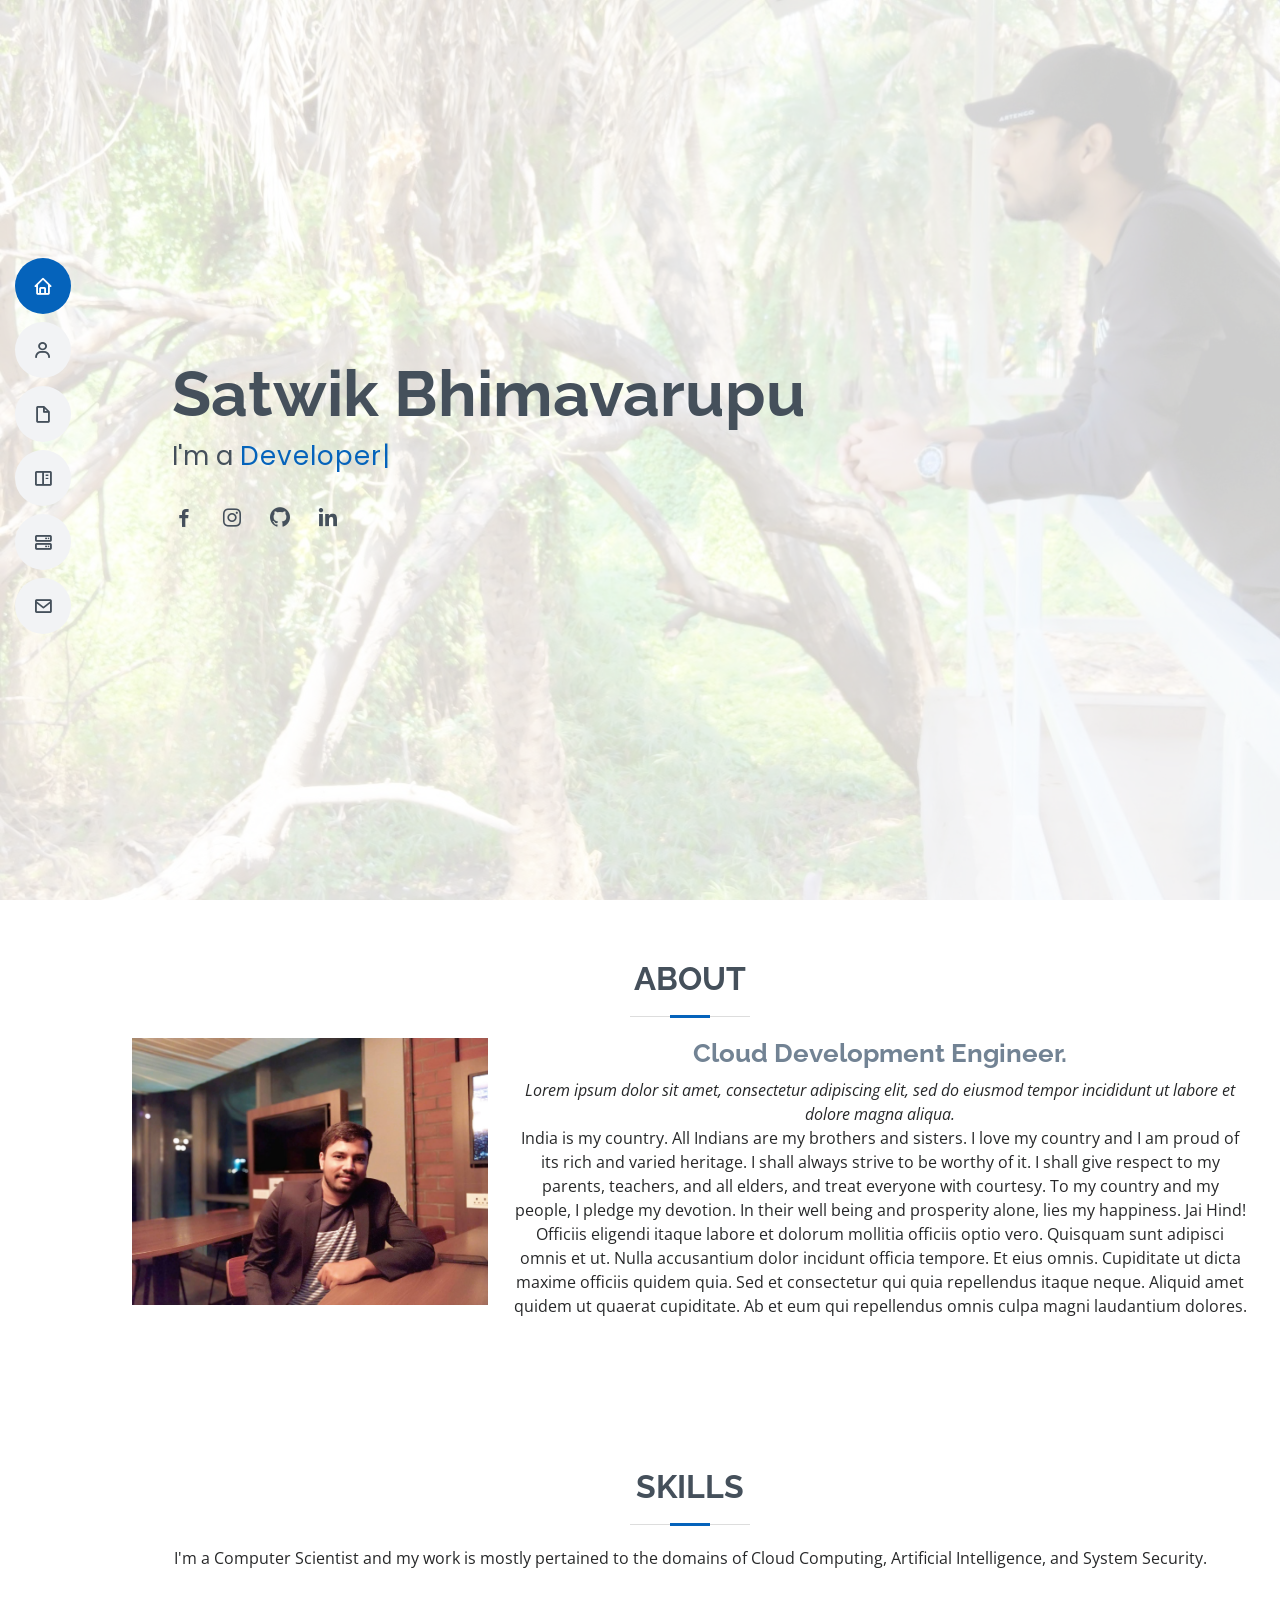
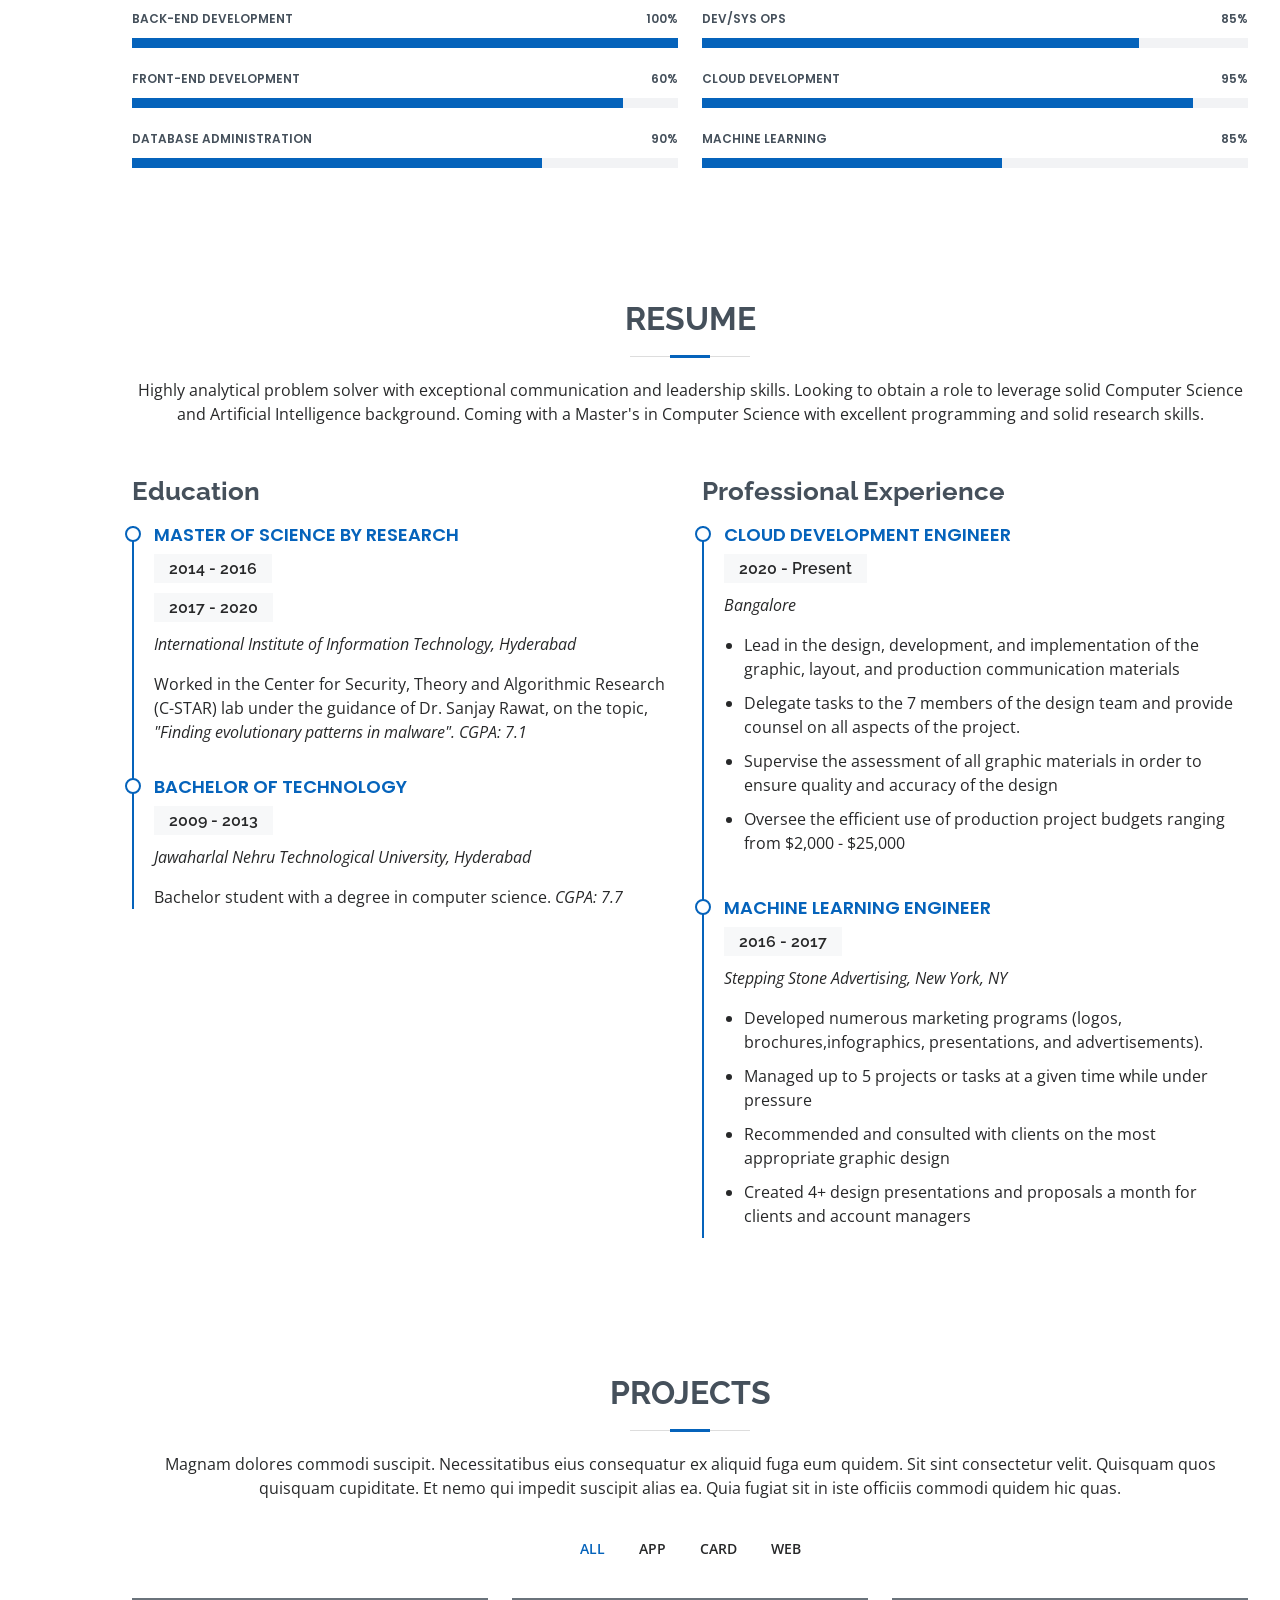
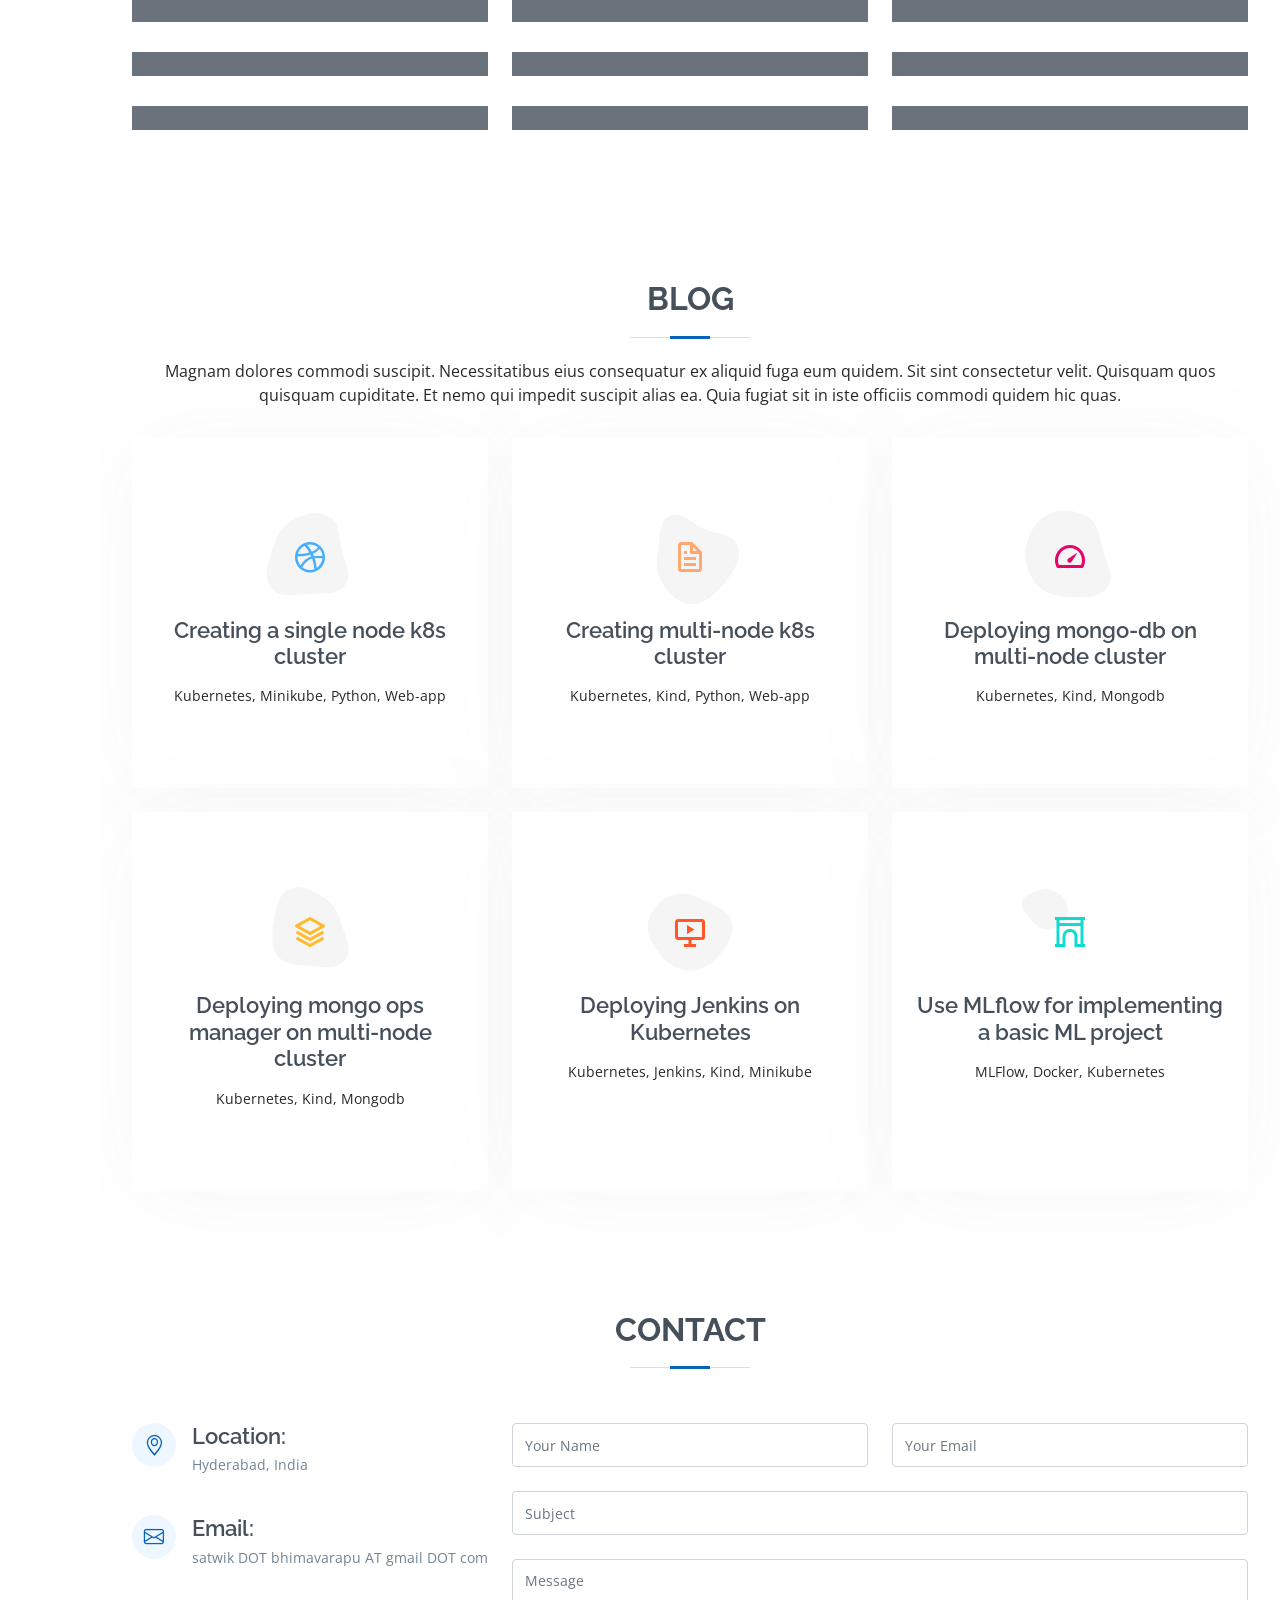
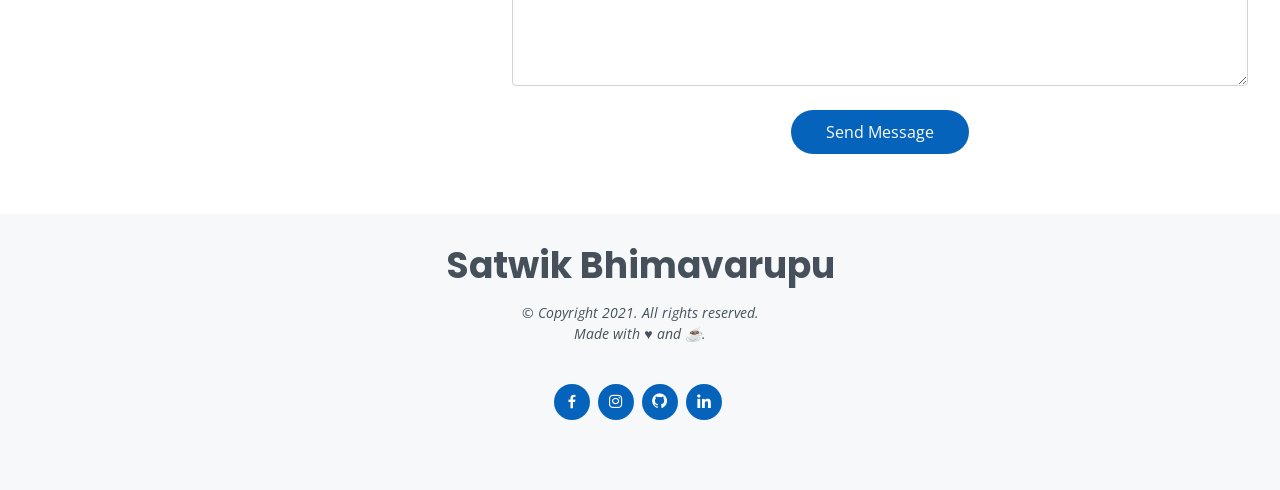
==== index.html @ e56ce95a "Satwik Changes" ====
<!DOCTYPE html>
<html lang="en">

<head>
    <meta charset="utf-8">
    <meta content="width=device-width, initial-scale=1.0" name="viewport">
    <title>Satwikbh</title>
    <meta content="" name="description">
    <meta content="cloud, ml, ai, machine learning, devops, sre, cloud computing, artificial intelligence" name="keywords">
    <!-- Favicons -->
    <!-- <link href="assets/img/favicon.png" rel="icon">
  <link href="assets/img/apple-touch-icon.png" rel="apple-touch-icon"> -->
    <!-- Google Fonts -->
    <link href="https://fonts.googleapis.com/css?family=Open+Sans:300,300i,400,400i,600,600i,700,700i|Raleway:300,300i,400,400i,500,500i,600,600i,700,700i|Poppins:300,300i,400,400i,500,500i,600,600i,700,700i" rel="stylesheet">
    <!-- Vendor CSS Files -->
    <link href="assets/vendor/aos/aos.css" rel="stylesheet">
    <link href="assets/vendor/bootstrap/css/bootstrap.min.css" rel="stylesheet">
    <link href="assets/vendor/bootstrap-icons/bootstrap-icons.css" rel="stylesheet">
    <link href="assets/vendor/boxicons/css/boxicons.min.css" rel="stylesheet">
    <link href="assets/vendor/glightbox/css/glightbox.min.css" rel="stylesheet">
    <link href="assets/vendor/swiper/swiper-bundle.min.css" rel="stylesheet">
    <!-- Template Main CSS File -->
    <link href="assets/css/style.css" rel="stylesheet">
    <!-- =======================================================
  * Template Name: MyResume - v4.2.0
  * Template URL: https://bootstrapmade.com/free-html-bootstrap-template-my-resume/
  * Author: BootstrapMade.com
  * License: https://bootstrapmade.com/license/
  ======================================================== -->
</head>

<body>
    <!-- ======= Mobile nav toggle button ======= -->
    <!-- <button type="button" class="mobile-nav-toggle d-xl-none"><i class="bi bi-list mobile-nav-toggle"></i></button> -->
    <i class="bi bi-list mobile-nav-toggle d-xl-none"></i>
    <!-- ======= Header ======= -->
    <header id="header" class="d-flex flex-column justify-content-center">
        <nav id="navbar" class="navbar nav-menu">
            <ul>
                <li><a href="#hero" class="nav-link scrollto active"><i class="bx bx-home"></i> <span>Home</span></a></li>
                <li><a href="#about" class="nav-link scrollto"><i class="bx bx-user"></i> <span>About</span></a></li>
                <li><a href="#resume" class="nav-link scrollto"><i class="bx bx-file-blank"></i> <span>Resume</span></a></li>
                <li><a href="#portfolio" class="nav-link scrollto"><i class="bx bx-book-content"></i> <span>Projects</span></a></li>
                <li><a href="#services" class="nav-link scrollto"><i class="bx bx-server"></i> <span>Blog</span></a></li>
                <li><a href="#contact" class="nav-link scrollto"><i class="bx bx-envelope"></i> <span>Contact</span></a></li>
            </ul>
        </nav><!-- .nav-menu -->
    </header><!-- End Header -->
    <!-- ======= Hero Section ======= -->
    <section id="hero" class="d-flex flex-column justify-content-center">
        <div class="container" data-aos="zoom-in" data-aos-delay="100">
            <h1>Satwik Bhimavarupu</h1>
            <p>I'm a <span class="typed" data-typed-items="Developer, Engineer, Scientist"></span></p>
            <div class="social-links">
                <a href="https://www.facebook.com/b.h.satwik" class="facebook"><i class="bx bxl-facebook"></i></a>
                <a href="#" class="instagram"><i class="bx bxl-instagram"></i></a>
                <a href="#" class="github"><i class="bx bxl-github"></i></a>
                <a href="https://in.linkedin.com/in/satwikbh" class="linkedin"><i class="bx bxl-linkedin"></i></a>
            </div>
        </div>
    </section><!-- End Hero -->
    <main id="main">
        <!-- ======= About Section ======= -->
        <section id="about" class="about">
            <div class="container" data-aos="fade-up">
                <div class="section-title">
                    <h2>About</h2>
                    <div class="row">
                        <div class="col-lg-4">
                            <img src="assets/img/profile-img.jpg" class="img-fluid" alt="">
                        </div>
                        <div class="col-lg-8 pt-4 pt-lg-0 content">
                            <h3>Cloud Development Engineer.</h3>
                            <p class="fst-italic">
                                Lorem ipsum dolor sit amet, consectetur adipiscing elit, sed do eiusmod tempor incididunt ut labore et dolore
                                magna aliqua.
                            </p>
                            <p> India is my country.
                                All Indians are my brothers and sisters.
                                I love my country and I am proud of its rich and varied heritage.
                                I shall always strive to be worthy of it.
                                I shall give respect to my parents, teachers, and all elders, and treat everyone with courtesy.
                                To my country and my people, I pledge my devotion.
                                In their well being and prosperity alone, lies my happiness.
                                Jai Hind!</p>
                            <p>
                                Officiis eligendi itaque labore et dolorum mollitia officiis optio vero. Quisquam sunt adipisci omnis et ut. Nulla accusantium dolor incidunt officia tempore. Et eius omnis.
                                Cupiditate ut dicta maxime officiis quidem quia. Sed et consectetur qui quia repellendus itaque neque. Aliquid amet quidem ut quaerat cupiditate. Ab et eum qui repellendus omnis culpa magni laudantium dolores.
                            </p>
                        </div>
                    </div>
                </div>
        </section><!-- End About Section -->
        <!-- ======= Skills Section ======= -->
        <section id="skills" class="skills section-bg">
            <div class="container" data-aos="fade-up">
                <div class="section-title">
                    <h2>Skills</h2>
                    <p>I'm a Computer Scientist and my work is mostly pertained to the domains of Cloud Computing, Artificial Intelligence, and System Security.</p>
                </div>
                <div class="row skills-content">
                    <div class="col-lg-6">
                        <div class="progress">
                            <span class="skill">Back-end Development<i class="val">100%</i></span>
                            <div class="progress-bar-wrap">
                                <div class="progress-bar" role="progressbar" aria-valuenow="100" aria-valuemin="0" aria-valuemax="100"></div>
                            </div>
                        </div>
                        <div class="progress">
                            <span class="skill">Front-end Development<i class="val">60%</i></span>
                            <div class="progress-bar-wrap">
                                <div class="progress-bar" role="progressbar" aria-valuenow="90" aria-valuemin="0" aria-valuemax="100"></div>
                            </div>
                        </div>
                        <div class="progress">
                            <span class="skill">Database Administration<i class="val">90%</i></span>
                            <div class="progress-bar-wrap">
                                <div class="progress-bar" role="progressbar" aria-valuenow="75" aria-valuemin="0" aria-valuemax="100"></div>
                            </div>
                        </div>
                    </div>
                    <div class="col-lg-6">
                        <div class="progress">
                            <span class="skill">Dev/Sys Ops<i class="val">85%</i></span>
                            <div class="progress-bar-wrap">
                                <div class="progress-bar" role="progressbar" aria-valuenow="80" aria-valuemin="0" aria-valuemax="100"></div>
                            </div>
                        </div>
                        <div class="progress">
                            <span class="skill">Cloud Development<i class="val">95%</i></span>
                            <div class="progress-bar-wrap">
                                <div class="progress-bar" role="progressbar" aria-valuenow="90" aria-valuemin="0" aria-valuemax="100"></div>
                            </div>
                        </div>
                        <div class="progress">
                            <span class="skill">Machine Learning<i class="val">85%</i></span>
                            <div class="progress-bar-wrap">
                                <div class="progress-bar" role="progressbar" aria-valuenow="55" aria-valuemin="0" aria-valuemax="100"></div>
                            </div>
                        </div>
                    </div>
                </div>
            </div>
        </section><!-- End Skills Section -->
        <!-- ======= Resume Section ======= -->
        <section id="resume" class="resume">
            <div class="container" data-aos="fade-up">
                <div class="section-title">
                    <h2>Resume</h2>
                    <p>
                        Highly analytical problem solver with exceptional communication and leadership skills. Looking to obtain a role to leverage solid Computer Science and Artificial Intelligence background. Coming with a Master's in Computer Science with excellent programming and solid research skills.
                    </p>
                </div>
                <div class="row">
                    <div class="col-lg-6">
                        <h3 class="resume-title">Education</h3>
                        <div class="resume-item">
                            <h4>Master of Science by Research</h4>
                            <h5>2014 - 2016</h5>
                            <br>
                            <h5>2017 - 2020</h5>
                            <p><em>International Institute of Information Technology, Hyderabad</em></p>
                            <p>Worked in the Center for Security, Theory and Algorithmic Research (C-STAR) lab under the guidance of Dr. Sanjay Rawat, on the topic, <em>"Finding evolutionary patterns in malware". CGPA: 7.1</em></p>
                        </div>
                        <div class="resume-item">
                            <h4>Bachelor of Technology</h4>
                            <h5>2009 - 2013</h5>
                            <p><em>Jawaharlal Nehru Technological University, Hyderabad</em></p>
                            <p>Bachelor student with a degree in computer science. <em>CGPA: 7.7</em></p>
                        </div>
                    </div>
                    <div class="col-lg-6">
                        <h3 class="resume-title">Professional Experience</h3>
                        <div class="resume-item">
                            <h4>Cloud Development Engineer</h4>
                            <h5>2020 - Present</h5>
                            <p><em>Bangalore</em></p>
                            <ul>
                                <li>Lead in the design, development, and implementation of the graphic, layout, and production communication materials</li>
                                <li>Delegate tasks to the 7 members of the design team and provide counsel on all aspects of the project. </li>
                                <li>Supervise the assessment of all graphic materials in order to ensure quality and accuracy of the design</li>
                                <li>Oversee the efficient use of production project budgets ranging from $2,000 - $25,000</li>
                            </ul>
                        </div>
                        <div class="resume-item">
                            <h4>Machine Learning Engineer</h4>
                            <h5>2016 - 2017</h5>
                            <p><em>Stepping Stone Advertising, New York, NY</em></p>
                            <ul>
                                <li>Developed numerous marketing programs (logos, brochures,infographics, presentations, and advertisements).</li>
                                <li>Managed up to 5 projects or tasks at a given time while under pressure</li>
                                <li>Recommended and consulted with clients on the most appropriate graphic design</li>
                                <li>Created 4+ design presentations and proposals a month for clients and account managers</li>
                            </ul>
                        </div>
                    </div>
                </div>
            </div>
        </section><!-- End Resume Section -->
        <!-- ======= Portfolio Section ======= -->
        <section id="portfolio" class="portfolio section-bg">
            <div class="container" data-aos="fade-up">
                <div class="section-title">
                    <h2>Projects</h2>
                    <p>Magnam dolores commodi suscipit. Necessitatibus eius consequatur ex aliquid fuga eum quidem. Sit sint consectetur velit. Quisquam quos quisquam cupiditate. Et nemo qui impedit suscipit alias ea. Quia fugiat sit in iste officiis commodi quidem hic quas.</p>
                </div>
                <div class="row">
                    <div class="col-lg-12 d-flex justify-content-center" data-aos="fade-up" data-aos-delay="100">
                        <ul id="portfolio-flters">
                            <li data-filter="*" class="filter-active">All</li>
                            <li data-filter=".filter-app">App</li>
                            <li data-filter=".filter-card">Card</li>
                            <li data-filter=".filter-web">Web</li>
                        </ul>
                    </div>
                </div>
                <div class="row portfolio-container" data-aos="fade-up" data-aos-delay="200">
                    <div class="col-lg-4 col-md-6 portfolio-item filter-app">
                        <div class="portfolio-wrap">
                            <img src="assets/img/portfolio/portfolio-1.jpg" class="img-fluid" alt="">
                            <div class="portfolio-info">
                                <h4>App 1</h4>
                                <p>App</p>
                                <div class="portfolio-links">
                                    <a href="assets/img/portfolio/portfolio-1.jpg" data-gallery="portfolioGallery" class="portfolio-lightbox" title="App 1"><i class="bx bx-plus"></i></a>
                                    <a href="portfolio-details.html" class="portfolio-details-lightbox" data-glightbox="type: external" title="Portfolio Details"><i class="bx bx-link"></i></a>
                                </div>
                            </div>
                        </div>
                    </div>
                    <div class="col-lg-4 col-md-6 portfolio-item filter-web">
                        <div class="portfolio-wrap">
                            <img src="assets/img/portfolio/portfolio-2.jpg" class="img-fluid" alt="">
                            <div class="portfolio-info">
                                <h4>Web 3</h4>
                                <p>Web</p>
                                <div class="portfolio-links">
                                    <a href="assets/img/portfolio/portfolio-2.jpg" data-gallery="portfolioGallery" class="portfolio-lightbox" title="Web 3"><i class="bx bx-plus"></i></a>
                                    <a href="portfolio-details.html" class="portfolio-details-lightbox" data-glightbox="type: external" title="Portfolio Details"><i class="bx bx-link"></i></a>
                                </div>
                            </div>
                        </div>
                    </div>
                    <div class="col-lg-4 col-md-6 portfolio-item filter-app">
                        <div class="portfolio-wrap">
                            <img src="assets/img/portfolio/portfolio-3.jpg" class="img-fluid" alt="">
                            <div class="portfolio-info">
                                <h4>App 2</h4>
                                <p>App</p>
                                <div class="portfolio-links">
                                    <a href="assets/img/portfolio/portfolio-3.jpg" data-gallery="portfolioGallery" class="portfolio-lightbox" title="App 2"><i class="bx bx-plus"></i></a>
                                    <a href="portfolio-details.html" class="portfolio-details-lightbox" data-glightbox="type: external" title="Portfolio Details"><i class="bx bx-link"></i></a>
                                </div>
                            </div>
                        </div>
                    </div>
                    <div class="col-lg-4 col-md-6 portfolio-item filter-card">
                        <div class="portfolio-wrap">
                            <img src="assets/img/portfolio/portfolio-4.jpg" class="img-fluid" alt="">
                            <div class="portfolio-info">
                                <h4>Card 2</h4>
                                <p>Card</p>
                                <div class="portfolio-links">
                                    <a href="assets/img/portfolio/portfolio-4.jpg" data-gallery="portfolioGallery" class="portfolio-lightbox" title="Card 2"><i class="bx bx-plus"></i></a>
                                    <a href="portfolio-details.html" class="portfolio-details-lightbox" data-glightbox="type: external" title="Portfolio Details"><i class="bx bx-link"></i></a>
                                </div>
                            </div>
                        </div>
                    </div>
                    <div class="col-lg-4 col-md-6 portfolio-item filter-web">
                        <div class="portfolio-wrap">
                            <img src="assets/img/portfolio/portfolio-5.jpg" class="img-fluid" alt="">
                            <div class="portfolio-info">
                                <h4>Web 2</h4>
                                <p>Web</p>
                                <div class="portfolio-links">
                                    <a href="assets/img/portfolio/portfolio-5.jpg" data-gallery="portfolioGallery" class="portfolio-lightbox" title="Web 2"><i class="bx bx-plus"></i></a>
                                    <a href="portfolio-details.html" class="portfolio-details-lightbox" data-glightbox="type: external" title="Portfolio Details"><i class="bx bx-link"></i></a>
                                </div>
                            </div>
                        </div>
                    </div>
                    <div class="col-lg-4 col-md-6 portfolio-item filter-app">
                        <div class="portfolio-wrap">
                            <img src="assets/img/portfolio/portfolio-6.jpg" class="img-fluid" alt="">
                            <div class="portfolio-info">
                                <h4>App 3</h4>
                                <p>App</p>
                                <div class="portfolio-links">
                                    <a href="assets/img/portfolio/portfolio-6.jpg" data-gallery="portfolioGallery" class="portfolio-lightbox" title="App 3"><i class="bx bx-plus"></i></a>
                                    <a href="portfolio-details.html" class="portfolio-details-lightbox" data-glightbox="type: external" title="Portfolio Details"><i class="bx bx-link"></i></a>
                                </div>
                            </div>
                        </div>
                    </div>
                    <div class="col-lg-4 col-md-6 portfolio-item filter-card">
                        <div class="portfolio-wrap">
                            <img src="assets/img/portfolio/portfolio-7.jpg" class="img-fluid" alt="">
                            <div class="portfolio-info">
                                <h4>Card 1</h4>
                                <p>Card</p>
                                <div class="portfolio-links">
                                    <a href="assets/img/portfolio/portfolio-7.jpg" data-gallery="portfolioGallery" class="portfolio-lightbox" title="Card 1"><i class="bx bx-plus"></i></a>
                                    <a href="portfolio-details.html" class="portfolio-details-lightbox" data-glightbox="type: external" title="Portfolio Details"><i class="bx bx-link"></i></a>
                                </div>
                            </div>
                        </div>
                    </div>
                    <div class="col-lg-4 col-md-6 portfolio-item filter-card">
                        <div class="portfolio-wrap">
                            <img src="assets/img/portfolio/portfolio-8.jpg" class="img-fluid" alt="">
                            <div class="portfolio-info">
                                <h4>Card 3</h4>
                                <p>Card</p>
                                <div class="portfolio-links">
                                    <a href="assets/img/portfolio/portfolio-8.jpg" data-gallery="portfolioGallery" class="portfolio-lightbox" title="Card 3"><i class="bx bx-plus"></i></a>
                                    <a href="portfolio-details.html" class="portfolio-details-lightbox" data-glightbox="type: external" title="Portfolio Details"><i class="bx bx-link"></i></a>
                                </div>
                            </div>
                        </div>
                    </div>
                    <div class="col-lg-4 col-md-6 portfolio-item filter-web">
                        <div class="portfolio-wrap">
                            <img src="assets/img/portfolio/portfolio-9.jpg" class="img-fluid" alt="">
                            <div class="portfolio-info">
                                <h4>Web 3</h4>
                                <p>Web</p>
                                <div class="portfolio-links">
                                    <a href="assets/img/portfolio/portfolio-9.jpg" data-gallery="portfolioGallery" class="portfolio-lightbox" title="Web 3"><i class="bx bx-plus"></i></a>
                                    <a href="portfolio-details.html" class="portfolio-details-lightbox" data-glightbox="type: external" title="Portfolio Details"><i class="bx bx-link"></i></a>
                                </div>
                            </div>
                        </div>
                    </div>
                </div>
            </div>
        </section><!-- End Portfolio Section -->
        <!-- ======= Blog Section ======= -->
        <section id="services" class="services">
            <div class="container" data-aos="fade-up">
                <div class="section-title">
                    <h2>Blog</h2>
                    <p>Magnam dolores commodi suscipit. Necessitatibus eius consequatur ex aliquid fuga eum quidem. Sit sint consectetur velit. Quisquam quos quisquam cupiditate. Et nemo qui impedit suscipit alias ea. Quia fugiat sit in iste officiis commodi quidem hic quas.</p>
                </div>
                <div class="row">
                    <div class="col-lg-4 col-md-6 d-flex align-items-stretch" data-aos="zoom-in" data-aos-delay="100">
                        <div class="icon-box iconbox-blue">
                            <div class="icon">
                                <svg width="100" height="100" viewBox="0 0 600 600" xmlns="http://www.w3.org/2000/svg">
                                    <path stroke="none" stroke-width="0" fill="#f5f5f5" d="M300,521.0016835830174C376.1290562159157,517.8887921683347,466.0731472004068,529.7835943286574,510.70327084640275,468.03025145048787C554.3714126377745,407.6079735673963,508.03601936045806,328.9844924480964,491.2728898941984,256.3432110539036C474.5976632858925,184.082847569629,479.9380746630129,96.60480741107993,416.23090153303,58.64404602377083C348.86323505073057,18.502131276798302,261.93793281208167,40.57373210992963,193.5410806939664,78.93577620505333C130.42746243093433,114.334589627462,98.30271207620316,179.96522072025542,76.75703585869454,249.04625023123273C51.97151888228291,328.5150500222984,13.704378332031375,421.85034740162234,66.52175969318436,486.19268352777647C119.04800174914682,550.1803526380478,217.28368757567262,524.383925680826,300,521.0016835830174"></path>
                                </svg>
                                <i class="bx bxl-dribbble"></i>
                            </div>
                            <h4><a href="">Creating a single node k8s cluster</a></h4>
                            <p>Kubernetes, Minikube, Python, Web-app</p>
                        </div>
                    </div>
                    <div class="col-lg-4 col-md-6 d-flex align-items-stretch mt-4 mt-md-0" data-aos="zoom-in" data-aos-delay="200">
                        <div class="icon-box iconbox-orange ">
                            <div class="icon">
                                <svg width="100" height="100" viewBox="0 0 600 600" xmlns="http://www.w3.org/2000/svg">
                                    <path stroke="none" stroke-width="0" fill="#f5f5f5" d="M300,582.0697525312426C382.5290701553225,586.8405444964366,449.9789794690241,525.3245884688669,502.5850820975895,461.55621195738473C556.606425686781,396.0723002908107,615.8543463187945,314.28637112970534,586.6730223649479,234.56875336149918C558.9533121215079,158.8439757836574,454.9685369536778,164.00468322053177,381.49747125262974,130.76875717737553C312.15926192815925,99.40240125094834,248.97055460311594,18.661163978235184,179.8680185752513,50.54337015887873C110.5421016452524,82.52863877960104,119.82277516462835,180.83849132639028,109.12597500060166,256.43424936330496C100.08760227029461,320.3096726198365,92.17705696193138,384.0621239912766,124.79988738764834,439.7174275375508C164.83382741302287,508.01625554203684,220.96474134820875,577.5009287672846,300,582.0697525312426"></path>
                                </svg>
                                <i class="bx bx-file"></i>
                            </div>
                            <h4><a href="">Creating multi-node k8s cluster</a></h4>
                            <p>Kubernetes, Kind, Python, Web-app</p>
                        </div>
                    </div>
                    <div class="col-lg-4 col-md-6 d-flex align-items-stretch mt-4 mt-lg-0" data-aos="zoom-in" data-aos-delay="300">
                        <div class="icon-box iconbox-pink">
                            <div class="icon">
                                <svg width="100" height="100" viewBox="0 0 600 600" xmlns="http://www.w3.org/2000/svg">
                                    <path stroke="none" stroke-width="0" fill="#f5f5f5" d="M300,541.5067337569781C382.14930387511276,545.0595476570109,479.8736841581634,548.3450877840088,526.4010558755058,480.5488172755941C571.5218469581645,414.80211281144784,517.5187510058486,332.0715597781072,496.52539010469104,255.14436215662573C477.37192572678356,184.95920475031193,473.57363656557914,105.61284051026155,413.0603344069578,65.22779650032875C343.27470386102294,18.654635553484475,251.2091493199835,5.337323636656869,175.0934190732945,40.62881213300186C97.87086631185822,76.43348514350839,51.98124368387456,156.15599469081315,36.44837278890362,239.84606092416172C21.716077023791087,319.22268207091537,43.775223500013084,401.1760424656574,96.891909868211,461.97329694683043C147.22146801428983,519.5804099606455,223.5754009179313,538.201503339737,300,541.5067337569781"></path>
                                </svg>
                                <i class="bx bx-tachometer"></i>
                            </div>
                            <h4><a href="">Deploying mongo-db on multi-node cluster</a></h4>
                            <p>Kubernetes, Kind, Mongodb</p>
                        </div>
                    </div>
                    <div class="col-lg-4 col-md-6 d-flex align-items-stretch mt-4" data-aos="zoom-in" data-aos-delay="100">
                        <div class="icon-box iconbox-yellow">
                            <div class="icon">
                                <svg width="100" height="100" viewBox="0 0 600 600" xmlns="http://www.w3.org/2000/svg">
                                    <path stroke="none" stroke-width="0" fill="#f5f5f5" d="M300,503.46388370962813C374.79870501325706,506.71871716319447,464.8034551963731,527.1746412648533,510.4981551193396,467.86667711651364C555.9287308511215,408.9015244558933,512.6030010748507,327.5744911775523,490.211057578863,256.5855673507754C471.097692560561,195.9906835881958,447.69079081568157,138.11976852964426,395.19560036434837,102.3242989838813C329.3053358748298,57.3949838291264,248.02791733380457,8.279543830951368,175.87071277845988,42.242879143198664C103.41431057327972,76.34704239035025,93.79494320519305,170.9812938413882,81.28167332365135,250.07896920659033C70.17666984294237,320.27484674793965,64.84698225790005,396.69656628748305,111.28512138212992,450.4950937839243C156.20124167950087,502.5303643271138,231.32542653798444,500.4755392045468,300,503.46388370962813"></path>
                                </svg>
                                <i class="bx bx-layer"></i>
                            </div>
                            <h4><a href="">Deploying mongo ops manager on multi-node cluster</a></h4>
                            <p>Kubernetes, Kind, Mongodb</p>
                        </div>
                    </div>
                    <div class="col-lg-4 col-md-6 d-flex align-items-stretch mt-4" data-aos="zoom-in" data-aos-delay="200">
                        <div class="icon-box iconbox-red">
                            <div class="icon">
                                <svg width="100" height="100" viewBox="0 0 600 600" xmlns="http://www.w3.org/2000/svg">
                                    <path stroke="none" stroke-width="0" fill="#f5f5f5" d="M300,532.3542879108572C369.38199826031484,532.3153073249985,429.10787420159085,491.63046689027357,474.5244479745417,439.17860296908856C522.8885846962883,383.3225815378663,569.1668002868075,314.3205725914397,550.7432151929288,242.7694973846089C532.6665558377875,172.5657663291529,456.2379748765914,142.6223662098291,390.3689995646985,112.34683881706744C326.66090330228417,83.06452184765237,258.84405631176094,53.51806209861945,193.32584062364296,78.48882559362697C121.61183558270385,105.82097193414197,62.805066853699245,167.19869350419734,48.57481801355237,242.6138429142374C34.843463184063346,315.3850353017275,76.69343916112496,383.4422959591041,125.22947124332185,439.3748458443577C170.7312796277747,491.8107796887764,230.57421082200815,532.3932930995766,300,532.3542879108572"></path>
                                </svg>
                                <i class="bx bx-slideshow"></i>
                            </div>
                            <h4><a href="">Deploying Jenkins on Kubernetes</a></h4>
                            <p>Kubernetes, Jenkins, Kind, Minikube</p>
                        </div>
                    </div>
                    <div class="col-lg-4 col-md-6 d-flex align-items-stretch mt-4" data-aos="zoom-in" data-aos-delay="300">
                        <div class="icon-box iconbox-teal">
                            <div class="icon">
                                <svg width="50" height="50" viewBox="0 0 600 600" xmlns="http://www.w3.org/2000/svg">
                                    <path stroke="none" stroke-width="0" fill="#f5f5f5" d="M300,566.797414625762C385.7384707136149,576.1784315230908,478.7894351017131,552.8928747891023,531.9192734346935,484.94944893311C584.6109503024035,417.5663521118492,582.489472248146,322.67544863468447,553.9536738515405,242.03673114598146C529.1557734026468,171.96086150256528,465.24506316201064,127.66468636344209,395.9583748389544,100.7403814666027C334.2173773831606,76.7482773500951,269.4350130405921,84.62216499799875,207.1952322260088,107.2889140133804C132.92018162631612,134.33871894543012,41.79353780512637,160.00259165414826,22.644507872594943,236.69541883565114C3.319112789854554,314.0945973066697,72.72355303640163,379.243833228382,124.04198916343866,440.3218312028393C172.9286146004772,498.5055451809895,224.45579914871206,558.5317968840102,300,566.797414625762"></path>
                                </svg>
                                <i class="bx bx-arch"></i>
                            </div>
                            <h4><a href="">Use MLflow for implementing a basic ML project</a></h4>
                            <p>MLFlow, Docker, Kubernetes</p>
                        </div>
                    </div>
                </div>
            </div>
        </section><!-- End Services Section -->
        <!-- ======= Contact Section ======= -->
        <section id="contact" class="contact">
            <div class="container" data-aos="fade-up">
                <div class="section-title">
                    <h2>Contact</h2>
                </div>
                <div class="row mt-1">
                    <div class="col-lg-4">
                        <div class="info">
                            <div class="address">
                                <i class="bi bi-geo-alt"></i>
                                <h4>Location:</h4>
                                <p>Hyderabad, India</p>
                            </div>
                            <div class="email">
                                <i class="bi bi-envelope"></i>
                                <h4>Email:</h4>
                                <p>satwik DOT bhimavarapu AT gmail DOT com</p>
                            </div>
                            <!-- <div class="phone">
                <i class="bi bi-phone"></i>
                <h4>Call:</h4>
                <p>+1 5589 55488 55s</p>
              </div> -->
                        </div>
                    </div>
                    <div class="col-lg-8 mt-5 mt-lg-0">
                        <form action="forms/contact.php" method="post" role="form" class="php-email-form">
                            <div class="row">
                                <div class="col-md-6 form-group">
                                    <input type="text" name="name" class="form-control" id="name" placeholder="Your Name" required>
                                </div>
                                <div class="col-md-6 form-group mt-3 mt-md-0">
                                    <input type="email" class="form-control" name="email" id="email" placeholder="Your Email" required>
                                </div>
                            </div>
                            <div class="form-group mt-3">
                                <input type="text" class="form-control" name="subject" id="subject" placeholder="Subject" required>
                            </div>
                            <div class="form-group mt-3">
                                <textarea class="form-control" name="message" rows="5" placeholder="Message" required></textarea>
                            </div>
                            <div class="my-3">
                                <div class="loading">Loading</div>
                                <div class="error-message"></div>
                                <div class="sent-message">Your message has been sent. Thank you!</div>
                            </div>
                            <div class="text-center"><button type="submit">Send Message</button></div>
                        </form>
                    </div>
                </div>
            </div>
        </section><!-- End Contact Section -->
    </main><!-- End #main -->
    <!-- ======= Footer ======= -->
    <footer id="footer">
        <div class="container">
            <h3>Satwik Bhimavarupu</h3>
            <p>
                &copy; Copyright 2021.
                All rights reserved.
                <br>
                Made with ♥ and ☕.
            </p>
            <div class="social-links">
                <a href="https://www.facebook.com/b.h.satwik" class="facebook"><i class="bx bxl-facebook"></i></a>
                <a href="#" class="instagram"><i class="bx bxl-instagram"></i></a>
                <a href="#" class="github"><i class="bx bxl-github"></i></a>
                <a href="https://in.linkedin.com/in/satwikbh" class="linkedin"><i class="bx bxl-linkedin"></i></a>
            </div>
            <!-- <div class="copyright">
        &copy; Copyright <strong><span>MyResume</span></strong>. All Rights Reserved
      </div> -->
            <!-- <div class="credits"> -->
            <!-- All the links in the footer should remain intact. -->
            <!-- You can delete the links only if you purchased the pro version. -->
            <!-- Licensing information: [license-url] -->
            <!-- Purchase the pro version with working PHP/AJAX contact form: https://bootstrapmade.com/free-html-bootstrap-template-my-resume/ -->
            <!-- Designed by <a href="https://bootstrapmade.com/">BootstrapMade</a>
      </div> -->
        </div>
    </footer><!-- End Footer -->
    <div id="preloader"></div>
    <a href="#" class="back-to-top d-flex align-items-center justify-content-center"><i class="bi bi-arrow-up-short"></i></a>
    <!-- Vendor JS Files -->
    <script src="assets/vendor/aos/aos.js"></script>
    <script src="assets/vendor/bootstrap/js/bootstrap.bundle.min.js"></script>
    <script src="assets/vendor/glightbox/js/glightbox.min.js"></script>
    <script src="assets/vendor/isotope-layout/isotope.pkgd.min.js"></script>
    <script src="assets/vendor/php-email-form/validate.js"></script>
    <script src="assets/vendor/purecounter/purecounter.js"></script>
    <script src="assets/vendor/swiper/swiper-bundle.min.js"></script>
    <script src="assets/vendor/typed.js/typed.min.js"></script>
    <script src="assets/vendor/waypoints/noframework.waypoints.js"></script>
    <!-- Template Main JS File -->
    <script src="assets/js/main.js"></script>
</body>

</html>
---- assets/css/style.css ----
/**
* Template Name: MyResume - v4.2.0
* Template URL: https://bootstrapmade.com/free-html-bootstrap-template-my-resume/
* Author: BootstrapMade.com
* License: https://bootstrapmade.com/license/
*/

/*--------------------------------------------------------------
# General
--------------------------------------------------------------*/
body {
  font-family: "Open Sans", sans-serif;
  color: #272829;
}

a {
  color: #0563bb;
  text-decoration: none;
}

a:hover {
  color: #067ded;
  text-decoration: none;
}

h1, h2, h3, h4, h5, h6 {
  font-family: "Raleway", sans-serif;
}

/*--------------------------------------------------------------
# Back to top button
--------------------------------------------------------------*/
.back-to-top {
  position: fixed;
  visibility: hidden;
  opacity: 0;
  right: 15px;
  bottom: 15px;
  z-index: 996;
  background: #0563bb;
  width: 40px;
  height: 40px;
  border-radius: 50px;
  transition: all 0.4s;
}

.back-to-top i {
  font-size: 28px;
  color: #fff;
  line-height: 0;
}

.back-to-top:hover {
  background: #0678e3;
  color: #fff;
}

.back-to-top.active {
  visibility: visible;
  opacity: 1;
}

/*--------------------------------------------------------------
# Preloader
--------------------------------------------------------------*/
#preloader {
  position: fixed;
  top: 0;
  left: 0;
  right: 0;
  bottom: 0;
  z-index: 9999;
  overflow: hidden;
  background: #fff;
}

#preloader:before {
  content: "";
  position: fixed;
  top: calc(50% - 30px);
  left: calc(50% - 30px);
  border: 6px solid #0563bb;
  border-top-color: #fff;
  border-bottom-color: #fff;
  border-radius: 50%;
  width: 60px;
  height: 60px;
  -webkit-animation: animate-preloader 1s linear infinite;
  animation: animate-preloader 1s linear infinite;
}

@-webkit-keyframes animate-preloader {
  0% {
    transform: rotate(0deg);
  }
  100% {
    transform: rotate(360deg);
  }
}

@keyframes animate-preloader {
  0% {
    transform: rotate(0deg);
  }
  100% {
    transform: rotate(360deg);
  }
}

/*--------------------------------------------------------------
# Disable aos animation delay on mobile devices
--------------------------------------------------------------*/
@media screen and (max-width: 768px) {
  [data-aos-delay] {
    transition-delay: 0 !important;
  }
}

/*--------------------------------------------------------------
# Header
--------------------------------------------------------------*/
#header {
  position: fixed;
  top: 0;
  left: 0;
  bottom: 0;
  z-index: 9997;
  transition: all 0.5s;
  padding: 15px;
  overflow-y: auto;
}

@media (max-width: 992px) {
  #header {
    width: 300px;
    background: #fff;
    border-right: 1px solid #e6e9ec;
    left: -300px;
  }
}

@media (min-width: 992px) {
  #main {
    margin-left: 100px;
  }
}

/*--------------------------------------------------------------
# Navigation Menu
--------------------------------------------------------------*/
/**
* Desktop Navigation 
*/
.nav-menu {
  padding: 0;
  display: block;
}

.nav-menu * {
  margin: 0;
  padding: 0;
  list-style: none;
}

.nav-menu > ul > li {
  position: relative;
  white-space: nowrap;
}

.nav-menu a {
  display: flex;
  align-items: center;
  color: #45505b;
  padding: 10px 18px;
  margin-bottom: 8px;
  transition: 0.3s;
  font-size: 15px;
  border-radius: 50px;
  background: #f2f3f5;
  height: 56px;
  width: 100%;
  overflow: hidden;
  transition: 0.3s;
}

.nav-menu a i {
  font-size: 20px;
}

.nav-menu a span {
  padding: 0 5px 0 7px;
  color: #45505b;
}

@media (min-width: 992px) {
  .nav-menu a {
    width: 56px;
  }
  .nav-menu a span {
    display: none;
    color: #fff;
  }
}

.nav-menu a:hover, .nav-menu .active, .nav-menu li:hover > a {
  color: #fff;
  background: #0563bb;
}

.nav-menu a:hover span, .nav-menu .active span, .nav-menu li:hover > a span {
  color: #fff;
}

.nav-menu a:hover, .nav-menu li:hover > a {
  width: 100%;
  color: #fff;
}

.nav-menu a:hover span, .nav-menu li:hover > a span {
  display: block;
}

/**
* Mobile Navigation 
*/
.mobile-nav-toggle {
  position: fixed;
  right: 10px;
  top: 10px;
  z-index: 9998;
  border: 0;
  background: none;
  font-size: 28px;
  transition: all 0.4s;
  outline: none !important;
  line-height: 0;
  cursor: pointer;
  border-radius: 50px;
  padding: 5px;
}

.mobile-nav-toggle i {
  color: #45505b;
}

.mobile-nav-active {
  overflow: hidden;
}

.mobile-nav-active #header {
  left: 0;
}

.mobile-nav-active .mobile-nav-toggle {
  color: #fff;
  background-color: #0563bb;
}

/*--------------------------------------------------------------
# Hero Section
--------------------------------------------------------------*/
#hero {
  width: 100%;
  height: 100vh;
  background: url("../img/hero-bg.jpg") top right no-repeat;
  background-size: cover;
  position: relative;
}

@media (min-width: 992px) {
  #hero {
    padding-left: 160px;
  }
}

#hero:before {
  content: "";
  background: rgba(255, 255, 255, 0.8);
  position: absolute;
  bottom: 0;
  top: 0;
  left: 0;
  right: 0;
}

#hero h1 {
  margin: 0;
  font-size: 64px;
  font-weight: 700;
  line-height: 56px;
  color: #45505b;
}

#hero p {
  color: #45505b;
  margin: 15px 0 0 0;
  font-size: 26px;
  font-family: "Poppins", sans-serif;
}

#hero p span {
  color: #0563bb;
  letter-spacing: 1px;
}

#hero .social-links {
  margin-top: 30px;
}

#hero .social-links a {
  font-size: 24px;
  display: inline-block;
  color: #45505b;
  line-height: 1;
  margin-right: 20px;
  transition: 0.3s;
}

#hero .social-links a:hover {
  color: #0563bb;
}

@media (max-width: 992px) {
  #hero {
    text-align: center;
  }
  #hero h1 {
    font-size: 32px;
    line-height: 36px;
  }
  #hero p {
    margin-top: 10px;
    font-size: 20px;
    line-height: 24px;
  }
}

/*--------------------------------------------------------------
# Sections General
--------------------------------------------------------------*/
section {
  padding: 60px 0;
  overflow: hidden;
}

.section-title {
  text-align: center;
  padding-bottom: 30px;
}

.section-title h2 {
  font-size: 32px;
  font-weight: bold;
  text-transform: uppercase;
  margin-bottom: 20px;
  padding-bottom: 20px;
  position: relative;
  color: #45505b;
}

.section-title h2::before {
  content: '';
  position: absolute;
  display: block;
  width: 120px;
  height: 1px;
  background: #ddd;
  bottom: 1px;
  left: calc(50% - 60px);
}

.section-title h2::after {
  content: '';
  position: absolute;
  display: block;
  width: 40px;
  height: 3px;
  background: #0563bb;
  bottom: 0;
  left: calc(50% - 20px);
}

.section-title p {
  margin-bottom: 0;
}

/*--------------------------------------------------------------
# About
--------------------------------------------------------------*/
.about .content h3 {
  font-weight: 700;
  font-size: 26px;
  color: #728394;
}

.about .content ul {
  list-style: none;
  padding: 0;
}

.about .content ul li {
  margin-bottom: 20px;
  display: flex;
  align-items: center;
}

.about .content ul strong {
  margin-right: 10px;
}

.about .content ul i {
  font-size: 16px;
  margin-right: 5px;
  color: #0563bb;
  line-height: 0;
}

.about .content p:last-child {
  margin-bottom: 0;
}

/*--------------------------------------------------------------
# Facts
--------------------------------------------------------------*/
.facts .count-box {
  padding: 30px 30px 25px 30px;
  margin-top: 30px;
  width: 100%;
  position: relative;
  text-align: center;
  background: #fff;
}

.facts .count-box i {
  position: absolute;
  top: -25px;
  left: 50%;
  transform: translateX(-50%);
  font-size: 24px;
  background: #0563bb;
  color: #fff;
  border-radius: 50px;
  display: inline-flex;
  align-items: center;
  justify-content: center;
  width: 48px;
  height: 48px;
}

.facts .count-box span {
  font-size: 36px;
  display: block;
  font-weight: 600;
  color: #011426;
}

.facts .count-box p {
  padding: 0;
  margin: 0;
  font-family: "Raleway", sans-serif;
  font-size: 14px;
}

/*--------------------------------------------------------------
# Akills
--------------------------------------------------------------*/
.skills .progress {
  height: 60px;
  display: block;
  background: none;
  border-radius: 0;
}

.skills .progress .skill {
  padding: 10px 0;
  margin: 0;
  text-transform: uppercase;
  display: block;
  font-weight: 600;
  font-family: "Poppins", sans-serif;
  color: #45505b;
}

.skills .progress .skill .val {
  float: right;
  font-style: normal;
}

.skills .progress-bar-wrap {
  background: #f2f3f5;
}

.skills .progress-bar {
  width: 1px;
  height: 10px;
  transition: .9s;
  background-color: #0563bb;
}

/*--------------------------------------------------------------
# Resume
--------------------------------------------------------------*/
.resume .resume-title {
  font-size: 26px;
  font-weight: 700;
  margin-top: 20px;
  margin-bottom: 20px;
  color: #45505b;
}

.resume .resume-item {
  padding: 0 0 20px 20px;
  margin-top: -2px;
  border-left: 2px solid #0563bb;
  position: relative;
}

.resume .resume-item h4 {
  line-height: 18px;
  font-size: 18px;
  font-weight: 600;
  text-transform: uppercase;
  font-family: "Poppins", sans-serif;
  color: #0563bb;
  margin-bottom: 10px;
}

.resume .resume-item h5 {
  font-size: 16px;
  background: #f7f8f9;
  padding: 5px 15px;
  display: inline-block;
  font-weight: 600;
  margin-bottom: 10px;
}

.resume .resume-item ul {
  padding-left: 20px;
}

.resume .resume-item ul li {
  padding-bottom: 10px;
}

.resume .resume-item:last-child {
  padding-bottom: 0;
}

.resume .resume-item::before {
  content: "";
  position: absolute;
  width: 16px;
  height: 16px;
  border-radius: 50px;
  left: -9px;
  top: 0;
  background: #fff;
  border: 2px solid #0563bb;
}

/*--------------------------------------------------------------
# Portfolio
--------------------------------------------------------------*/
.portfolio .portfolio-item {
  margin-bottom: 30px;
}

.portfolio #portfolio-flters {
  padding: 0;
  margin: 0 auto 25px auto;
  list-style: none;
  text-align: center;
  background: #fff;
  border-radius: 50px;
  padding: 2px 15px;
}

.portfolio #portfolio-flters li {
  cursor: pointer;
  display: inline-block;
  padding: 10px 15px;
  font-size: 14px;
  font-weight: 600;
  line-height: 1;
  text-transform: uppercase;
  color: #272829;
  margin-bottom: 5px;
  transition: all 0.3s ease-in-out;
}

.portfolio #portfolio-flters li:hover, .portfolio #portfolio-flters li.filter-active {
  color: #0563bb;
}

.portfolio #portfolio-flters li:last-child {
  margin-right: 0;
}

.portfolio .portfolio-wrap {
  transition: 0.3s;
  position: relative;
  overflow: hidden;
  z-index: 1;
  background: rgba(69, 80, 91, 0.8);
}

.portfolio .portfolio-wrap::before {
  content: "";
  background: rgba(255, 255, 255, 0.7);
  position: absolute;
  left: 30px;
  right: 30px;
  top: 30px;
  bottom: 30px;
  transition: all ease-in-out 0.3s;
  z-index: 2;
  opacity: 0;
}

.portfolio .portfolio-wrap .portfolio-info {
  opacity: 0;
  position: absolute;
  top: 0;
  left: 0;
  right: 0;
  bottom: 0;
  text-align: center;
  z-index: 3;
  transition: all ease-in-out 0.3s;
  display: flex;
  flex-direction: column;
  justify-content: center;
  align-items: center;
}

.portfolio .portfolio-wrap .portfolio-info::before {
  display: block;
  content: "";
  width: 48px;
  height: 48px;
  position: absolute;
  top: 35px;
  left: 35px;
  border-top: 3px solid #d7dce1;
  border-left: 3px solid #d7dce1;
  transition: all 0.5s ease 0s;
  z-index: 9994;
}

.portfolio .portfolio-wrap .portfolio-info::after {
  display: block;
  content: "";
  width: 48px;
  height: 48px;
  position: absolute;
  bottom: 35px;
  right: 35px;
  border-bottom: 3px solid #d7dce1;
  border-right: 3px solid #d7dce1;
  transition: all 0.5s ease 0s;
  z-index: 9994;
}

.portfolio .portfolio-wrap .portfolio-info h4 {
  font-size: 20px;
  color: #45505b;
  font-weight: 600;
}

.portfolio .portfolio-wrap .portfolio-info p {
  color: #45505b;
  font-size: 14px;
  text-transform: uppercase;
  padding: 0;
  margin: 0;
}

.portfolio .portfolio-wrap .portfolio-links {
  text-align: center;
  z-index: 4;
}

.portfolio .portfolio-wrap .portfolio-links a {
  color: #45505b;
  margin: 0 2px;
  font-size: 28px;
  display: inline-block;
  transition: 0.3s;
}

.portfolio .portfolio-wrap .portfolio-links a:hover {
  color: #148af9;
}

.portfolio .portfolio-wrap:hover::before {
  top: 0;
  left: 0;
  right: 0;
  bottom: 0;
  opacity: 1;
}

.portfolio .portfolio-wrap:hover .portfolio-info {
  opacity: 1;
}

.portfolio .portfolio-wrap:hover .portfolio-info::before {
  top: 15px;
  left: 15px;
}

.portfolio .portfolio-wrap:hover .portfolio-info::after {
  bottom: 15px;
  right: 15px;
}

/*--------------------------------------------------------------
# Portfolio Details
--------------------------------------------------------------*/
.portfolio-details {
  padding-top: 40px;
}

.portfolio-details .portfolio-details-slider img {
  width: 100%;
}

.portfolio-details .portfolio-details-slider .swiper-pagination {
  margin-top: 20px;
  position: relative;
}

.portfolio-details .portfolio-details-slider .swiper-pagination .swiper-pagination-bullet {
  width: 12px;
  height: 12px;
  background-color: #fff;
  opacity: 1;
  border: 1px solid #0563bb;
}

.portfolio-details .portfolio-details-slider .swiper-pagination .swiper-pagination-bullet-active {
  background-color: #0563bb;
}

.portfolio-details .portfolio-info {
  padding: 30px;
  box-shadow: 0px 0 30px rgba(69, 80, 91, 0.08);
}

.portfolio-details .portfolio-info h3 {
  font-size: 22px;
  font-weight: 700;
  margin-bottom: 20px;
  padding-bottom: 20px;
  border-bottom: 1px solid #eee;
}

.portfolio-details .portfolio-info ul {
  list-style: none;
  padding: 0;
  font-size: 15px;
}

.portfolio-details .portfolio-info ul li + li {
  margin-top: 10px;
}

.portfolio-details .portfolio-description {
  padding-top: 30px;
}

.portfolio-details .portfolio-description h2 {
  font-size: 26px;
  font-weight: 700;
  margin-bottom: 20px;
}

.portfolio-details .portfolio-description p {
  padding: 0;
}

/*--------------------------------------------------------------
# Services
--------------------------------------------------------------*/
.services .icon-box {
  text-align: center;
  padding: 70px 20px 80px 20px;
  transition: all ease-in-out 0.3s;
  background: #fff;
  box-shadow: 0px 5px 90px 0px rgba(110, 123, 131, 0.05);
}

.services .icon-box .icon {
  margin: 0 auto;
  width: 100px;
  height: 100px;
  display: flex;
  align-items: center;
  justify-content: center;
  transition: ease-in-out 0.3s;
  position: relative;
}

.services .icon-box .icon i {
  font-size: 36px;
  transition: 0.5s;
  position: relative;
}

.services .icon-box .icon svg {
  position: absolute;
  top: 0;
  left: 0;
}

.services .icon-box .icon svg path {
  transition: 0.5s;
  fill: #f5f5f5;
}

.services .icon-box h4 {
  font-weight: 600;
  margin: 10px 0 15px 0;
  font-size: 22px;
}

.services .icon-box h4 a {
  color: #45505b;
  transition: ease-in-out 0.3s;
}

.services .icon-box p {
  line-height: 24px;
  font-size: 14px;
  margin-bottom: 0;
}

.services .icon-box:hover {
  border-color: #fff;
  box-shadow: 0px 0 35px 0 rgba(0, 0, 0, 0.08);
}

.services .iconbox-blue i {
  color: #47aeff;
}

.services .iconbox-blue:hover .icon i {
  color: #fff;
}

.services .iconbox-blue:hover .icon path {
  fill: #47aeff;
}

.services .iconbox-orange i {
  color: #ffa76e;
}

.services .iconbox-orange:hover .icon i {
  color: #fff;
}

.services .iconbox-orange:hover .icon path {
  fill: #ffa76e;
}

.services .iconbox-pink i {
  color: #e80368;
}

.services .iconbox-pink:hover .icon i {
  color: #fff;
}

.services .iconbox-pink:hover .icon path {
  fill: #e80368;
}

.services .iconbox-yellow i {
  color: #ffbb2c;
}

.services .iconbox-yellow:hover .icon i {
  color: #fff;
}

.services .iconbox-yellow:hover .icon path {
  fill: #ffbb2c;
}

.services .iconbox-red i {
  color: #ff5828;
}

.services .iconbox-red:hover .icon i {
  color: #fff;
}

.services .iconbox-red:hover .icon path {
  fill: #ff5828;
}

.services .iconbox-teal i {
  color: #11dbcf;
}

.services .iconbox-teal:hover .icon i {
  color: #fff;
}

.services .iconbox-teal:hover .icon path {
  fill: #11dbcf;
}

/*--------------------------------------------------------------
# Testimonials
--------------------------------------------------------------*/
.testimonials .section-header {
  margin-bottom: 40px;
}

.testimonials .testimonial-item {
  text-align: center;
}

.testimonials .testimonial-item .testimonial-img {
  width: 120px;
  border-radius: 50%;
  border: 4px solid #fff;
  margin: 0 auto;
}

.testimonials .testimonial-item h3 {
  font-size: 20px;
  font-weight: bold;
  margin: 10px 0 5px 0;
  color: #111;
}

.testimonials .testimonial-item h4 {
  font-size: 14px;
  color: #999;
  margin: 0 0 15px 0;
}

.testimonials .testimonial-item .quote-icon-left, .testimonials .testimonial-item .quote-icon-right {
  color: #90c8fc;
  font-size: 26px;
}

.testimonials .testimonial-item .quote-icon-left {
  display: inline-block;
  left: -5px;
  position: relative;
}

.testimonials .testimonial-item .quote-icon-right {
  display: inline-block;
  right: -5px;
  position: relative;
  top: 10px;
}

.testimonials .testimonial-item p {
  font-style: italic;
  margin: 0 auto 15px auto;
}

.testimonials .swiper-pagination {
  margin-top: 20px;
  position: relative;
}

.testimonials .swiper-pagination .swiper-pagination-bullet {
  width: 12px;
  height: 12px;
  background-color: #fff;
  opacity: 1;
  border: 1px solid #0563bb;
}

.testimonials .swiper-pagination .swiper-pagination-bullet-active {
  background-color: #0563bb;
}

@media (min-width: 992px) {
  .testimonials .testimonial-item p {
    width: 80%;
  }
}

/*--------------------------------------------------------------
# Contact
--------------------------------------------------------------*/
.contact .info {
  width: 100%;
  background: #fff;
}

.contact .info i {
  font-size: 20px;
  color: #0563bb;
  float: left;
  width: 44px;
  height: 44px;
  background: #eef7ff;
  display: flex;
  justify-content: center;
  align-items: center;
  border-radius: 50px;
  transition: all 0.3s ease-in-out;
}

.contact .info h4 {
  padding: 0 0 0 60px;
  font-size: 22px;
  font-weight: 600;
  margin-bottom: 5px;
  color: #45505b;
}

.contact .info p {
  padding: 0 0 0 60px;
  margin-bottom: 0;
  font-size: 14px;
  color: #728394;
}

.contact .info .email, .contact .info .phone {
  margin-top: 40px;
}

.contact .info .email:hover i, .contact .info .address:hover i, .contact .info .phone:hover i {
  background: #0563bb;
  color: #fff;
}

.contact .php-email-form {
  width: 100%;
  background: #fff;
}

.contact .php-email-form .form-group {
  padding-bottom: 8px;
}

.contact .php-email-form .error-message {
  display: none;
  color: #fff;
  background: #ed3c0d;
  text-align: left;
  padding: 15px;
  font-weight: 600;
}

.contact .php-email-form .error-message br + br {
  margin-top: 25px;
}

.contact .php-email-form .sent-message {
  display: none;
  color: #fff;
  background: #18d26e;
  text-align: center;
  padding: 15px;
  font-weight: 600;
}

.contact .php-email-form .loading {
  display: none;
  background: #fff;
  text-align: center;
  padding: 15px;
}

.contact .php-email-form .loading:before {
  content: "";
  display: inline-block;
  border-radius: 50%;
  width: 24px;
  height: 24px;
  margin: 0 10px -6px 0;
  border: 3px solid #18d26e;
  border-top-color: #eee;
  -webkit-animation: animate-loading 1s linear infinite;
  animation: animate-loading 1s linear infinite;
}

.contact .php-email-form input, .contact .php-email-form textarea {
  border-radius: 4px;
  box-shadow: none;
  font-size: 14px;
}

.contact .php-email-form input {
  height: 44px;
}

.contact .php-email-form textarea {
  padding: 10px 12px;
}

.contact .php-email-form button[type="submit"] {
  background: #0563bb;
  border: 0;
  padding: 10px 35px;
  color: #fff;
  transition: 0.4s;
  border-radius: 50px;
}

.contact .php-email-form button[type="submit"]:hover {
  background: #0678e3;
}

@-webkit-keyframes animate-loading {
  0% {
    transform: rotate(0deg);
  }
  100% {
    transform: rotate(360deg);
  }
}

@keyframes animate-loading {
  0% {
    transform: rotate(0deg);
  }
  100% {
    transform: rotate(360deg);
  }
}

/*--------------------------------------------------------------
# Footer
--------------------------------------------------------------*/
#footer {
  background: #f7f8f9;
  color: #45505b;
  font-size: 14px;
  text-align: center;
  padding: 30px 0;
}

#footer h3 {
  font-size: 36px;
  font-weight: 700;
  position: relative;
  font-family: "Poppins", sans-serif;
  padding: 0;
  margin: 0 0 15px 0;
}

#footer p {
  font-size: 15;
  font-style: italic;
  padding: 0;
  margin: 0 0 40px 0;
}

#footer .social-links {
  margin: 0 0 40px 0;
}

#footer .social-links a {
  font-size: 18px;
  display: inline-block;
  background: #0563bb;
  color: #fff;
  line-height: 1;
  padding: 8px 0;
  margin-right: 4px;
  border-radius: 50%;
  text-align: center;
  width: 36px;
  height: 36px;
  transition: 0.3s;
}

#footer .social-links a:hover {
  background: #0678e3;
  color: #fff;
  text-decoration: none;
}

#footer .copyright {
  margin: 0 0 5px 0;
}

#footer .credits {
  font-size: 13px;
}
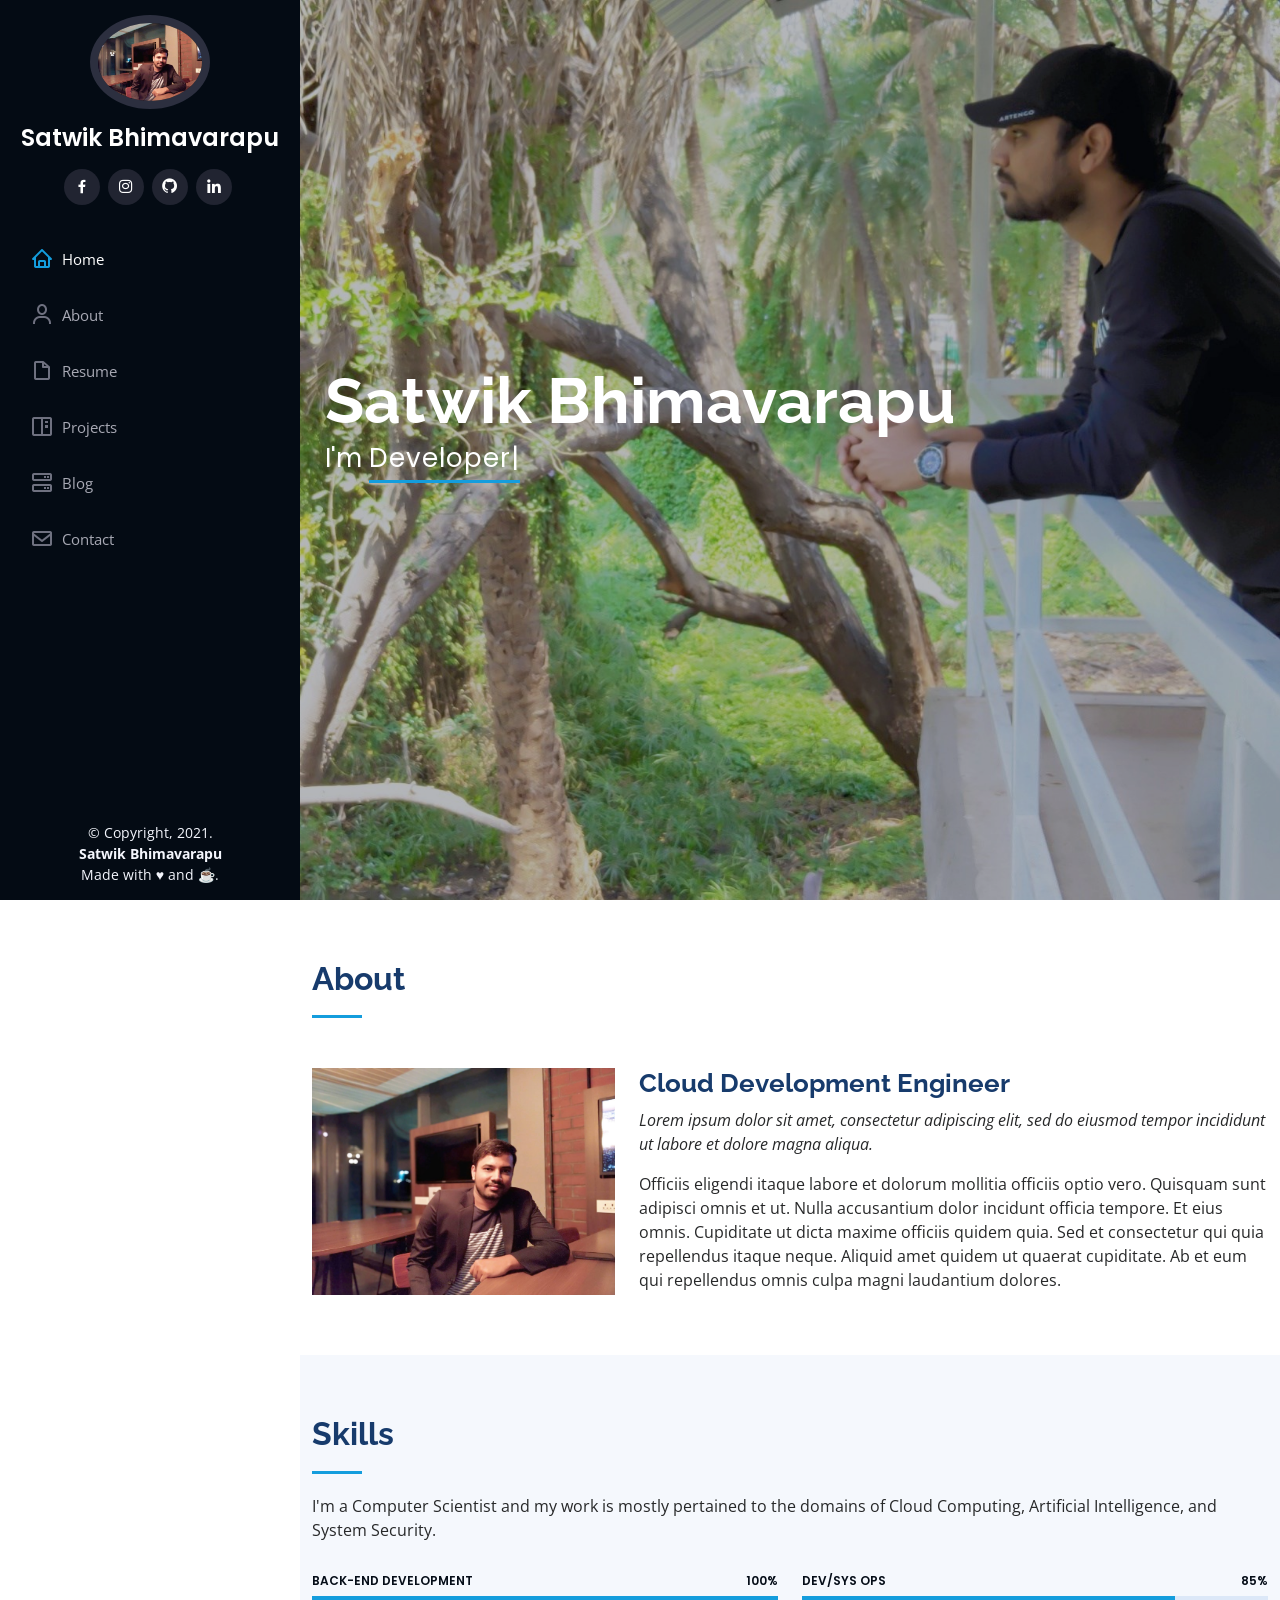
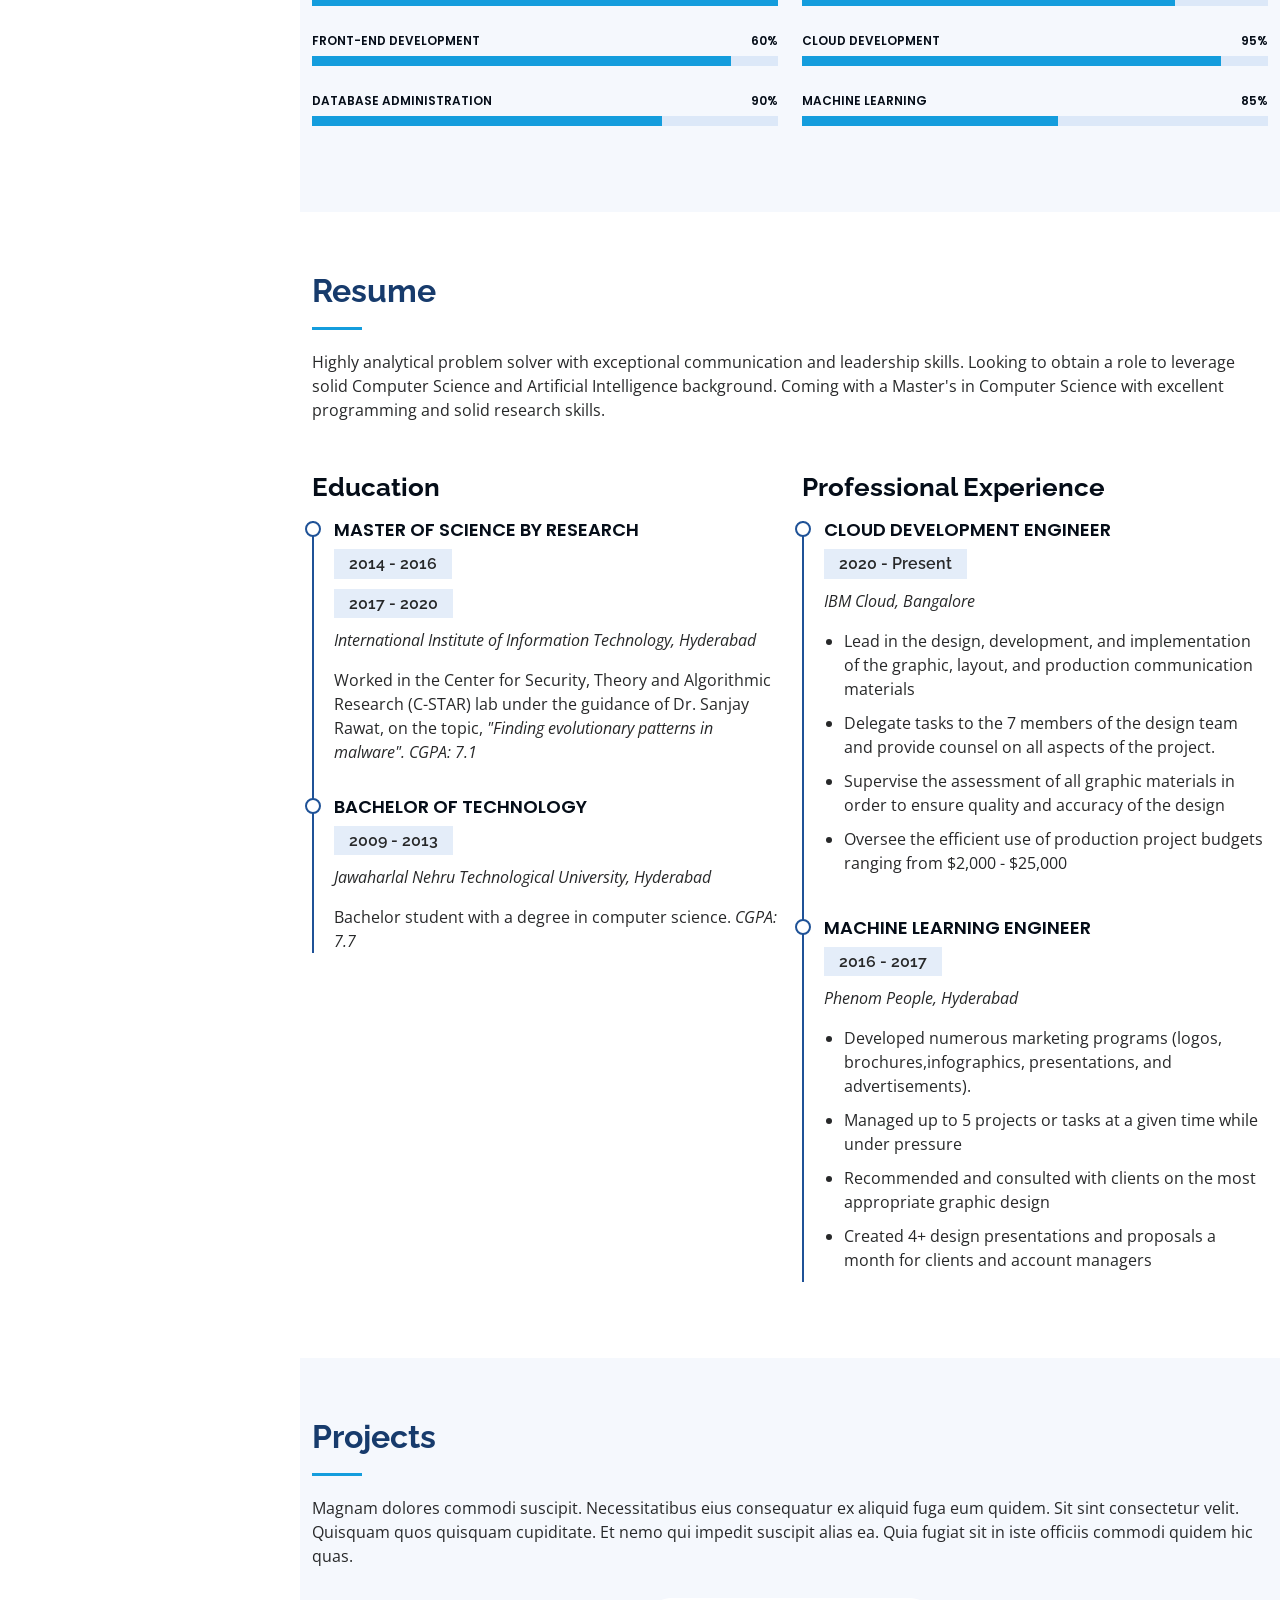
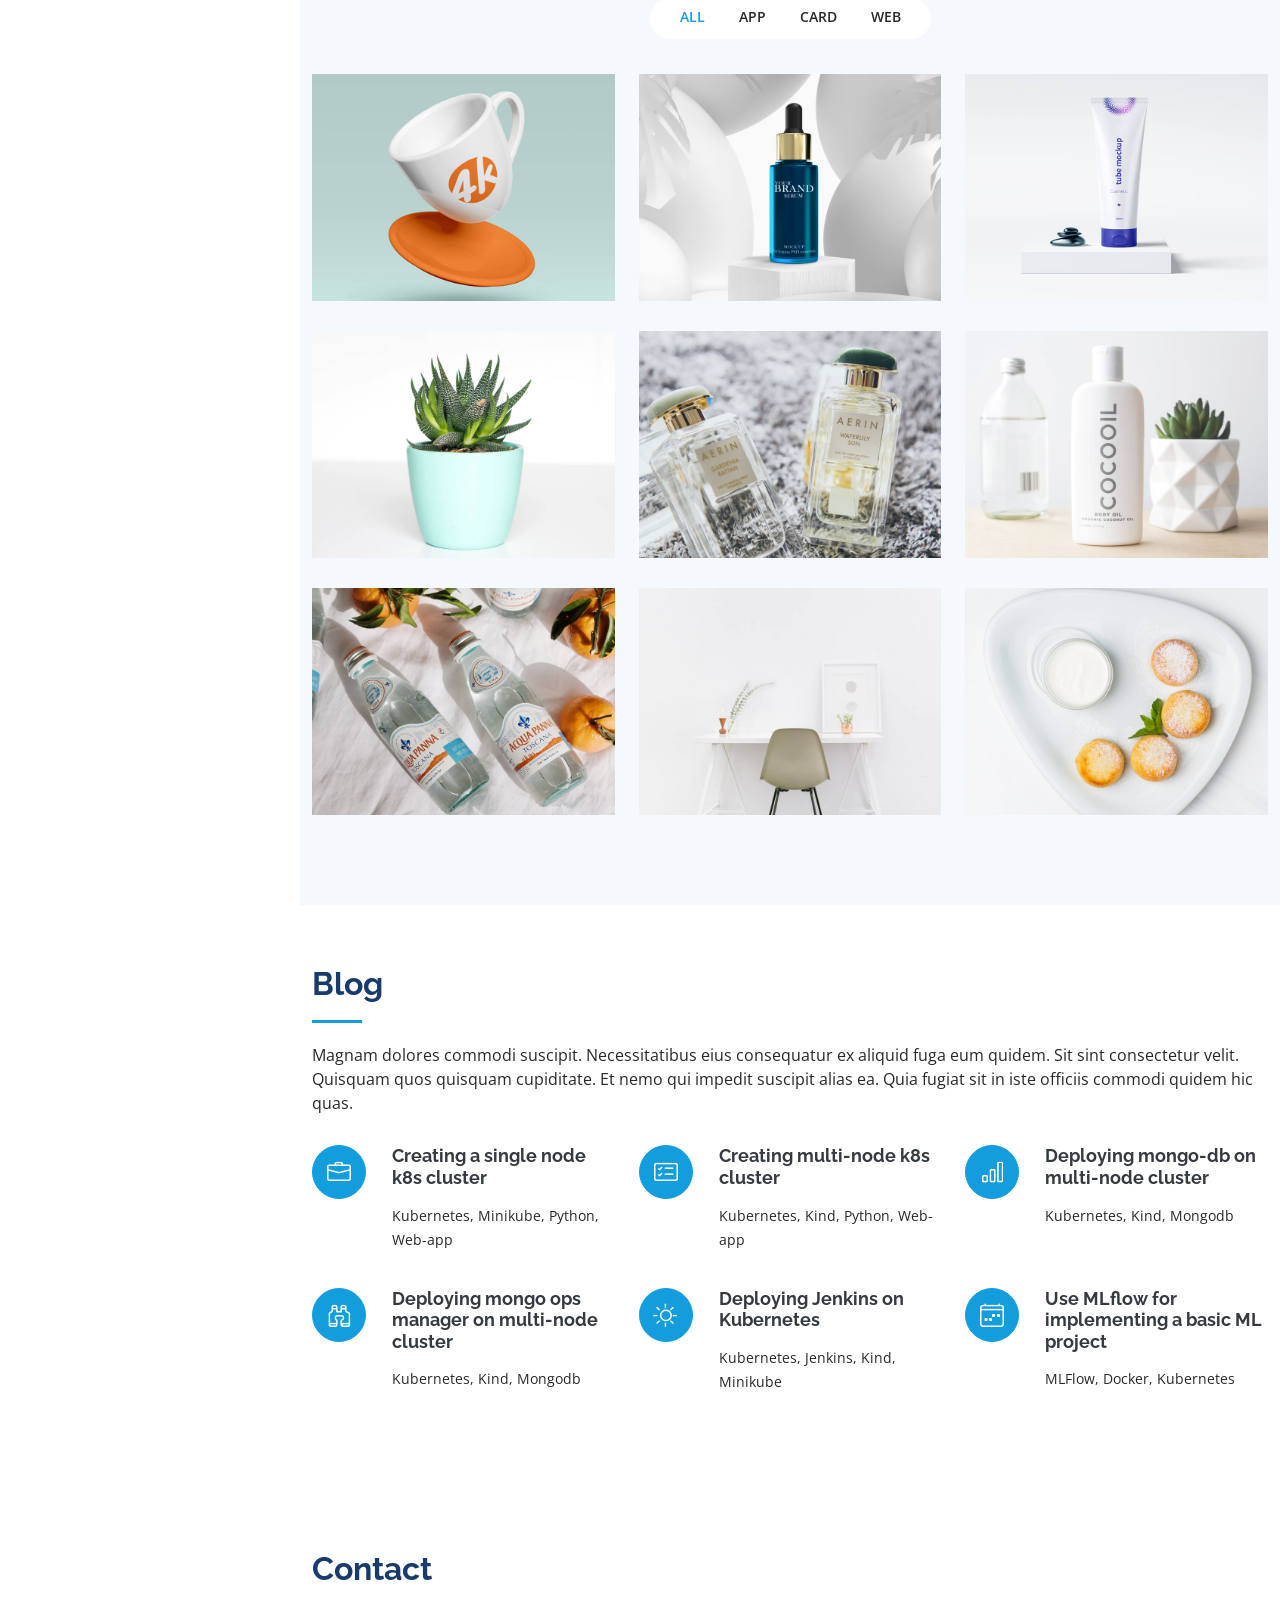
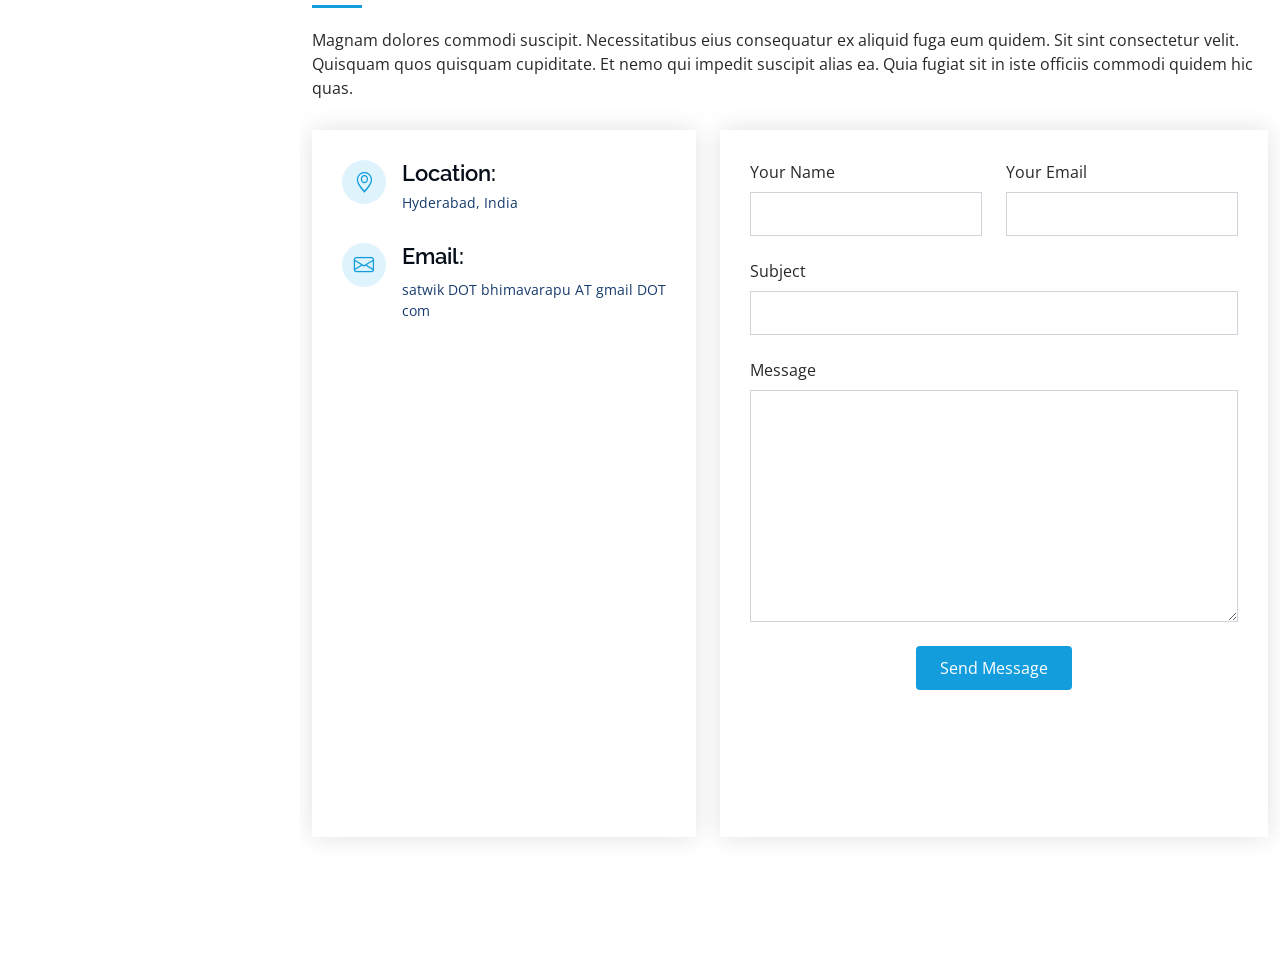
==== commit ac125406: "Black theme" ====
--- a/index.html
+++ b/index.html
@@ -1,519 +1,427 @@
-<!DOCTYPE html>
-<html lang="en">
-
-<head>
-    <meta charset="utf-8">
-    <meta content="width=device-width, initial-scale=1.0" name="viewport">
-    <title>Satwikbh</title>
-    <meta content="" name="description">
-    <meta content="cloud, ml, ai, machine learning, devops, sre, cloud computing, artificial intelligence" name="keywords">
-    <!-- Favicons -->
-    <!-- <link href="assets/img/favicon.png" rel="icon">
-  <link href="assets/img/apple-touch-icon.png" rel="apple-touch-icon"> -->
-    <!-- Google Fonts -->
-    <link href="https://fonts.googleapis.com/css?family=Open+Sans:300,300i,400,400i,600,600i,700,700i|Raleway:300,300i,400,400i,500,500i,600,600i,700,700i|Poppins:300,300i,400,400i,500,500i,600,600i,700,700i" rel="stylesheet">
-    <!-- Vendor CSS Files -->
-    <link href="assets/vendor/aos/aos.css" rel="stylesheet">
-    <link href="assets/vendor/bootstrap/css/bootstrap.min.css" rel="stylesheet">
-    <link href="assets/vendor/bootstrap-icons/bootstrap-icons.css" rel="stylesheet">
-    <link href="assets/vendor/boxicons/css/boxicons.min.css" rel="stylesheet">
-    <link href="assets/vendor/glightbox/css/glightbox.min.css" rel="stylesheet">
-    <link href="assets/vendor/swiper/swiper-bundle.min.css" rel="stylesheet">
-    <!-- Template Main CSS File -->
-    <link href="assets/css/style.css" rel="stylesheet">
-    <!-- =======================================================
-  * Template Name: MyResume - v4.2.0
-  * Template URL: https://bootstrapmade.com/free-html-bootstrap-template-my-resume/
-  * Author: BootstrapMade.com
-  * License: https://bootstrapmade.com/license/
-  ======================================================== -->
-</head>
-
-<body>
-    <!-- ======= Mobile nav toggle button ======= -->
-    <!-- <button type="button" class="mobile-nav-toggle d-xl-none"><i class="bi bi-list mobile-nav-toggle"></i></button> -->
-    <i class="bi bi-list mobile-nav-toggle d-xl-none"></i>
-    <!-- ======= Header ======= -->
-    <header id="header" class="d-flex flex-column justify-content-center">
-        <nav id="navbar" class="navbar nav-menu">
-            <ul>
-                <li><a href="#hero" class="nav-link scrollto active"><i class="bx bx-home"></i> <span>Home</span></a></li>
-                <li><a href="#about" class="nav-link scrollto"><i class="bx bx-user"></i> <span>About</span></a></li>
-                <li><a href="#resume" class="nav-link scrollto"><i class="bx bx-file-blank"></i> <span>Resume</span></a></li>
-                <li><a href="#portfolio" class="nav-link scrollto"><i class="bx bx-book-content"></i> <span>Projects</span></a></li>
-                <li><a href="#services" class="nav-link scrollto"><i class="bx bx-server"></i> <span>Blog</span></a></li>
-                <li><a href="#contact" class="nav-link scrollto"><i class="bx bx-envelope"></i> <span>Contact</span></a></li>
-            </ul>
-        </nav><!-- .nav-menu -->
-    </header><!-- End Header -->
-    <!-- ======= Hero Section ======= -->
-    <section id="hero" class="d-flex flex-column justify-content-center">
-        <div class="container" data-aos="zoom-in" data-aos-delay="100">
-            <h1>Satwik Bhimavarupu</h1>
-            <p>I'm a <span class="typed" data-typed-items="Developer, Engineer, Scientist"></span></p>
-            <div class="social-links">
-                <a href="https://www.facebook.com/b.h.satwik" class="facebook"><i class="bx bxl-facebook"></i></a>
-                <a href="#" class="instagram"><i class="bx bxl-instagram"></i></a>
-                <a href="#" class="github"><i class="bx bxl-github"></i></a>
-                <a href="https://in.linkedin.com/in/satwikbh" class="linkedin"><i class="bx bxl-linkedin"></i></a>
-            </div>
-        </div>
-    </section><!-- End Hero -->
-    <main id="main">
-        <!-- ======= About Section ======= -->
-        <section id="about" class="about">
-            <div class="container" data-aos="fade-up">
-                <div class="section-title">
-                    <h2>About</h2>
-                    <div class="row">
-                        <div class="col-lg-4">
-                            <img src="assets/img/profile-img.jpg" class="img-fluid" alt="">
-                        </div>
-                        <div class="col-lg-8 pt-4 pt-lg-0 content">
-                            <h3>Cloud Development Engineer.</h3>
-                            <p class="fst-italic">
-                                Lorem ipsum dolor sit amet, consectetur adipiscing elit, sed do eiusmod tempor incididunt ut labore et dolore
-                                magna aliqua.
-                            </p>
-                            <p> India is my country.
-                                All Indians are my brothers and sisters.
-                                I love my country and I am proud of its rich and varied heritage.
-                                I shall always strive to be worthy of it.
-                                I shall give respect to my parents, teachers, and all elders, and treat everyone with courtesy.
-                                To my country and my people, I pledge my devotion.
-                                In their well being and prosperity alone, lies my happiness.
-                                Jai Hind!</p>
-                            <p>
-                                Officiis eligendi itaque labore et dolorum mollitia officiis optio vero. Quisquam sunt adipisci omnis et ut. Nulla accusantium dolor incidunt officia tempore. Et eius omnis.
-                                Cupiditate ut dicta maxime officiis quidem quia. Sed et consectetur qui quia repellendus itaque neque. Aliquid amet quidem ut quaerat cupiditate. Ab et eum qui repellendus omnis culpa magni laudantium dolores.
-                            </p>
-                        </div>
-                    </div>
-                </div>
-        </section><!-- End About Section -->
-        <!-- ======= Skills Section ======= -->
-        <section id="skills" class="skills section-bg">
-            <div class="container" data-aos="fade-up">
-                <div class="section-title">
-                    <h2>Skills</h2>
-                    <p>I'm a Computer Scientist and my work is mostly pertained to the domains of Cloud Computing, Artificial Intelligence, and System Security.</p>
-                </div>
-                <div class="row skills-content">
-                    <div class="col-lg-6">
-                        <div class="progress">
-                            <span class="skill">Back-end Development<i class="val">100%</i></span>
-                            <div class="progress-bar-wrap">
-                                <div class="progress-bar" role="progressbar" aria-valuenow="100" aria-valuemin="0" aria-valuemax="100"></div>
-                            </div>
-                        </div>
-                        <div class="progress">
-                            <span class="skill">Front-end Development<i class="val">60%</i></span>
-                            <div class="progress-bar-wrap">
-                                <div class="progress-bar" role="progressbar" aria-valuenow="90" aria-valuemin="0" aria-valuemax="100"></div>
-                            </div>
-                        </div>
-                        <div class="progress">
-                            <span class="skill">Database Administration<i class="val">90%</i></span>
-                            <div class="progress-bar-wrap">
-                                <div class="progress-bar" role="progressbar" aria-valuenow="75" aria-valuemin="0" aria-valuemax="100"></div>
-                            </div>
-                        </div>
-                    </div>
-                    <div class="col-lg-6">
-                        <div class="progress">
-                            <span class="skill">Dev/Sys Ops<i class="val">85%</i></span>
-                            <div class="progress-bar-wrap">
-                                <div class="progress-bar" role="progressbar" aria-valuenow="80" aria-valuemin="0" aria-valuemax="100"></div>
-                            </div>
-                        </div>
-                        <div class="progress">
-                            <span class="skill">Cloud Development<i class="val">95%</i></span>
-                            <div class="progress-bar-wrap">
-                                <div class="progress-bar" role="progressbar" aria-valuenow="90" aria-valuemin="0" aria-valuemax="100"></div>
-                            </div>
-                        </div>
-                        <div class="progress">
-                            <span class="skill">Machine Learning<i class="val">85%</i></span>
-                            <div class="progress-bar-wrap">
-                                <div class="progress-bar" role="progressbar" aria-valuenow="55" aria-valuemin="0" aria-valuemax="100"></div>
-                            </div>
-                        </div>
-                    </div>
-                </div>
-            </div>
-        </section><!-- End Skills Section -->
-        <!-- ======= Resume Section ======= -->
-        <section id="resume" class="resume">
-            <div class="container" data-aos="fade-up">
-                <div class="section-title">
-                    <h2>Resume</h2>
-                    <p>
-                        Highly analytical problem solver with exceptional communication and leadership skills. Looking to obtain a role to leverage solid Computer Science and Artificial Intelligence background. Coming with a Master's in Computer Science with excellent programming and solid research skills.
-                    </p>
-                </div>
-                <div class="row">
-                    <div class="col-lg-6">
-                        <h3 class="resume-title">Education</h3>
-                        <div class="resume-item">
-                            <h4>Master of Science by Research</h4>
-                            <h5>2014 - 2016</h5>
-                            <br>
-                            <h5>2017 - 2020</h5>
-                            <p><em>International Institute of Information Technology, Hyderabad</em></p>
-                            <p>Worked in the Center for Security, Theory and Algorithmic Research (C-STAR) lab under the guidance of Dr. Sanjay Rawat, on the topic, <em>"Finding evolutionary patterns in malware". CGPA: 7.1</em></p>
-                        </div>
-                        <div class="resume-item">
-                            <h4>Bachelor of Technology</h4>
-                            <h5>2009 - 2013</h5>
-                            <p><em>Jawaharlal Nehru Technological University, Hyderabad</em></p>
-                            <p>Bachelor student with a degree in computer science. <em>CGPA: 7.7</em></p>
-                        </div>
-                    </div>
-                    <div class="col-lg-6">
-                        <h3 class="resume-title">Professional Experience</h3>
-                        <div class="resume-item">
-                            <h4>Cloud Development Engineer</h4>
-                            <h5>2020 - Present</h5>
-                            <p><em>Bangalore</em></p>
-                            <ul>
-                                <li>Lead in the design, development, and implementation of the graphic, layout, and production communication materials</li>
-                                <li>Delegate tasks to the 7 members of the design team and provide counsel on all aspects of the project. </li>
-                                <li>Supervise the assessment of all graphic materials in order to ensure quality and accuracy of the design</li>
-                                <li>Oversee the efficient use of production project budgets ranging from $2,000 - $25,000</li>
-                            </ul>
-                        </div>
-                        <div class="resume-item">
-                            <h4>Machine Learning Engineer</h4>
-                            <h5>2016 - 2017</h5>
-                            <p><em>Stepping Stone Advertising, New York, NY</em></p>
-                            <ul>
-                                <li>Developed numerous marketing programs (logos, brochures,infographics, presentations, and advertisements).</li>
-                                <li>Managed up to 5 projects or tasks at a given time while under pressure</li>
-                                <li>Recommended and consulted with clients on the most appropriate graphic design</li>
-                                <li>Created 4+ design presentations and proposals a month for clients and account managers</li>
-                            </ul>
-                        </div>
-                    </div>
-                </div>
-            </div>
-        </section><!-- End Resume Section -->
-        <!-- ======= Portfolio Section ======= -->
-        <section id="portfolio" class="portfolio section-bg">
-            <div class="container" data-aos="fade-up">
-                <div class="section-title">
-                    <h2>Projects</h2>
-                    <p>Magnam dolores commodi suscipit. Necessitatibus eius consequatur ex aliquid fuga eum quidem. Sit sint consectetur velit. Quisquam quos quisquam cupiditate. Et nemo qui impedit suscipit alias ea. Quia fugiat sit in iste officiis commodi quidem hic quas.</p>
-                </div>
-                <div class="row">
-                    <div class="col-lg-12 d-flex justify-content-center" data-aos="fade-up" data-aos-delay="100">
-                        <ul id="portfolio-flters">
-                            <li data-filter="*" class="filter-active">All</li>
-                            <li data-filter=".filter-app">App</li>
-                            <li data-filter=".filter-card">Card</li>
-                            <li data-filter=".filter-web">Web</li>
-                        </ul>
-                    </div>
-                </div>
-                <div class="row portfolio-container" data-aos="fade-up" data-aos-delay="200">
-                    <div class="col-lg-4 col-md-6 portfolio-item filter-app">
-                        <div class="portfolio-wrap">
-                            <img src="assets/img/portfolio/portfolio-1.jpg" class="img-fluid" alt="">
-                            <div class="portfolio-info">
-                                <h4>App 1</h4>
-                                <p>App</p>
-                                <div class="portfolio-links">
-                                    <a href="assets/img/portfolio/portfolio-1.jpg" data-gallery="portfolioGallery" class="portfolio-lightbox" title="App 1"><i class="bx bx-plus"></i></a>
-                                    <a href="portfolio-details.html" class="portfolio-details-lightbox" data-glightbox="type: external" title="Portfolio Details"><i class="bx bx-link"></i></a>
-                                </div>
-                            </div>
-                        </div>
-                    </div>
-                    <div class="col-lg-4 col-md-6 portfolio-item filter-web">
-                        <div class="portfolio-wrap">
-                            <img src="assets/img/portfolio/portfolio-2.jpg" class="img-fluid" alt="">
-                            <div class="portfolio-info">
-                                <h4>Web 3</h4>
-                                <p>Web</p>
-                                <div class="portfolio-links">
-                                    <a href="assets/img/portfolio/portfolio-2.jpg" data-gallery="portfolioGallery" class="portfolio-lightbox" title="Web 3"><i class="bx bx-plus"></i></a>
-                                    <a href="portfolio-details.html" class="portfolio-details-lightbox" data-glightbox="type: external" title="Portfolio Details"><i class="bx bx-link"></i></a>
-                                </div>
-                            </div>
-                        </div>
-                    </div>
-                    <div class="col-lg-4 col-md-6 portfolio-item filter-app">
-                        <div class="portfolio-wrap">
-                            <img src="assets/img/portfolio/portfolio-3.jpg" class="img-fluid" alt="">
-                            <div class="portfolio-info">
-                                <h4>App 2</h4>
-                                <p>App</p>
-                                <div class="portfolio-links">
-                                    <a href="assets/img/portfolio/portfolio-3.jpg" data-gallery="portfolioGallery" class="portfolio-lightbox" title="App 2"><i class="bx bx-plus"></i></a>
-                                    <a href="portfolio-details.html" class="portfolio-details-lightbox" data-glightbox="type: external" title="Portfolio Details"><i class="bx bx-link"></i></a>
-                                </div>
-                            </div>
-                        </div>
-                    </div>
-                    <div class="col-lg-4 col-md-6 portfolio-item filter-card">
-                        <div class="portfolio-wrap">
-                            <img src="assets/img/portfolio/portfolio-4.jpg" class="img-fluid" alt="">
-                            <div class="portfolio-info">
-                                <h4>Card 2</h4>
-                                <p>Card</p>
-                                <div class="portfolio-links">
-                                    <a href="assets/img/portfolio/portfolio-4.jpg" data-gallery="portfolioGallery" class="portfolio-lightbox" title="Card 2"><i class="bx bx-plus"></i></a>
-                                    <a href="portfolio-details.html" class="portfolio-details-lightbox" data-glightbox="type: external" title="Portfolio Details"><i class="bx bx-link"></i></a>
-                                </div>
-                            </div>
-                        </div>
-                    </div>
-                    <div class="col-lg-4 col-md-6 portfolio-item filter-web">
-                        <div class="portfolio-wrap">
-                            <img src="assets/img/portfolio/portfolio-5.jpg" class="img-fluid" alt="">
-                            <div class="portfolio-info">
-                                <h4>Web 2</h4>
-                                <p>Web</p>
-                                <div class="portfolio-links">
-                                    <a href="assets/img/portfolio/portfolio-5.jpg" data-gallery="portfolioGallery" class="portfolio-lightbox" title="Web 2"><i class="bx bx-plus"></i></a>
-                                    <a href="portfolio-details.html" class="portfolio-details-lightbox" data-glightbox="type: external" title="Portfolio Details"><i class="bx bx-link"></i></a>
-                                </div>
-                            </div>
-                        </div>
-                    </div>
-                    <div class="col-lg-4 col-md-6 portfolio-item filter-app">
-                        <div class="portfolio-wrap">
-                            <img src="assets/img/portfolio/portfolio-6.jpg" class="img-fluid" alt="">
-                            <div class="portfolio-info">
-                                <h4>App 3</h4>
-                                <p>App</p>
-                                <div class="portfolio-links">
-                                    <a href="assets/img/portfolio/portfolio-6.jpg" data-gallery="portfolioGallery" class="portfolio-lightbox" title="App 3"><i class="bx bx-plus"></i></a>
-                                    <a href="portfolio-details.html" class="portfolio-details-lightbox" data-glightbox="type: external" title="Portfolio Details"><i class="bx bx-link"></i></a>
-                                </div>
-                            </div>
-                        </div>
-                    </div>
-                    <div class="col-lg-4 col-md-6 portfolio-item filter-card">
-                        <div class="portfolio-wrap">
-                            <img src="assets/img/portfolio/portfolio-7.jpg" class="img-fluid" alt="">
-                            <div class="portfolio-info">
-                                <h4>Card 1</h4>
-                                <p>Card</p>
-                                <div class="portfolio-links">
-                                    <a href="assets/img/portfolio/portfolio-7.jpg" data-gallery="portfolioGallery" class="portfolio-lightbox" title="Card 1"><i class="bx bx-plus"></i></a>
-                                    <a href="portfolio-details.html" class="portfolio-details-lightbox" data-glightbox="type: external" title="Portfolio Details"><i class="bx bx-link"></i></a>
-                                </div>
-                            </div>
-                        </div>
-                    </div>
-                    <div class="col-lg-4 col-md-6 portfolio-item filter-card">
-                        <div class="portfolio-wrap">
-                            <img src="assets/img/portfolio/portfolio-8.jpg" class="img-fluid" alt="">
-                            <div class="portfolio-info">
-                                <h4>Card 3</h4>
-                                <p>Card</p>
-                                <div class="portfolio-links">
-                                    <a href="assets/img/portfolio/portfolio-8.jpg" data-gallery="portfolioGallery" class="portfolio-lightbox" title="Card 3"><i class="bx bx-plus"></i></a>
-                                    <a href="portfolio-details.html" class="portfolio-details-lightbox" data-glightbox="type: external" title="Portfolio Details"><i class="bx bx-link"></i></a>
-                                </div>
-                            </div>
-                        </div>
-                    </div>
-                    <div class="col-lg-4 col-md-6 portfolio-item filter-web">
-                        <div class="portfolio-wrap">
-                            <img src="assets/img/portfolio/portfolio-9.jpg" class="img-fluid" alt="">
-                            <div class="portfolio-info">
-                                <h4>Web 3</h4>
-                                <p>Web</p>
-                                <div class="portfolio-links">
-                                    <a href="assets/img/portfolio/portfolio-9.jpg" data-gallery="portfolioGallery" class="portfolio-lightbox" title="Web 3"><i class="bx bx-plus"></i></a>
-                                    <a href="portfolio-details.html" class="portfolio-details-lightbox" data-glightbox="type: external" title="Portfolio Details"><i class="bx bx-link"></i></a>
-                                </div>
-                            </div>
-                        </div>
-                    </div>
-                </div>
-            </div>
-        </section><!-- End Portfolio Section -->
-        <!-- ======= Blog Section ======= -->
-        <section id="services" class="services">
-            <div class="container" data-aos="fade-up">
-                <div class="section-title">
-                    <h2>Blog</h2>
-                    <p>Magnam dolores commodi suscipit. Necessitatibus eius consequatur ex aliquid fuga eum quidem. Sit sint consectetur velit. Quisquam quos quisquam cupiditate. Et nemo qui impedit suscipit alias ea. Quia fugiat sit in iste officiis commodi quidem hic quas.</p>
-                </div>
-                <div class="row">
-                    <div class="col-lg-4 col-md-6 d-flex align-items-stretch" data-aos="zoom-in" data-aos-delay="100">
-                        <div class="icon-box iconbox-blue">
-                            <div class="icon">
-                                <svg width="100" height="100" viewBox="0 0 600 600" xmlns="http://www.w3.org/2000/svg">
-                                    <path stroke="none" stroke-width="0" fill="#f5f5f5" d="M300,521.0016835830174C376.1290562159157,517.8887921683347,466.0731472004068,529.7835943286574,510.70327084640275,468.03025145048787C554.3714126377745,407.6079735673963,508.03601936045806,328.9844924480964,491.2728898941984,256.3432110539036C474.5976632858925,184.082847569629,479.9380746630129,96.60480741107993,416.23090153303,58.64404602377083C348.86323505073057,18.502131276798302,261.93793281208167,40.57373210992963,193.5410806939664,78.93577620505333C130.42746243093433,114.334589627462,98.30271207620316,179.96522072025542,76.75703585869454,249.04625023123273C51.97151888228291,328.5150500222984,13.704378332031375,421.85034740162234,66.52175969318436,486.19268352777647C119.04800174914682,550.1803526380478,217.28368757567262,524.383925680826,300,521.0016835830174"></path>
-                                </svg>
-                                <i class="bx bxl-dribbble"></i>
-                            </div>
-                            <h4><a href="">Creating a single node k8s cluster</a></h4>
-                            <p>Kubernetes, Minikube, Python, Web-app</p>
-                        </div>
-                    </div>
-                    <div class="col-lg-4 col-md-6 d-flex align-items-stretch mt-4 mt-md-0" data-aos="zoom-in" data-aos-delay="200">
-                        <div class="icon-box iconbox-orange ">
-                            <div class="icon">
-                                <svg width="100" height="100" viewBox="0 0 600 600" xmlns="http://www.w3.org/2000/svg">
-                                    <path stroke="none" stroke-width="0" fill="#f5f5f5" d="M300,582.0697525312426C382.5290701553225,586.8405444964366,449.9789794690241,525.3245884688669,502.5850820975895,461.55621195738473C556.606425686781,396.0723002908107,615.8543463187945,314.28637112970534,586.6730223649479,234.56875336149918C558.9533121215079,158.8439757836574,454.9685369536778,164.00468322053177,381.49747125262974,130.76875717737553C312.15926192815925,99.40240125094834,248.97055460311594,18.661163978235184,179.8680185752513,50.54337015887873C110.5421016452524,82.52863877960104,119.82277516462835,180.83849132639028,109.12597500060166,256.43424936330496C100.08760227029461,320.3096726198365,92.17705696193138,384.0621239912766,124.79988738764834,439.7174275375508C164.83382741302287,508.01625554203684,220.96474134820875,577.5009287672846,300,582.0697525312426"></path>
-                                </svg>
-                                <i class="bx bx-file"></i>
-                            </div>
-                            <h4><a href="">Creating multi-node k8s cluster</a></h4>
-                            <p>Kubernetes, Kind, Python, Web-app</p>
-                        </div>
-                    </div>
-                    <div class="col-lg-4 col-md-6 d-flex align-items-stretch mt-4 mt-lg-0" data-aos="zoom-in" data-aos-delay="300">
-                        <div class="icon-box iconbox-pink">
-                            <div class="icon">
-                                <svg width="100" height="100" viewBox="0 0 600 600" xmlns="http://www.w3.org/2000/svg">
-                                    <path stroke="none" stroke-width="0" fill="#f5f5f5" d="M300,541.5067337569781C382.14930387511276,545.0595476570109,479.8736841581634,548.3450877840088,526.4010558755058,480.5488172755941C571.5218469581645,414.80211281144784,517.5187510058486,332.0715597781072,496.52539010469104,255.14436215662573C477.37192572678356,184.95920475031193,473.57363656557914,105.61284051026155,413.0603344069578,65.22779650032875C343.27470386102294,18.654635553484475,251.2091493199835,5.337323636656869,175.0934190732945,40.62881213300186C97.87086631185822,76.43348514350839,51.98124368387456,156.15599469081315,36.44837278890362,239.84606092416172C21.716077023791087,319.22268207091537,43.775223500013084,401.1760424656574,96.891909868211,461.97329694683043C147.22146801428983,519.5804099606455,223.5754009179313,538.201503339737,300,541.5067337569781"></path>
-                                </svg>
-                                <i class="bx bx-tachometer"></i>
-                            </div>
-                            <h4><a href="">Deploying mongo-db on multi-node cluster</a></h4>
-                            <p>Kubernetes, Kind, Mongodb</p>
-                        </div>
-                    </div>
-                    <div class="col-lg-4 col-md-6 d-flex align-items-stretch mt-4" data-aos="zoom-in" data-aos-delay="100">
-                        <div class="icon-box iconbox-yellow">
-                            <div class="icon">
-                                <svg width="100" height="100" viewBox="0 0 600 600" xmlns="http://www.w3.org/2000/svg">
-                                    <path stroke="none" stroke-width="0" fill="#f5f5f5" d="M300,503.46388370962813C374.79870501325706,506.71871716319447,464.8034551963731,527.1746412648533,510.4981551193396,467.86667711651364C555.9287308511215,408.9015244558933,512.6030010748507,327.5744911775523,490.211057578863,256.5855673507754C471.097692560561,195.9906835881958,447.69079081568157,138.11976852964426,395.19560036434837,102.3242989838813C329.3053358748298,57.3949838291264,248.02791733380457,8.279543830951368,175.87071277845988,42.242879143198664C103.41431057327972,76.34704239035025,93.79494320519305,170.9812938413882,81.28167332365135,250.07896920659033C70.17666984294237,320.27484674793965,64.84698225790005,396.69656628748305,111.28512138212992,450.4950937839243C156.20124167950087,502.5303643271138,231.32542653798444,500.4755392045468,300,503.46388370962813"></path>
-                                </svg>
-                                <i class="bx bx-layer"></i>
-                            </div>
-                            <h4><a href="">Deploying mongo ops manager on multi-node cluster</a></h4>
-                            <p>Kubernetes, Kind, Mongodb</p>
-                        </div>
-                    </div>
-                    <div class="col-lg-4 col-md-6 d-flex align-items-stretch mt-4" data-aos="zoom-in" data-aos-delay="200">
-                        <div class="icon-box iconbox-red">
-                            <div class="icon">
-                                <svg width="100" height="100" viewBox="0 0 600 600" xmlns="http://www.w3.org/2000/svg">
-                                    <path stroke="none" stroke-width="0" fill="#f5f5f5" d="M300,532.3542879108572C369.38199826031484,532.3153073249985,429.10787420159085,491.63046689027357,474.5244479745417,439.17860296908856C522.8885846962883,383.3225815378663,569.1668002868075,314.3205725914397,550.7432151929288,242.7694973846089C532.6665558377875,172.5657663291529,456.2379748765914,142.6223662098291,390.3689995646985,112.34683881706744C326.66090330228417,83.06452184765237,258.84405631176094,53.51806209861945,193.32584062364296,78.48882559362697C121.61183558270385,105.82097193414197,62.805066853699245,167.19869350419734,48.57481801355237,242.6138429142374C34.843463184063346,315.3850353017275,76.69343916112496,383.4422959591041,125.22947124332185,439.3748458443577C170.7312796277747,491.8107796887764,230.57421082200815,532.3932930995766,300,532.3542879108572"></path>
-                                </svg>
-                                <i class="bx bx-slideshow"></i>
-                            </div>
-                            <h4><a href="">Deploying Jenkins on Kubernetes</a></h4>
-                            <p>Kubernetes, Jenkins, Kind, Minikube</p>
-                        </div>
-                    </div>
-                    <div class="col-lg-4 col-md-6 d-flex align-items-stretch mt-4" data-aos="zoom-in" data-aos-delay="300">
-                        <div class="icon-box iconbox-teal">
-                            <div class="icon">
-                                <svg width="50" height="50" viewBox="0 0 600 600" xmlns="http://www.w3.org/2000/svg">
-                                    <path stroke="none" stroke-width="0" fill="#f5f5f5" d="M300,566.797414625762C385.7384707136149,576.1784315230908,478.7894351017131,552.8928747891023,531.9192734346935,484.94944893311C584.6109503024035,417.5663521118492,582.489472248146,322.67544863468447,553.9536738515405,242.03673114598146C529.1557734026468,171.96086150256528,465.24506316201064,127.66468636344209,395.9583748389544,100.7403814666027C334.2173773831606,76.7482773500951,269.4350130405921,84.62216499799875,207.1952322260088,107.2889140133804C132.92018162631612,134.33871894543012,41.79353780512637,160.00259165414826,22.644507872594943,236.69541883565114C3.319112789854554,314.0945973066697,72.72355303640163,379.243833228382,124.04198916343866,440.3218312028393C172.9286146004772,498.5055451809895,224.45579914871206,558.5317968840102,300,566.797414625762"></path>
-                                </svg>
-                                <i class="bx bx-arch"></i>
-                            </div>
-                            <h4><a href="">Use MLflow for implementing a basic ML project</a></h4>
-                            <p>MLFlow, Docker, Kubernetes</p>
-                        </div>
-                    </div>
-                </div>
-            </div>
-        </section><!-- End Services Section -->
-        <!-- ======= Contact Section ======= -->
-        <section id="contact" class="contact">
-            <div class="container" data-aos="fade-up">
-                <div class="section-title">
-                    <h2>Contact</h2>
-                </div>
-                <div class="row mt-1">
-                    <div class="col-lg-4">
-                        <div class="info">
-                            <div class="address">
-                                <i class="bi bi-geo-alt"></i>
-                                <h4>Location:</h4>
-                                <p>Hyderabad, India</p>
-                            </div>
-                            <div class="email">
-                                <i class="bi bi-envelope"></i>
-                                <h4>Email:</h4>
-                                <p>satwik DOT bhimavarapu AT gmail DOT com</p>
-                            </div>
-                            <!-- <div class="phone">
-                <i class="bi bi-phone"></i>
-                <h4>Call:</h4>
-                <p>+1 5589 55488 55s</p>
-              </div> -->
-                        </div>
-                    </div>
-                    <div class="col-lg-8 mt-5 mt-lg-0">
-                        <form action="forms/contact.php" method="post" role="form" class="php-email-form">
-                            <div class="row">
-                                <div class="col-md-6 form-group">
-                                    <input type="text" name="name" class="form-control" id="name" placeholder="Your Name" required>
-                                </div>
-                                <div class="col-md-6 form-group mt-3 mt-md-0">
-                                    <input type="email" class="form-control" name="email" id="email" placeholder="Your Email" required>
-                                </div>
-                            </div>
-                            <div class="form-group mt-3">
-                                <input type="text" class="form-control" name="subject" id="subject" placeholder="Subject" required>
-                            </div>
-                            <div class="form-group mt-3">
-                                <textarea class="form-control" name="message" rows="5" placeholder="Message" required></textarea>
-                            </div>
-                            <div class="my-3">
-                                <div class="loading">Loading</div>
-                                <div class="error-message"></div>
-                                <div class="sent-message">Your message has been sent. Thank you!</div>
-                            </div>
-                            <div class="text-center"><button type="submit">Send Message</button></div>
-                        </form>
-                    </div>
-                </div>
-            </div>
-        </section><!-- End Contact Section -->
-    </main><!-- End #main -->
-    <!-- ======= Footer ======= -->
-    <footer id="footer">
-        <div class="container">
-            <h3>Satwik Bhimavarupu</h3>
-            <p>
-                &copy; Copyright 2021.
-                All rights reserved.
-                <br>
-                Made with ♥ and ☕.
-            </p>
-            <div class="social-links">
-                <a href="https://www.facebook.com/b.h.satwik" class="facebook"><i class="bx bxl-facebook"></i></a>
-                <a href="#" class="instagram"><i class="bx bxl-instagram"></i></a>
-                <a href="#" class="github"><i class="bx bxl-github"></i></a>
-                <a href="https://in.linkedin.com/in/satwikbh" class="linkedin"><i class="bx bxl-linkedin"></i></a>
-            </div>
-            <!-- <div class="copyright">
-        &copy; Copyright <strong><span>MyResume</span></strong>. All Rights Reserved
-      </div> -->
-            <!-- <div class="credits"> -->
-            <!-- All the links in the footer should remain intact. -->
-            <!-- You can delete the links only if you purchased the pro version. -->
-            <!-- Licensing information: [license-url] -->
-            <!-- Purchase the pro version with working PHP/AJAX contact form: https://bootstrapmade.com/free-html-bootstrap-template-my-resume/ -->
-            <!-- Designed by <a href="https://bootstrapmade.com/">BootstrapMade</a>
-      </div> -->
-        </div>
-    </footer><!-- End Footer -->
-    <div id="preloader"></div>
-    <a href="#" class="back-to-top d-flex align-items-center justify-content-center"><i class="bi bi-arrow-up-short"></i></a>
-    <!-- Vendor JS Files -->
-    <script src="assets/vendor/aos/aos.js"></script>
-    <script src="assets/vendor/bootstrap/js/bootstrap.bundle.min.js"></script>
-    <script src="assets/vendor/glightbox/js/glightbox.min.js"></script>
-    <script src="assets/vendor/isotope-layout/isotope.pkgd.min.js"></script>
-    <script src="assets/vendor/php-email-form/validate.js"></script>
-    <script src="assets/vendor/purecounter/purecounter.js"></script>
-    <script src="assets/vendor/swiper/swiper-bundle.min.js"></script>
-    <script src="assets/vendor/typed.js/typed.min.js"></script>
-    <script src="assets/vendor/waypoints/noframework.waypoints.js"></script>
-    <!-- Template Main JS File -->
-    <script src="assets/js/main.js"></script>
-</body>
-
+<!DOCTYPE html>
+<html lang="en">
+
+<head>
+    <meta charset="utf-8">
+    <meta content="width=device-width, initial-scale=1.0" name="viewport">
+    <title>Satwik Bhimavarapu</title>
+    <meta content="" name="description">
+    <meta content="cloud, ml, ai, machine learning, devops, sre, cloud computing, artificial intelligence" name="keywords">
+    <!-- Favicons -->
+    <link href="assets/img/favicon.png" rel="icon">
+    <link href="assets/img/apple-touch-icon.png" rel="apple-touch-icon">
+    <!-- Google Fonts -->
+    <link href="https://fonts.googleapis.com/css?family=Open+Sans:300,300i,400,400i,600,600i,700,700i|Raleway:300,300i,400,400i,500,500i,600,600i,700,700i|Poppins:300,300i,400,400i,500,500i,600,600i,700,700i" rel="stylesheet">
+    <!-- Vendor CSS Files -->
+    <link href="assets/vendor/aos/aos.css" rel="stylesheet">
+    <link href="assets/vendor/bootstrap/css/bootstrap.min.css" rel="stylesheet">
+    <link href="assets/vendor/bootstrap-icons/bootstrap-icons.css" rel="stylesheet">
+    <link href="assets/vendor/boxicons/css/boxicons.min.css" rel="stylesheet">
+    <link href="assets/vendor/glightbox/css/glightbox.min.css" rel="stylesheet">
+    <link href="assets/vendor/swiper/swiper-bundle.min.css" rel="stylesheet">
+    <!-- Template Main CSS File -->
+    <link href="assets/css/style.css" rel="stylesheet">
+    <!-- =======================================================
+  * Template Name: iPortfolio - v3.2.0
+  * Template URL: https://bootstrapmade.com/iportfolio-bootstrap-portfolio-websites-template/
+  * Author: BootstrapMade.com
+  * License: https://bootstrapmade.com/license/
+  ======================================================== -->
+</head>
+
+<body>
+    <!-- ======= Mobile nav toggle button ======= -->
+    <i class="bi bi-list mobile-nav-toggle d-xl-none"></i>
+    <!-- ======= Header ======= -->
+    <header id="header">
+        <div class="d-flex flex-column">
+            <div class="profile">
+                <img src="assets/img/profile-img.jpg" alt="" class="img-fluid rounded-circle">
+                <h1 class="text-light"><a href="index.html">Satwik Bhimavarapu</a></h1>
+                <div class="social-links mt-3 text-center">
+                    <a href="#" class="facebook"><i class="bx bxl-facebook"></i></a>
+                    <a href="#" class="instagram"><i class="bx bxl-instagram"></i></a>
+                    <a href="#" class="github"><i class="bx bxl-github"></i></a>
+                    <a href="#" class="linkedin"><i class="bx bxl-linkedin"></i></a>
+                </div>
+            </div>
+            <nav id="navbar" class="nav-menu navbar">
+                <ul>
+                    <li><a href="#hero" class="nav-link scrollto active"><i class="bx bx-home"></i> <span>Home</span></a></li>
+                    <li><a href="#about" class="nav-link scrollto"><i class="bx bx-user"></i> <span>About</span></a></li>
+                    <li><a href="#resume" class="nav-link scrollto"><i class="bx bx-file-blank"></i> <span>Resume</span></a></li>
+                    <li><a href="#portfolio" class="nav-link scrollto"><i class="bx bx-book-content"></i> <span>Projects</span></a></li>
+                    <li><a href="#services" class="nav-link scrollto"><i class="bx bx-server"></i> <span>Blog</span></a></li>
+                    <li><a href="#contact" class="nav-link scrollto"><i class="bx bx-envelope"></i> <span>Contact</span></a></li>
+                </ul>
+            </nav><!-- .nav-menu -->
+        </div>
+    </header><!-- End Header -->
+    <!-- ======= Hero Section ======= -->
+    <section id="hero" class="d-flex flex-column justify-content-center align-items-center">
+        <div class="hero-container" data-aos="fade-in">
+            <h1>Satwik Bhimavarapu</h1>
+            <p>I'm <span class="typed" data-typed-items="Developer, Engineer, Scientist"></span></p>
+        </div>
+    </section><!-- End Hero -->
+    <main id="main">
+        <!-- ======= About Section ======= -->
+        <section id="about" class="about">
+            <div class="container">
+                <div class="section-title">
+                    <h2>About</h2>
+                </div>
+                <div class="row">
+                    <div class="col-lg-4" data-aos="fade-right">
+                        <img src="assets/img/profile-img.jpg" class="img-fluid" alt="">
+                    </div>
+                    <div class="col-lg-8 pt-4 pt-lg-0 content" data-aos="fade-left">
+                        <h3>Cloud Development Engineer</h3>
+                        <p class="fst-italic">
+                            Lorem ipsum dolor sit amet, consectetur adipiscing elit, sed do eiusmod tempor incididunt ut labore et dolore
+                            magna aliqua.
+                        </p>
+                        <p>
+                            Officiis eligendi itaque labore et dolorum mollitia officiis optio vero. Quisquam sunt adipisci omnis et ut. Nulla accusantium dolor incidunt officia tempore. Et eius omnis.
+                            Cupiditate ut dicta maxime officiis quidem quia. Sed et consectetur qui quia repellendus itaque neque. Aliquid amet quidem ut quaerat cupiditate. Ab et eum qui repellendus omnis culpa magni laudantium dolores.
+                        </p>
+                    </div>
+                </div>
+            </div>
+        </section><!-- End About Section -->
+
+        <!-- ======= Skills Section ======= -->
+        <section id="skills" class="skills section-bg">
+            <div class="container">
+                <div class="section-title">
+                    <h2>Skills</h2>
+                    <p>
+                        I'm a Computer Scientist and my work is mostly pertained to the domains of Cloud Computing, Artificial Intelligence, and System Security.
+                    </p>
+                </div>
+                <div class="row skills-content">
+                    <div class="col-lg-6" data-aos="fade-up">
+                        <div class="progress">
+                            <span class="skill">Back-end Development <i class="val">100%</i></span>
+                            <div class="progress-bar-wrap">
+                                <div class="progress-bar" role="progressbar" aria-valuenow="100" aria-valuemin="0" aria-valuemax="100"></div>
+                            </div>
+                        </div>
+                        <div class="progress">
+                            <span class="skill">Front-end Development <i class="val">60%</i></span>
+                            <div class="progress-bar-wrap">
+                                <div class="progress-bar" role="progressbar" aria-valuenow="90" aria-valuemin="0" aria-valuemax="100"></div>
+                            </div>
+                        </div>
+                        <div class="progress">
+                            <span class="skill">Database Administration <i class="val">90%</i></span>
+                            <div class="progress-bar-wrap">
+                                <div class="progress-bar" role="progressbar" aria-valuenow="75" aria-valuemin="0" aria-valuemax="100"></div>
+                            </div>
+                        </div>
+                    </div>
+                    <div class="col-lg-6" data-aos="fade-up" data-aos-delay="100">
+                        <div class="progress">
+                            <span class="skill">Dev/Sys Ops <i class="val">85%</i></span>
+                            <div class="progress-bar-wrap">
+                                <div class="progress-bar" role="progressbar" aria-valuenow="80" aria-valuemin="0" aria-valuemax="100"></div>
+                            </div>
+                        </div>
+                        <div class="progress">
+                            <span class="skill">Cloud Development <i class="val">95%</i></span>
+                            <div class="progress-bar-wrap">
+                                <div class="progress-bar" role="progressbar" aria-valuenow="90" aria-valuemin="0" aria-valuemax="100"></div>
+                            </div>
+                        </div>
+                        <div class="progress">
+                            <span class="skill">Machine Learning <i class="val">85%</i></span>
+                            <div class="progress-bar-wrap">
+                                <div class="progress-bar" role="progressbar" aria-valuenow="55" aria-valuemin="0" aria-valuemax="100"></div>
+                            </div>
+                        </div>
+                    </div>
+                </div>
+            </div>
+        </section><!-- End Skills Section -->
+
+        <!-- ======= Resume Section ======= -->
+        <section id="resume" class="resume">
+            <div class="container">
+                <div class="section-title">
+                    <h2>Resume</h2>
+                    <p>
+                      Highly analytical problem solver with exceptional communication and leadership skills. Looking to obtain a role to leverage solid Computer Science and Artificial Intelligence background. Coming with a Master's in Computer Science with excellent programming and solid research skills.
+                    </p>
+                </div>
+                <div class="row">
+                    <div class="col-lg-6" data-aos="fade-up">
+                        <h3 class="resume-title">Education</h3>
+                        <div class="resume-item">
+                            <h4>Master of Science by Research</h4>
+                            <h5>2014 - 2016</h5>
+                            <br>
+                            <h5>2017 - 2020</h5>
+                            <p><em>International Institute of Information Technology, Hyderabad</em></p>
+                            <p>Worked in the Center for Security, Theory and Algorithmic Research (C-STAR) lab under the guidance of Dr. Sanjay Rawat, on the topic, <em>"Finding evolutionary patterns in malware". CGPA: 7.1</em></p>
+                        </div>
+                        <div class="resume-item">
+                            <h4>Bachelor of Technology</h4>
+                            <h5>2009 - 2013</h5>
+                            <p><em>Jawaharlal Nehru Technological University, Hyderabad</em></p>
+                            <p>Bachelor student with a degree in computer science. <em>CGPA: 7.7</em></p>
+                        </div>
+                    </div>
+                    <div class="col-lg-6" data-aos="fade-up" data-aos-delay="100">
+                        <h3 class="resume-title">Professional Experience</h3>
+                        <div class="resume-item">
+                            <h4>Cloud Development Engineer</h4>
+                            <h5>2020 - Present</h5>
+                            <p><em>IBM Cloud, Bangalore</em></p>
+                            <ul>
+                                <li>Lead in the design, development, and implementation of the graphic, layout, and production communication materials</li>
+                                <li>Delegate tasks to the 7 members of the design team and provide counsel on all aspects of the project. </li>
+                                <li>Supervise the assessment of all graphic materials in order to ensure quality and accuracy of the design</li>
+                                <li>Oversee the efficient use of production project budgets ranging from $2,000 - $25,000</li>
+                            </ul>
+                        </div>
+                        <div class="resume-item">
+                            <h4>Machine Learning Engineer</h4>
+                            <h5>2016 - 2017</h5>
+                            <p><em>Phenom People, Hyderabad</em></p>
+                            <ul>
+                                <li>Developed numerous marketing programs (logos, brochures,infographics, presentations, and advertisements).</li>
+                                <li>Managed up to 5 projects or tasks at a given time while under pressure</li>
+                                <li>Recommended and consulted with clients on the most appropriate graphic design</li>
+                                <li>Created 4+ design presentations and proposals a month for clients and account managers</li>
+                            </ul>
+                        </div>
+                    </div>
+                </div>
+            </div>
+        </section><!-- End Resume Section -->
+        <!-- ======= Portfolio Section ======= -->
+        <section id="portfolio" class="portfolio section-bg">
+            <div class="container">
+                <div class="section-title">
+                    <h2>Projects</h2>
+                    <p>Magnam dolores commodi suscipit. Necessitatibus eius consequatur ex aliquid fuga eum quidem. Sit sint consectetur velit. Quisquam quos quisquam cupiditate. Et nemo qui impedit suscipit alias ea. Quia fugiat sit in iste officiis commodi quidem hic quas.</p>
+                </div>
+                <div class="row" data-aos="fade-up">
+                    <div class="col-lg-12 d-flex justify-content-center">
+                        <ul id="portfolio-flters">
+                            <li data-filter="*" class="filter-active">All</li>
+                            <li data-filter=".filter-app">App</li>
+                            <li data-filter=".filter-card">Card</li>
+                            <li data-filter=".filter-web">Web</li>
+                        </ul>
+                    </div>
+                </div>
+                <div class="row portfolio-container" data-aos="fade-up" data-aos-delay="100">
+                    <div class="col-lg-4 col-md-6 portfolio-item filter-app">
+                        <div class="portfolio-wrap">
+                            <img src="assets/img/portfolio/portfolio-1.jpg" class="img-fluid" alt="">
+                            <div class="portfolio-links">
+                                <a href="assets/img/portfolio/portfolio-1.jpg" data-gallery="portfolioGallery" class="portfolio-lightbox" title="App 1"><i class="bx bx-plus"></i></a>
+                                <a href="portfolio-details.html" title="More Details"><i class="bx bx-link"></i></a>
+                            </div>
+                        </div>
+                    </div>
+                    <div class="col-lg-4 col-md-6 portfolio-item filter-web">
+                        <div class="portfolio-wrap">
+                            <img src="assets/img/portfolio/portfolio-2.jpg" class="img-fluid" alt="">
+                            <div class="portfolio-links">
+                                <a href="assets/img/portfolio/portfolio-2.jpg" data-gallery="portfolioGallery" class="portfolio-lightbox" title="Web 3"><i class="bx bx-plus"></i></a>
+                                <a href="portfolio-details.html" title="More Details"><i class="bx bx-link"></i></a>
+                            </div>
+                        </div>
+                    </div>
+                    <div class="col-lg-4 col-md-6 portfolio-item filter-app">
+                        <div class="portfolio-wrap">
+                            <img src="assets/img/portfolio/portfolio-3.jpg" class="img-fluid" alt="">
+                            <div class="portfolio-links">
+                                <a href="assets/img/portfolio/portfolio-3.jpg" data-gallery="portfolioGallery" class="portfolio-lightbox" title="App 2"><i class="bx bx-plus"></i></a>
+                                <a href="portfolio-details.html" title="More Details"><i class="bx bx-link"></i></a>
+                            </div>
+                        </div>
+                    </div>
+                    <div class="col-lg-4 col-md-6 portfolio-item filter-card">
+                        <div class="portfolio-wrap">
+                            <img src="assets/img/portfolio/portfolio-4.jpg" class="img-fluid" alt="">
+                            <div class="portfolio-links">
+                                <a href="assets/img/portfolio/portfolio-4.jpg" data-gallery="portfolioGallery" class="portfolio-lightbox" title="Card 2"><i class="bx bx-plus"></i></a>
+                                <a href="portfolio-details.html" title="More Details"><i class="bx bx-link"></i></a>
+                            </div>
+                        </div>
+                    </div>
+                    <div class="col-lg-4 col-md-6 portfolio-item filter-web">
+                        <div class="portfolio-wrap">
+                            <img src="assets/img/portfolio/portfolio-5.jpg" class="img-fluid" alt="">
+                            <div class="portfolio-links">
+                                <a href="assets/img/portfolio/portfolio-5.jpg" data-gallery="portfolioGallery" class="portfolio-lightbox" title="Web 2"><i class="bx bx-plus"></i></a>
+                                <a href="portfolio-details.html" title="More Details"><i class="bx bx-link"></i></a>
+                            </div>
+                        </div>
+                    </div>
+                    <div class="col-lg-4 col-md-6 portfolio-item filter-app">
+                        <div class="portfolio-wrap">
+                            <img src="assets/img/portfolio/portfolio-6.jpg" class="img-fluid" alt="">
+                            <div class="portfolio-links">
+                                <a href="assets/img/portfolio/portfolio-6.jpg" data-gallery="portfolioGallery" class="portfolio-lightbox" title="App 3"><i class="bx bx-plus"></i></a>
+                                <a href="portfolio-details.html" title="More Details"><i class="bx bx-link"></i></a>
+                            </div>
+                        </div>
+                    </div>
+                    <div class="col-lg-4 col-md-6 portfolio-item filter-card">
+                        <div class="portfolio-wrap">
+                            <img src="assets/img/portfolio/portfolio-7.jpg" class="img-fluid" alt="">
+                            <div class="portfolio-links">
+                                <a href="assets/img/portfolio/portfolio-7.jpg" data-gallery="portfolioGallery" class="portfolio-lightbox" title="Card 1"><i class="bx bx-plus"></i></a>
+                                <a href="portfolio-details.html" title="More Details"><i class="bx bx-link"></i></a>
+                            </div>
+                        </div>
+                    </div>
+                    <div class="col-lg-4 col-md-6 portfolio-item filter-card">
+                        <div class="portfolio-wrap">
+                            <img src="assets/img/portfolio/portfolio-8.jpg" class="img-fluid" alt="">
+                            <div class="portfolio-links">
+                                <a href="assets/img/portfolio/portfolio-8.jpg" data-gallery="portfolioGallery" class="portfolio-lightbox" title="Card 3"><i class="bx bx-plus"></i></a>
+                                <a href="portfolio-details.html" title="More Details"><i class="bx bx-link"></i></a>
+                            </div>
+                        </div>
+                    </div>
+                    <div class="col-lg-4 col-md-6 portfolio-item filter-web">
+                        <div class="portfolio-wrap">
+                            <img src="assets/img/portfolio/portfolio-9.jpg" class="img-fluid" alt="">
+                            <div class="portfolio-links">
+                                <a href="assets/img/portfolio/portfolio-9.jpg" data-gallery="portfolioGallery" class="portfolio-lightbox" title="Web 3"><i class="bx bx-plus"></i></a>
+                                <a href="portfolio-details.html" title="More Details"><i class="bx bx-link"></i></a>
+                            </div>
+                        </div>
+                    </div>
+                </div>
+            </div>
+        </section><!-- End Portfolio Section -->
+        <!-- ======= Services Section ======= -->
+        <section id="services" class="services">
+            <div class="container">
+                <div class="section-title">
+                    <h2>Blog</h2>
+                    <p>Magnam dolores commodi suscipit. Necessitatibus eius consequatur ex aliquid fuga eum quidem. Sit sint consectetur velit. Quisquam quos quisquam cupiditate. Et nemo qui impedit suscipit alias ea. Quia fugiat sit in iste officiis commodi quidem hic quas.</p>
+                </div>
+                <div class="row">
+                    <div class="col-lg-4 col-md-6 icon-box" data-aos="fade-up">
+                        <div class="icon"><i class="bi bi-briefcase"></i></div>
+                        <h4 class="title"><a href="">Creating a single node k8s cluster</a></h4>
+                        <p class="description">Kubernetes, Minikube, Python, Web-app</p>
+                    </div>
+                    <div class="col-lg-4 col-md-6 icon-box" data-aos="fade-up" data-aos-delay="100">
+                        <div class="icon"><i class="bi bi-card-checklist"></i></div>
+                        <h4 class="title"><a href="">Creating multi-node k8s cluster</a></h4>
+                        <p class="description">Kubernetes, Kind, Python, Web-app</p>
+                    </div>
+                    <div class="col-lg-4 col-md-6 icon-box" data-aos="fade-up" data-aos-delay="200">
+                        <div class="icon"><i class="bi bi-bar-chart"></i></div>
+                        <h4 class="title"><a href="">Deploying mongo-db on multi-node cluster</a></h4>
+                        <p class="description">Kubernetes, Kind, Mongodb</p>
+                    </div>
+                    <div class="col-lg-4 col-md-6 icon-box" data-aos="fade-up" data-aos-delay="300">
+                        <div class="icon"><i class="bi bi-binoculars"></i></div>
+                        <h4 class="title"><a href="">Deploying mongo ops manager on multi-node cluster</a></h4>
+                        <p class="description">Kubernetes, Kind, Mongodb</p>
+                    </div>
+                    <div class="col-lg-4 col-md-6 icon-box" data-aos="fade-up" data-aos-delay="400">
+                        <div class="icon"><i class="bi bi-brightness-high"></i></div>
+                        <h4 class="title"><a href="">Deploying Jenkins on Kubernetes</a></h4>
+                        <p class="description">Kubernetes, Jenkins, Kind, Minikube</p>
+                    </div>
+                    <div class="col-lg-4 col-md-6 icon-box" data-aos="fade-up" data-aos-delay="500">
+                        <div class="icon"><i class="bi bi-calendar4-week"></i></div>
+                        <h4 class="title"><a href="">Use MLflow for implementing a basic ML project</a></h4>
+                        <p class="description">MLFlow, Docker, Kubernetes</p>
+                    </div>
+                </div>
+            </div>
+        </section><!-- End Services Section -->
+        <!-- ======= Contact Section ======= -->
+        <section id="contact" class="contact">
+            <div class="container">
+                <div class="section-title">
+                    <h2>Contact</h2>
+                    <p>Magnam dolores commodi suscipit. Necessitatibus eius consequatur ex aliquid fuga eum quidem. Sit sint consectetur velit. Quisquam quos quisquam cupiditate. Et nemo qui impedit suscipit alias ea. Quia fugiat sit in iste officiis commodi quidem hic quas.</p>
+                </div>
+                <div class="row" data-aos="fade-in">
+                    <div class="col-lg-5 d-flex align-items-stretch">
+                        <div class="info">
+                            <div class="address">
+                                <i class="bi bi-geo-alt"></i>
+                                <h4>Location:</h4>
+                                <p>Hyderabad, India</p>
+                            </div>
+                            <div class="email">
+                                <i class="bi bi-envelope"></i>
+                                <h4>Email:</h4>
+                                <p>satwik DOT bhimavarapu AT gmail DOT com</p>
+                            </div>
+                            <iframe src="https://www.google.com/maps/embed?pb=!1m18!1m12!1m3!1d243646.8800631595!2d78.26796136109822!3d17.412627412353384!2m3!1f0!2f0!3f0!3m2!1i1024!2i768!4f13.1!3m3!1m2!1s0x3bcb99daeaebd2c7%3A0xae93b78392bafbc2!2sHyderabad%2C%20Telangana!5e0!3m2!1sen!2sin!4v1622550925879!5m2!1sen!2sin" width="600" height="450" style="border:0;" allowfullscreen="" loading="lazy"></iframe>
+                        </div>
+                    </div>
+                    <div class="col-lg-7 mt-5 mt-lg-0 d-flex align-items-stretch">
+                        <form action="forms/contact.php" method="post" role="form" class="php-email-form">
+                            <div class="row">
+                                <div class="form-group col-md-6">
+                                    <label for="name">Your Name</label>
+                                    <input type="text" name="name" class="form-control" id="name" required>
+                                </div>
+                                <div class="form-group col-md-6">
+                                    <label for="name">Your Email</label>
+                                    <input type="email" class="form-control" name="email" id="email" required>
+                                </div>
+                            </div>
+                            <div class="form-group">
+                                <label for="name">Subject</label>
+                                <input type="text" class="form-control" name="subject" id="subject" required>
+                            </div>
+                            <div class="form-group">
+                                <label for="name">Message</label>
+                                <textarea class="form-control" name="message" rows="10" required></textarea>
+                            </div>
+                            <div class="my-3">
+                                <div class="loading">Loading</div>
+                                <div class="error-message"></div>
+                                <div class="sent-message">Your message has been sent. Thank you!</div>
+                            </div>
+                            <div class="text-center"><button type="submit">Send Message</button></div>
+                        </form>
+                    </div>
+                </div>
+            </div>
+        </section><!-- End Contact Section -->
+    </main><!-- End #main -->
+    <!-- ======= Footer ======= -->
+    <footer id="footer">
+        <div class="container">
+            <div class="copyright">
+                &copy; Copyright, 2021.
+                <br>
+                <strong><span>Satwik Bhimavarapu</span></strong>
+                <br>
+                Made with ♥ and ☕.
+            </div>
+        </div>
+    </footer><!-- End  Footer -->
+    <a href="#" class="back-to-top d-flex align-items-center justify-content-center"><i class="bi bi-arrow-up-short"></i></a>
+    <!-- Vendor JS Files -->
+    <script src="assets/vendor/aos/aos.js"></script>
+    <script src="assets/vendor/bootstrap/js/bootstrap.bundle.min.js"></script>
+    <script src="assets/vendor/glightbox/js/glightbox.min.js"></script>
+    <script src="assets/vendor/isotope-layout/isotope.pkgd.min.js"></script>
+    <script src="assets/vendor/php-email-form/validate.js"></script>
+    <script src="assets/vendor/purecounter/purecounter.js"></script>
+    <script src="assets/vendor/swiper/swiper-bundle.min.js"></script>
+    <script src="assets/vendor/typed.js/typed.min.js"></script>
+    <script src="assets/vendor/waypoints/noframework.waypoints.js"></script>
+    <!-- Template Main JS File -->
+    <script src="assets/js/main.js"></script>
+</body>
+
 </html>
--- a/assets/css/style.css
+++ b/assets/css/style.css
@@ -1,12 +1,12 @@
-/**
-* Template Name: MyResume - v4.2.0
-* Template URL: https://bootstrapmade.com/free-html-bootstrap-template-my-resume/
-* Author: BootstrapMade.com
-* License: https://bootstrapmade.com/license/
-*/
-
-/*--------------------------------------------------------------
-# General
+/**
+* Template Name: iPortfolio - v3.2.0
+* Template URL: https://bootstrapmade.com/iportfolio-bootstrap-portfolio-websites-template/
+* Author: BootstrapMade.com
+* License: https://bootstrapmade.com/license/
+*/
+
+/*--------------------------------------------------------------
+# General
 --------------------------------------------------------------*/
 body {
   font-family: "Open Sans", sans-serif;
@@ -14,12 +14,12 @@
 }
 
 a {
-  color: #0563bb;
+  color: #149ddd;
   text-decoration: none;
 }
 
 a:hover {
-  color: #067ded;
+  color: #37b3ed;
   text-decoration: none;
 }
 
@@ -27,8 +27,8 @@
   font-family: "Raleway", sans-serif;
 }
 
-/*--------------------------------------------------------------
-# Back to top button
+/*--------------------------------------------------------------
+# Back to top button
 --------------------------------------------------------------*/
 .back-to-top {
   position: fixed;
@@ -37,7 +37,7 @@
   right: 15px;
   bottom: 15px;
   z-index: 996;
-  background: #0563bb;
+  background: #149ddd;
   width: 40px;
   height: 40px;
   border-radius: 50px;
@@ -51,7 +51,7 @@
 }
 
 .back-to-top:hover {
-  background: #0678e3;
+  background: #2eafec;
   color: #fff;
 }
 
@@ -60,100 +60,85 @@
   opacity: 1;
 }
 
-/*--------------------------------------------------------------
-# Preloader
---------------------------------------------------------------*/
-#preloader {
-  position: fixed;
-  top: 0;
-  left: 0;
-  right: 0;
-  bottom: 0;
-  z-index: 9999;
-  overflow: hidden;
-  background: #fff;
-}
-
-#preloader:before {
-  content: "";
-  position: fixed;
-  top: calc(50% - 30px);
-  left: calc(50% - 30px);
-  border: 6px solid #0563bb;
-  border-top-color: #fff;
-  border-bottom-color: #fff;
-  border-radius: 50%;
-  width: 60px;
-  height: 60px;
-  -webkit-animation: animate-preloader 1s linear infinite;
-  animation: animate-preloader 1s linear infinite;
-}
-
-@-webkit-keyframes animate-preloader {
-  0% {
-    transform: rotate(0deg);
-  }
-  100% {
-    transform: rotate(360deg);
-  }
-}
-
-@keyframes animate-preloader {
-  0% {
-    transform: rotate(0deg);
-  }
-  100% {
-    transform: rotate(360deg);
-  }
-}
-
-/*--------------------------------------------------------------
-# Disable aos animation delay on mobile devices
---------------------------------------------------------------*/
-@media screen and (max-width: 768px) {
-  [data-aos-delay] {
-    transition-delay: 0 !important;
-  }
-}
-
-/*--------------------------------------------------------------
-# Header
+/*--------------------------------------------------------------
+# Header
 --------------------------------------------------------------*/
 #header {
   position: fixed;
   top: 0;
   left: 0;
   bottom: 0;
+  width: 300px;
+  transition: all ease-in-out 0.5s;
   z-index: 9997;
   transition: all 0.5s;
-  padding: 15px;
+  padding: 0 15px;
+  background: #040b14;
   overflow-y: auto;
 }
 
-@media (max-width: 992px) {
+#header .profile img {
+  margin: 15px auto;
+  display: block;
+  width: 120px;
+  border: 8px solid #2c2f3f;
+}
+
+#header .profile h1 {
+  font-size: 24px;
+  margin: 0;
+  padding: 0;
+  font-weight: 600;
+  -moz-text-align-last: center;
+  text-align-last: center;
+  font-family: "Poppins", sans-serif;
+}
+
+#header .profile h1 a, #header .profile h1 a:hover {
+  color: #fff;
+  text-decoration: none;
+}
+
+#header .profile .social-links a {
+  font-size: 18px;
+  display: inline-block;
+  background: #212431;
+  color: #fff;
+  line-height: 1;
+  padding: 8px 0;
+  margin-right: 4px;
+  border-radius: 50%;
+  text-align: center;
+  width: 36px;
+  height: 36px;
+  transition: 0.3s;
+}
+
+#header .profile .social-links a:hover {
+  background: #149ddd;
+  color: #fff;
+  text-decoration: none;
+}
+
+#main {
+  margin-left: 300px;
+}
+
+@media (max-width: 1199px) {
   #header {
-    width: 300px;
-    background: #fff;
-    border-right: 1px solid #e6e9ec;
     left: -300px;
   }
-}
-
-@media (min-width: 992px) {
   #main {
-    margin-left: 100px;
-  }
-}
-
-/*--------------------------------------------------------------
-# Navigation Menu
---------------------------------------------------------------*/
-/**
-* Desktop Navigation 
-*/
+    margin-left: 0;
+  }
+}
+
+/*--------------------------------------------------------------
+# Navigation Menu
+--------------------------------------------------------------*/
+/* Desktop Navigation */
 .nav-menu {
-  padding: 0;
-  display: block;
+  padding: 30px 0 0 0;
 }
 
 .nav-menu * {
@@ -170,77 +155,48 @@
 .nav-menu a {
   display: flex;
   align-items: center;
-  color: #45505b;
-  padding: 10px 18px;
+  color: #a8a9b4;
+  padding: 12px 15px;
   margin-bottom: 8px;
   transition: 0.3s;
   font-size: 15px;
-  border-radius: 50px;
-  background: #f2f3f5;
-  height: 56px;
-  width: 100%;
-  overflow: hidden;
-  transition: 0.3s;
 }
 
 .nav-menu a i {
-  font-size: 20px;
-}
-
-.nav-menu a span {
-  padding: 0 5px 0 7px;
-  color: #45505b;
-}
-
-@media (min-width: 992px) {
-  .nav-menu a {
-    width: 56px;
-  }
-  .nav-menu a span {
-    display: none;
-    color: #fff;
-  }
+  font-size: 24px;
+  padding-right: 8px;
+  color: #6f7180;
 }
 
 .nav-menu a:hover, .nav-menu .active, .nav-menu li:hover > a {
-  color: #fff;
-  background: #0563bb;
-}
-
-.nav-menu a:hover span, .nav-menu .active span, .nav-menu li:hover > a span {
-  color: #fff;
-}
-
-.nav-menu a:hover, .nav-menu li:hover > a {
-  width: 100%;
-  color: #fff;
-}
-
-.nav-menu a:hover span, .nav-menu li:hover > a span {
-  display: block;
-}
-
-/**
-* Mobile Navigation 
-*/
+  text-decoration: none;
+  color: #fff;
+}
+
+.nav-menu a:hover i, .nav-menu .active i, .nav-menu li:hover > a i {
+  color: #149ddd;
+}
+
+/* Mobile Navigation */
 .mobile-nav-toggle {
   position: fixed;
-  right: 10px;
-  top: 10px;
+  right: 15px;
+  top: 15px;
   z-index: 9998;
   border: 0;
-  background: none;
-  font-size: 28px;
+  font-size: 24px;
   transition: all 0.4s;
   outline: none !important;
+  background-color: #149ddd;
+  color: #fff;
+  width: 40px;
+  height: 40px;
+  display: inline-flex;
+  align-items: center;
+  justify-content: center;
   line-height: 0;
+  border-radius: 50px;
   cursor: pointer;
-  border-radius: 50px;
-  padding: 5px;
-}
-
-.mobile-nav-toggle i {
-  color: #45505b;
 }
 
 .mobile-nav-active {
@@ -251,146 +207,120 @@
   left: 0;
 }
 
-.mobile-nav-active .mobile-nav-toggle {
-  color: #fff;
-  background-color: #0563bb;
-}
-
-/*--------------------------------------------------------------
-# Hero Section
+/*--------------------------------------------------------------
+# Hero Section
 --------------------------------------------------------------*/
 #hero {
   width: 100%;
   height: 100vh;
-  background: url("../img/hero-bg.jpg") top right no-repeat;
+  background: url("../img/hero-bg.jpg") top center;
   background-size: cover;
-  position: relative;
-}
-
-@media (min-width: 992px) {
-  #hero {
-    padding-left: 160px;
-  }
 }
 
 #hero:before {
   content: "";
-  background: rgba(255, 255, 255, 0.8);
+  background: rgba(5, 13, 24, 0.3);
   position: absolute;
   bottom: 0;
   top: 0;
   left: 0;
   right: 0;
+  z-index: 1;
+}
+
+#hero .hero-container {
+  position: relative;
+  z-index: 2;
+  min-width: 300px;
 }
 
 #hero h1 {
-  margin: 0;
+  margin: 0 0 10px 0;
   font-size: 64px;
   font-weight: 700;
   line-height: 56px;
-  color: #45505b;
+  color: #fff;
 }
 
 #hero p {
-  color: #45505b;
-  margin: 15px 0 0 0;
+  color: #fff;
+  margin-bottom: 50px;
   font-size: 26px;
   font-family: "Poppins", sans-serif;
 }
 
 #hero p span {
-  color: #0563bb;
+  color: #fff;
+  padding-bottom: 4px;
   letter-spacing: 1px;
-}
-
-#hero .social-links {
-  margin-top: 30px;
-}
-
-#hero .social-links a {
-  font-size: 24px;
-  display: inline-block;
-  color: #45505b;
-  line-height: 1;
-  margin-right: 20px;
-  transition: 0.3s;
-}
-
-#hero .social-links a:hover {
-  color: #0563bb;
-}
-
-@media (max-width: 992px) {
+  border-bottom: 3px solid #149ddd;
+}
+
+@media (min-width: 1024px) {
   #hero {
-    text-align: center;
-  }
+    background-attachment: fixed;
+  }
+}
+
+@media (max-width: 768px) {
   #hero h1 {
-    font-size: 32px;
+    font-size: 28px;
     line-height: 36px;
   }
-  #hero p {
-    margin-top: 10px;
-    font-size: 20px;
+  #hero h2 {
+    font-size: 18px;
     line-height: 24px;
-  }
-}
-
-/*--------------------------------------------------------------
-# Sections General
+    margin-bottom: 30px;
+  }
+}
+
+/*--------------------------------------------------------------
+# Sections General
 --------------------------------------------------------------*/
 section {
   padding: 60px 0;
   overflow: hidden;
 }
 
+.section-bg {
+  background: #f5f8fd;
+}
+
 .section-title {
-  text-align: center;
   padding-bottom: 30px;
 }
 
 .section-title h2 {
   font-size: 32px;
   font-weight: bold;
-  text-transform: uppercase;
   margin-bottom: 20px;
   padding-bottom: 20px;
   position: relative;
-  color: #45505b;
-}
-
-.section-title h2::before {
-  content: '';
-  position: absolute;
-  display: block;
-  width: 120px;
-  height: 1px;
-  background: #ddd;
-  bottom: 1px;
-  left: calc(50% - 60px);
+  color: #173b6c;
 }
 
 .section-title h2::after {
   content: '';
   position: absolute;
   display: block;
-  width: 40px;
+  width: 50px;
   height: 3px;
-  background: #0563bb;
+  background: #149ddd;
   bottom: 0;
-  left: calc(50% - 20px);
+  left: 0;
 }
 
 .section-title p {
   margin-bottom: 0;
 }
 
-/*--------------------------------------------------------------
-# About
+/*--------------------------------------------------------------
+# About
 --------------------------------------------------------------*/
 .about .content h3 {
   font-weight: 700;
   font-size: 26px;
-  color: #728394;
+  color: #173b6c;
 }
 
 .about .content ul {
@@ -411,7 +341,7 @@
 .about .content ul i {
   font-size: 16px;
   margin-right: 5px;
-  color: #0563bb;
+  color: #149ddd;
   line-height: 0;
 }
 
@@ -419,50 +349,59 @@
   margin-bottom: 0;
 }
 
-/*--------------------------------------------------------------
-# Facts
---------------------------------------------------------------*/
+/*--------------------------------------------------------------
+# Facts
+--------------------------------------------------------------*/
+.facts {
+  padding-bottom: 30px;
+}
+
 .facts .count-box {
-  padding: 30px 30px 25px 30px;
-  margin-top: 30px;
+  padding: 30px;
   width: 100%;
-  position: relative;
-  text-align: center;
-  background: #fff;
 }
 
 .facts .count-box i {
-  position: absolute;
-  top: -25px;
-  left: 50%;
-  transform: translateX(-50%);
-  font-size: 24px;
-  background: #0563bb;
-  color: #fff;
-  border-radius: 50px;
-  display: inline-flex;
-  align-items: center;
-  justify-content: center;
-  width: 48px;
-  height: 48px;
+  display: block;
+  font-size: 44px;
+  color: #149ddd;
+  float: left;
+  line-height: 0;
 }
 
 .facts .count-box span {
-  font-size: 36px;
+  font-size: 48px;
+  line-height: 40px;
   display: block;
-  font-weight: 600;
-  color: #011426;
+  font-weight: 700;
+  color: #050d18;
+  margin-left: 60px;
 }
 
 .facts .count-box p {
-  padding: 0;
-  margin: 0;
+  padding: 15px 0 0 0;
+  margin: 0 0 0 60px;
   font-family: "Raleway", sans-serif;
   font-size: 14px;
-}
-
-/*--------------------------------------------------------------
-# Akills
+  color: #122f57;
+}
+
+.facts .count-box a {
+  font-weight: 600;
+  display: block;
+  margin-top: 20px;
+  color: #122f57;
+  font-size: 15px;
+  font-family: "Poppins", sans-serif;
+  transition: ease-in-out 0.3s;
+}
+
+.facts .count-box a:hover {
+  color: #1f5297;
+}
+
+/*--------------------------------------------------------------
+# Akills
 --------------------------------------------------------------*/
 .skills .progress {
   height: 60px;
@@ -472,13 +411,13 @@
 }
 
 .skills .progress .skill {
-  padding: 10px 0;
-  margin: 0;
+  padding: 0;
+  margin: 0 0 6px 0;
   text-transform: uppercase;
   display: block;
   font-weight: 600;
   font-family: "Poppins", sans-serif;
-  color: #45505b;
+  color: #050d18;
 }
 
 .skills .progress .skill .val {
@@ -487,31 +426,32 @@
 }
 
 .skills .progress-bar-wrap {
-  background: #f2f3f5;
+  background: #dce8f8;
+  height: 10px;
 }
 
 .skills .progress-bar {
   width: 1px;
   height: 10px;
   transition: .9s;
-  background-color: #0563bb;
-}
-
-/*--------------------------------------------------------------
-# Resume
+  background-color: #149ddd;
+}
+
+/*--------------------------------------------------------------
+# Resume
 --------------------------------------------------------------*/
 .resume .resume-title {
   font-size: 26px;
   font-weight: 700;
   margin-top: 20px;
   margin-bottom: 20px;
-  color: #45505b;
+  color: #050d18;
 }
 
 .resume .resume-item {
   padding: 0 0 20px 20px;
   margin-top: -2px;
-  border-left: 2px solid #0563bb;
+  border-left: 2px solid #1f5297;
   position: relative;
 }
 
@@ -521,13 +461,13 @@
   font-weight: 600;
   text-transform: uppercase;
   font-family: "Poppins", sans-serif;
-  color: #0563bb;
+  color: #050d18;
   margin-bottom: 10px;
 }
 
 .resume .resume-item h5 {
   font-size: 16px;
-  background: #f7f8f9;
+  background: #e4edf9;
   padding: 5px 15px;
   display: inline-block;
   font-weight: 600;
@@ -555,11 +495,11 @@
   left: -9px;
   top: 0;
   background: #fff;
-  border: 2px solid #0563bb;
-}
-
-/*--------------------------------------------------------------
-# Portfolio
+  border: 2px solid #1f5297;
+}
+
+/*--------------------------------------------------------------
+# Portfolio
 --------------------------------------------------------------*/
 .portfolio .portfolio-item {
   margin-bottom: 30px;
@@ -567,7 +507,7 @@
 
 .portfolio #portfolio-flters {
   padding: 0;
-  margin: 0 auto 25px auto;
+  margin: 0 auto 35px auto;
   list-style: none;
   text-align: center;
   background: #fff;
@@ -578,7 +518,7 @@
 .portfolio #portfolio-flters li {
   cursor: pointer;
   display: inline-block;
-  padding: 10px 15px;
+  padding: 10px 15px 8px 15px;
   font-size: 14px;
   font-weight: 600;
   line-height: 1;
@@ -589,7 +529,7 @@
 }
 
 .portfolio #portfolio-flters li:hover, .portfolio #portfolio-flters li.filter-active {
-  color: #0563bb;
+  color: #149ddd;
 }
 
 .portfolio #portfolio-flters li:last-child {
@@ -601,95 +541,48 @@
   position: relative;
   overflow: hidden;
   z-index: 1;
-  background: rgba(69, 80, 91, 0.8);
 }
 
 .portfolio .portfolio-wrap::before {
   content: "";
-  background: rgba(255, 255, 255, 0.7);
+  background: rgba(255, 255, 255, 0.5);
   position: absolute;
-  left: 30px;
-  right: 30px;
-  top: 30px;
-  bottom: 30px;
+  left: 0;
+  right: 0;
+  top: 0;
+  bottom: 0;
   transition: all ease-in-out 0.3s;
   z-index: 2;
   opacity: 0;
 }
 
-.portfolio .portfolio-wrap .portfolio-info {
-  opacity: 0;
-  position: absolute;
-  top: 0;
+.portfolio .portfolio-wrap .portfolio-links {
+  opacity: 1;
   left: 0;
   right: 0;
-  bottom: 0;
-  text-align: center;
+  bottom: -60px;
   z-index: 3;
+  position: absolute;
   transition: all ease-in-out 0.3s;
   display: flex;
-  flex-direction: column;
   justify-content: center;
-  align-items: center;
-}
-
-.portfolio .portfolio-wrap .portfolio-info::before {
-  display: block;
-  content: "";
-  width: 48px;
-  height: 48px;
-  position: absolute;
-  top: 35px;
-  left: 35px;
-  border-top: 3px solid #d7dce1;
-  border-left: 3px solid #d7dce1;
-  transition: all 0.5s ease 0s;
-  z-index: 9994;
-}
-
-.portfolio .portfolio-wrap .portfolio-info::after {
-  display: block;
-  content: "";
-  width: 48px;
-  height: 48px;
-  position: absolute;
-  bottom: 35px;
-  right: 35px;
-  border-bottom: 3px solid #d7dce1;
-  border-right: 3px solid #d7dce1;
-  transition: all 0.5s ease 0s;
-  z-index: 9994;
-}
-
-.portfolio .portfolio-wrap .portfolio-info h4 {
-  font-size: 20px;
-  color: #45505b;
-  font-weight: 600;
-}
-
-.portfolio .portfolio-wrap .portfolio-info p {
-  color: #45505b;
-  font-size: 14px;
-  text-transform: uppercase;
-  padding: 0;
-  margin: 0;
-}
-
-.portfolio .portfolio-wrap .portfolio-links {
+}
+
+.portfolio .portfolio-wrap .portfolio-links a {
+  color: #fff;
+  font-size: 28px;
   text-align: center;
-  z-index: 4;
-}
-
-.portfolio .portfolio-wrap .portfolio-links a {
-  color: #45505b;
-  margin: 0 2px;
-  font-size: 28px;
-  display: inline-block;
+  background: rgba(20, 157, 221, 0.75);
   transition: 0.3s;
+  width: 50%;
 }
 
 .portfolio .portfolio-wrap .portfolio-links a:hover {
-  color: #148af9;
+  background: rgba(20, 157, 221, 0.95);
+}
+
+.portfolio .portfolio-wrap .portfolio-links a + a {
+  border-left: 1px solid #37b3ed;
 }
 
 .portfolio .portfolio-wrap:hover::before {
@@ -700,22 +593,13 @@
   opacity: 1;
 }
 
-.portfolio .portfolio-wrap:hover .portfolio-info {
+.portfolio .portfolio-wrap:hover .portfolio-links {
   opacity: 1;
-}
-
-.portfolio .portfolio-wrap:hover .portfolio-info::before {
-  top: 15px;
-  left: 15px;
-}
-
-.portfolio .portfolio-wrap:hover .portfolio-info::after {
-  bottom: 15px;
-  right: 15px;
-}
-
-/*--------------------------------------------------------------
-# Portfolio Details
+  bottom: 0;
+}
+
+/*--------------------------------------------------------------
+# Portfolio Details
 --------------------------------------------------------------*/
 .portfolio-details {
   padding-top: 40px;
@@ -735,16 +619,16 @@
   height: 12px;
   background-color: #fff;
   opacity: 1;
-  border: 1px solid #0563bb;
+  border: 1px solid #149ddd;
 }
 
 .portfolio-details .portfolio-details-slider .swiper-pagination .swiper-pagination-bullet-active {
-  background-color: #0563bb;
+  background-color: #149ddd;
 }
 
 .portfolio-details .portfolio-info {
   padding: 30px;
-  box-shadow: 0px 0 30px rgba(69, 80, 91, 0.08);
+  box-shadow: 0px 0 30px rgba(5, 13, 24, 0.08);
 }
 
 .portfolio-details .portfolio-info h3 {
@@ -779,159 +663,78 @@
   padding: 0;
 }
 
-/*--------------------------------------------------------------
-# Services
+/*--------------------------------------------------------------
+# Services
 --------------------------------------------------------------*/
 .services .icon-box {
-  text-align: center;
-  padding: 70px 20px 80px 20px;
-  transition: all ease-in-out 0.3s;
-  background: #fff;
-  box-shadow: 0px 5px 90px 0px rgba(110, 123, 131, 0.05);
-}
-
-.services .icon-box .icon {
-  margin: 0 auto;
-  width: 100px;
-  height: 100px;
+  margin-bottom: 20px;
+}
+
+.services .icon {
+  float: left;
   display: flex;
   align-items: center;
   justify-content: center;
-  transition: ease-in-out 0.3s;
-  position: relative;
-}
-
-.services .icon-box .icon i {
-  font-size: 36px;
+  width: 54px;
+  height: 54px;
+  background: #149ddd;
+  border-radius: 50%;
   transition: 0.5s;
-  position: relative;
-}
-
-.services .icon-box .icon svg {
-  position: absolute;
-  top: 0;
-  left: 0;
-}
-
-.services .icon-box .icon svg path {
-  transition: 0.5s;
-  fill: #f5f5f5;
-}
-
-.services .icon-box h4 {
-  font-weight: 600;
-  margin: 10px 0 15px 0;
-  font-size: 22px;
-}
-
-.services .icon-box h4 a {
-  color: #45505b;
-  transition: ease-in-out 0.3s;
-}
-
-.services .icon-box p {
+  border: 1px solid #149ddd;
+}
+
+.services .icon i {
+  color: #fff;
+  font-size: 24px;
+  line-height: 0;
+}
+
+.services .icon-box:hover .icon {
+  background: #fff;
+}
+
+.services .icon-box:hover .icon i {
+  color: #149ddd;
+}
+
+.services .title {
+  margin-left: 80px;
+  font-weight: 700;
+  margin-bottom: 15px;
+  font-size: 18px;
+}
+
+.services .title a {
+  color: #343a40;
+}
+
+.services .title a:hover {
+  color: #149ddd;
+}
+
+.services .description {
+  margin-left: 80px;
   line-height: 24px;
   font-size: 14px;
-  margin-bottom: 0;
-}
-
-.services .icon-box:hover {
-  border-color: #fff;
-  box-shadow: 0px 0 35px 0 rgba(0, 0, 0, 0.08);
-}
-
-.services .iconbox-blue i {
-  color: #47aeff;
-}
-
-.services .iconbox-blue:hover .icon i {
-  color: #fff;
-}
-
-.services .iconbox-blue:hover .icon path {
-  fill: #47aeff;
-}
-
-.services .iconbox-orange i {
-  color: #ffa76e;
-}
-
-.services .iconbox-orange:hover .icon i {
-  color: #fff;
-}
-
-.services .iconbox-orange:hover .icon path {
-  fill: #ffa76e;
-}
-
-.services .iconbox-pink i {
-  color: #e80368;
-}
-
-.services .iconbox-pink:hover .icon i {
-  color: #fff;
-}
-
-.services .iconbox-pink:hover .icon path {
-  fill: #e80368;
-}
-
-.services .iconbox-yellow i {
-  color: #ffbb2c;
-}
-
-.services .iconbox-yellow:hover .icon i {
-  color: #fff;
-}
-
-.services .iconbox-yellow:hover .icon path {
-  fill: #ffbb2c;
-}
-
-.services .iconbox-red i {
-  color: #ff5828;
-}
-
-.services .iconbox-red:hover .icon i {
-  color: #fff;
-}
-
-.services .iconbox-red:hover .icon path {
-  fill: #ff5828;
-}
-
-.services .iconbox-teal i {
-  color: #11dbcf;
-}
-
-.services .iconbox-teal:hover .icon i {
-  color: #fff;
-}
-
-.services .iconbox-teal:hover .icon path {
-  fill: #11dbcf;
-}
-
-/*--------------------------------------------------------------
-# Testimonials
---------------------------------------------------------------*/
-.testimonials .section-header {
-  margin-bottom: 40px;
-}
-
+}
+
+/*--------------------------------------------------------------
+# Testimonials
+--------------------------------------------------------------*/
 .testimonials .testimonial-item {
+  box-sizing: content-box;
   text-align: center;
+  min-height: 320px;
 }
 
 .testimonials .testimonial-item .testimonial-img {
-  width: 120px;
+  width: 90px;
   border-radius: 50%;
-  border: 4px solid #fff;
   margin: 0 auto;
 }
 
 .testimonials .testimonial-item h3 {
-  font-size: 20px;
+  font-size: 18px;
   font-weight: bold;
   margin: 10px 0 5px 0;
   color: #111;
@@ -940,11 +743,11 @@
 .testimonials .testimonial-item h4 {
   font-size: 14px;
   color: #999;
-  margin: 0 0 15px 0;
+  margin: 0;
 }
 
 .testimonials .testimonial-item .quote-icon-left, .testimonials .testimonial-item .quote-icon-right {
-  color: #90c8fc;
+  color: #c3e8fa;
   font-size: 26px;
 }
 
@@ -963,7 +766,25 @@
 
 .testimonials .testimonial-item p {
   font-style: italic;
-  margin: 0 auto 15px auto;
+  margin: 0 15px 15px 15px;
+  padding: 20px;
+  background: #fff;
+  position: relative;
+  margin-bottom: 35px;
+  border-radius: 6px;
+  box-shadow: 0px 2px 15px rgba(0, 0, 0, 0.1);
+}
+
+.testimonials .testimonial-item p::after {
+  content: "";
+  width: 0;
+  height: 0;
+  border-top: 20px solid #fff;
+  border-right: 20px solid transparent;
+  border-left: 20px solid transparent;
+  position: absolute;
+  bottom: -20px;
+  left: calc(50% - 20px);
 }
 
 .testimonials .swiper-pagination {
@@ -976,34 +797,34 @@
   height: 12px;
   background-color: #fff;
   opacity: 1;
-  border: 1px solid #0563bb;
+  border: 1px solid #149ddd;
 }
 
 .testimonials .swiper-pagination .swiper-pagination-bullet-active {
-  background-color: #0563bb;
-}
-
-@media (min-width: 992px) {
-  .testimonials .testimonial-item p {
-    width: 80%;
-  }
-}
-
-/*--------------------------------------------------------------
-# Contact
---------------------------------------------------------------*/
+  background-color: #149ddd;
+}
+
+/*--------------------------------------------------------------
+# Contact
+--------------------------------------------------------------*/
+.contact {
+  padding-bottom: 130px;
+}
+
 .contact .info {
+  padding: 30px;
+  background: #fff;
   width: 100%;
-  background: #fff;
+  box-shadow: 0 0 24px 0 rgba(0, 0, 0, 0.12);
 }
 
 .contact .info i {
   font-size: 20px;
-  color: #0563bb;
+  color: #149ddd;
   float: left;
   width: 44px;
   height: 44px;
-  background: #eef7ff;
+  background: #dff3fc;
   display: flex;
   justify-content: center;
   align-items: center;
@@ -1016,32 +837,66 @@
   font-size: 22px;
   font-weight: 600;
   margin-bottom: 5px;
-  color: #45505b;
+  color: #050d18;
 }
 
 .contact .info p {
-  padding: 0 0 0 60px;
-  margin-bottom: 0;
+  padding: 0 0 10px 60px;
+  margin-bottom: 20px;
   font-size: 14px;
-  color: #728394;
-}
-
-.contact .info .email, .contact .info .phone {
-  margin-top: 40px;
+  color: #173b6c;
+}
+
+.contact .info .email p {
+  padding-top: 5px;
+}
+
+.contact .info .social-links {
+  padding-left: 60px;
+}
+
+.contact .info .social-links a {
+  font-size: 18px;
+  display: inline-block;
+  background: #333;
+  color: #fff;
+  line-height: 1;
+  padding: 8px 0;
+  border-radius: 50%;
+  text-align: center;
+  width: 36px;
+  height: 36px;
+  transition: 0.3s;
+  margin-right: 10px;
+}
+
+.contact .info .social-links a:hover {
+  background: #149ddd;
+  color: #fff;
 }
 
 .contact .info .email:hover i, .contact .info .address:hover i, .contact .info .phone:hover i {
-  background: #0563bb;
+  background: #149ddd;
   color: #fff;
 }
 
 .contact .php-email-form {
   width: 100%;
+  padding: 30px;
   background: #fff;
+  box-shadow: 0 0 24px 0 rgba(0, 0, 0, 0.12);
 }
 
 .contact .php-email-form .form-group {
   padding-bottom: 8px;
+}
+
+.contact .php-email-form .validate {
+  display: none;
+  color: red;
+  margin: 0 0 15px 0;
+  font-weight: 400;
+  font-size: 13px;
 }
 
 .contact .php-email-form .error-message {
@@ -1086,8 +941,16 @@
   animation: animate-loading 1s linear infinite;
 }
 
+.contact .php-email-form .form-group {
+  margin-bottom: 15px;
+}
+
+.contact .php-email-form label {
+  padding-bottom: 8px;
+}
+
 .contact .php-email-form input, .contact .php-email-form textarea {
-  border-radius: 4px;
+  border-radius: 0;
   box-shadow: none;
   font-size: 14px;
 }
@@ -1097,20 +960,20 @@
 }
 
 .contact .php-email-form textarea {
-  padding: 10px 12px;
+  padding: 10px 15px;
 }
 
 .contact .php-email-form button[type="submit"] {
-  background: #0563bb;
+  background: #149ddd;
   border: 0;
-  padding: 10px 35px;
+  padding: 10px 24px;
   color: #fff;
   transition: 0.4s;
-  border-radius: 50px;
+  border-radius: 4px;
 }
 
 .contact .php-email-form button[type="submit"]:hover {
-  background: #0678e3;
+  background: #37b3ed;
 }
 
 @-webkit-keyframes animate-loading {
@@ -1131,62 +994,81 @@
   }
 }
 
-/*--------------------------------------------------------------
-# Footer
+/*--------------------------------------------------------------
+# Breadcrumbs
+--------------------------------------------------------------*/
+.breadcrumbs {
+  padding: 20px 0;
+  background: #f9f9f9;
+}
+
+.breadcrumbs h2 {
+  font-size: 26px;
+  font-weight: 300;
+}
+
+.breadcrumbs ol {
+  display: flex;
+  flex-wrap: wrap;
+  list-style: none;
+  padding: 0;
+  margin: 0;
+  font-size: 15px;
+}
+
+.breadcrumbs ol li + li {
+  padding-left: 10px;
+}
+
+.breadcrumbs ol li + li::before {
+  display: inline-block;
+  padding-right: 10px;
+  color: #0e2442;
+  content: "/";
+}
+
+@media (max-width: 768px) {
+  .breadcrumbs .d-flex {
+    display: block !important;
+  }
+  .breadcrumbs ol {
+    display: block;
+  }
+  .breadcrumbs ol li {
+    display: inline-block;
+  }
+}
+
+/*--------------------------------------------------------------
+# Footer
 --------------------------------------------------------------*/
 #footer {
-  background: #f7f8f9;
-  color: #45505b;
+  padding: 15px;
+  color: #f4f6fd;
   font-size: 14px;
+  position: fixed;
+  left: 0;
+  bottom: 0;
+  width: 300px;
+  z-index: 9999;
+  background: #040b14;
+}
+
+#footer .copyright {
   text-align: center;
-  padding: 30px 0;
-}
-
-#footer h3 {
-  font-size: 36px;
-  font-weight: 700;
-  position: relative;
-  font-family: "Poppins", sans-serif;
-  padding: 0;
-  margin: 0 0 15px 0;
-}
-
-#footer p {
-  font-size: 15;
-  font-style: italic;
-  padding: 0;
-  margin: 0 0 40px 0;
-}
-
-#footer .social-links {
-  margin: 0 0 40px 0;
-}
-
-#footer .social-links a {
-  font-size: 18px;
-  display: inline-block;
-  background: #0563bb;
-  color: #fff;
-  line-height: 1;
-  padding: 8px 0;
-  margin-right: 4px;
-  border-radius: 50%;
+}
+
+#footer .credits {
+  padding-top: 5px;
   text-align: center;
-  width: 36px;
-  height: 36px;
-  transition: 0.3s;
-}
-
-#footer .social-links a:hover {
-  background: #0678e3;
-  color: #fff;
-  text-decoration: none;
-}
-
-#footer .copyright {
-  margin: 0 0 5px 0;
-}
-
-#footer .credits {
   font-size: 13px;
-}
+  color: #eaebf0;
+}
+
+@media (max-width: 1199px) {
+  #footer {
+    position: static;
+    width: auto;
+    padding-right: 20px 15px;
+  }
+}
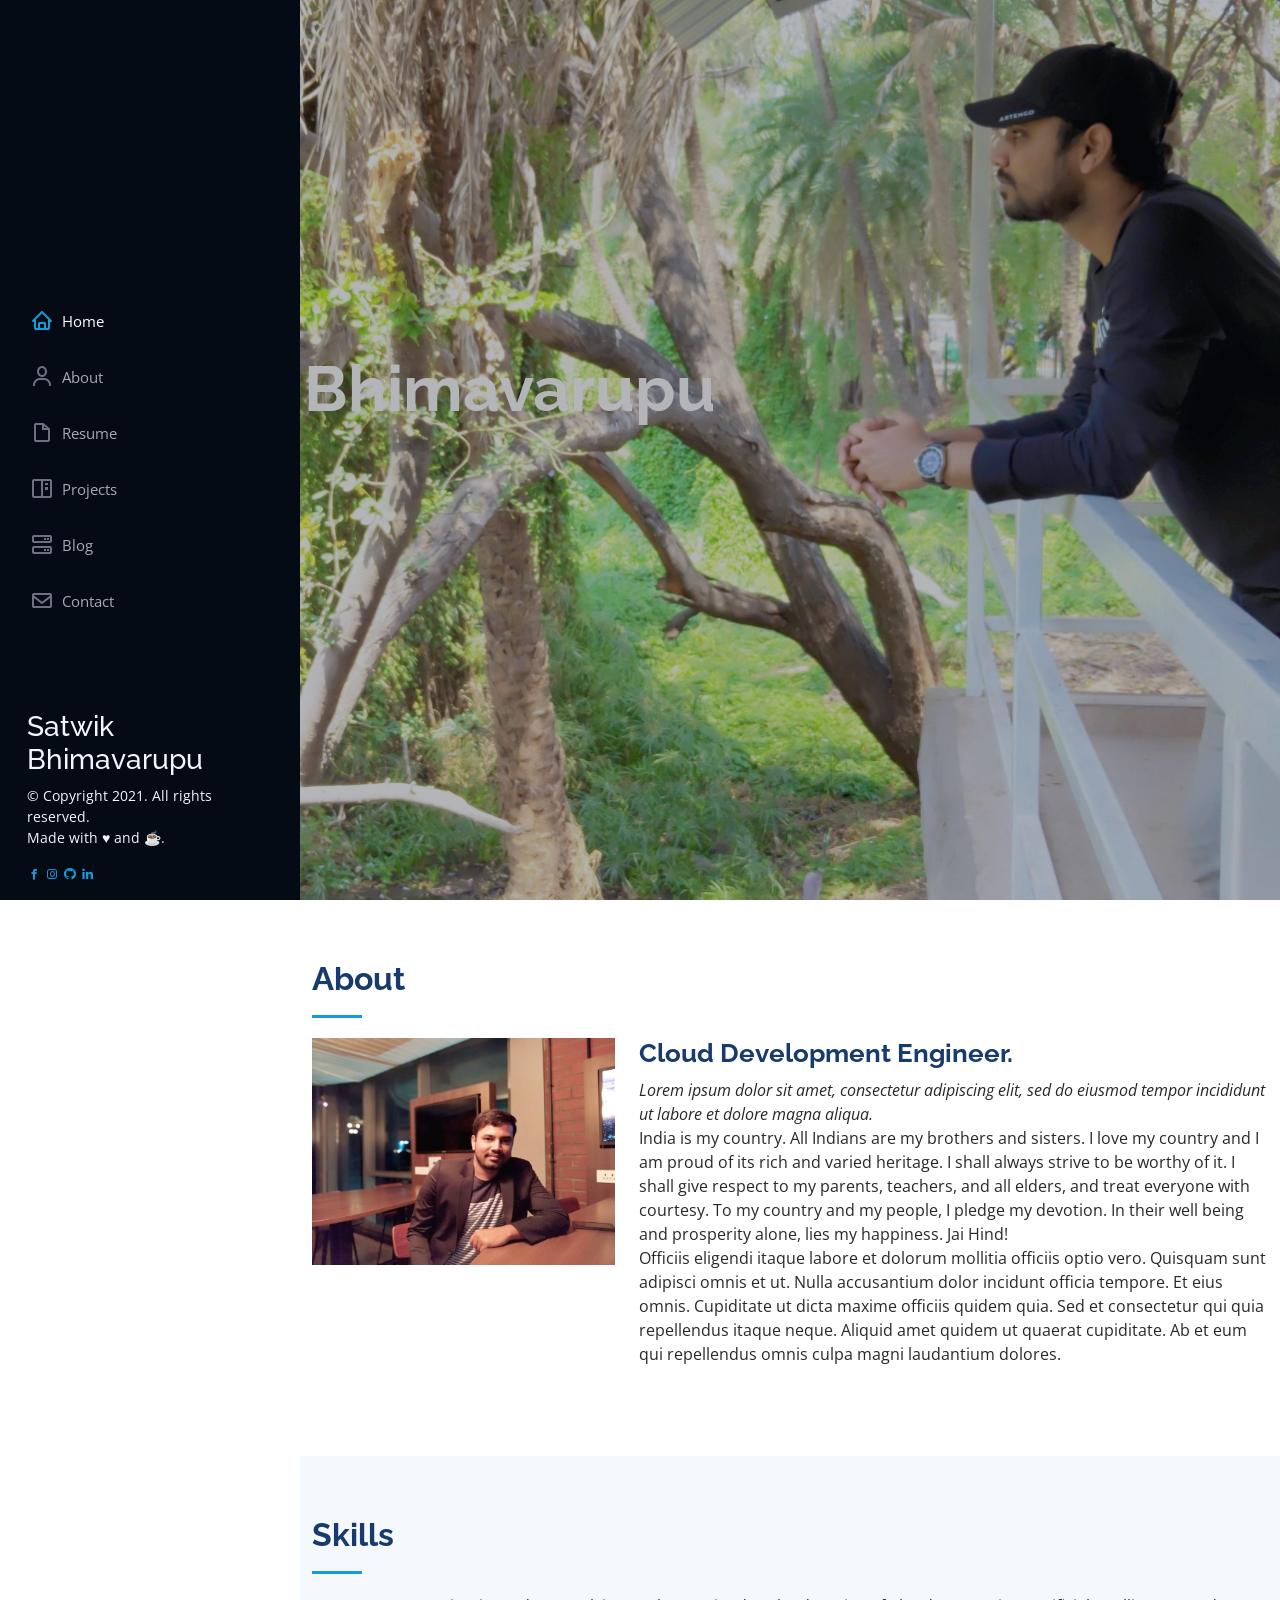
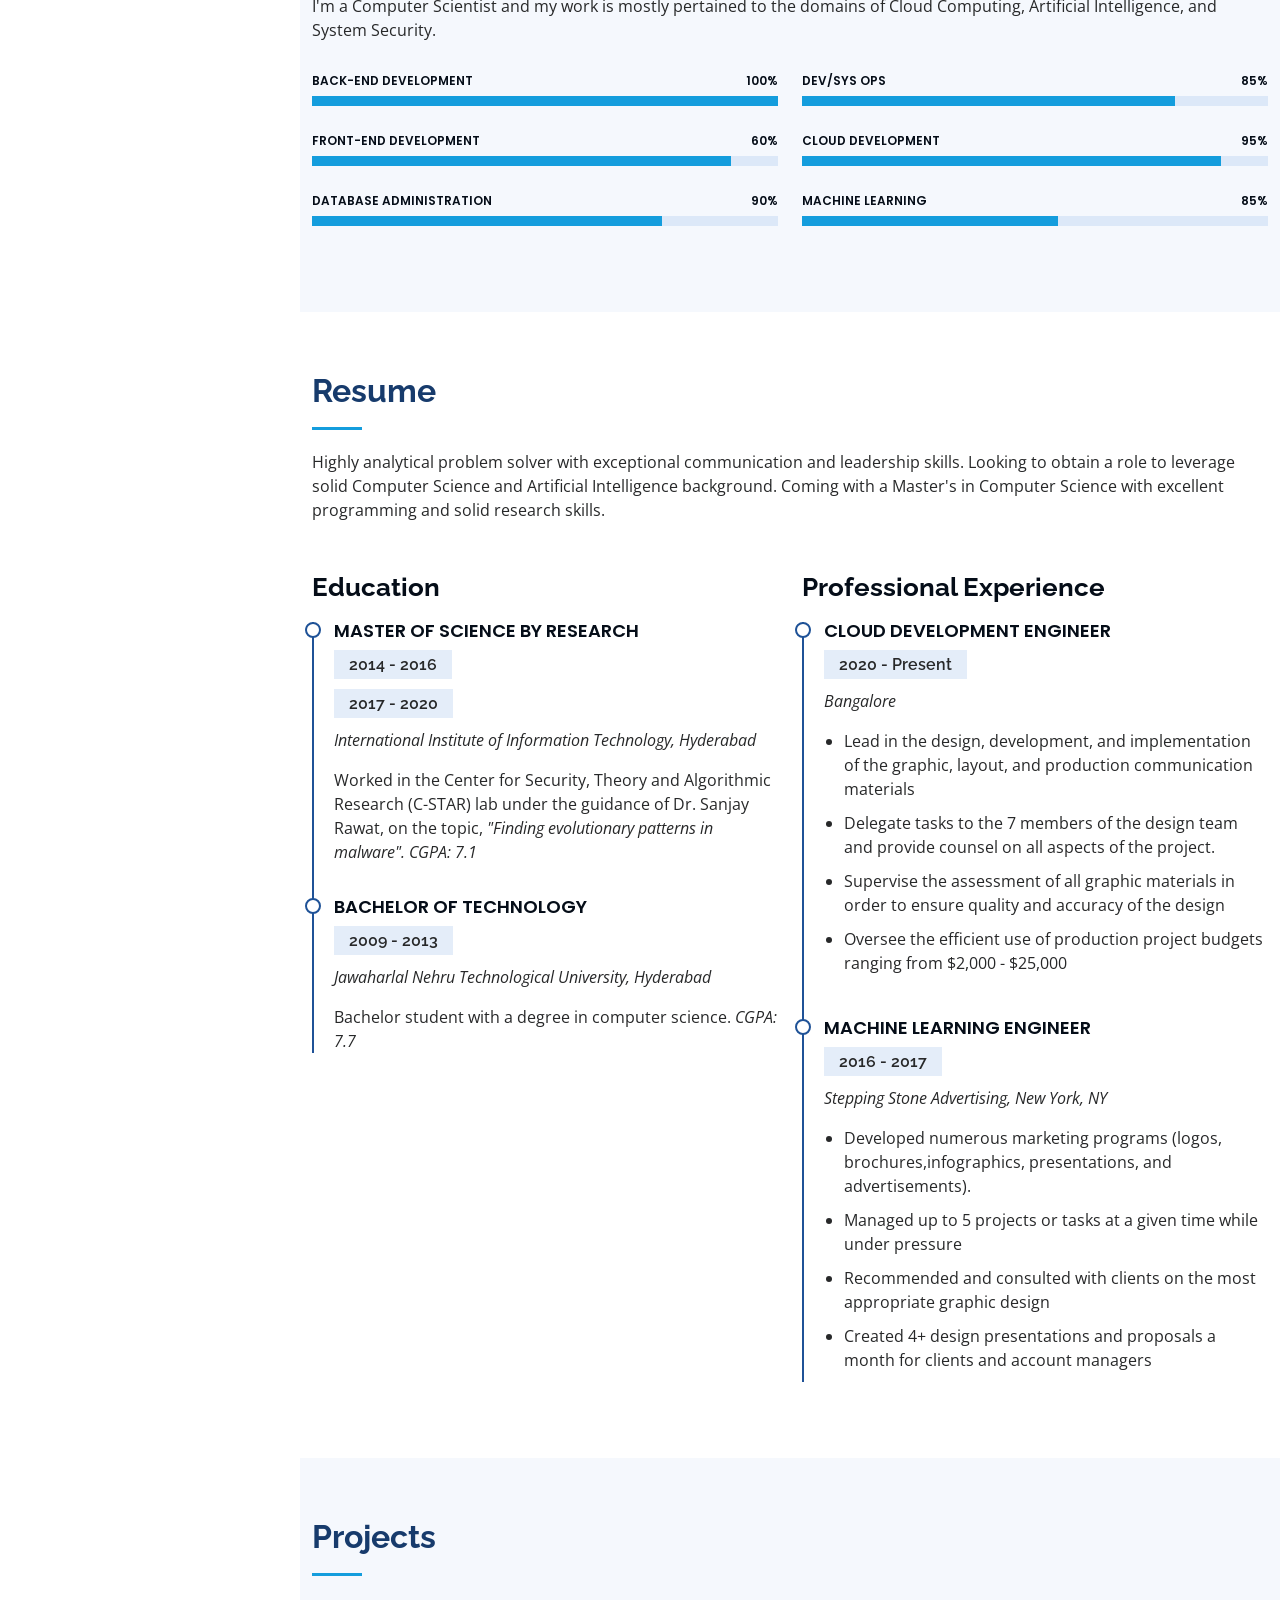
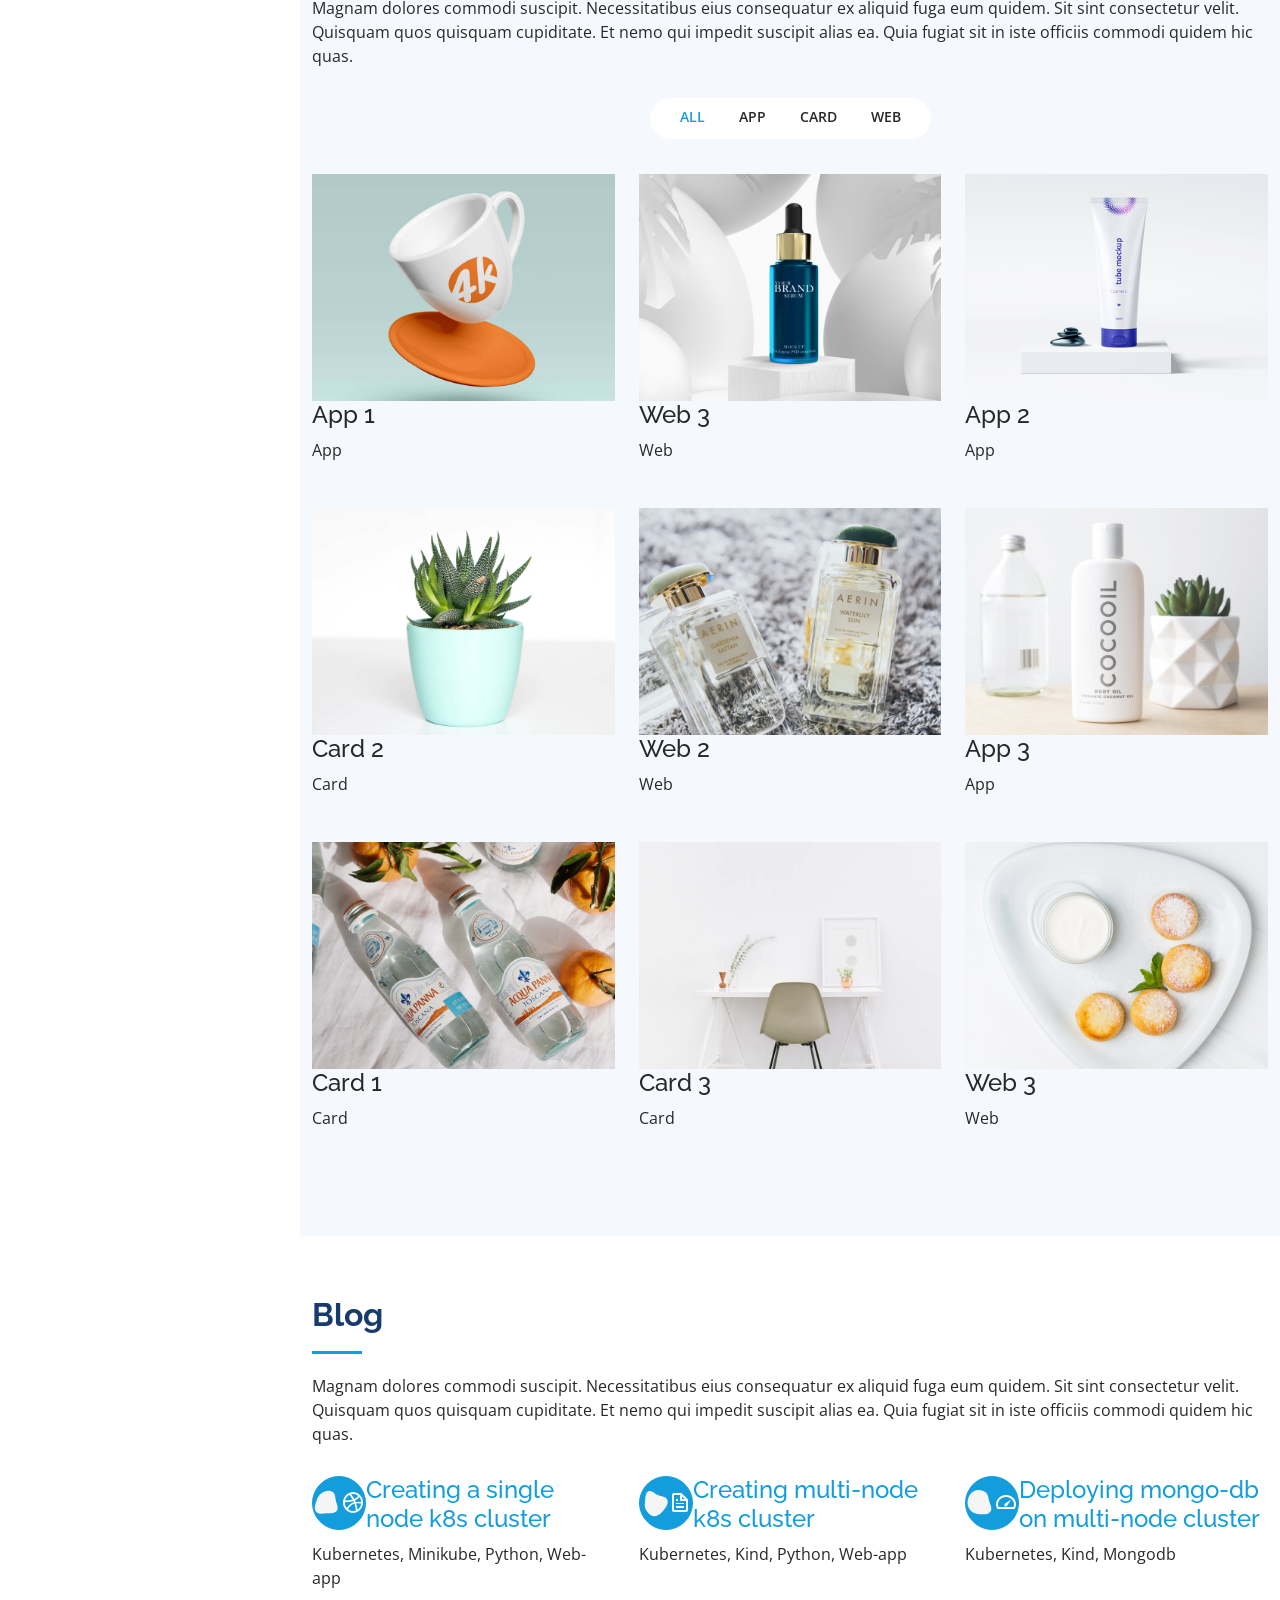
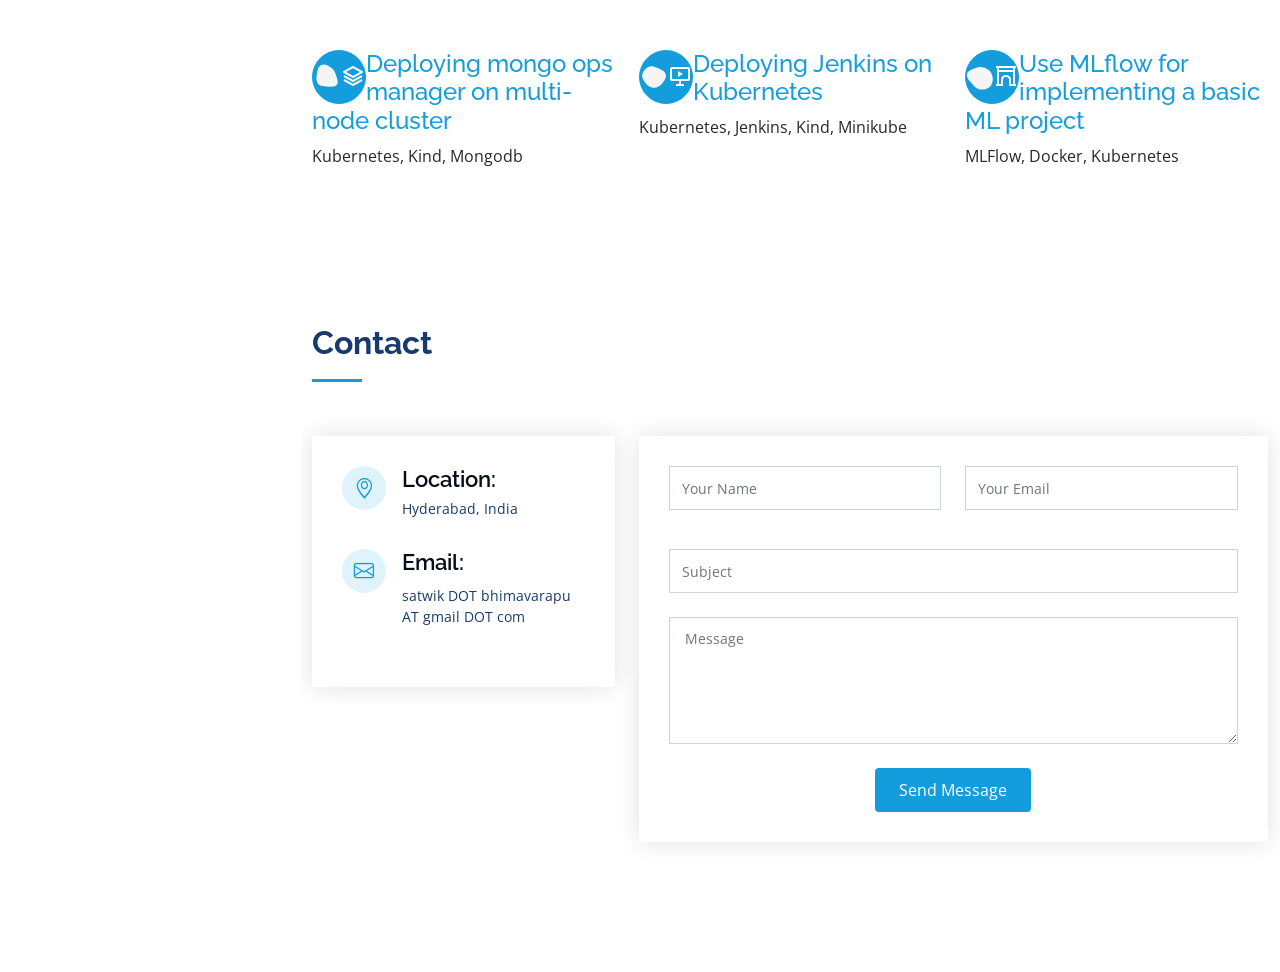
==== commit 65af62b5: "Update index.html" ====
--- a/index.html
+++ b/index.html
@@ -1,427 +1,534 @@
-<!DOCTYPE html>
-<html lang="en">
-
-<head>
-    <meta charset="utf-8">
-    <meta content="width=device-width, initial-scale=1.0" name="viewport">
-    <title>Satwik Bhimavarapu</title>
-    <meta content="" name="description">
-    <meta content="cloud, ml, ai, machine learning, devops, sre, cloud computing, artificial intelligence" name="keywords">
-    <!-- Favicons -->
-    <link href="assets/img/favicon.png" rel="icon">
-    <link href="assets/img/apple-touch-icon.png" rel="apple-touch-icon">
-    <!-- Google Fonts -->
-    <link href="https://fonts.googleapis.com/css?family=Open+Sans:300,300i,400,400i,600,600i,700,700i|Raleway:300,300i,400,400i,500,500i,600,600i,700,700i|Poppins:300,300i,400,400i,500,500i,600,600i,700,700i" rel="stylesheet">
-    <!-- Vendor CSS Files -->
-    <link href="assets/vendor/aos/aos.css" rel="stylesheet">
-    <link href="assets/vendor/bootstrap/css/bootstrap.min.css" rel="stylesheet">
-    <link href="assets/vendor/bootstrap-icons/bootstrap-icons.css" rel="stylesheet">
-    <link href="assets/vendor/boxicons/css/boxicons.min.css" rel="stylesheet">
-    <link href="assets/vendor/glightbox/css/glightbox.min.css" rel="stylesheet">
-    <link href="assets/vendor/swiper/swiper-bundle.min.css" rel="stylesheet">
-    <!-- Template Main CSS File -->
-    <link href="assets/css/style.css" rel="stylesheet">
-    <!-- =======================================================
-  * Template Name: iPortfolio - v3.2.0
-  * Template URL: https://bootstrapmade.com/iportfolio-bootstrap-portfolio-websites-template/
-  * Author: BootstrapMade.com
-  * License: https://bootstrapmade.com/license/
-  ======================================================== -->
-</head>
-
-<body>
-    <!-- ======= Mobile nav toggle button ======= -->
-    <i class="bi bi-list mobile-nav-toggle d-xl-none"></i>
-    <!-- ======= Header ======= -->
-    <header id="header">
-        <div class="d-flex flex-column">
-            <div class="profile">
-                <img src="assets/img/profile-img.jpg" alt="" class="img-fluid rounded-circle">
-                <h1 class="text-light"><a href="index.html">Satwik Bhimavarapu</a></h1>
-                <div class="social-links mt-3 text-center">
-                    <a href="#" class="facebook"><i class="bx bxl-facebook"></i></a>
-                    <a href="#" class="instagram"><i class="bx bxl-instagram"></i></a>
-                    <a href="#" class="github"><i class="bx bxl-github"></i></a>
-                    <a href="#" class="linkedin"><i class="bx bxl-linkedin"></i></a>
-                </div>
-            </div>
-            <nav id="navbar" class="nav-menu navbar">
-                <ul>
-                    <li><a href="#hero" class="nav-link scrollto active"><i class="bx bx-home"></i> <span>Home</span></a></li>
-                    <li><a href="#about" class="nav-link scrollto"><i class="bx bx-user"></i> <span>About</span></a></li>
-                    <li><a href="#resume" class="nav-link scrollto"><i class="bx bx-file-blank"></i> <span>Resume</span></a></li>
-                    <li><a href="#portfolio" class="nav-link scrollto"><i class="bx bx-book-content"></i> <span>Projects</span></a></li>
-                    <li><a href="#services" class="nav-link scrollto"><i class="bx bx-server"></i> <span>Blog</span></a></li>
-                    <li><a href="#contact" class="nav-link scrollto"><i class="bx bx-envelope"></i> <span>Contact</span></a></li>
-                </ul>
-            </nav><!-- .nav-menu -->
-        </div>
-    </header><!-- End Header -->
-    <!-- ======= Hero Section ======= -->
-    <section id="hero" class="d-flex flex-column justify-content-center align-items-center">
-        <div class="hero-container" data-aos="fade-in">
-            <h1>Satwik Bhimavarapu</h1>
-            <p>I'm <span class="typed" data-typed-items="Developer, Engineer, Scientist"></span></p>
-        </div>
-    </section><!-- End Hero -->
-    <main id="main">
-        <!-- ======= About Section ======= -->
-        <section id="about" class="about">
-            <div class="container">
-                <div class="section-title">
-                    <h2>About</h2>
-                </div>
-                <div class="row">
-                    <div class="col-lg-4" data-aos="fade-right">
-                        <img src="assets/img/profile-img.jpg" class="img-fluid" alt="">
-                    </div>
-                    <div class="col-lg-8 pt-4 pt-lg-0 content" data-aos="fade-left">
-                        <h3>Cloud Development Engineer</h3>
-                        <p class="fst-italic">
-                            Lorem ipsum dolor sit amet, consectetur adipiscing elit, sed do eiusmod tempor incididunt ut labore et dolore
-                            magna aliqua.
-                        </p>
-                        <p>
-                            Officiis eligendi itaque labore et dolorum mollitia officiis optio vero. Quisquam sunt adipisci omnis et ut. Nulla accusantium dolor incidunt officia tempore. Et eius omnis.
-                            Cupiditate ut dicta maxime officiis quidem quia. Sed et consectetur qui quia repellendus itaque neque. Aliquid amet quidem ut quaerat cupiditate. Ab et eum qui repellendus omnis culpa magni laudantium dolores.
-                        </p>
-                    </div>
-                </div>
-            </div>
-        </section><!-- End About Section -->
-
-        <!-- ======= Skills Section ======= -->
-        <section id="skills" class="skills section-bg">
-            <div class="container">
-                <div class="section-title">
-                    <h2>Skills</h2>
-                    <p>
-                        I'm a Computer Scientist and my work is mostly pertained to the domains of Cloud Computing, Artificial Intelligence, and System Security.
-                    </p>
-                </div>
-                <div class="row skills-content">
-                    <div class="col-lg-6" data-aos="fade-up">
-                        <div class="progress">
-                            <span class="skill">Back-end Development <i class="val">100%</i></span>
-                            <div class="progress-bar-wrap">
-                                <div class="progress-bar" role="progressbar" aria-valuenow="100" aria-valuemin="0" aria-valuemax="100"></div>
-                            </div>
-                        </div>
-                        <div class="progress">
-                            <span class="skill">Front-end Development <i class="val">60%</i></span>
-                            <div class="progress-bar-wrap">
-                                <div class="progress-bar" role="progressbar" aria-valuenow="90" aria-valuemin="0" aria-valuemax="100"></div>
-                            </div>
-                        </div>
-                        <div class="progress">
-                            <span class="skill">Database Administration <i class="val">90%</i></span>
-                            <div class="progress-bar-wrap">
-                                <div class="progress-bar" role="progressbar" aria-valuenow="75" aria-valuemin="0" aria-valuemax="100"></div>
-                            </div>
-                        </div>
-                    </div>
-                    <div class="col-lg-6" data-aos="fade-up" data-aos-delay="100">
-                        <div class="progress">
-                            <span class="skill">Dev/Sys Ops <i class="val">85%</i></span>
-                            <div class="progress-bar-wrap">
-                                <div class="progress-bar" role="progressbar" aria-valuenow="80" aria-valuemin="0" aria-valuemax="100"></div>
-                            </div>
-                        </div>
-                        <div class="progress">
-                            <span class="skill">Cloud Development <i class="val">95%</i></span>
-                            <div class="progress-bar-wrap">
-                                <div class="progress-bar" role="progressbar" aria-valuenow="90" aria-valuemin="0" aria-valuemax="100"></div>
-                            </div>
-                        </div>
-                        <div class="progress">
-                            <span class="skill">Machine Learning <i class="val">85%</i></span>
-                            <div class="progress-bar-wrap">
-                                <div class="progress-bar" role="progressbar" aria-valuenow="55" aria-valuemin="0" aria-valuemax="100"></div>
-                            </div>
-                        </div>
-                    </div>
-                </div>
-            </div>
-        </section><!-- End Skills Section -->
-
-        <!-- ======= Resume Section ======= -->
-        <section id="resume" class="resume">
-            <div class="container">
-                <div class="section-title">
-                    <h2>Resume</h2>
-                    <p>
-                      Highly analytical problem solver with exceptional communication and leadership skills. Looking to obtain a role to leverage solid Computer Science and Artificial Intelligence background. Coming with a Master's in Computer Science with excellent programming and solid research skills.
-                    </p>
-                </div>
-                <div class="row">
-                    <div class="col-lg-6" data-aos="fade-up">
-                        <h3 class="resume-title">Education</h3>
-                        <div class="resume-item">
-                            <h4>Master of Science by Research</h4>
-                            <h5>2014 - 2016</h5>
-                            <br>
-                            <h5>2017 - 2020</h5>
-                            <p><em>International Institute of Information Technology, Hyderabad</em></p>
-                            <p>Worked in the Center for Security, Theory and Algorithmic Research (C-STAR) lab under the guidance of Dr. Sanjay Rawat, on the topic, <em>"Finding evolutionary patterns in malware". CGPA: 7.1</em></p>
-                        </div>
-                        <div class="resume-item">
-                            <h4>Bachelor of Technology</h4>
-                            <h5>2009 - 2013</h5>
-                            <p><em>Jawaharlal Nehru Technological University, Hyderabad</em></p>
-                            <p>Bachelor student with a degree in computer science. <em>CGPA: 7.7</em></p>
-                        </div>
-                    </div>
-                    <div class="col-lg-6" data-aos="fade-up" data-aos-delay="100">
-                        <h3 class="resume-title">Professional Experience</h3>
-                        <div class="resume-item">
-                            <h4>Cloud Development Engineer</h4>
-                            <h5>2020 - Present</h5>
-                            <p><em>IBM Cloud, Bangalore</em></p>
-                            <ul>
-                                <li>Lead in the design, development, and implementation of the graphic, layout, and production communication materials</li>
-                                <li>Delegate tasks to the 7 members of the design team and provide counsel on all aspects of the project. </li>
-                                <li>Supervise the assessment of all graphic materials in order to ensure quality and accuracy of the design</li>
-                                <li>Oversee the efficient use of production project budgets ranging from $2,000 - $25,000</li>
-                            </ul>
-                        </div>
-                        <div class="resume-item">
-                            <h4>Machine Learning Engineer</h4>
-                            <h5>2016 - 2017</h5>
-                            <p><em>Phenom People, Hyderabad</em></p>
-                            <ul>
-                                <li>Developed numerous marketing programs (logos, brochures,infographics, presentations, and advertisements).</li>
-                                <li>Managed up to 5 projects or tasks at a given time while under pressure</li>
-                                <li>Recommended and consulted with clients on the most appropriate graphic design</li>
-                                <li>Created 4+ design presentations and proposals a month for clients and account managers</li>
-                            </ul>
-                        </div>
-                    </div>
-                </div>
-            </div>
-        </section><!-- End Resume Section -->
-        <!-- ======= Portfolio Section ======= -->
-        <section id="portfolio" class="portfolio section-bg">
-            <div class="container">
-                <div class="section-title">
-                    <h2>Projects</h2>
-                    <p>Magnam dolores commodi suscipit. Necessitatibus eius consequatur ex aliquid fuga eum quidem. Sit sint consectetur velit. Quisquam quos quisquam cupiditate. Et nemo qui impedit suscipit alias ea. Quia fugiat sit in iste officiis commodi quidem hic quas.</p>
-                </div>
-                <div class="row" data-aos="fade-up">
-                    <div class="col-lg-12 d-flex justify-content-center">
-                        <ul id="portfolio-flters">
-                            <li data-filter="*" class="filter-active">All</li>
-                            <li data-filter=".filter-app">App</li>
-                            <li data-filter=".filter-card">Card</li>
-                            <li data-filter=".filter-web">Web</li>
-                        </ul>
-                    </div>
-                </div>
-                <div class="row portfolio-container" data-aos="fade-up" data-aos-delay="100">
-                    <div class="col-lg-4 col-md-6 portfolio-item filter-app">
-                        <div class="portfolio-wrap">
-                            <img src="assets/img/portfolio/portfolio-1.jpg" class="img-fluid" alt="">
-                            <div class="portfolio-links">
-                                <a href="assets/img/portfolio/portfolio-1.jpg" data-gallery="portfolioGallery" class="portfolio-lightbox" title="App 1"><i class="bx bx-plus"></i></a>
-                                <a href="portfolio-details.html" title="More Details"><i class="bx bx-link"></i></a>
-                            </div>
-                        </div>
-                    </div>
-                    <div class="col-lg-4 col-md-6 portfolio-item filter-web">
-                        <div class="portfolio-wrap">
-                            <img src="assets/img/portfolio/portfolio-2.jpg" class="img-fluid" alt="">
-                            <div class="portfolio-links">
-                                <a href="assets/img/portfolio/portfolio-2.jpg" data-gallery="portfolioGallery" class="portfolio-lightbox" title="Web 3"><i class="bx bx-plus"></i></a>
-                                <a href="portfolio-details.html" title="More Details"><i class="bx bx-link"></i></a>
-                            </div>
-                        </div>
-                    </div>
-                    <div class="col-lg-4 col-md-6 portfolio-item filter-app">
-                        <div class="portfolio-wrap">
-                            <img src="assets/img/portfolio/portfolio-3.jpg" class="img-fluid" alt="">
-                            <div class="portfolio-links">
-                                <a href="assets/img/portfolio/portfolio-3.jpg" data-gallery="portfolioGallery" class="portfolio-lightbox" title="App 2"><i class="bx bx-plus"></i></a>
-                                <a href="portfolio-details.html" title="More Details"><i class="bx bx-link"></i></a>
-                            </div>
-                        </div>
-                    </div>
-                    <div class="col-lg-4 col-md-6 portfolio-item filter-card">
-                        <div class="portfolio-wrap">
-                            <img src="assets/img/portfolio/portfolio-4.jpg" class="img-fluid" alt="">
-                            <div class="portfolio-links">
-                                <a href="assets/img/portfolio/portfolio-4.jpg" data-gallery="portfolioGallery" class="portfolio-lightbox" title="Card 2"><i class="bx bx-plus"></i></a>
-                                <a href="portfolio-details.html" title="More Details"><i class="bx bx-link"></i></a>
-                            </div>
-                        </div>
-                    </div>
-                    <div class="col-lg-4 col-md-6 portfolio-item filter-web">
-                        <div class="portfolio-wrap">
-                            <img src="assets/img/portfolio/portfolio-5.jpg" class="img-fluid" alt="">
-                            <div class="portfolio-links">
-                                <a href="assets/img/portfolio/portfolio-5.jpg" data-gallery="portfolioGallery" class="portfolio-lightbox" title="Web 2"><i class="bx bx-plus"></i></a>
-                                <a href="portfolio-details.html" title="More Details"><i class="bx bx-link"></i></a>
-                            </div>
-                        </div>
-                    </div>
-                    <div class="col-lg-4 col-md-6 portfolio-item filter-app">
-                        <div class="portfolio-wrap">
-                            <img src="assets/img/portfolio/portfolio-6.jpg" class="img-fluid" alt="">
-                            <div class="portfolio-links">
-                                <a href="assets/img/portfolio/portfolio-6.jpg" data-gallery="portfolioGallery" class="portfolio-lightbox" title="App 3"><i class="bx bx-plus"></i></a>
-                                <a href="portfolio-details.html" title="More Details"><i class="bx bx-link"></i></a>
-                            </div>
-                        </div>
-                    </div>
-                    <div class="col-lg-4 col-md-6 portfolio-item filter-card">
-                        <div class="portfolio-wrap">
-                            <img src="assets/img/portfolio/portfolio-7.jpg" class="img-fluid" alt="">
-                            <div class="portfolio-links">
-                                <a href="assets/img/portfolio/portfolio-7.jpg" data-gallery="portfolioGallery" class="portfolio-lightbox" title="Card 1"><i class="bx bx-plus"></i></a>
-                                <a href="portfolio-details.html" title="More Details"><i class="bx bx-link"></i></a>
-                            </div>
-                        </div>
-                    </div>
-                    <div class="col-lg-4 col-md-6 portfolio-item filter-card">
-                        <div class="portfolio-wrap">
-                            <img src="assets/img/portfolio/portfolio-8.jpg" class="img-fluid" alt="">
-                            <div class="portfolio-links">
-                                <a href="assets/img/portfolio/portfolio-8.jpg" data-gallery="portfolioGallery" class="portfolio-lightbox" title="Card 3"><i class="bx bx-plus"></i></a>
-                                <a href="portfolio-details.html" title="More Details"><i class="bx bx-link"></i></a>
-                            </div>
-                        </div>
-                    </div>
-                    <div class="col-lg-4 col-md-6 portfolio-item filter-web">
-                        <div class="portfolio-wrap">
-                            <img src="assets/img/portfolio/portfolio-9.jpg" class="img-fluid" alt="">
-                            <div class="portfolio-links">
-                                <a href="assets/img/portfolio/portfolio-9.jpg" data-gallery="portfolioGallery" class="portfolio-lightbox" title="Web 3"><i class="bx bx-plus"></i></a>
-                                <a href="portfolio-details.html" title="More Details"><i class="bx bx-link"></i></a>
-                            </div>
-                        </div>
-                    </div>
-                </div>
-            </div>
-        </section><!-- End Portfolio Section -->
-        <!-- ======= Services Section ======= -->
-        <section id="services" class="services">
-            <div class="container">
-                <div class="section-title">
-                    <h2>Blog</h2>
-                    <p>Magnam dolores commodi suscipit. Necessitatibus eius consequatur ex aliquid fuga eum quidem. Sit sint consectetur velit. Quisquam quos quisquam cupiditate. Et nemo qui impedit suscipit alias ea. Quia fugiat sit in iste officiis commodi quidem hic quas.</p>
-                </div>
-                <div class="row">
-                    <div class="col-lg-4 col-md-6 icon-box" data-aos="fade-up">
-                        <div class="icon"><i class="bi bi-briefcase"></i></div>
-                        <h4 class="title"><a href="">Creating a single node k8s cluster</a></h4>
-                        <p class="description">Kubernetes, Minikube, Python, Web-app</p>
-                    </div>
-                    <div class="col-lg-4 col-md-6 icon-box" data-aos="fade-up" data-aos-delay="100">
-                        <div class="icon"><i class="bi bi-card-checklist"></i></div>
-                        <h4 class="title"><a href="">Creating multi-node k8s cluster</a></h4>
-                        <p class="description">Kubernetes, Kind, Python, Web-app</p>
-                    </div>
-                    <div class="col-lg-4 col-md-6 icon-box" data-aos="fade-up" data-aos-delay="200">
-                        <div class="icon"><i class="bi bi-bar-chart"></i></div>
-                        <h4 class="title"><a href="">Deploying mongo-db on multi-node cluster</a></h4>
-                        <p class="description">Kubernetes, Kind, Mongodb</p>
-                    </div>
-                    <div class="col-lg-4 col-md-6 icon-box" data-aos="fade-up" data-aos-delay="300">
-                        <div class="icon"><i class="bi bi-binoculars"></i></div>
-                        <h4 class="title"><a href="">Deploying mongo ops manager on multi-node cluster</a></h4>
-                        <p class="description">Kubernetes, Kind, Mongodb</p>
-                    </div>
-                    <div class="col-lg-4 col-md-6 icon-box" data-aos="fade-up" data-aos-delay="400">
-                        <div class="icon"><i class="bi bi-brightness-high"></i></div>
-                        <h4 class="title"><a href="">Deploying Jenkins on Kubernetes</a></h4>
-                        <p class="description">Kubernetes, Jenkins, Kind, Minikube</p>
-                    </div>
-                    <div class="col-lg-4 col-md-6 icon-box" data-aos="fade-up" data-aos-delay="500">
-                        <div class="icon"><i class="bi bi-calendar4-week"></i></div>
-                        <h4 class="title"><a href="">Use MLflow for implementing a basic ML project</a></h4>
-                        <p class="description">MLFlow, Docker, Kubernetes</p>
-                    </div>
-                </div>
-            </div>
-        </section><!-- End Services Section -->
-        <!-- ======= Contact Section ======= -->
-        <section id="contact" class="contact">
-            <div class="container">
-                <div class="section-title">
-                    <h2>Contact</h2>
-                    <p>Magnam dolores commodi suscipit. Necessitatibus eius consequatur ex aliquid fuga eum quidem. Sit sint consectetur velit. Quisquam quos quisquam cupiditate. Et nemo qui impedit suscipit alias ea. Quia fugiat sit in iste officiis commodi quidem hic quas.</p>
-                </div>
-                <div class="row" data-aos="fade-in">
-                    <div class="col-lg-5 d-flex align-items-stretch">
-                        <div class="info">
-                            <div class="address">
-                                <i class="bi bi-geo-alt"></i>
-                                <h4>Location:</h4>
-                                <p>Hyderabad, India</p>
-                            </div>
-                            <div class="email">
-                                <i class="bi bi-envelope"></i>
-                                <h4>Email:</h4>
-                                <p>satwik DOT bhimavarapu AT gmail DOT com</p>
-                            </div>
-                            <iframe src="https://www.google.com/maps/embed?pb=!1m18!1m12!1m3!1d243646.8800631595!2d78.26796136109822!3d17.412627412353384!2m3!1f0!2f0!3f0!3m2!1i1024!2i768!4f13.1!3m3!1m2!1s0x3bcb99daeaebd2c7%3A0xae93b78392bafbc2!2sHyderabad%2C%20Telangana!5e0!3m2!1sen!2sin!4v1622550925879!5m2!1sen!2sin" width="600" height="450" style="border:0;" allowfullscreen="" loading="lazy"></iframe>
-                        </div>
-                    </div>
-                    <div class="col-lg-7 mt-5 mt-lg-0 d-flex align-items-stretch">
-                        <form action="forms/contact.php" method="post" role="form" class="php-email-form">
-                            <div class="row">
-                                <div class="form-group col-md-6">
-                                    <label for="name">Your Name</label>
-                                    <input type="text" name="name" class="form-control" id="name" required>
-                                </div>
-                                <div class="form-group col-md-6">
-                                    <label for="name">Your Email</label>
-                                    <input type="email" class="form-control" name="email" id="email" required>
-                                </div>
-                            </div>
-                            <div class="form-group">
-                                <label for="name">Subject</label>
-                                <input type="text" class="form-control" name="subject" id="subject" required>
-                            </div>
-                            <div class="form-group">
-                                <label for="name">Message</label>
-                                <textarea class="form-control" name="message" rows="10" required></textarea>
-                            </div>
-                            <div class="my-3">
-                                <div class="loading">Loading</div>
-                                <div class="error-message"></div>
-                                <div class="sent-message">Your message has been sent. Thank you!</div>
-                            </div>
-                            <div class="text-center"><button type="submit">Send Message</button></div>
-                        </form>
-                    </div>
-                </div>
-            </div>
-        </section><!-- End Contact Section -->
-    </main><!-- End #main -->
-    <!-- ======= Footer ======= -->
-    <footer id="footer">
-        <div class="container">
-            <div class="copyright">
-                &copy; Copyright, 2021.
-                <br>
-                <strong><span>Satwik Bhimavarapu</span></strong>
-                <br>
-                Made with ♥ and ☕.
-            </div>
-        </div>
-    </footer><!-- End  Footer -->
-    <a href="#" class="back-to-top d-flex align-items-center justify-content-center"><i class="bi bi-arrow-up-short"></i></a>
-    <!-- Vendor JS Files -->
-    <script src="assets/vendor/aos/aos.js"></script>
-    <script src="assets/vendor/bootstrap/js/bootstrap.bundle.min.js"></script>
-    <script src="assets/vendor/glightbox/js/glightbox.min.js"></script>
-    <script src="assets/vendor/isotope-layout/isotope.pkgd.min.js"></script>
-    <script src="assets/vendor/php-email-form/validate.js"></script>
-    <script src="assets/vendor/purecounter/purecounter.js"></script>
-    <script src="assets/vendor/swiper/swiper-bundle.min.js"></script>
-    <script src="assets/vendor/typed.js/typed.min.js"></script>
-    <script src="assets/vendor/waypoints/noframework.waypoints.js"></script>
-    <!-- Template Main JS File -->
-    <script src="assets/js/main.js"></script>
-</body>
-
-</html>+<!DOCTYPE html>
+<html lang="en">
+
+<head>
+    <meta charset="utf-8">
+    <meta content="width=device-width, initial-scale=1.0" name="viewport">
+    <title>Satwikbh</title>
+    <meta content="" name="description">
+    <meta content="cloud, ml, ai, machine learning, devops, sre, cloud computing, artificial intelligence" name="keywords">
+    <!-- Favicons -->
+    <!-- <link href="assets/img/favicon.png" rel="icon">
+  <link href="assets/img/apple-touch-icon.png" rel="apple-touch-icon"> -->
+    <!-- Google Fonts -->
+    <link href="https://fonts.googleapis.com/css?family=Open+Sans:300,300i,400,400i,600,600i,700,700i|Raleway:300,300i,400,400i,500,500i,600,600i,700,700i|Poppins:300,300i,400,400i,500,500i,600,600i,700,700i" rel="stylesheet">
+    <!-- Vendor CSS Files -->
+    <link href="assets/vendor/aos/aos.css" rel="stylesheet">
+    <link href="assets/vendor/bootstrap/css/bootstrap.min.css" rel="stylesheet">
+    <link href="assets/vendor/bootstrap-icons/bootstrap-icons.css" rel="stylesheet">
+    <link href="assets/vendor/boxicons/css/boxicons.min.css" rel="stylesheet">
+    <link href="assets/vendor/glightbox/css/glightbox.min.css" rel="stylesheet">
+    <link href="assets/vendor/swiper/swiper-bundle.min.css" rel="stylesheet">
+    <!-- Template Main CSS File -->
+    <link href="assets/css/style.css" rel="stylesheet">
+    <!-- =======================================================
+  * Template Name: MyResume - v4.2.0
+  * Template URL: https://bootstrapmade.com/free-html-bootstrap-template-my-resume/
+  * Author: BootstrapMade.com
+  * License: https://bootstrapmade.com/license/
+  ======================================================== -->
+</head>
+
+<body>
+    <!-- ======= Mobile nav toggle button ======= -->
+    <!-- <button type="button" class="mobile-nav-toggle d-xl-none"><i class="bi bi-list mobile-nav-toggle"></i></button> -->
+    <i class="bi bi-list mobile-nav-toggle d-xl-none"></i>
+    <!-- ======= Header ======= -->
+    <header id="header" class="d-flex flex-column justify-content-center">
+        <nav id="navbar" class="navbar nav-menu">
+            <ul>
+                <li><a href="#hero" class="nav-link scrollto active"><i class="bx bx-home"></i> <span>Home</span></a></li>
+                <li><a href="#about" class="nav-link scrollto"><i class="bx bx-user"></i> <span>About</span></a></li>
+                <li><a href="#resume" class="nav-link scrollto"><i class="bx bx-file-blank"></i> <span>Resume</span></a></li>
+                <li><a href="#portfolio" class="nav-link scrollto"><i class="bx bx-book-content"></i> <span>Projects</span></a></li>
+                <li><a href="#services" class="nav-link scrollto"><i class="bx bx-server"></i> <span>Blog</span></a></li>
+                <li><a href="#contact" class="nav-link scrollto"><i class="bx bx-envelope"></i> <span>Contact</span></a></li>
+            </ul>
+        </nav><!-- .nav-menu -->
+    </header><!-- End Header -->
+    <!-- ======= Hero Section ======= -->
+    <section id="hero" class="d-flex flex-column justify-content-center">
+        <div class="container" data-aos="zoom-in" data-aos-delay="100">
+            <h1>Satwik Bhimavarupu</h1>
+            <p>I'm a <span class="typed" data-typed-items="Developer, Engineer, Scientist"></span></p>
+            <div class="social-links">
+                <a href="https://www.facebook.com/b.h.satwik" class="facebook"><i class="bx bxl-facebook"></i></a>
+                <a href="#" class="instagram"><i class="bx bxl-instagram"></i></a>
+                <a href="#" class="github"><i class="bx bxl-github"></i></a>
+                <a href="https://in.linkedin.com/in/satwikbh" class="linkedin"><i class="bx bxl-linkedin"></i></a>
+            </div>
+        </div>
+    </section><!-- End Hero -->
+    <main id="main">
+        <!-- ======= About Section ======= -->
+        <section id="about" class="about">
+            <div class="container" data-aos="fade-up">
+                <div class="section-title">
+                    <h2>About</h2>
+                    <div class="row">
+                        <div class="col-lg-4">
+                            <img src="assets/img/profile-img.jpg" class="img-fluid" alt="">
+                        </div>
+                        <div class="col-lg-8 pt-4 pt-lg-0 content">
+                            <h3>Cloud Development Engineer.</h3>
+                            <p class="fst-italic">
+                                Lorem ipsum dolor sit amet, consectetur adipiscing elit, sed do eiusmod tempor incididunt ut labore et dolore
+                                magna aliqua.
+                            </p>
+                            <p> India is my country.
+                                All Indians are my brothers and sisters.
+                                I love my country and I am proud of its rich and varied heritage.
+                                I shall always strive to be worthy of it.
+                                I shall give respect to my parents, teachers, and all elders, and treat everyone with courtesy.
+                                To my country and my people, I pledge my devotion.
+                                In their well being and prosperity alone, lies my happiness.
+                                Jai Hind!</p>
+                            <p>
+                                Officiis eligendi itaque labore et dolorum mollitia officiis optio vero. Quisquam sunt adipisci omnis et ut. Nulla accusantium dolor incidunt officia tempore. Et eius omnis.
+                                Cupiditate ut dicta maxime officiis quidem quia. Sed et consectetur qui quia repellendus itaque neque. Aliquid amet quidem ut quaerat cupiditate. Ab et eum qui repellendus omnis culpa magni laudantium dolores.
+                            </p>
+                        </div>
+                    </div>
+                </div>
+        </section><!-- End About Section -->
+        <!-- ======= Skills Section ======= -->
+        <section id="skills" class="skills section-bg">
+            <div class="container" data-aos="fade-up">
+                <div class="section-title">
+                    <h2>Skills</h2>
+                    <p>I'm a Computer Scientist and my work is mostly pertained to the domains of Cloud Computing, Artificial Intelligence, and System Security.</p>
+                </div>
+                <div class="row skills-content">
+                    <div class="col-lg-6">
+                        <div class="progress">
+                            <span class="skill">Back-end Development<i class="val">100%</i></span>
+                            <div class="progress-bar-wrap">
+                                <div class="progress-bar" role="progressbar" aria-valuenow="100" aria-valuemin="0" aria-valuemax="100"></div>
+                            </div>
+                        </div>
+                        <div class="progress">
+                            <span class="skill">Front-end Development<i class="val">60%</i></span>
+                            <div class="progress-bar-wrap">
+                                <div class="progress-bar" role="progressbar" aria-valuenow="90" aria-valuemin="0" aria-valuemax="100"></div>
+                            </div>
+                        </div>
+                        <div class="progress">
+                            <span class="skill">Database Administration<i class="val">90%</i></span>
+                            <div class="progress-bar-wrap">
+                                <div class="progress-bar" role="progressbar" aria-valuenow="75" aria-valuemin="0" aria-valuemax="100"></div>
+                            </div>
+                        </div>
+                    </div>
+                    <div class="col-lg-6">
+                        <div class="progress">
+                            <span class="skill">Dev/Sys Ops<i class="val">85%</i></span>
+                            <div class="progress-bar-wrap">
+                                <div class="progress-bar" role="progressbar" aria-valuenow="80" aria-valuemin="0" aria-valuemax="100"></div>
+                            </div>
+                        </div>
+                        <div class="progress">
+                            <span class="skill">Cloud Development<i class="val">95%</i></span>
+                            <div class="progress-bar-wrap">
+                                <div class="progress-bar" role="progressbar" aria-valuenow="90" aria-valuemin="0" aria-valuemax="100"></div>
+                            </div>
+                        </div>
+                        <div class="progress">
+                            <span class="skill">Machine Learning<i class="val">85%</i></span>
+                            <div class="progress-bar-wrap">
+                                <div class="progress-bar" role="progressbar" aria-valuenow="55" aria-valuemin="0" aria-valuemax="100"></div>
+                            </div>
+                        </div>
+                    </div>
+                </div>
+            </div>
+        </section><!-- End Skills Section -->
+        <!-- ======= Resume Section ======= -->
+        <section id="resume" class="resume">
+            <div class="container" data-aos="fade-up">
+                <div class="section-title">
+                    <h2>Resume</h2>
+                    <p>
+                        Highly analytical problem solver with exceptional communication and leadership skills. Looking to obtain a role to leverage solid Computer Science and Artificial Intelligence background. Coming with a Master's in Computer Science with excellent programming and solid research skills.
+                    </p>
+                </div>
+                <div class="row">
+                    <div class="col-lg-6">
+                        <h3 class="resume-title">Education</h3>
+                        <div class="resume-item">
+                            <h4>Master of Science by Research</h4>
+                            <h5>2014 - 2016</h5>
+                            <br>
+                            <h5>2017 - 2020</h5>
+                            <p><em>International Institute of Information Technology, Hyderabad</em></p>
+                            <p>Worked in the Center for Security, Theory and Algorithmic Research (C-STAR) lab under the guidance of Dr. Sanjay Rawat, on the topic, <em>"Finding evolutionary patterns in malware". CGPA: 7.1</em></p>
+                        </div>
+                        <div class="resume-item">
+                            <h4>Bachelor of Technology</h4>
+                            <h5>2009 - 2013</h5>
+                            <p><em>Jawaharlal Nehru Technological University, Hyderabad</em></p>
+                            <p>Bachelor student with a degree in computer science. <em>CGPA: 7.7</em></p>
+                        </div>
+                    </div>
+                    <div class="col-lg-6">
+                        <h3 class="resume-title">Professional Experience</h3>
+                        <div class="resume-item">
+                            <h4>Cloud Development Engineer</h4>
+                            <h5>2020 - Present</h5>
+                            <p><em>Bangalore</em></p>
+                            <ul>
+                                <li>Lead in the design, development, and implementation of the graphic, layout, and production communication materials</li>
+                                <li>Delegate tasks to the 7 members of the design team and provide counsel on all aspects of the project. </li>
+                                <li>Supervise the assessment of all graphic materials in order to ensure quality and accuracy of the design</li>
+                                <li>Oversee the efficient use of production project budgets ranging from $2,000 - $25,000</li>
+                            </ul>
+                        </div>
+                        <div class="resume-item">
+                            <h4>Machine Learning Engineer</h4>
+                            <h5>2016 - 2017</h5>
+                            <p><em>Stepping Stone Advertising, New York, NY</em></p>
+                            <ul>
+                                <li>Developed numerous marketing programs (logos, brochures,infographics, presentations, and advertisements).</li>
+                                <li>Managed up to 5 projects or tasks at a given time while under pressure</li>
+                                <li>Recommended and consulted with clients on the most appropriate graphic design</li>
+                                <li>Created 4+ design presentations and proposals a month for clients and account managers</li>
+                            </ul>
+                        </div>
+                    </div>
+                </div>
+            </div>
+        </section><!-- End Resume Section -->
+        <!-- ======= Portfolio Section ======= -->
+        <section id="portfolio" class="portfolio section-bg">
+            <div class="container" data-aos="fade-up">
+                <div class="section-title">
+                    <h2>Projects</h2>
+                    <p>Magnam dolores commodi suscipit. Necessitatibus eius consequatur ex aliquid fuga eum quidem. Sit sint consectetur velit. Quisquam quos quisquam cupiditate. Et nemo qui impedit suscipit alias ea. Quia fugiat sit in iste officiis commodi quidem hic quas.</p>
+                </div>
+                <div class="row">
+                    <div class="col-lg-12 d-flex justify-content-center" data-aos="fade-up" data-aos-delay="100">
+                        <ul id="portfolio-flters">
+                            <li data-filter="*" class="filter-active">All</li>
+                            <li data-filter=".filter-app">App</li>
+                            <li data-filter=".filter-card">Card</li>
+                            <li data-filter=".filter-web">Web</li>
+                        </ul>
+                    </div>
+                </div>
+                <div class="row portfolio-container" data-aos="fade-up" data-aos-delay="200">
+                    <div class="col-lg-4 col-md-6 portfolio-item filter-app">
+                        <div class="portfolio-wrap">
+                            <img src="assets/img/portfolio/portfolio-1.jpg" class="img-fluid" alt="">
+                            <div class="portfolio-info">
+                                <h4>App 1</h4>
+                                <p>App</p>
+                                <div class="portfolio-links">
+                                    <a href="assets/img/portfolio/portfolio-1.jpg" data-gallery="portfolioGallery" class="portfolio-lightbox" title="App 1"><i class="bx bx-plus"></i></a>
+                                    <a href="portfolio-details.html" class="portfolio-details-lightbox" data-glightbox="type: external" title="Portfolio Details"><i class="bx bx-link"></i></a>
+                                </div>
+                            </div>
+                        </div>
+                    </div>
+                    <div class="col-lg-4 col-md-6 portfolio-item filter-web">
+                        <div class="portfolio-wrap">
+                            <img src="assets/img/portfolio/portfolio-2.jpg" class="img-fluid" alt="">
+                            <div class="portfolio-info">
+                                <h4>Web 3</h4>
+                                <p>Web</p>
+                                <div class="portfolio-links">
+                                    <a href="assets/img/portfolio/portfolio-2.jpg" data-gallery="portfolioGallery" class="portfolio-lightbox" title="Web 3"><i class="bx bx-plus"></i></a>
+                                    <a href="portfolio-details.html" class="portfolio-details-lightbox" data-glightbox="type: external" title="Portfolio Details"><i class="bx bx-link"></i></a>
+                                </div>
+                            </div>
+                        </div>
+                    </div>
+                    <div class="col-lg-4 col-md-6 portfolio-item filter-app">
+                        <div class="portfolio-wrap">
+                            <img src="assets/img/portfolio/portfolio-3.jpg" class="img-fluid" alt="">
+                            <div class="portfolio-info">
+                                <h4>App 2</h4>
+                                <p>App</p>
+                                <div class="portfolio-links">
+                                    <a href="assets/img/portfolio/portfolio-3.jpg" data-gallery="portfolioGallery" class="portfolio-lightbox" title="App 2"><i class="bx bx-plus"></i></a>
+                                    <a href="portfolio-details.html" class="portfolio-details-lightbox" data-glightbox="type: external" title="Portfolio Details"><i class="bx bx-link"></i></a>
+                                </div>
+                            </div>
+                        </div>
+                    </div>
+                    <div class="col-lg-4 col-md-6 portfolio-item filter-card">
+                        <div class="portfolio-wrap">
+                            <img src="assets/img/portfolio/portfolio-4.jpg" class="img-fluid" alt="">
+                            <div class="portfolio-info">
+                                <h4>Card 2</h4>
+                                <p>Card</p>
+                                <div class="portfolio-links">
+                                    <a href="assets/img/portfolio/portfolio-4.jpg" data-gallery="portfolioGallery" class="portfolio-lightbox" title="Card 2"><i class="bx bx-plus"></i></a>
+                                    <a href="portfolio-details.html" class="portfolio-details-lightbox" data-glightbox="type: external" title="Portfolio Details"><i class="bx bx-link"></i></a>
+                                </div>
+                            </div>
+                        </div>
+                    </div>
+                    <div class="col-lg-4 col-md-6 portfolio-item filter-web">
+                        <div class="portfolio-wrap">
+                            <img src="assets/img/portfolio/portfolio-5.jpg" class="img-fluid" alt="">
+                            <div class="portfolio-info">
+                                <h4>Web 2</h4>
+                                <p>Web</p>
+                                <div class="portfolio-links">
+                                    <a href="assets/img/portfolio/portfolio-5.jpg" data-gallery="portfolioGallery" class="portfolio-lightbox" title="Web 2"><i class="bx bx-plus"></i></a>
+                                    <a href="portfolio-details.html" class="portfolio-details-lightbox" data-glightbox="type: external" title="Portfolio Details"><i class="bx bx-link"></i></a>
+                                </div>
+                            </div>
+                        </div>
+                    </div>
+                    <div class="col-lg-4 col-md-6 portfolio-item filter-app">
+                        <div class="portfolio-wrap">
+                            <img src="assets/img/portfolio/portfolio-6.jpg" class="img-fluid" alt="">
+                            <div class="portfolio-info">
+                                <h4>App 3</h4>
+                                <p>App</p>
+                                <div class="portfolio-links">
+                                    <a href="assets/img/portfolio/portfolio-6.jpg" data-gallery="portfolioGallery" class="portfolio-lightbox" title="App 3"><i class="bx bx-plus"></i></a>
+                                    <a href="portfolio-details.html" class="portfolio-details-lightbox" data-glightbox="type: external" title="Portfolio Details"><i class="bx bx-link"></i></a>
+                                </div>
+                            </div>
+                        </div>
+                    </div>
+                    <div class="col-lg-4 col-md-6 portfolio-item filter-card">
+                        <div class="portfolio-wrap">
+                            <img src="assets/img/portfolio/portfolio-7.jpg" class="img-fluid" alt="">
+                            <div class="portfolio-info">
+                                <h4>Card 1</h4>
+                                <p>Card</p>
+                                <div class="portfolio-links">
+                                    <a href="assets/img/portfolio/portfolio-7.jpg" data-gallery="portfolioGallery" class="portfolio-lightbox" title="Card 1"><i class="bx bx-plus"></i></a>
+                                    <a href="portfolio-details.html" class="portfolio-details-lightbox" data-glightbox="type: external" title="Portfolio Details"><i class="bx bx-link"></i></a>
+                                </div>
+                            </div>
+                        </div>
+                    </div>
+                    <div class="col-lg-4 col-md-6 portfolio-item filter-card">
+                        <div class="portfolio-wrap">
+                            <img src="assets/img/portfolio/portfolio-8.jpg" class="img-fluid" alt="">
+                            <div class="portfolio-info">
+                                <h4>Card 3</h4>
+                                <p>Card</p>
+                                <div class="portfolio-links">
+                                    <a href="assets/img/portfolio/portfolio-8.jpg" data-gallery="portfolioGallery" class="portfolio-lightbox" title="Card 3"><i class="bx bx-plus"></i></a>
+                                    <a href="portfolio-details.html" class="portfolio-details-lightbox" data-glightbox="type: external" title="Portfolio Details"><i class="bx bx-link"></i></a>
+                                </div>
+                            </div>
+                        </div>
+                    </div>
+                    <div class="col-lg-4 col-md-6 portfolio-item filter-web">
+                        <div class="portfolio-wrap">
+                            <img src="assets/img/portfolio/portfolio-9.jpg" class="img-fluid" alt="">
+                            <div class="portfolio-info">
+                                <h4>Web 3</h4>
+                                <p>Web</p>
+                                <div class="portfolio-links">
+                                    <a href="assets/img/portfolio/portfolio-9.jpg" data-gallery="portfolioGallery" class="portfolio-lightbox" title="Web 3"><i class="bx bx-plus"></i></a>
+                                    <a href="portfolio-details.html" class="portfolio-details-lightbox" data-glightbox="type: external" title="Portfolio Details"><i class="bx bx-link"></i></a>
+                                </div>
+                            </div>
+                        </div>
+                    </div>
+                </div>
+            </div>
+        </section><!-- End Portfolio Section -->
+        <!-- ======= Blog Section ======= -->
+        <section id="services" class="services">
+            <div class="container" data-aos="fade-up">
+                <div class="section-title">
+                    <h2>Blog</h2>
+                    <p>Magnam dolores commodi suscipit. Necessitatibus eius consequatur ex aliquid fuga eum quidem. Sit sint consectetur velit. Quisquam quos quisquam cupiditate. Et nemo qui impedit suscipit alias ea. Quia fugiat sit in iste officiis commodi quidem hic quas.</p>
+                </div>
+                <div class="row">
+                    <div class="col-lg-4 col-md-6 d-flex align-items-stretch" data-aos="zoom-in" data-aos-delay="100">
+                        <div class="icon-box iconbox-blue">
+                            <div class="icon">
+                                <svg width="100" height="100" viewBox="0 0 600 600" xmlns="http://www.w3.org/2000/svg">
+                                    <path stroke="none" stroke-width="0" fill="#f5f5f5" d="M300,521.0016835830174C376.1290562159157,517.8887921683347,466.0731472004068,529.7835943286574,510.70327084640275,468.03025145048787C554.3714126377745,407.6079735673963,508.03601936045806,328.9844924480964,491.2728898941984,256.3432110539036C474.5976632858925,184.082847569629,479.9380746630129,96.60480741107993,416.23090153303,58.64404602377083C348.86323505073057,18.502131276798302,261.93793281208167,40.57373210992963,193.5410806939664,78.93577620505333C130.42746243093433,114.334589627462,98.30271207620316,179.96522072025542,76.75703585869454,249.04625023123273C51.97151888228291,328.5150500222984,13.704378332031375,421.85034740162234,66.52175969318436,486.19268352777647C119.04800174914682,550.1803526380478,217.28368757567262,524.383925680826,300,521.0016835830174"></path>
+                                </svg>
+                                <i class="bx bxl-dribbble"></i>
+                            </div>
+                            <h4><a href="">Creating a single node k8s cluster</a></h4>
+                            <p>Kubernetes, Minikube, Python, Web-app</p>
+                        </div>
+                    </div>
+                    <div class="col-lg-4 col-md-6 d-flex align-items-stretch mt-4 mt-md-0" data-aos="zoom-in" data-aos-delay="200">
+                        <div class="icon-box iconbox-orange ">
+                            <div class="icon">
+                                <svg width="100" height="100" viewBox="0 0 600 600" xmlns="http://www.w3.org/2000/svg">
+                                    <path stroke="none" stroke-width="0" fill="#f5f5f5" d="M300,582.0697525312426C382.5290701553225,586.8405444964366,449.9789794690241,525.3245884688669,502.5850820975895,461.55621195738473C556.606425686781,396.0723002908107,615.8543463187945,314.28637112970534,586.6730223649479,234.56875336149918C558.9533121215079,158.8439757836574,454.9685369536778,164.00468322053177,381.49747125262974,130.76875717737553C312.15926192815925,99.40240125094834,248.97055460311594,18.661163978235184,179.8680185752513,50.54337015887873C110.5421016452524,82.52863877960104,119.82277516462835,180.83849132639028,109.12597500060166,256.43424936330496C100.08760227029461,320.3096726198365,92.17705696193138,384.0621239912766,124.79988738764834,439.7174275375508C164.83382741302287,508.01625554203684,220.96474134820875,577.5009287672846,300,582.0697525312426"></path>
+                                </svg>
+                                <i class="bx bx-file"></i>
+                            </div>
+                            <h4><a href="">Creating multi-node k8s cluster</a></h4>
+                            <p>Kubernetes, Kind, Python, Web-app</p>
+                        </div>
+                    </div>
+                    <div class="col-lg-4 col-md-6 d-flex align-items-stretch mt-4 mt-lg-0" data-aos="zoom-in" data-aos-delay="300">
+                        <div class="icon-box iconbox-pink">
+                            <div class="icon">
+                                <svg width="100" height="100" viewBox="0 0 600 600" xmlns="http://www.w3.org/2000/svg">
+                                    <path stroke="none" stroke-width="0" fill="#f5f5f5" d="M300,541.5067337569781C382.14930387511276,545.0595476570109,479.8736841581634,548.3450877840088,526.4010558755058,480.5488172755941C571.5218469581645,414.80211281144784,517.5187510058486,332.0715597781072,496.52539010469104,255.14436215662573C477.37192572678356,184.95920475031193,473.57363656557914,105.61284051026155,413.0603344069578,65.22779650032875C343.27470386102294,18.654635553484475,251.2091493199835,5.337323636656869,175.0934190732945,40.62881213300186C97.87086631185822,76.43348514350839,51.98124368387456,156.15599469081315,36.44837278890362,239.84606092416172C21.716077023791087,319.22268207091537,43.775223500013084,401.1760424656574,96.891909868211,461.97329694683043C147.22146801428983,519.5804099606455,223.5754009179313,538.201503339737,300,541.5067337569781"></path>
+                                </svg>
+                                <i class="bx bx-tachometer"></i>
+                            </div>
+                            <h4><a href="">Deploying mongo-db on multi-node cluster</a></h4>
+                            <p>Kubernetes, Kind, Mongodb</p>
+                        </div>
+                    </div>
+                    <div class="col-lg-4 col-md-6 d-flex align-items-stretch mt-4" data-aos="zoom-in" data-aos-delay="100">
+                        <div class="icon-box iconbox-yellow">
+                            <div class="icon">
+                                <svg width="100" height="100" viewBox="0 0 600 600" xmlns="http://www.w3.org/2000/svg">
+                                    <path stroke="none" stroke-width="0" fill="#f5f5f5" d="M300,503.46388370962813C374.79870501325706,506.71871716319447,464.8034551963731,527.1746412648533,510.4981551193396,467.86667711651364C555.9287308511215,408.9015244558933,512.6030010748507,327.5744911775523,490.211057578863,256.5855673507754C471.097692560561,195.9906835881958,447.69079081568157,138.11976852964426,395.19560036434837,102.3242989838813C329.3053358748298,57.3949838291264,248.02791733380457,8.279543830951368,175.87071277845988,42.242879143198664C103.41431057327972,76.34704239035025,93.79494320519305,170.9812938413882,81.28167332365135,250.07896920659033C70.17666984294237,320.27484674793965,64.84698225790005,396.69656628748305,111.28512138212992,450.4950937839243C156.20124167950087,502.5303643271138,231.32542653798444,500.4755392045468,300,503.46388370962813"></path>
+                                </svg>
+                                <i class="bx bx-layer"></i>
+                            </div>
+                            <h4><a href="">Deploying mongo ops manager on multi-node cluster</a></h4>
+                            <p>Kubernetes, Kind, Mongodb</p>
+                        </div>
+                    </div>
+                    <div class="col-lg-4 col-md-6 d-flex align-items-stretch mt-4" data-aos="zoom-in" data-aos-delay="200">
+                        <div class="icon-box iconbox-red">
+                            <div class="icon">
+                                <svg width="100" height="100" viewBox="0 0 600 600" xmlns="http://www.w3.org/2000/svg">
+                                    <path stroke="none" stroke-width="0" fill="#f5f5f5" d="M300,532.3542879108572C369.38199826031484,532.3153073249985,429.10787420159085,491.63046689027357,474.5244479745417,439.17860296908856C522.8885846962883,383.3225815378663,569.1668002868075,314.3205725914397,550.7432151929288,242.7694973846089C532.6665558377875,172.5657663291529,456.2379748765914,142.6223662098291,390.3689995646985,112.34683881706744C326.66090330228417,83.06452184765237,258.84405631176094,53.51806209861945,193.32584062364296,78.48882559362697C121.61183558270385,105.82097193414197,62.805066853699245,167.19869350419734,48.57481801355237,242.6138429142374C34.843463184063346,315.3850353017275,76.69343916112496,383.4422959591041,125.22947124332185,439.3748458443577C170.7312796277747,491.8107796887764,230.57421082200815,532.3932930995766,300,532.3542879108572"></path>
+                                </svg>
+                                <i class="bx bx-slideshow"></i>
+                            </div>
+                            <h4><a href="">Deploying Jenkins on Kubernetes</a></h4>
+                            <p>Kubernetes, Jenkins, Kind, Minikube</p>
+                        </div>
+                    </div>
+                    <div class="col-lg-4 col-md-6 d-flex align-items-stretch mt-4" data-aos="zoom-in" data-aos-delay="300">
+                        <div class="icon-box iconbox-teal">
+                            <div class="icon">
+                                <svg width="50" height="50" viewBox="0 0 600 600" xmlns="http://www.w3.org/2000/svg">
+                                    <path stroke="none" stroke-width="0" fill="#f5f5f5" d="M300,566.797414625762C385.7384707136149,576.1784315230908,478.7894351017131,552.8928747891023,531.9192734346935,484.94944893311C584.6109503024035,417.5663521118492,582.489472248146,322.67544863468447,553.9536738515405,242.03673114598146C529.1557734026468,171.96086150256528,465.24506316201064,127.66468636344209,395.9583748389544,100.7403814666027C334.2173773831606,76.7482773500951,269.4350130405921,84.62216499799875,207.1952322260088,107.2889140133804C132.92018162631612,134.33871894543012,41.79353780512637,160.00259165414826,22.644507872594943,236.69541883565114C3.319112789854554,314.0945973066697,72.72355303640163,379.243833228382,124.04198916343866,440.3218312028393C172.9286146004772,498.5055451809895,224.45579914871206,558.5317968840102,300,566.797414625762"></path>
+                                </svg>
+                                <i class="bx bx-arch"></i>
+                            </div>
+                            <h4><a href="">Use MLflow for implementing a basic ML project</a></h4>
+                            <p>MLFlow, Docker, Kubernetes</p>
+                        </div>
+                    </div>
+                </div>
+            </div>
+        </section><!-- End Services Section -->
+        <!-- ======= Contact Section ======= -->
+        <section id="contact" class="contact">
+            <div class="container" data-aos="fade-up">
+                <div class="section-title">
+                    <h2>Contact</h2>
+                </div>
+                <div class="row mt-1">
+                    <div class="col-lg-4">
+                        <div class="info">
+                            <div class="address">
+                                <i class="bi bi-geo-alt"></i>
+                                <h4>Location:</h4>
+                                <p>Hyderabad, India</p>
+                            </div>
+                            <div class="email">
+                                <i class="bi bi-envelope"></i>
+                                <h4>Email:</h4>
+                                <p>satwik DOT bhimavarapu AT gmail DOT com</p>
+                            </div>
+                            <!-- <div class="phone">
+                <i class="bi bi-phone"></i>
+                <h4>Call:</h4>
+                <p>+1 5589 55488 55s</p>
+              </div> -->
+                        </div>
+                    </div>
+                    <div class="col-lg-8 mt-5 mt-lg-0">
+                        <form action="forms/contact.php" method="post" role="form" class="php-email-form">
+                            <div class="row">
+                                <div class="col-md-6 form-group">
+                                    <input type="text" name="name" class="form-control" id="name" placeholder="Your Name" required>
+                                </div>
+                                <div class="col-md-6 form-group mt-3 mt-md-0">
+                                    <input type="email" class="form-control" name="email" id="email" placeholder="Your Email" required>
+                                </div>
+                            </div>
+                            <div class="form-group mt-3">
+                                <input type="text" class="form-control" name="subject" id="subject" placeholder="Subject" required>
+                            </div>
+                            <div class="form-group mt-3">
+                                <textarea class="form-control" name="message" rows="5" placeholder="Message" required></textarea>
+                            </div>
+                            <div class="my-3">
+                                <div class="loading">Loading</div>
+                                <div class="error-message"></div>
+                                <div class="sent-message">Your message has been sent. Thank you!</div>
+                            </div>
+                            <div class="text-center"><button type="submit">Send Message</button></div>
+                        </form>
+                    </div>
+                </div>
+            </div>
+        </section><!-- End Contact Section -->
+    </main><!-- End #main -->
+    <!-- ======= Footer ======= -->
+    <footer id="footer">
+        <div class="container">
+            <h3>Satwik Bhimavarupu</h3>
+            <p>
+                &copy; Copyright 2021.
+                All rights reserved.
+                <br>
+                Made with ♥ and ☕.
+            </p>
+            <div class="social-links">
+                <a href="https://www.facebook.com/b.h.satwik" class="facebook"><i class="bx bxl-facebook"></i></a>
+                <a href="#" class="instagram"><i class="bx bxl-instagram"></i></a>
+                <a href="#" class="github"><i class="bx bxl-github"></i></a>
+                <a href="https://in.linkedin.com/in/satwikbh" class="linkedin"><i class="bx bxl-linkedin"></i></a>
+            </div>
+            <!-- <div class="copyright">
+        &copy; Copyright <strong><span>MyResume</span></strong>. All Rights Reserved
+      </div> -->
+            <!-- <div class="credits"> -->
+            <!-- All the links in the footer should remain intact. -->
+            <!-- You can delete the links only if you purchased the pro version. -->
+            <!-- Licensing information: [license-url] -->
+            <!-- Purchase the pro version with working PHP/AJAX contact form: https://bootstrapmade.com/free-html-bootstrap-template-my-resume/ -->
+            <!-- Designed by <a href="https://bootstrapmade.com/">BootstrapMade</a>
+      </div> -->
+        </div>
+    </footer><!-- End Footer -->
+    <div id="preloader"></div>
+    <a href="#" class="back-to-top d-flex align-items-center justify-content-center"><i class="bi bi-arrow-up-short"></i></a>
+    <!-- Vendor JS Files -->
+    <script src="assets/vendor/aos/aos.js"></script>
+    <script src="assets/vendor/bootstrap/js/bootstrap.bundle.min.js"></script>
+    <script src="assets/vendor/glightbox/js/glightbox.min.js"></script>
+    <script src="assets/vendor/isotope-layout/isotope.pkgd.min.js"></script>
+    <script src="assets/vendor/php-email-form/validate.js"></script>
+    <script src="assets/vendor/purecounter/purecounter.js"></script>
+    <script src="assets/vendor/swiper/swiper-bundle.min.js"></script>
+    <script src="assets/vendor/typed.js/typed.min.js"></script>
+    <script src="assets/vendor/waypoints/noframework.waypoints.js"></script>
+    <!-- Template Main JS File -->
+    <script src="assets/js/main.js"></script>
+        
+    <script>
+    window.watsonAssistantChatOptions = {
+      integrationID: "49095e25-d47a-473b-89b9-dbc9a1d40c84", // The ID of this integration.
+      region: "us-south", // The region your integration is hosted in.
+      serviceInstanceID: "3af933e7-949b-4b8d-9fdf-4bfc546a9c91", // The ID of your service instance.
+      onLoad: function(instance) { instance.render(); }
+    };
+    setTimeout(function(){
+    const t=document.createElement('script');
+    t.src="https://web-chat.global.assistant.watson.appdomain.cloud/loadWatsonAssistantChat.js";
+    document.head.appendChild(t);
+    });
+    </script>
+        
+</body>
+
+</html>
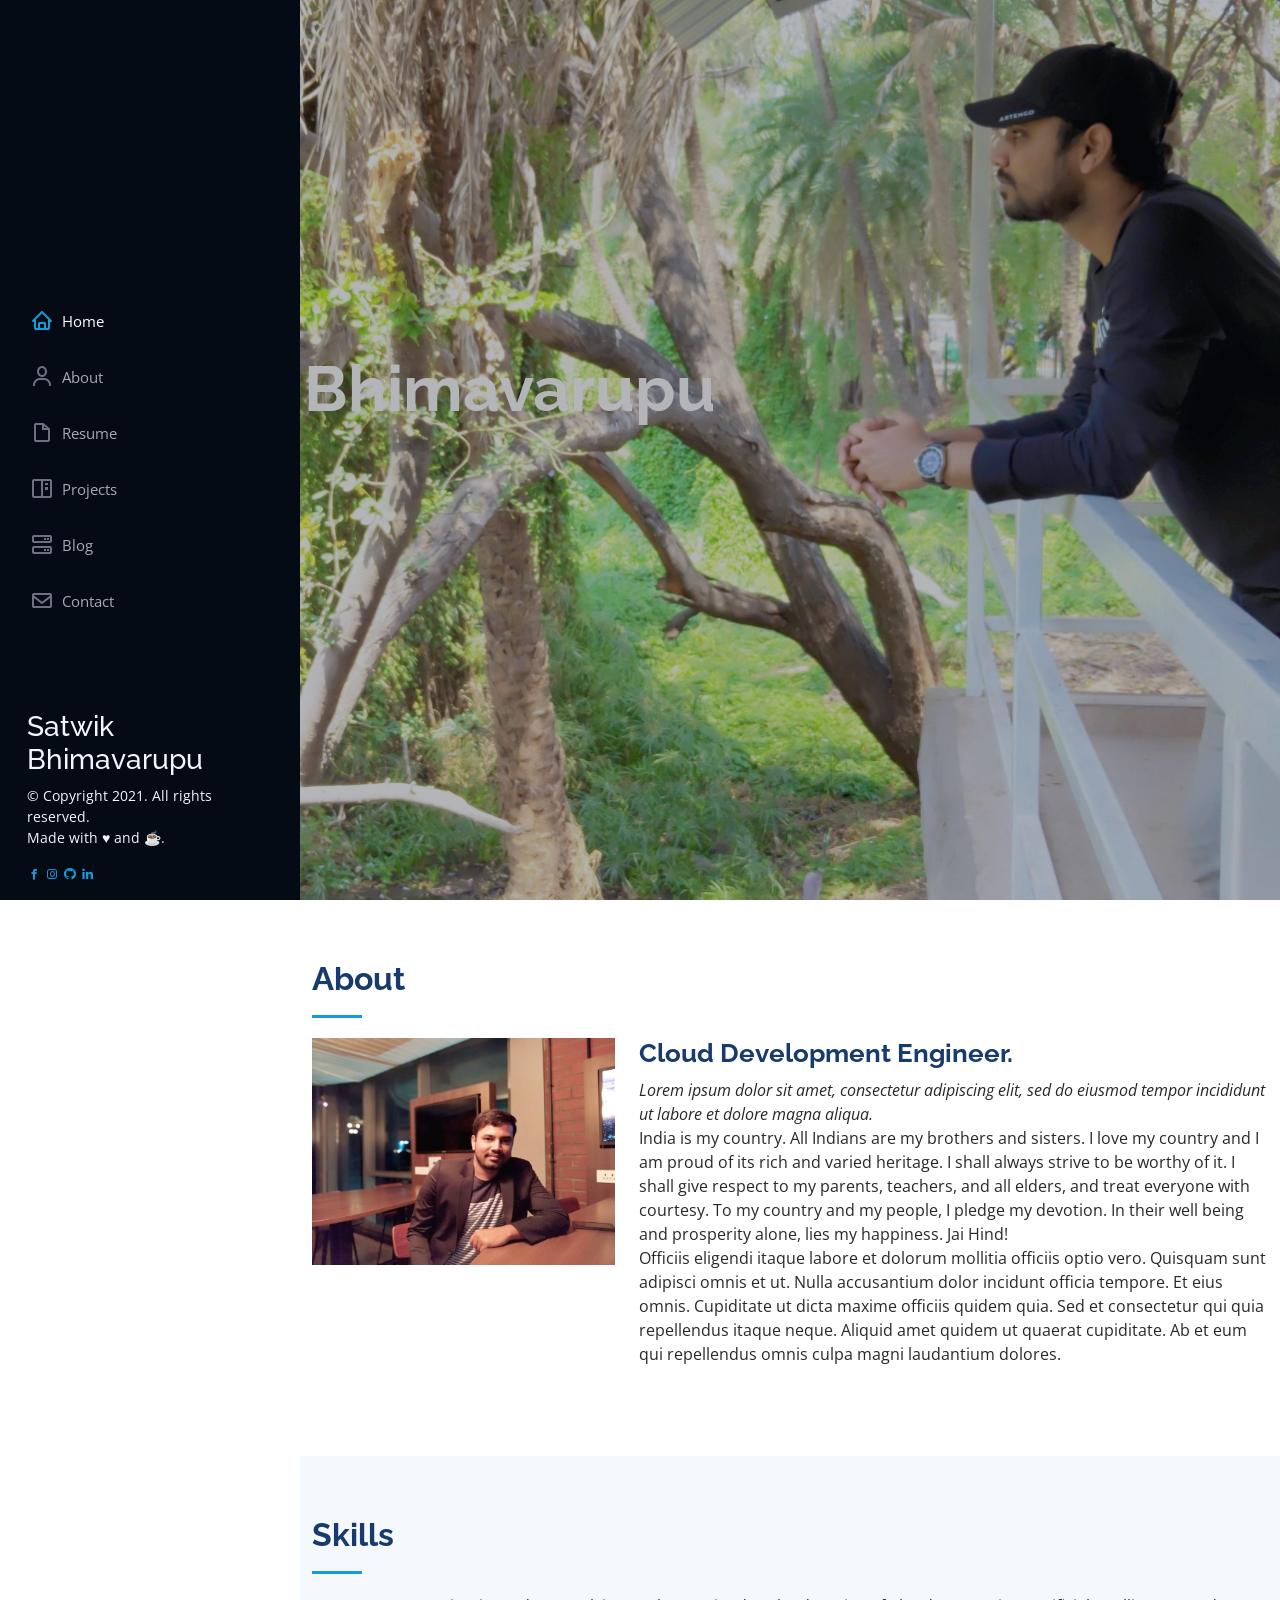
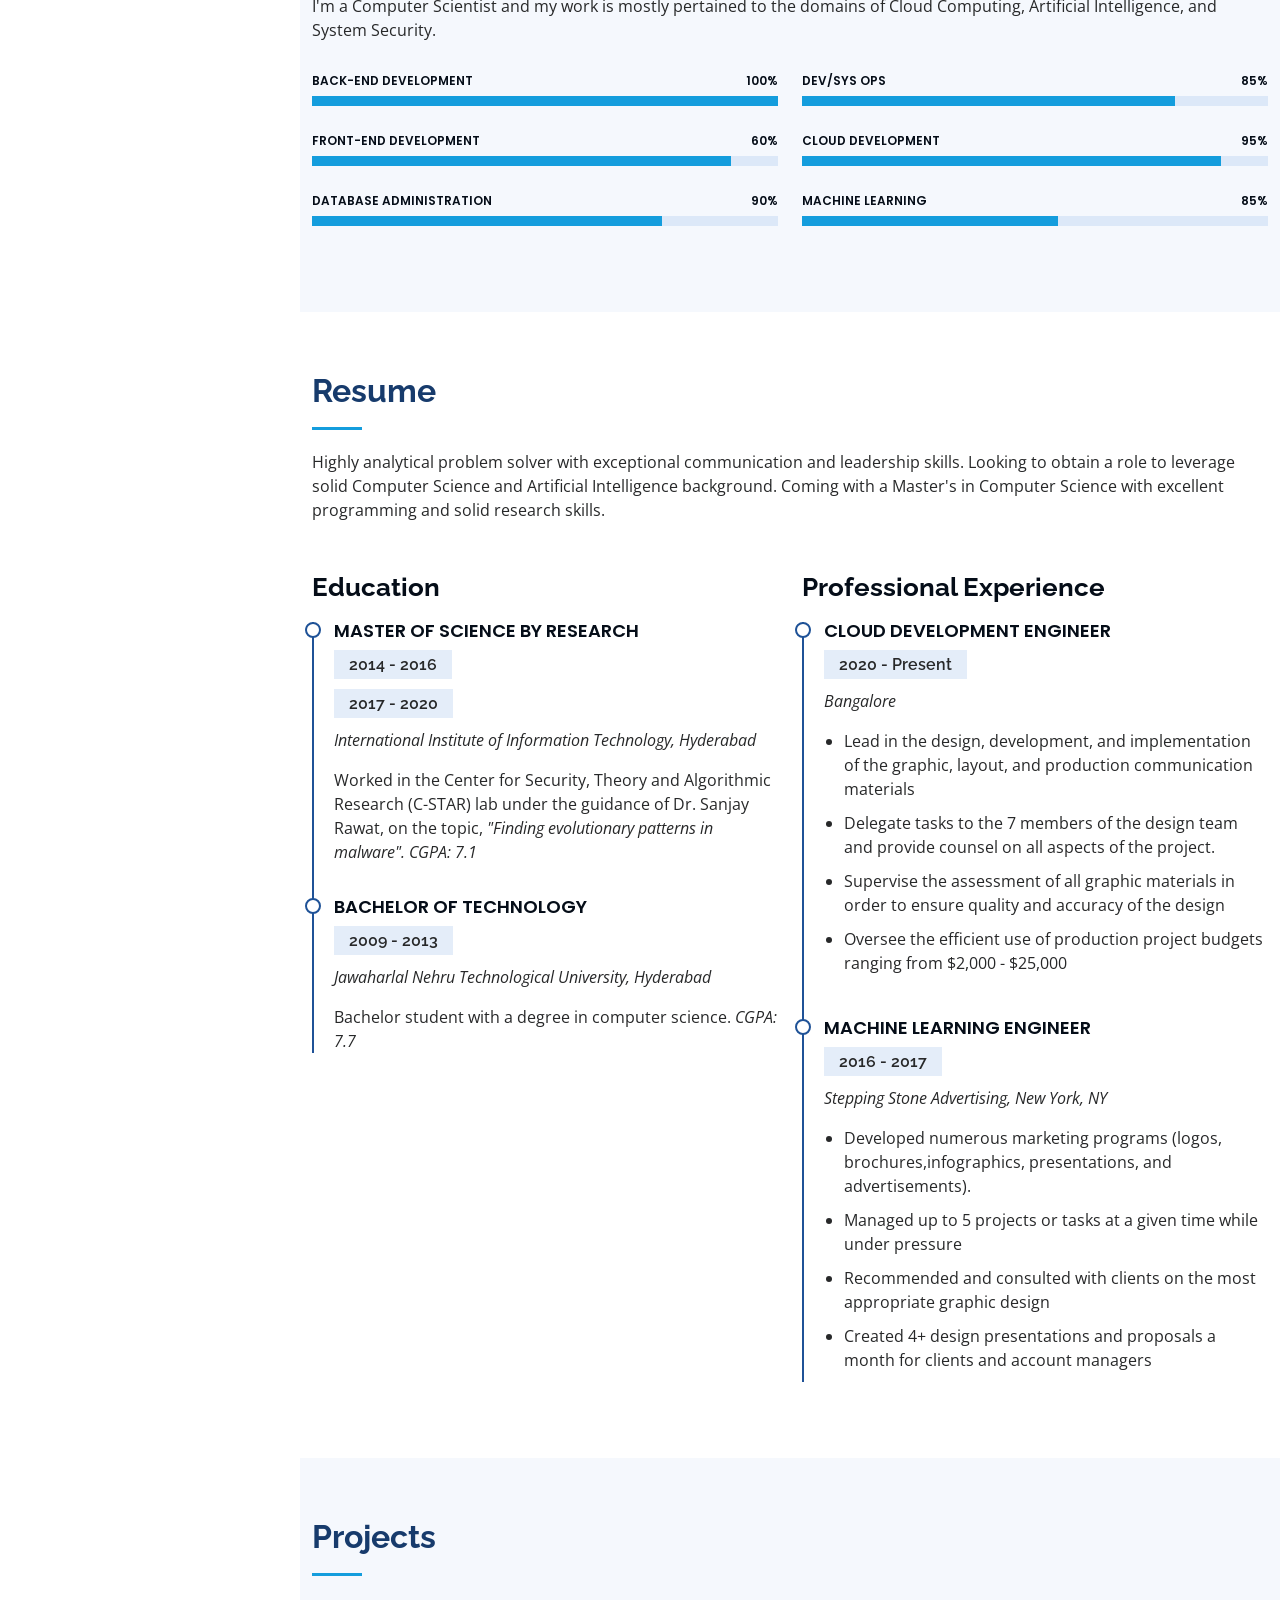
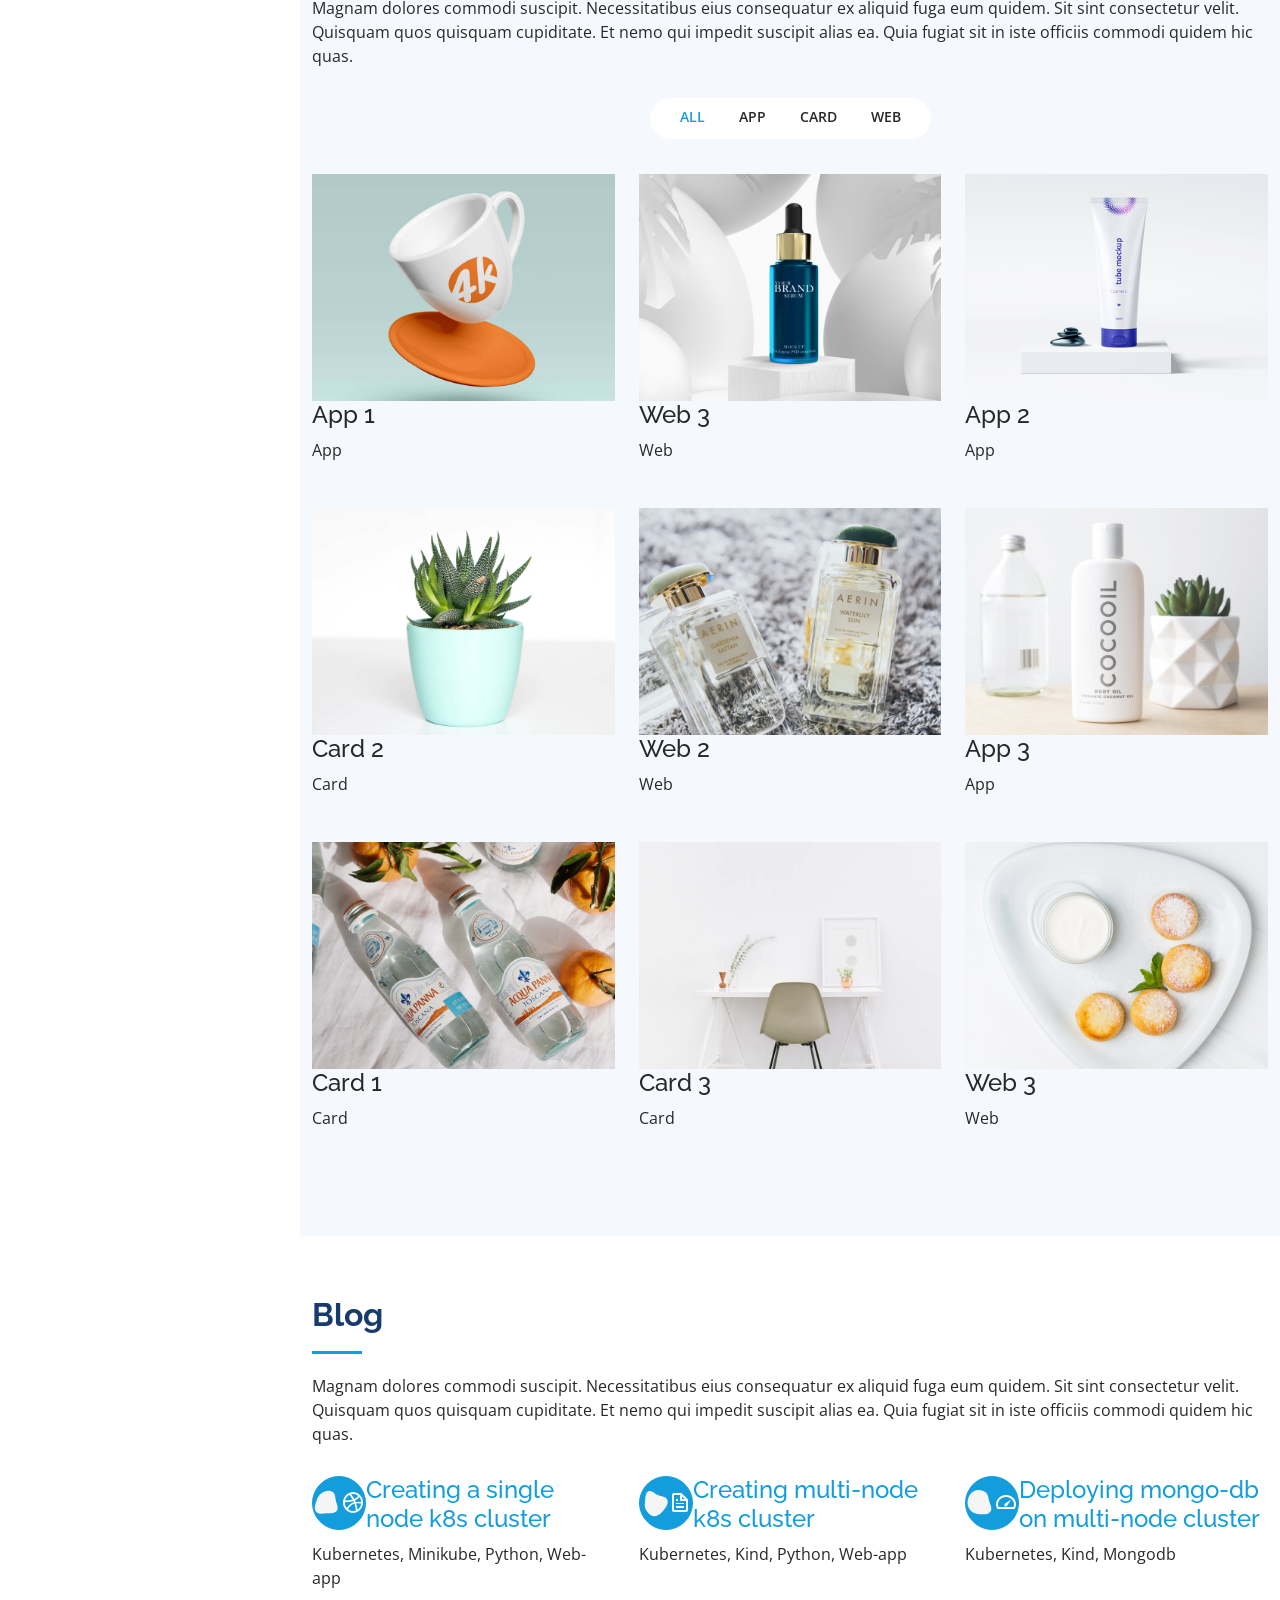
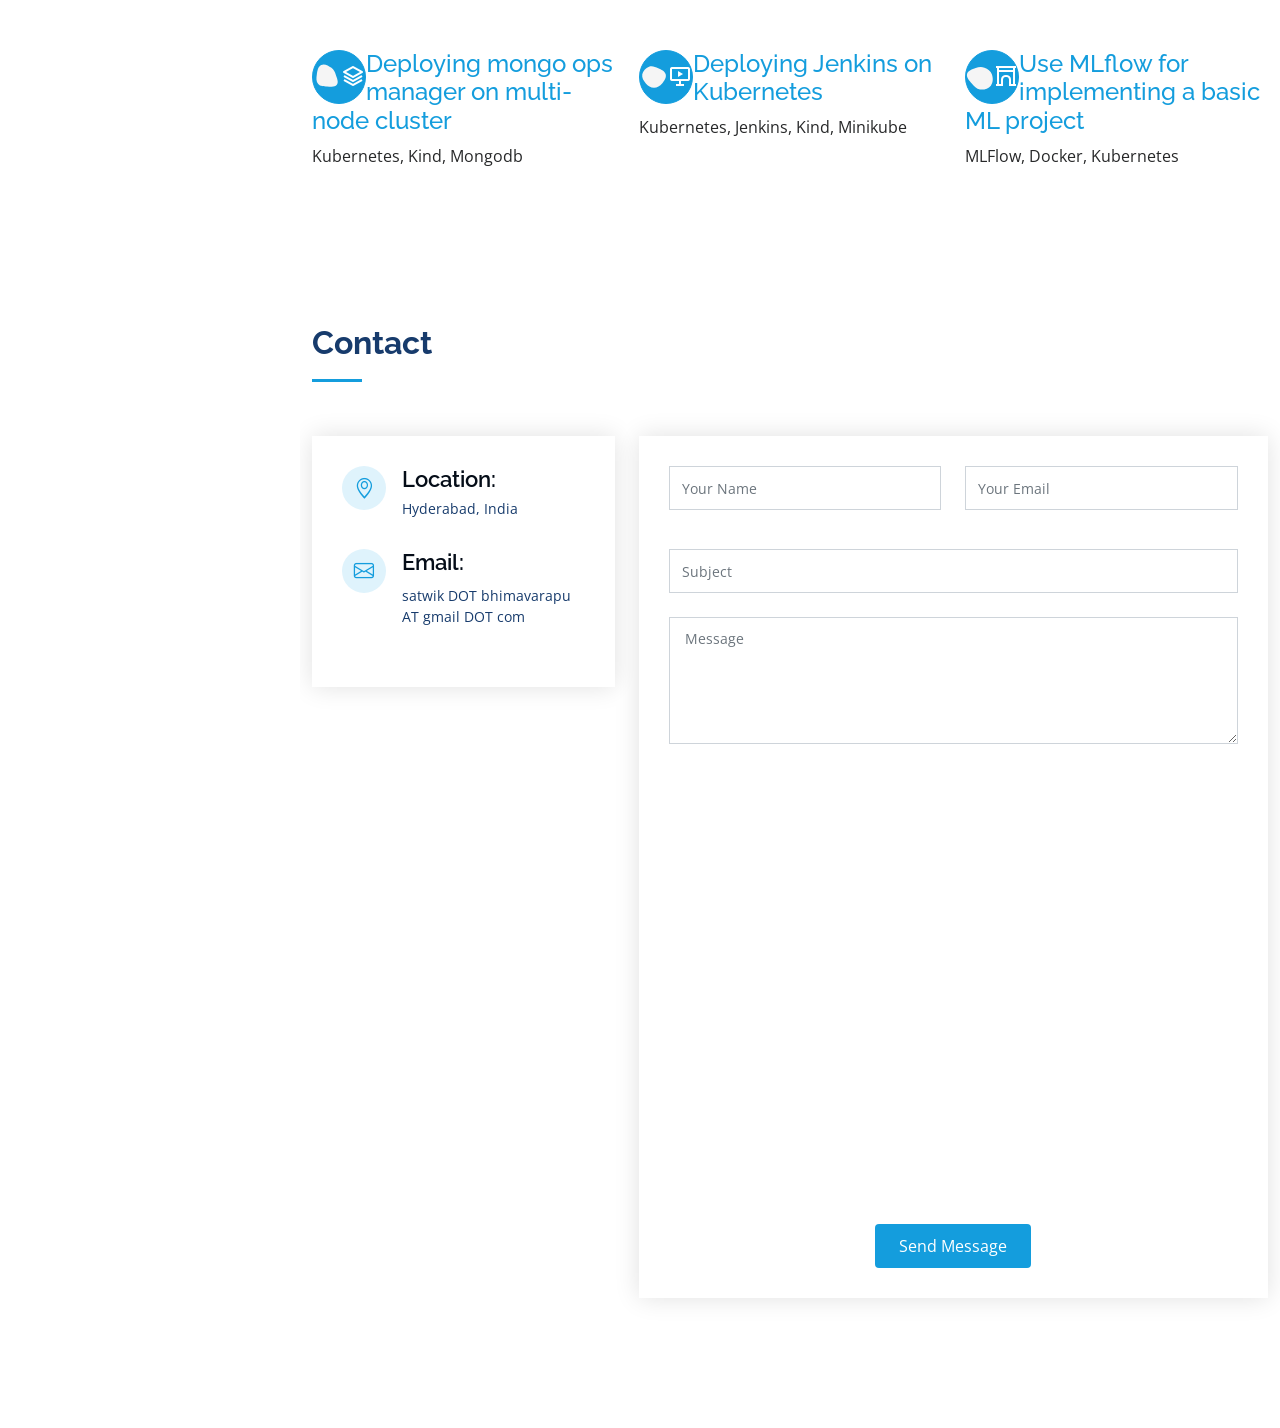
==== commit e2ff7416: "Update index.html" ====
--- a/index.html
+++ b/index.html
@@ -465,6 +465,21 @@
                                 <div class="error-message"></div>
                                 <div class="sent-message">Your message has been sent. Thank you!</div>
                             </div>
+                            <iframe src="https://www.google.com/maps/embed?pb=!1m18!1m12!1m3!1d243647.31697993656!2d78.26796127791597!3d17.41229980286034!2m3!1f0!2f0!3f0!3m2!1i1024!2i768!4f13.1!3m3!1m2!1s0x3bcb99daeaebd2c7%3A0xae93b78392bafbc2!2sHyderabad%2C%20Telangana!5e0!3m2!1sen!2sin!4v1624862728679!5m2!1sen!2sin" width="600" height="450" style="border:0;" allowfullscreen="" loading="lazy">
+                            </iframe>
+                            <script>
+                              window.watsonAssistantChatOptions = {
+                                  integrationID: "49095e25-d47a-473b-89b9-dbc9a1d40c84", // The ID of this integration.
+                                  region: "us-south", // The region your integration is hosted in.
+                                  serviceInstanceID: "3af933e7-949b-4b8d-9fdf-4bfc546a9c91", // The ID of your service instance.
+                                  onLoad: function(instance) { instance.render(); }
+                                };
+                              setTimeout(function(){
+                                const t=document.createElement('script');
+                                t.src="https://web-chat.global.assistant.watson.appdomain.cloud/loadWatsonAssistantChat.js";
+                                document.head.appendChild(t);
+                              });
+                            </script>
                             <div class="text-center"><button type="submit">Send Message</button></div>
                         </form>
                     </div>
@@ -515,20 +530,6 @@
     <!-- Template Main JS File -->
     <script src="assets/js/main.js"></script>
         
-    <script>
-    window.watsonAssistantChatOptions = {
-      integrationID: "49095e25-d47a-473b-89b9-dbc9a1d40c84", // The ID of this integration.
-      region: "us-south", // The region your integration is hosted in.
-      serviceInstanceID: "3af933e7-949b-4b8d-9fdf-4bfc546a9c91", // The ID of your service instance.
-      onLoad: function(instance) { instance.render(); }
-    };
-    setTimeout(function(){
-    const t=document.createElement('script');
-    t.src="https://web-chat.global.assistant.watson.appdomain.cloud/loadWatsonAssistantChat.js";
-    document.head.appendChild(t);
-    });
-    </script>
-        
 </body>
 
 </html>
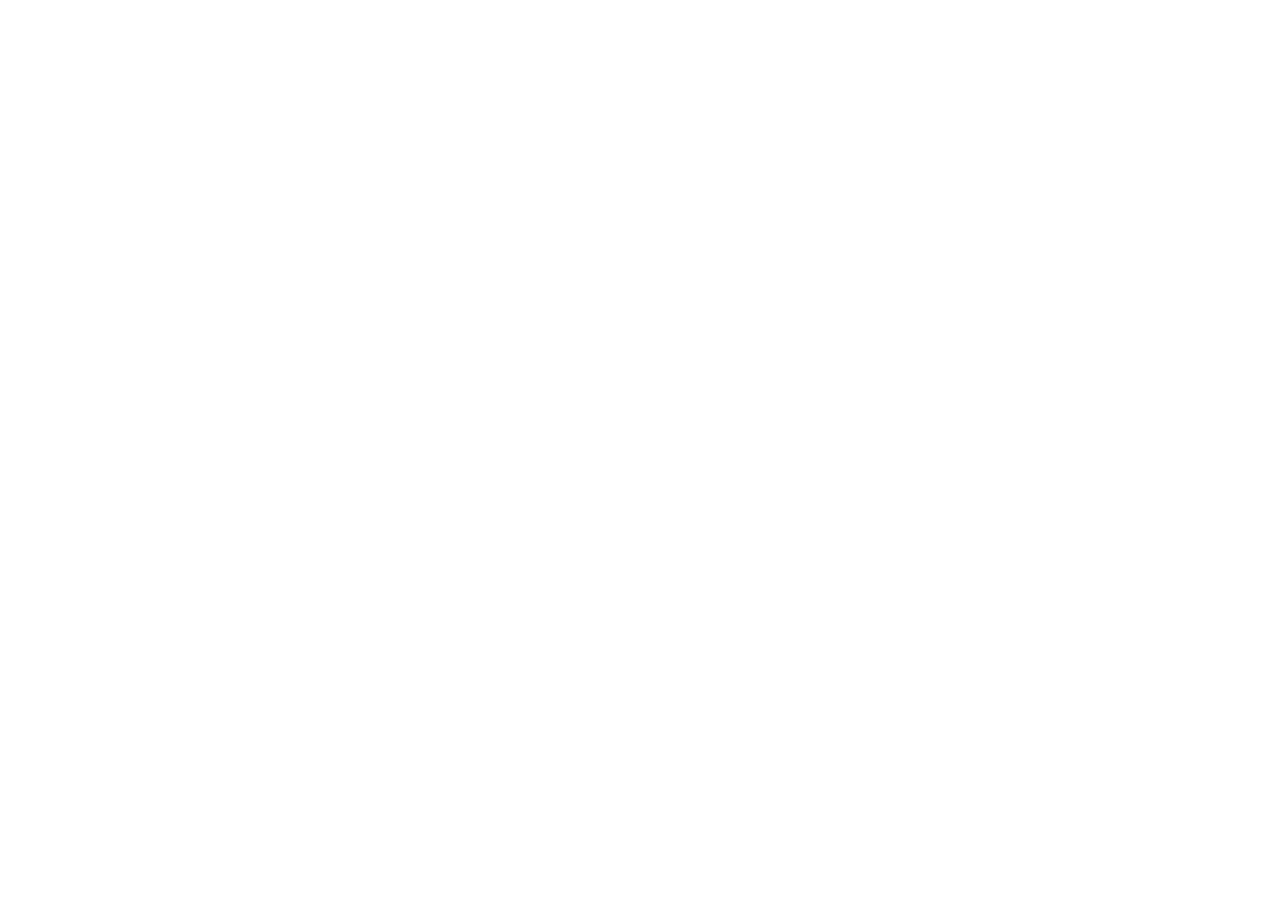
==== commit 86bce2dd: "Use tech stack vite_react_shadcn_ts" ====
--- a/index.html
+++ b/index.html
@@ -1,535 +1,24 @@
 <!DOCTYPE html>
 <html lang="en">
+  <head>
+    <meta charset="UTF-8" />
+    <meta name="viewport" content="width=device-width, initial-scale=1.0" />
+    <title>satwiks-polyglot-domain</title>
+    <meta name="description" content="Lovable Generated Project" />
+    <meta name="author" content="Lovable" />
 
-<head>
-    <meta charset="utf-8">
-    <meta content="width=device-width, initial-scale=1.0" name="viewport">
-    <title>Satwikbh</title>
-    <meta content="" name="description">
-    <meta content="cloud, ml, ai, machine learning, devops, sre, cloud computing, artificial intelligence" name="keywords">
-    <!-- Favicons -->
-    <!-- <link href="assets/img/favicon.png" rel="icon">
-  <link href="assets/img/apple-touch-icon.png" rel="apple-touch-icon"> -->
-    <!-- Google Fonts -->
-    <link href="https://fonts.googleapis.com/css?family=Open+Sans:300,300i,400,400i,600,600i,700,700i|Raleway:300,300i,400,400i,500,500i,600,600i,700,700i|Poppins:300,300i,400,400i,500,500i,600,600i,700,700i" rel="stylesheet">
-    <!-- Vendor CSS Files -->
-    <link href="assets/vendor/aos/aos.css" rel="stylesheet">
-    <link href="assets/vendor/bootstrap/css/bootstrap.min.css" rel="stylesheet">
-    <link href="assets/vendor/bootstrap-icons/bootstrap-icons.css" rel="stylesheet">
-    <link href="assets/vendor/boxicons/css/boxicons.min.css" rel="stylesheet">
-    <link href="assets/vendor/glightbox/css/glightbox.min.css" rel="stylesheet">
-    <link href="assets/vendor/swiper/swiper-bundle.min.css" rel="stylesheet">
-    <!-- Template Main CSS File -->
-    <link href="assets/css/style.css" rel="stylesheet">
-    <!-- =======================================================
-  * Template Name: MyResume - v4.2.0
-  * Template URL: https://bootstrapmade.com/free-html-bootstrap-template-my-resume/
-  * Author: BootstrapMade.com
-  * License: https://bootstrapmade.com/license/
-  ======================================================== -->
-</head>
+    <meta property="og:title" content="satwiks-polyglot-domain" />
+    <meta property="og:description" content="Lovable Generated Project" />
+    <meta property="og:type" content="website" />
+    <meta property="og:image" content="https://lovable.dev/opengraph-image-p98pqg.png" />
 
-<body>
-    <!-- ======= Mobile nav toggle button ======= -->
-    <!-- <button type="button" class="mobile-nav-toggle d-xl-none"><i class="bi bi-list mobile-nav-toggle"></i></button> -->
-    <i class="bi bi-list mobile-nav-toggle d-xl-none"></i>
-    <!-- ======= Header ======= -->
-    <header id="header" class="d-flex flex-column justify-content-center">
-        <nav id="navbar" class="navbar nav-menu">
-            <ul>
-                <li><a href="#hero" class="nav-link scrollto active"><i class="bx bx-home"></i> <span>Home</span></a></li>
-                <li><a href="#about" class="nav-link scrollto"><i class="bx bx-user"></i> <span>About</span></a></li>
-                <li><a href="#resume" class="nav-link scrollto"><i class="bx bx-file-blank"></i> <span>Resume</span></a></li>
-                <li><a href="#portfolio" class="nav-link scrollto"><i class="bx bx-book-content"></i> <span>Projects</span></a></li>
-                <li><a href="#services" class="nav-link scrollto"><i class="bx bx-server"></i> <span>Blog</span></a></li>
-                <li><a href="#contact" class="nav-link scrollto"><i class="bx bx-envelope"></i> <span>Contact</span></a></li>
-            </ul>
-        </nav><!-- .nav-menu -->
-    </header><!-- End Header -->
-    <!-- ======= Hero Section ======= -->
-    <section id="hero" class="d-flex flex-column justify-content-center">
-        <div class="container" data-aos="zoom-in" data-aos-delay="100">
-            <h1>Satwik Bhimavarupu</h1>
-            <p>I'm a <span class="typed" data-typed-items="Developer, Engineer, Scientist"></span></p>
-            <div class="social-links">
-                <a href="https://www.facebook.com/b.h.satwik" class="facebook"><i class="bx bxl-facebook"></i></a>
-                <a href="#" class="instagram"><i class="bx bxl-instagram"></i></a>
-                <a href="#" class="github"><i class="bx bxl-github"></i></a>
-                <a href="https://in.linkedin.com/in/satwikbh" class="linkedin"><i class="bx bxl-linkedin"></i></a>
-            </div>
-        </div>
-    </section><!-- End Hero -->
-    <main id="main">
-        <!-- ======= About Section ======= -->
-        <section id="about" class="about">
-            <div class="container" data-aos="fade-up">
-                <div class="section-title">
-                    <h2>About</h2>
-                    <div class="row">
-                        <div class="col-lg-4">
-                            <img src="assets/img/profile-img.jpg" class="img-fluid" alt="">
-                        </div>
-                        <div class="col-lg-8 pt-4 pt-lg-0 content">
-                            <h3>Cloud Development Engineer.</h3>
-                            <p class="fst-italic">
-                                Lorem ipsum dolor sit amet, consectetur adipiscing elit, sed do eiusmod tempor incididunt ut labore et dolore
-                                magna aliqua.
-                            </p>
-                            <p> India is my country.
-                                All Indians are my brothers and sisters.
-                                I love my country and I am proud of its rich and varied heritage.
-                                I shall always strive to be worthy of it.
-                                I shall give respect to my parents, teachers, and all elders, and treat everyone with courtesy.
-                                To my country and my people, I pledge my devotion.
-                                In their well being and prosperity alone, lies my happiness.
-                                Jai Hind!</p>
-                            <p>
-                                Officiis eligendi itaque labore et dolorum mollitia officiis optio vero. Quisquam sunt adipisci omnis et ut. Nulla accusantium dolor incidunt officia tempore. Et eius omnis.
-                                Cupiditate ut dicta maxime officiis quidem quia. Sed et consectetur qui quia repellendus itaque neque. Aliquid amet quidem ut quaerat cupiditate. Ab et eum qui repellendus omnis culpa magni laudantium dolores.
-                            </p>
-                        </div>
-                    </div>
-                </div>
-        </section><!-- End About Section -->
-        <!-- ======= Skills Section ======= -->
-        <section id="skills" class="skills section-bg">
-            <div class="container" data-aos="fade-up">
-                <div class="section-title">
-                    <h2>Skills</h2>
-                    <p>I'm a Computer Scientist and my work is mostly pertained to the domains of Cloud Computing, Artificial Intelligence, and System Security.</p>
-                </div>
-                <div class="row skills-content">
-                    <div class="col-lg-6">
-                        <div class="progress">
-                            <span class="skill">Back-end Development<i class="val">100%</i></span>
-                            <div class="progress-bar-wrap">
-                                <div class="progress-bar" role="progressbar" aria-valuenow="100" aria-valuemin="0" aria-valuemax="100"></div>
-                            </div>
-                        </div>
-                        <div class="progress">
-                            <span class="skill">Front-end Development<i class="val">60%</i></span>
-                            <div class="progress-bar-wrap">
-                                <div class="progress-bar" role="progressbar" aria-valuenow="90" aria-valuemin="0" aria-valuemax="100"></div>
-                            </div>
-                        </div>
-                        <div class="progress">
-                            <span class="skill">Database Administration<i class="val">90%</i></span>
-                            <div class="progress-bar-wrap">
-                                <div class="progress-bar" role="progressbar" aria-valuenow="75" aria-valuemin="0" aria-valuemax="100"></div>
-                            </div>
-                        </div>
-                    </div>
-                    <div class="col-lg-6">
-                        <div class="progress">
-                            <span class="skill">Dev/Sys Ops<i class="val">85%</i></span>
-                            <div class="progress-bar-wrap">
-                                <div class="progress-bar" role="progressbar" aria-valuenow="80" aria-valuemin="0" aria-valuemax="100"></div>
-                            </div>
-                        </div>
-                        <div class="progress">
-                            <span class="skill">Cloud Development<i class="val">95%</i></span>
-                            <div class="progress-bar-wrap">
-                                <div class="progress-bar" role="progressbar" aria-valuenow="90" aria-valuemin="0" aria-valuemax="100"></div>
-                            </div>
-                        </div>
-                        <div class="progress">
-                            <span class="skill">Machine Learning<i class="val">85%</i></span>
-                            <div class="progress-bar-wrap">
-                                <div class="progress-bar" role="progressbar" aria-valuenow="55" aria-valuemin="0" aria-valuemax="100"></div>
-                            </div>
-                        </div>
-                    </div>
-                </div>
-            </div>
-        </section><!-- End Skills Section -->
-        <!-- ======= Resume Section ======= -->
-        <section id="resume" class="resume">
-            <div class="container" data-aos="fade-up">
-                <div class="section-title">
-                    <h2>Resume</h2>
-                    <p>
-                        Highly analytical problem solver with exceptional communication and leadership skills. Looking to obtain a role to leverage solid Computer Science and Artificial Intelligence background. Coming with a Master's in Computer Science with excellent programming and solid research skills.
-                    </p>
-                </div>
-                <div class="row">
-                    <div class="col-lg-6">
-                        <h3 class="resume-title">Education</h3>
-                        <div class="resume-item">
-                            <h4>Master of Science by Research</h4>
-                            <h5>2014 - 2016</h5>
-                            <br>
-                            <h5>2017 - 2020</h5>
-                            <p><em>International Institute of Information Technology, Hyderabad</em></p>
-                            <p>Worked in the Center for Security, Theory and Algorithmic Research (C-STAR) lab under the guidance of Dr. Sanjay Rawat, on the topic, <em>"Finding evolutionary patterns in malware". CGPA: 7.1</em></p>
-                        </div>
-                        <div class="resume-item">
-                            <h4>Bachelor of Technology</h4>
-                            <h5>2009 - 2013</h5>
-                            <p><em>Jawaharlal Nehru Technological University, Hyderabad</em></p>
-                            <p>Bachelor student with a degree in computer science. <em>CGPA: 7.7</em></p>
-                        </div>
-                    </div>
-                    <div class="col-lg-6">
-                        <h3 class="resume-title">Professional Experience</h3>
-                        <div class="resume-item">
-                            <h4>Cloud Development Engineer</h4>
-                            <h5>2020 - Present</h5>
-                            <p><em>Bangalore</em></p>
-                            <ul>
-                                <li>Lead in the design, development, and implementation of the graphic, layout, and production communication materials</li>
-                                <li>Delegate tasks to the 7 members of the design team and provide counsel on all aspects of the project. </li>
-                                <li>Supervise the assessment of all graphic materials in order to ensure quality and accuracy of the design</li>
-                                <li>Oversee the efficient use of production project budgets ranging from $2,000 - $25,000</li>
-                            </ul>
-                        </div>
-                        <div class="resume-item">
-                            <h4>Machine Learning Engineer</h4>
-                            <h5>2016 - 2017</h5>
-                            <p><em>Stepping Stone Advertising, New York, NY</em></p>
-                            <ul>
-                                <li>Developed numerous marketing programs (logos, brochures,infographics, presentations, and advertisements).</li>
-                                <li>Managed up to 5 projects or tasks at a given time while under pressure</li>
-                                <li>Recommended and consulted with clients on the most appropriate graphic design</li>
-                                <li>Created 4+ design presentations and proposals a month for clients and account managers</li>
-                            </ul>
-                        </div>
-                    </div>
-                </div>
-            </div>
-        </section><!-- End Resume Section -->
-        <!-- ======= Portfolio Section ======= -->
-        <section id="portfolio" class="portfolio section-bg">
-            <div class="container" data-aos="fade-up">
-                <div class="section-title">
-                    <h2>Projects</h2>
-                    <p>Magnam dolores commodi suscipit. Necessitatibus eius consequatur ex aliquid fuga eum quidem. Sit sint consectetur velit. Quisquam quos quisquam cupiditate. Et nemo qui impedit suscipit alias ea. Quia fugiat sit in iste officiis commodi quidem hic quas.</p>
-                </div>
-                <div class="row">
-                    <div class="col-lg-12 d-flex justify-content-center" data-aos="fade-up" data-aos-delay="100">
-                        <ul id="portfolio-flters">
-                            <li data-filter="*" class="filter-active">All</li>
-                            <li data-filter=".filter-app">App</li>
-                            <li data-filter=".filter-card">Card</li>
-                            <li data-filter=".filter-web">Web</li>
-                        </ul>
-                    </div>
-                </div>
-                <div class="row portfolio-container" data-aos="fade-up" data-aos-delay="200">
-                    <div class="col-lg-4 col-md-6 portfolio-item filter-app">
-                        <div class="portfolio-wrap">
-                            <img src="assets/img/portfolio/portfolio-1.jpg" class="img-fluid" alt="">
-                            <div class="portfolio-info">
-                                <h4>App 1</h4>
-                                <p>App</p>
-                                <div class="portfolio-links">
-                                    <a href="assets/img/portfolio/portfolio-1.jpg" data-gallery="portfolioGallery" class="portfolio-lightbox" title="App 1"><i class="bx bx-plus"></i></a>
-                                    <a href="portfolio-details.html" class="portfolio-details-lightbox" data-glightbox="type: external" title="Portfolio Details"><i class="bx bx-link"></i></a>
-                                </div>
-                            </div>
-                        </div>
-                    </div>
-                    <div class="col-lg-4 col-md-6 portfolio-item filter-web">
-                        <div class="portfolio-wrap">
-                            <img src="assets/img/portfolio/portfolio-2.jpg" class="img-fluid" alt="">
-                            <div class="portfolio-info">
-                                <h4>Web 3</h4>
-                                <p>Web</p>
-                                <div class="portfolio-links">
-                                    <a href="assets/img/portfolio/portfolio-2.jpg" data-gallery="portfolioGallery" class="portfolio-lightbox" title="Web 3"><i class="bx bx-plus"></i></a>
-                                    <a href="portfolio-details.html" class="portfolio-details-lightbox" data-glightbox="type: external" title="Portfolio Details"><i class="bx bx-link"></i></a>
-                                </div>
-                            </div>
-                        </div>
-                    </div>
-                    <div class="col-lg-4 col-md-6 portfolio-item filter-app">
-                        <div class="portfolio-wrap">
-                            <img src="assets/img/portfolio/portfolio-3.jpg" class="img-fluid" alt="">
-                            <div class="portfolio-info">
-                                <h4>App 2</h4>
-                                <p>App</p>
-                                <div class="portfolio-links">
-                                    <a href="assets/img/portfolio/portfolio-3.jpg" data-gallery="portfolioGallery" class="portfolio-lightbox" title="App 2"><i class="bx bx-plus"></i></a>
-                                    <a href="portfolio-details.html" class="portfolio-details-lightbox" data-glightbox="type: external" title="Portfolio Details"><i class="bx bx-link"></i></a>
-                                </div>
-                            </div>
-                        </div>
-                    </div>
-                    <div class="col-lg-4 col-md-6 portfolio-item filter-card">
-                        <div class="portfolio-wrap">
-                            <img src="assets/img/portfolio/portfolio-4.jpg" class="img-fluid" alt="">
-                            <div class="portfolio-info">
-                                <h4>Card 2</h4>
-                                <p>Card</p>
-                                <div class="portfolio-links">
-                                    <a href="assets/img/portfolio/portfolio-4.jpg" data-gallery="portfolioGallery" class="portfolio-lightbox" title="Card 2"><i class="bx bx-plus"></i></a>
-                                    <a href="portfolio-details.html" class="portfolio-details-lightbox" data-glightbox="type: external" title="Portfolio Details"><i class="bx bx-link"></i></a>
-                                </div>
-                            </div>
-                        </div>
-                    </div>
-                    <div class="col-lg-4 col-md-6 portfolio-item filter-web">
-                        <div class="portfolio-wrap">
-                            <img src="assets/img/portfolio/portfolio-5.jpg" class="img-fluid" alt="">
-                            <div class="portfolio-info">
-                                <h4>Web 2</h4>
-                                <p>Web</p>
-                                <div class="portfolio-links">
-                                    <a href="assets/img/portfolio/portfolio-5.jpg" data-gallery="portfolioGallery" class="portfolio-lightbox" title="Web 2"><i class="bx bx-plus"></i></a>
-                                    <a href="portfolio-details.html" class="portfolio-details-lightbox" data-glightbox="type: external" title="Portfolio Details"><i class="bx bx-link"></i></a>
-                                </div>
-                            </div>
-                        </div>
-                    </div>
-                    <div class="col-lg-4 col-md-6 portfolio-item filter-app">
-                        <div class="portfolio-wrap">
-                            <img src="assets/img/portfolio/portfolio-6.jpg" class="img-fluid" alt="">
-                            <div class="portfolio-info">
-                                <h4>App 3</h4>
-                                <p>App</p>
-                                <div class="portfolio-links">
-                                    <a href="assets/img/portfolio/portfolio-6.jpg" data-gallery="portfolioGallery" class="portfolio-lightbox" title="App 3"><i class="bx bx-plus"></i></a>
-                                    <a href="portfolio-details.html" class="portfolio-details-lightbox" data-glightbox="type: external" title="Portfolio Details"><i class="bx bx-link"></i></a>
-                                </div>
-                            </div>
-                        </div>
-                    </div>
-                    <div class="col-lg-4 col-md-6 portfolio-item filter-card">
-                        <div class="portfolio-wrap">
-                            <img src="assets/img/portfolio/portfolio-7.jpg" class="img-fluid" alt="">
-                            <div class="portfolio-info">
-                                <h4>Card 1</h4>
-                                <p>Card</p>
-                                <div class="portfolio-links">
-                                    <a href="assets/img/portfolio/portfolio-7.jpg" data-gallery="portfolioGallery" class="portfolio-lightbox" title="Card 1"><i class="bx bx-plus"></i></a>
-                                    <a href="portfolio-details.html" class="portfolio-details-lightbox" data-glightbox="type: external" title="Portfolio Details"><i class="bx bx-link"></i></a>
-                                </div>
-                            </div>
-                        </div>
-                    </div>
-                    <div class="col-lg-4 col-md-6 portfolio-item filter-card">
-                        <div class="portfolio-wrap">
-                            <img src="assets/img/portfolio/portfolio-8.jpg" class="img-fluid" alt="">
-                            <div class="portfolio-info">
-                                <h4>Card 3</h4>
-                                <p>Card</p>
-                                <div class="portfolio-links">
-                                    <a href="assets/img/portfolio/portfolio-8.jpg" data-gallery="portfolioGallery" class="portfolio-lightbox" title="Card 3"><i class="bx bx-plus"></i></a>
-                                    <a href="portfolio-details.html" class="portfolio-details-lightbox" data-glightbox="type: external" title="Portfolio Details"><i class="bx bx-link"></i></a>
-                                </div>
-                            </div>
-                        </div>
-                    </div>
-                    <div class="col-lg-4 col-md-6 portfolio-item filter-web">
-                        <div class="portfolio-wrap">
-                            <img src="assets/img/portfolio/portfolio-9.jpg" class="img-fluid" alt="">
-                            <div class="portfolio-info">
-                                <h4>Web 3</h4>
-                                <p>Web</p>
-                                <div class="portfolio-links">
-                                    <a href="assets/img/portfolio/portfolio-9.jpg" data-gallery="portfolioGallery" class="portfolio-lightbox" title="Web 3"><i class="bx bx-plus"></i></a>
-                                    <a href="portfolio-details.html" class="portfolio-details-lightbox" data-glightbox="type: external" title="Portfolio Details"><i class="bx bx-link"></i></a>
-                                </div>
-                            </div>
-                        </div>
-                    </div>
-                </div>
-            </div>
-        </section><!-- End Portfolio Section -->
-        <!-- ======= Blog Section ======= -->
-        <section id="services" class="services">
-            <div class="container" data-aos="fade-up">
-                <div class="section-title">
-                    <h2>Blog</h2>
-                    <p>Magnam dolores commodi suscipit. Necessitatibus eius consequatur ex aliquid fuga eum quidem. Sit sint consectetur velit. Quisquam quos quisquam cupiditate. Et nemo qui impedit suscipit alias ea. Quia fugiat sit in iste officiis commodi quidem hic quas.</p>
-                </div>
-                <div class="row">
-                    <div class="col-lg-4 col-md-6 d-flex align-items-stretch" data-aos="zoom-in" data-aos-delay="100">
-                        <div class="icon-box iconbox-blue">
-                            <div class="icon">
-                                <svg width="100" height="100" viewBox="0 0 600 600" xmlns="http://www.w3.org/2000/svg">
-                                    <path stroke="none" stroke-width="0" fill="#f5f5f5" d="M300,521.0016835830174C376.1290562159157,517.8887921683347,466.0731472004068,529.7835943286574,510.70327084640275,468.03025145048787C554.3714126377745,407.6079735673963,508.03601936045806,328.9844924480964,491.2728898941984,256.3432110539036C474.5976632858925,184.082847569629,479.9380746630129,96.60480741107993,416.23090153303,58.64404602377083C348.86323505073057,18.502131276798302,261.93793281208167,40.57373210992963,193.5410806939664,78.93577620505333C130.42746243093433,114.334589627462,98.30271207620316,179.96522072025542,76.75703585869454,249.04625023123273C51.97151888228291,328.5150500222984,13.704378332031375,421.85034740162234,66.52175969318436,486.19268352777647C119.04800174914682,550.1803526380478,217.28368757567262,524.383925680826,300,521.0016835830174"></path>
-                                </svg>
-                                <i class="bx bxl-dribbble"></i>
-                            </div>
-                            <h4><a href="">Creating a single node k8s cluster</a></h4>
-                            <p>Kubernetes, Minikube, Python, Web-app</p>
-                        </div>
-                    </div>
-                    <div class="col-lg-4 col-md-6 d-flex align-items-stretch mt-4 mt-md-0" data-aos="zoom-in" data-aos-delay="200">
-                        <div class="icon-box iconbox-orange ">
-                            <div class="icon">
-                                <svg width="100" height="100" viewBox="0 0 600 600" xmlns="http://www.w3.org/2000/svg">
-                                    <path stroke="none" stroke-width="0" fill="#f5f5f5" d="M300,582.0697525312426C382.5290701553225,586.8405444964366,449.9789794690241,525.3245884688669,502.5850820975895,461.55621195738473C556.606425686781,396.0723002908107,615.8543463187945,314.28637112970534,586.6730223649479,234.56875336149918C558.9533121215079,158.8439757836574,454.9685369536778,164.00468322053177,381.49747125262974,130.76875717737553C312.15926192815925,99.40240125094834,248.97055460311594,18.661163978235184,179.8680185752513,50.54337015887873C110.5421016452524,82.52863877960104,119.82277516462835,180.83849132639028,109.12597500060166,256.43424936330496C100.08760227029461,320.3096726198365,92.17705696193138,384.0621239912766,124.79988738764834,439.7174275375508C164.83382741302287,508.01625554203684,220.96474134820875,577.5009287672846,300,582.0697525312426"></path>
-                                </svg>
-                                <i class="bx bx-file"></i>
-                            </div>
-                            <h4><a href="">Creating multi-node k8s cluster</a></h4>
-                            <p>Kubernetes, Kind, Python, Web-app</p>
-                        </div>
-                    </div>
-                    <div class="col-lg-4 col-md-6 d-flex align-items-stretch mt-4 mt-lg-0" data-aos="zoom-in" data-aos-delay="300">
-                        <div class="icon-box iconbox-pink">
-                            <div class="icon">
-                                <svg width="100" height="100" viewBox="0 0 600 600" xmlns="http://www.w3.org/2000/svg">
-                                    <path stroke="none" stroke-width="0" fill="#f5f5f5" d="M300,541.5067337569781C382.14930387511276,545.0595476570109,479.8736841581634,548.3450877840088,526.4010558755058,480.5488172755941C571.5218469581645,414.80211281144784,517.5187510058486,332.0715597781072,496.52539010469104,255.14436215662573C477.37192572678356,184.95920475031193,473.57363656557914,105.61284051026155,413.0603344069578,65.22779650032875C343.27470386102294,18.654635553484475,251.2091493199835,5.337323636656869,175.0934190732945,40.62881213300186C97.87086631185822,76.43348514350839,51.98124368387456,156.15599469081315,36.44837278890362,239.84606092416172C21.716077023791087,319.22268207091537,43.775223500013084,401.1760424656574,96.891909868211,461.97329694683043C147.22146801428983,519.5804099606455,223.5754009179313,538.201503339737,300,541.5067337569781"></path>
-                                </svg>
-                                <i class="bx bx-tachometer"></i>
-                            </div>
-                            <h4><a href="">Deploying mongo-db on multi-node cluster</a></h4>
-                            <p>Kubernetes, Kind, Mongodb</p>
-                        </div>
-                    </div>
-                    <div class="col-lg-4 col-md-6 d-flex align-items-stretch mt-4" data-aos="zoom-in" data-aos-delay="100">
-                        <div class="icon-box iconbox-yellow">
-                            <div class="icon">
-                                <svg width="100" height="100" viewBox="0 0 600 600" xmlns="http://www.w3.org/2000/svg">
-                                    <path stroke="none" stroke-width="0" fill="#f5f5f5" d="M300,503.46388370962813C374.79870501325706,506.71871716319447,464.8034551963731,527.1746412648533,510.4981551193396,467.86667711651364C555.9287308511215,408.9015244558933,512.6030010748507,327.5744911775523,490.211057578863,256.5855673507754C471.097692560561,195.9906835881958,447.69079081568157,138.11976852964426,395.19560036434837,102.3242989838813C329.3053358748298,57.3949838291264,248.02791733380457,8.279543830951368,175.87071277845988,42.242879143198664C103.41431057327972,76.34704239035025,93.79494320519305,170.9812938413882,81.28167332365135,250.07896920659033C70.17666984294237,320.27484674793965,64.84698225790005,396.69656628748305,111.28512138212992,450.4950937839243C156.20124167950087,502.5303643271138,231.32542653798444,500.4755392045468,300,503.46388370962813"></path>
-                                </svg>
-                                <i class="bx bx-layer"></i>
-                            </div>
-                            <h4><a href="">Deploying mongo ops manager on multi-node cluster</a></h4>
-                            <p>Kubernetes, Kind, Mongodb</p>
-                        </div>
-                    </div>
-                    <div class="col-lg-4 col-md-6 d-flex align-items-stretch mt-4" data-aos="zoom-in" data-aos-delay="200">
-                        <div class="icon-box iconbox-red">
-                            <div class="icon">
-                                <svg width="100" height="100" viewBox="0 0 600 600" xmlns="http://www.w3.org/2000/svg">
-                                    <path stroke="none" stroke-width="0" fill="#f5f5f5" d="M300,532.3542879108572C369.38199826031484,532.3153073249985,429.10787420159085,491.63046689027357,474.5244479745417,439.17860296908856C522.8885846962883,383.3225815378663,569.1668002868075,314.3205725914397,550.7432151929288,242.7694973846089C532.6665558377875,172.5657663291529,456.2379748765914,142.6223662098291,390.3689995646985,112.34683881706744C326.66090330228417,83.06452184765237,258.84405631176094,53.51806209861945,193.32584062364296,78.48882559362697C121.61183558270385,105.82097193414197,62.805066853699245,167.19869350419734,48.57481801355237,242.6138429142374C34.843463184063346,315.3850353017275,76.69343916112496,383.4422959591041,125.22947124332185,439.3748458443577C170.7312796277747,491.8107796887764,230.57421082200815,532.3932930995766,300,532.3542879108572"></path>
-                                </svg>
-                                <i class="bx bx-slideshow"></i>
-                            </div>
-                            <h4><a href="">Deploying Jenkins on Kubernetes</a></h4>
-                            <p>Kubernetes, Jenkins, Kind, Minikube</p>
-                        </div>
-                    </div>
-                    <div class="col-lg-4 col-md-6 d-flex align-items-stretch mt-4" data-aos="zoom-in" data-aos-delay="300">
-                        <div class="icon-box iconbox-teal">
-                            <div class="icon">
-                                <svg width="50" height="50" viewBox="0 0 600 600" xmlns="http://www.w3.org/2000/svg">
-                                    <path stroke="none" stroke-width="0" fill="#f5f5f5" d="M300,566.797414625762C385.7384707136149,576.1784315230908,478.7894351017131,552.8928747891023,531.9192734346935,484.94944893311C584.6109503024035,417.5663521118492,582.489472248146,322.67544863468447,553.9536738515405,242.03673114598146C529.1557734026468,171.96086150256528,465.24506316201064,127.66468636344209,395.9583748389544,100.7403814666027C334.2173773831606,76.7482773500951,269.4350130405921,84.62216499799875,207.1952322260088,107.2889140133804C132.92018162631612,134.33871894543012,41.79353780512637,160.00259165414826,22.644507872594943,236.69541883565114C3.319112789854554,314.0945973066697,72.72355303640163,379.243833228382,124.04198916343866,440.3218312028393C172.9286146004772,498.5055451809895,224.45579914871206,558.5317968840102,300,566.797414625762"></path>
-                                </svg>
-                                <i class="bx bx-arch"></i>
-                            </div>
-                            <h4><a href="">Use MLflow for implementing a basic ML project</a></h4>
-                            <p>MLFlow, Docker, Kubernetes</p>
-                        </div>
-                    </div>
-                </div>
-            </div>
-        </section><!-- End Services Section -->
-        <!-- ======= Contact Section ======= -->
-        <section id="contact" class="contact">
-            <div class="container" data-aos="fade-up">
-                <div class="section-title">
-                    <h2>Contact</h2>
-                </div>
-                <div class="row mt-1">
-                    <div class="col-lg-4">
-                        <div class="info">
-                            <div class="address">
-                                <i class="bi bi-geo-alt"></i>
-                                <h4>Location:</h4>
-                                <p>Hyderabad, India</p>
-                            </div>
-                            <div class="email">
-                                <i class="bi bi-envelope"></i>
-                                <h4>Email:</h4>
-                                <p>satwik DOT bhimavarapu AT gmail DOT com</p>
-                            </div>
-                            <!-- <div class="phone">
-                <i class="bi bi-phone"></i>
-                <h4>Call:</h4>
-                <p>+1 5589 55488 55s</p>
-              </div> -->
-                        </div>
-                    </div>
-                    <div class="col-lg-8 mt-5 mt-lg-0">
-                        <form action="forms/contact.php" method="post" role="form" class="php-email-form">
-                            <div class="row">
-                                <div class="col-md-6 form-group">
-                                    <input type="text" name="name" class="form-control" id="name" placeholder="Your Name" required>
-                                </div>
-                                <div class="col-md-6 form-group mt-3 mt-md-0">
-                                    <input type="email" class="form-control" name="email" id="email" placeholder="Your Email" required>
-                                </div>
-                            </div>
-                            <div class="form-group mt-3">
-                                <input type="text" class="form-control" name="subject" id="subject" placeholder="Subject" required>
-                            </div>
-                            <div class="form-group mt-3">
-                                <textarea class="form-control" name="message" rows="5" placeholder="Message" required></textarea>
-                            </div>
-                            <div class="my-3">
-                                <div class="loading">Loading</div>
-                                <div class="error-message"></div>
-                                <div class="sent-message">Your message has been sent. Thank you!</div>
-                            </div>
-                            <iframe src="https://www.google.com/maps/embed?pb=!1m18!1m12!1m3!1d243647.31697993656!2d78.26796127791597!3d17.41229980286034!2m3!1f0!2f0!3f0!3m2!1i1024!2i768!4f13.1!3m3!1m2!1s0x3bcb99daeaebd2c7%3A0xae93b78392bafbc2!2sHyderabad%2C%20Telangana!5e0!3m2!1sen!2sin!4v1624862728679!5m2!1sen!2sin" width="600" height="450" style="border:0;" allowfullscreen="" loading="lazy">
-                            </iframe>
-                            <script>
-                              window.watsonAssistantChatOptions = {
-                                  integrationID: "49095e25-d47a-473b-89b9-dbc9a1d40c84", // The ID of this integration.
-                                  region: "us-south", // The region your integration is hosted in.
-                                  serviceInstanceID: "3af933e7-949b-4b8d-9fdf-4bfc546a9c91", // The ID of your service instance.
-                                  onLoad: function(instance) { instance.render(); }
-                                };
-                              setTimeout(function(){
-                                const t=document.createElement('script');
-                                t.src="https://web-chat.global.assistant.watson.appdomain.cloud/loadWatsonAssistantChat.js";
-                                document.head.appendChild(t);
-                              });
-                            </script>
-                            <div class="text-center"><button type="submit">Send Message</button></div>
-                        </form>
-                    </div>
-                </div>
-            </div>
-        </section><!-- End Contact Section -->
-    </main><!-- End #main -->
-    <!-- ======= Footer ======= -->
-    <footer id="footer">
-        <div class="container">
-            <h3>Satwik Bhimavarupu</h3>
-            <p>
-                &copy; Copyright 2021.
-                All rights reserved.
-                <br>
-                Made with ♥ and ☕.
-            </p>
-            <div class="social-links">
-                <a href="https://www.facebook.com/b.h.satwik" class="facebook"><i class="bx bxl-facebook"></i></a>
-                <a href="#" class="instagram"><i class="bx bxl-instagram"></i></a>
-                <a href="#" class="github"><i class="bx bxl-github"></i></a>
-                <a href="https://in.linkedin.com/in/satwikbh" class="linkedin"><i class="bx bxl-linkedin"></i></a>
-            </div>
-            <!-- <div class="copyright">
-        &copy; Copyright <strong><span>MyResume</span></strong>. All Rights Reserved
-      </div> -->
-            <!-- <div class="credits"> -->
-            <!-- All the links in the footer should remain intact. -->
-            <!-- You can delete the links only if you purchased the pro version. -->
-            <!-- Licensing information: [license-url] -->
-            <!-- Purchase the pro version with working PHP/AJAX contact form: https://bootstrapmade.com/free-html-bootstrap-template-my-resume/ -->
-            <!-- Designed by <a href="https://bootstrapmade.com/">BootstrapMade</a>
-      </div> -->
-        </div>
-    </footer><!-- End Footer -->
-    <div id="preloader"></div>
-    <a href="#" class="back-to-top d-flex align-items-center justify-content-center"><i class="bi bi-arrow-up-short"></i></a>
-    <!-- Vendor JS Files -->
-    <script src="assets/vendor/aos/aos.js"></script>
-    <script src="assets/vendor/bootstrap/js/bootstrap.bundle.min.js"></script>
-    <script src="assets/vendor/glightbox/js/glightbox.min.js"></script>
-    <script src="assets/vendor/isotope-layout/isotope.pkgd.min.js"></script>
-    <script src="assets/vendor/php-email-form/validate.js"></script>
-    <script src="assets/vendor/purecounter/purecounter.js"></script>
-    <script src="assets/vendor/swiper/swiper-bundle.min.js"></script>
-    <script src="assets/vendor/typed.js/typed.min.js"></script>
-    <script src="assets/vendor/waypoints/noframework.waypoints.js"></script>
-    <!-- Template Main JS File -->
-    <script src="assets/js/main.js"></script>
-        
-</body>
+    <meta name="twitter:card" content="summary_large_image" />
+    <meta name="twitter:site" content="@lovable_dev" />
+    <meta name="twitter:image" content="https://lovable.dev/opengraph-image-p98pqg.png" />
+  </head>
 
+  <body>
+    <div id="root"></div>
+    <script type="module" src="/src/main.tsx"></script>
+  </body>
 </html>
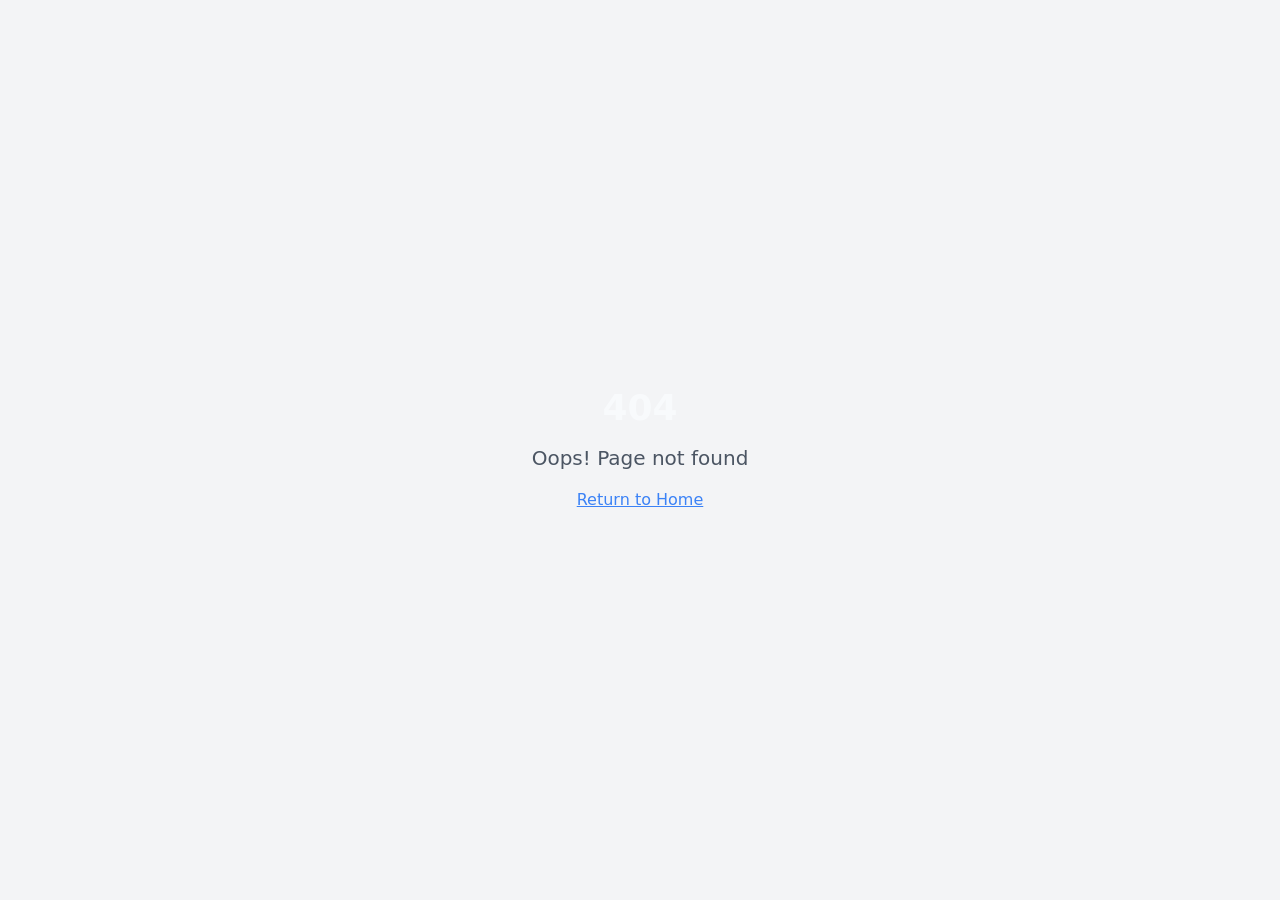
==== commit 0e7b04ed: "Updates" ====
--- a/index.html
+++ b/index.html
@@ -3,22 +3,23 @@
   <head>
     <meta charset="UTF-8" />
     <meta name="viewport" content="width=device-width, initial-scale=1.0" />
-    <title>satwiks-polyglot-domain</title>
-    <meta name="description" content="Lovable Generated Project" />
-    <meta name="author" content="Lovable" />
+    <title>Satwik Bh - Staff Software Engineer | ML • SRE • Leadership</title>
+    <meta name="description" content="Staff Software Engineer with 8.5 years experience in ML Engineering, Site Reliability Engineering, and Technical Leadership. Passionate about building scalable systems and leading engineering teams." />
+    <meta name="author" content="Satwik Bh" />
 
-    <meta property="og:title" content="satwiks-polyglot-domain" />
-    <meta property="og:description" content="Lovable Generated Project" />
+    <meta property="og:title" content="Satwik Bh - Staff Software Engineer" />
+    <meta property="og:description" content="Staff Software Engineer with 8.5 years experience in ML Engineering, Site Reliability Engineering, and Technical Leadership." />
     <meta property="og:type" content="website" />
     <meta property="og:image" content="https://lovable.dev/opengraph-image-p98pqg.png" />
 
     <meta name="twitter:card" content="summary_large_image" />
     <meta name="twitter:site" content="@lovable_dev" />
     <meta name="twitter:image" content="https://lovable.dev/opengraph-image-p98pqg.png" />
+    <script type="module" crossorigin src="/assets/index-BuK71gbs.js"></script>
+    <link rel="stylesheet" crossorigin href="/assets/index-DYPOw5vb.css">
   </head>
 
   <body>
     <div id="root"></div>
-    <script type="module" src="/src/main.tsx"></script>
   </body>
 </html>
--- a/assets/index-DYPOw5vb.css
+++ b/assets/index-DYPOw5vb.css
@@ -0,0 +1 @@
+*,:before,:after{--tw-border-spacing-x: 0;--tw-border-spacing-y: 0;--tw-translate-x: 0;--tw-translate-y: 0;--tw-rotate: 0;--tw-skew-x: 0;--tw-skew-y: 0;--tw-scale-x: 1;--tw-scale-y: 1;--tw-pan-x: ;--tw-pan-y: ;--tw-pinch-zoom: ;--tw-scroll-snap-strictness: proximity;--tw-gradient-from-position: ;--tw-gradient-via-position: ;--tw-gradient-to-position: ;--tw-ordinal: ;--tw-slashed-zero: ;--tw-numeric-figure: ;--tw-numeric-spacing: ;--tw-numeric-fraction: ;--tw-ring-inset: ;--tw-ring-offset-width: 0px;--tw-ring-offset-color: #fff;--tw-ring-color: rgb(59 130 246 / .5);--tw-ring-offset-shadow: 0 0 #0000;--tw-ring-shadow: 0 0 #0000;--tw-shadow: 0 0 #0000;--tw-shadow-colored: 0 0 #0000;--tw-blur: ;--tw-brightness: ;--tw-contrast: ;--tw-grayscale: ;--tw-hue-rotate: ;--tw-invert: ;--tw-saturate: ;--tw-sepia: ;--tw-drop-shadow: ;--tw-backdrop-blur: ;--tw-backdrop-brightness: ;--tw-backdrop-contrast: ;--tw-backdrop-grayscale: ;--tw-backdrop-hue-rotate: ;--tw-backdrop-invert: ;--tw-backdrop-opacity: ;--tw-backdrop-saturate: ;--tw-backdrop-sepia: ;--tw-contain-size: ;--tw-contain-layout: ;--tw-contain-paint: ;--tw-contain-style: }::backdrop{--tw-border-spacing-x: 0;--tw-border-spacing-y: 0;--tw-translate-x: 0;--tw-translate-y: 0;--tw-rotate: 0;--tw-skew-x: 0;--tw-skew-y: 0;--tw-scale-x: 1;--tw-scale-y: 1;--tw-pan-x: ;--tw-pan-y: ;--tw-pinch-zoom: ;--tw-scroll-snap-strictness: proximity;--tw-gradient-from-position: ;--tw-gradient-via-position: ;--tw-gradient-to-position: ;--tw-ordinal: ;--tw-slashed-zero: ;--tw-numeric-figure: ;--tw-numeric-spacing: ;--tw-numeric-fraction: ;--tw-ring-inset: ;--tw-ring-offset-width: 0px;--tw-ring-offset-color: #fff;--tw-ring-color: rgb(59 130 246 / .5);--tw-ring-offset-shadow: 0 0 #0000;--tw-ring-shadow: 0 0 #0000;--tw-shadow: 0 0 #0000;--tw-shadow-colored: 0 0 #0000;--tw-blur: ;--tw-brightness: ;--tw-contrast: ;--tw-grayscale: ;--tw-hue-rotate: ;--tw-invert: ;--tw-saturate: ;--tw-sepia: ;--tw-drop-shadow: ;--tw-backdrop-blur: ;--tw-backdrop-brightness: ;--tw-backdrop-contrast: ;--tw-backdrop-grayscale: ;--tw-backdrop-hue-rotate: ;--tw-backdrop-invert: ;--tw-backdrop-opacity: ;--tw-backdrop-saturate: ;--tw-backdrop-sepia: ;--tw-contain-size: ;--tw-contain-layout: ;--tw-contain-paint: ;--tw-contain-style: }*,:before,:after{box-sizing:border-box;border-width:0;border-style:solid;border-color:#e5e7eb}:before,:after{--tw-content: ""}html,:host{line-height:1.5;-webkit-text-size-adjust:100%;-moz-tab-size:4;-o-tab-size:4;tab-size:4;font-family:ui-sans-serif,system-ui,sans-serif,"Apple Color Emoji","Segoe UI Emoji",Segoe UI Symbol,"Noto Color Emoji";font-feature-settings:normal;font-variation-settings:normal;-webkit-tap-highlight-color:transparent}body{margin:0;line-height:inherit}hr{height:0;color:inherit;border-top-width:1px}abbr:where([title]){-webkit-text-decoration:underline dotted;text-decoration:underline dotted}h1,h2,h3,h4,h5,h6{font-size:inherit;font-weight:inherit}a{color:inherit;text-decoration:inherit}b,strong{font-weight:bolder}code,kbd,samp,pre{font-family:ui-monospace,SFMono-Regular,Menlo,Monaco,Consolas,Liberation Mono,Courier New,monospace;font-feature-settings:normal;font-variation-settings:normal;font-size:1em}small{font-size:80%}sub,sup{font-size:75%;line-height:0;position:relative;vertical-align:baseline}sub{bottom:-.25em}sup{top:-.5em}table{text-indent:0;border-color:inherit;border-collapse:collapse}button,input,optgroup,select,textarea{font-family:inherit;font-feature-settings:inherit;font-variation-settings:inherit;font-size:100%;font-weight:inherit;line-height:inherit;letter-spacing:inherit;color:inherit;margin:0;padding:0}button,select{text-transform:none}button,input:where([type=button]),input:where([type=reset]),input:where([type=submit]){-webkit-appearance:button;background-color:transparent;background-image:none}:-moz-focusring{outline:auto}:-moz-ui-invalid{box-shadow:none}progress{vertical-align:baseline}::-webkit-inner-spin-button,::-webkit-outer-spin-button{height:auto}[type=search]{-webkit-appearance:textfield;outline-offset:-2px}::-webkit-search-decoration{-webkit-appearance:none}::-webkit-file-upload-button{-webkit-appearance:button;font:inherit}summary{display:list-item}blockquote,dl,dd,h1,h2,h3,h4,h5,h6,hr,figure,p,pre{margin:0}fieldset{margin:0;padding:0}legend{padding:0}ol,ul,menu{list-style:none;margin:0;padding:0}dialog{padding:0}textarea{resize:vertical}input::-moz-placeholder,textarea::-moz-placeholder{opacity:1;color:#9ca3af}input::placeholder,textarea::placeholder{opacity:1;color:#9ca3af}button,[role=button]{cursor:pointer}:disabled{cursor:default}img,svg,video,canvas,audio,iframe,embed,object{display:block;vertical-align:middle}img,video{max-width:100%;height:auto}[hidden]:where(:not([hidden=until-found])){display:none}:root{--background: 0 0% 100%;--foreground: 222.2 84% 4.9%;--card: 0 0% 100%;--card-foreground: 222.2 84% 4.9%;--popover: 0 0% 100%;--popover-foreground: 222.2 84% 4.9%;--primary: 220 90% 56%;--primary-foreground: 210 40% 98%;--primary-glow: 220 90% 66%;--secondary: 210 40% 96.1%;--secondary-foreground: 222.2 47.4% 11.2%;--muted: 210 40% 96.1%;--muted-foreground: 215.4 16.3% 46.9%;--accent: 212 100% 47%;--accent-foreground: 210 40% 98%;--destructive: 0 84.2% 60.2%;--destructive-foreground: 210 40% 98%;--border: 214.3 31.8% 91.4%;--input: 214.3 31.8% 91.4%;--ring: 220 90% 56%;--radius: .75rem;--gradient-primary: linear-gradient(135deg, hsl(220 90% 56%), hsl(212 100% 47%));--gradient-hero: linear-gradient(135deg, hsl(220 90% 56%), hsl(220 90% 66%), hsl(212 100% 47%));--gradient-subtle: linear-gradient(180deg, hsl(0 0% 100%), hsl(210 40% 98%));--shadow-elegant: 0 10px 30px -10px hsl(220 90% 56% / .3);--shadow-glow: 0 0 40px hsl(220 90% 66% / .4);--shadow-card: 0 4px 20px -4px hsl(220 90% 56% / .1);--transition-smooth: all .3s cubic-bezier(.4, 0, .2, 1);--sidebar-background: 0 0% 98%;--sidebar-foreground: 240 5.3% 26.1%;--sidebar-primary: 240 5.9% 10%;--sidebar-primary-foreground: 0 0% 98%;--sidebar-accent: 240 4.8% 95.9%;--sidebar-accent-foreground: 240 5.9% 10%;--sidebar-border: 220 13% 91%;--sidebar-ring: 217.2 91.2% 59.8%}.dark{--background: 222.2 84% 4.9%;--foreground: 210 40% 98%;--card: 222.2 84% 4.9%;--card-foreground: 210 40% 98%;--popover: 222.2 84% 4.9%;--popover-foreground: 210 40% 98%;--primary: 220 90% 66%;--primary-foreground: 222.2 47.4% 11.2%;--primary-glow: 220 90% 76%;--secondary: 217.2 32.6% 17.5%;--secondary-foreground: 210 40% 98%;--muted: 217.2 32.6% 17.5%;--muted-foreground: 215 20.2% 65.1%;--accent: 212 100% 57%;--accent-foreground: 222.2 47.4% 11.2%;--destructive: 0 62.8% 30.6%;--destructive-foreground: 210 40% 98%;--border: 217.2 32.6% 17.5%;--input: 217.2 32.6% 17.5%;--ring: 220 90% 66%;--gradient-primary: linear-gradient(135deg, hsl(220 90% 66%), hsl(212 100% 57%));--gradient-hero: linear-gradient(135deg, hsl(220 90% 66%), hsl(220 90% 76%), hsl(212 100% 57%));--gradient-subtle: linear-gradient(180deg, hsl(222.2 84% 4.9%), hsl(217.2 32.6% 17.5%));--shadow-elegant: 0 10px 30px -10px hsl(220 90% 66% / .3);--shadow-glow: 0 0 40px hsl(220 90% 76% / .4);--shadow-card: 0 4px 20px -4px hsl(220 90% 66% / .2);--sidebar-background: 240 5.9% 10%;--sidebar-foreground: 240 4.8% 95.9%;--sidebar-primary: 224.3 76.3% 48%;--sidebar-primary-foreground: 0 0% 100%;--sidebar-accent: 240 3.7% 15.9%;--sidebar-accent-foreground: 240 4.8% 95.9%;--sidebar-border: 240 3.7% 15.9%;--sidebar-ring: 217.2 91.2% 59.8%}*{border-color:hsl(var(--border))}body{background-color:hsl(var(--background));color:hsl(var(--foreground))}.container{width:100%;margin-right:auto;margin-left:auto;padding-right:2rem;padding-left:2rem}@media (min-width: 1400px){.container{max-width:1400px}}.sr-only{position:absolute;width:1px;height:1px;padding:0;margin:-1px;overflow:hidden;clip:rect(0,0,0,0);white-space:nowrap;border-width:0}.pointer-events-none{pointer-events:none}.pointer-events-auto{pointer-events:auto}.visible{visibility:visible}.invisible{visibility:hidden}.fixed{position:fixed}.absolute{position:absolute}.relative{position:relative}.-inset-4{top:-1rem;right:-1rem;bottom:-1rem;left:-1rem}.inset-0{top:0;right:0;bottom:0;left:0}.inset-x-0{left:0;right:0}.inset-y-0{top:0;bottom:0}.-bottom-12{bottom:-3rem}.-left-12{left:-3rem}.-right-12{right:-3rem}.-top-12{top:-3rem}.bottom-0{bottom:0}.bottom-8{bottom:2rem}.left-0{left:0}.left-1{left:.25rem}.left-1\/2{left:50%}.left-2{left:.5rem}.left-\[50\%\]{left:50%}.right-0{right:0}.right-1{right:.25rem}.right-2{right:.5rem}.right-3{right:.75rem}.right-4{right:1rem}.top-0{top:0}.top-1\.5{top:.375rem}.top-1\/2{top:50%}.top-2{top:.5rem}.top-3\.5{top:.875rem}.top-4{top:1rem}.top-\[1px\]{top:1px}.top-\[50\%\]{top:50%}.top-\[60\%\]{top:60%}.top-full{top:100%}.z-10{z-index:10}.z-20{z-index:20}.z-50{z-index:50}.z-\[100\]{z-index:100}.z-\[1\]{z-index:1}.-mx-1{margin-left:-.25rem;margin-right:-.25rem}.mx-2{margin-left:.5rem;margin-right:.5rem}.mx-3\.5{margin-left:.875rem;margin-right:.875rem}.mx-auto{margin-left:auto;margin-right:auto}.my-0\.5{margin-top:.125rem;margin-bottom:.125rem}.my-1{margin-top:.25rem;margin-bottom:.25rem}.-ml-4{margin-left:-1rem}.-mt-4{margin-top:-1rem}.mb-1{margin-bottom:.25rem}.mb-16{margin-bottom:4rem}.mb-4{margin-bottom:1rem}.ml-1{margin-left:.25rem}.ml-auto{margin-left:auto}.mr-2{margin-right:.5rem}.mt-1{margin-top:.25rem}.mt-1\.5{margin-top:.375rem}.mt-2{margin-top:.5rem}.mt-24{margin-top:6rem}.mt-4{margin-top:1rem}.mt-6{margin-top:1.5rem}.mt-auto{margin-top:auto}.block{display:block}.flex{display:flex}.inline-flex{display:inline-flex}.table{display:table}.grid{display:grid}.hidden{display:none}.aspect-square{aspect-ratio:1 / 1}.aspect-video{aspect-ratio:16 / 9}.size-4{width:1rem;height:1rem}.h-1\.5{height:.375rem}.h-10{height:2.5rem}.h-11{height:2.75rem}.h-12{height:3rem}.h-2{height:.5rem}.h-2\.5{height:.625rem}.h-3{height:.75rem}.h-3\.5{height:.875rem}.h-4{height:1rem}.h-5{height:1.25rem}.h-6{height:1.5rem}.h-7{height:1.75rem}.h-8{height:2rem}.h-80{height:20rem}.h-9{height:2.25rem}.h-\[1\.2rem\]{height:1.2rem}.h-\[1px\]{height:1px}.h-\[var\(--radix-navigation-menu-viewport-height\)\]{height:var(--radix-navigation-menu-viewport-height)}.h-\[var\(--radix-select-trigger-height\)\]{height:var(--radix-select-trigger-height)}.h-auto{height:auto}.h-full{height:100%}.h-px{height:1px}.h-svh{height:100svh}.max-h-96{max-height:24rem}.max-h-\[300px\]{max-height:300px}.max-h-screen{max-height:100vh}.min-h-0{min-height:0px}.min-h-\[80px\]{min-height:80px}.min-h-screen{min-height:100vh}.min-h-svh{min-height:100svh}.w-0{width:0px}.w-1{width:.25rem}.w-10{width:2.5rem}.w-11{width:2.75rem}.w-12{width:3rem}.w-2{width:.5rem}.w-2\.5{width:.625rem}.w-3{width:.75rem}.w-3\.5{width:.875rem}.w-3\/4{width:75%}.w-4{width:1rem}.w-5{width:1.25rem}.w-6{width:1.5rem}.w-64{width:16rem}.w-7{width:1.75rem}.w-72{width:18rem}.w-8{width:2rem}.w-80{width:20rem}.w-9{width:2.25rem}.w-\[--sidebar-width\]{width:var(--sidebar-width)}.w-\[1\.2rem\]{width:1.2rem}.w-\[100px\]{width:100px}.w-\[1px\]{width:1px}.w-auto{width:auto}.w-full{width:100%}.w-max{width:-moz-max-content;width:max-content}.w-px{width:1px}.min-w-0{min-width:0px}.min-w-5{min-width:1.25rem}.min-w-\[12rem\]{min-width:12rem}.min-w-\[8rem\]{min-width:8rem}.min-w-\[var\(--radix-select-trigger-width\)\]{min-width:var(--radix-select-trigger-width)}.max-w-2xl{max-width:42rem}.max-w-4xl{max-width:56rem}.max-w-6xl{max-width:72rem}.max-w-7xl{max-width:80rem}.max-w-\[--skeleton-width\]{max-width:var(--skeleton-width)}.max-w-lg{max-width:32rem}.max-w-max{max-width:-moz-max-content;max-width:max-content}.flex-1{flex:1 1 0%}.shrink-0{flex-shrink:0}.grow{flex-grow:1}.grow-0{flex-grow:0}.basis-full{flex-basis:100%}.caption-bottom{caption-side:bottom}.border-collapse{border-collapse:collapse}.-translate-x-1\/2{--tw-translate-x: -50%;transform:translate(var(--tw-translate-x),var(--tw-translate-y)) rotate(var(--tw-rotate)) skew(var(--tw-skew-x)) skewY(var(--tw-skew-y)) scaleX(var(--tw-scale-x)) scaleY(var(--tw-scale-y))}.-translate-x-px{--tw-translate-x: -1px;transform:translate(var(--tw-translate-x),var(--tw-translate-y)) rotate(var(--tw-rotate)) skew(var(--tw-skew-x)) skewY(var(--tw-skew-y)) scaleX(var(--tw-scale-x)) scaleY(var(--tw-scale-y))}.-translate-y-1\/2{--tw-translate-y: -50%;transform:translate(var(--tw-translate-x),var(--tw-translate-y)) rotate(var(--tw-rotate)) skew(var(--tw-skew-x)) skewY(var(--tw-skew-y)) scaleX(var(--tw-scale-x)) scaleY(var(--tw-scale-y))}.translate-x-\[-50\%\]{--tw-translate-x: -50%;transform:translate(var(--tw-translate-x),var(--tw-translate-y)) rotate(var(--tw-rotate)) skew(var(--tw-skew-x)) skewY(var(--tw-skew-y)) scaleX(var(--tw-scale-x)) scaleY(var(--tw-scale-y))}.translate-x-px{--tw-translate-x: 1px;transform:translate(var(--tw-translate-x),var(--tw-translate-y)) rotate(var(--tw-rotate)) skew(var(--tw-skew-x)) skewY(var(--tw-skew-y)) scaleX(var(--tw-scale-x)) scaleY(var(--tw-scale-y))}.translate-y-\[-50\%\]{--tw-translate-y: -50%;transform:translate(var(--tw-translate-x),var(--tw-translate-y)) rotate(var(--tw-rotate)) skew(var(--tw-skew-x)) skewY(var(--tw-skew-y)) scaleX(var(--tw-scale-x)) scaleY(var(--tw-scale-y))}.rotate-0{--tw-rotate: 0deg;transform:translate(var(--tw-translate-x),var(--tw-translate-y)) rotate(var(--tw-rotate)) skew(var(--tw-skew-x)) skewY(var(--tw-skew-y)) scaleX(var(--tw-scale-x)) scaleY(var(--tw-scale-y))}.rotate-45{--tw-rotate: 45deg;transform:translate(var(--tw-translate-x),var(--tw-translate-y)) rotate(var(--tw-rotate)) skew(var(--tw-skew-x)) skewY(var(--tw-skew-y)) scaleX(var(--tw-scale-x)) scaleY(var(--tw-scale-y))}.rotate-90{--tw-rotate: 90deg;transform:translate(var(--tw-translate-x),var(--tw-translate-y)) rotate(var(--tw-rotate)) skew(var(--tw-skew-x)) skewY(var(--tw-skew-y)) scaleX(var(--tw-scale-x)) scaleY(var(--tw-scale-y))}.scale-0{--tw-scale-x: 0;--tw-scale-y: 0;transform:translate(var(--tw-translate-x),var(--tw-translate-y)) rotate(var(--tw-rotate)) skew(var(--tw-skew-x)) skewY(var(--tw-skew-y)) scaleX(var(--tw-scale-x)) scaleY(var(--tw-scale-y))}.scale-100{--tw-scale-x: 1;--tw-scale-y: 1;transform:translate(var(--tw-translate-x),var(--tw-translate-y)) rotate(var(--tw-rotate)) skew(var(--tw-skew-x)) skewY(var(--tw-skew-y)) scaleX(var(--tw-scale-x)) scaleY(var(--tw-scale-y))}.transform{transform:translate(var(--tw-translate-x),var(--tw-translate-y)) rotate(var(--tw-rotate)) skew(var(--tw-skew-x)) skewY(var(--tw-skew-y)) scaleX(var(--tw-scale-x)) scaleY(var(--tw-scale-y))}@keyframes bounce{0%,to{transform:translateY(-25%);animation-timing-function:cubic-bezier(.8,0,1,1)}50%{transform:none;animation-timing-function:cubic-bezier(0,0,.2,1)}}.animate-bounce{animation:bounce 1s infinite}@keyframes pulse{50%{opacity:.5}}.animate-pulse{animation:pulse 2s cubic-bezier(.4,0,.6,1) infinite}.cursor-default{cursor:default}.cursor-pointer{cursor:pointer}.touch-none{touch-action:none}.select-none{-webkit-user-select:none;-moz-user-select:none;user-select:none}.list-none{list-style-type:none}.grid-cols-1{grid-template-columns:repeat(1,minmax(0,1fr))}.flex-row{flex-direction:row}.flex-col{flex-direction:column}.flex-col-reverse{flex-direction:column-reverse}.flex-wrap{flex-wrap:wrap}.items-start{align-items:flex-start}.items-end{align-items:flex-end}.items-center{align-items:center}.items-stretch{align-items:stretch}.justify-start{justify-content:flex-start}.justify-center{justify-content:center}.justify-between{justify-content:space-between}.gap-1{gap:.25rem}.gap-1\.5{gap:.375rem}.gap-12{gap:3rem}.gap-2{gap:.5rem}.gap-3{gap:.75rem}.gap-4{gap:1rem}.gap-6{gap:1.5rem}.gap-8{gap:2rem}.space-x-1>:not([hidden])~:not([hidden]){--tw-space-x-reverse: 0;margin-right:calc(.25rem * var(--tw-space-x-reverse));margin-left:calc(.25rem * calc(1 - var(--tw-space-x-reverse)))}.space-x-2>:not([hidden])~:not([hidden]){--tw-space-x-reverse: 0;margin-right:calc(.5rem * var(--tw-space-x-reverse));margin-left:calc(.5rem * calc(1 - var(--tw-space-x-reverse)))}.space-x-4>:not([hidden])~:not([hidden]){--tw-space-x-reverse: 0;margin-right:calc(1rem * var(--tw-space-x-reverse));margin-left:calc(1rem * calc(1 - var(--tw-space-x-reverse)))}.space-x-8>:not([hidden])~:not([hidden]){--tw-space-x-reverse: 0;margin-right:calc(2rem * var(--tw-space-x-reverse));margin-left:calc(2rem * calc(1 - var(--tw-space-x-reverse)))}.space-y-1>:not([hidden])~:not([hidden]){--tw-space-y-reverse: 0;margin-top:calc(.25rem * calc(1 - var(--tw-space-y-reverse)));margin-bottom:calc(.25rem * var(--tw-space-y-reverse))}.space-y-1\.5>:not([hidden])~:not([hidden]){--tw-space-y-reverse: 0;margin-top:calc(.375rem * calc(1 - var(--tw-space-y-reverse)));margin-bottom:calc(.375rem * var(--tw-space-y-reverse))}.space-y-2>:not([hidden])~:not([hidden]){--tw-space-y-reverse: 0;margin-top:calc(.5rem * calc(1 - var(--tw-space-y-reverse)));margin-bottom:calc(.5rem * var(--tw-space-y-reverse))}.space-y-4>:not([hidden])~:not([hidden]){--tw-space-y-reverse: 0;margin-top:calc(1rem * calc(1 - var(--tw-space-y-reverse)));margin-bottom:calc(1rem * var(--tw-space-y-reverse))}.space-y-6>:not([hidden])~:not([hidden]){--tw-space-y-reverse: 0;margin-top:calc(1.5rem * calc(1 - var(--tw-space-y-reverse)));margin-bottom:calc(1.5rem * var(--tw-space-y-reverse))}.space-y-8>:not([hidden])~:not([hidden]){--tw-space-y-reverse: 0;margin-top:calc(2rem * calc(1 - var(--tw-space-y-reverse)));margin-bottom:calc(2rem * var(--tw-space-y-reverse))}.overflow-auto{overflow:auto}.overflow-hidden{overflow:hidden}.overflow-y-auto{overflow-y:auto}.overflow-x-hidden{overflow-x:hidden}.whitespace-nowrap{white-space:nowrap}.break-words{overflow-wrap:break-word}.rounded-\[2px\]{border-radius:2px}.rounded-\[inherit\]{border-radius:inherit}.rounded-full{border-radius:9999px}.rounded-lg{border-radius:var(--radius)}.rounded-md{border-radius:calc(var(--radius) - 2px)}.rounded-sm{border-radius:calc(var(--radius) - 4px)}.rounded-t-\[10px\]{border-top-left-radius:10px;border-top-right-radius:10px}.rounded-tl-sm{border-top-left-radius:calc(var(--radius) - 4px)}.border{border-width:1px}.border-2{border-width:2px}.border-4{border-width:4px}.border-\[1\.5px\]{border-width:1.5px}.border-y{border-top-width:1px;border-bottom-width:1px}.border-b{border-bottom-width:1px}.border-l{border-left-width:1px}.border-r{border-right-width:1px}.border-t{border-top-width:1px}.border-dashed{border-style:dashed}.border-\[--color-border\]{border-color:var(--color-border)}.border-background{border-color:hsl(var(--background))}.border-border{border-color:hsl(var(--border))}.border-border\/50{border-color:hsl(var(--border) / .5)}.border-destructive{border-color:hsl(var(--destructive))}.border-destructive\/50{border-color:hsl(var(--destructive) / .5)}.border-input{border-color:hsl(var(--input))}.border-primary{border-color:hsl(var(--primary))}.border-sidebar-border{border-color:hsl(var(--sidebar-border))}.border-transparent{border-color:transparent}.border-l-transparent{border-left-color:transparent}.border-t-transparent{border-top-color:transparent}.bg-\[--color-bg\]{background-color:var(--color-bg)}.bg-accent{background-color:hsl(var(--accent))}.bg-background{background-color:hsl(var(--background))}.bg-background\/80{background-color:hsl(var(--background) / .8)}.bg-black\/80{background-color:#000c}.bg-border{background-color:hsl(var(--border))}.bg-card{background-color:hsl(var(--card))}.bg-destructive{background-color:hsl(var(--destructive))}.bg-foreground{background-color:hsl(var(--foreground))}.bg-gray-100{--tw-bg-opacity: 1;background-color:rgb(243 244 246 / var(--tw-bg-opacity, 1))}.bg-muted{background-color:hsl(var(--muted))}.bg-muted\/50{background-color:hsl(var(--muted) / .5)}.bg-popover{background-color:hsl(var(--popover))}.bg-primary{background-color:hsl(var(--primary))}.bg-secondary{background-color:hsl(var(--secondary))}.bg-sidebar{background-color:hsl(var(--sidebar-background))}.bg-sidebar-border{background-color:hsl(var(--sidebar-border))}.bg-transparent{background-color:transparent}.bg-gradient-hero{background-image:var(--gradient-hero)}.bg-gradient-primary{background-image:var(--gradient-primary)}.bg-gradient-subtle{background-image:var(--gradient-subtle)}.bg-clip-text{-webkit-background-clip:text;background-clip:text}.fill-current{fill:currentColor}.object-cover{-o-object-fit:cover;object-fit:cover}.p-0{padding:0}.p-1{padding:.25rem}.p-2{padding:.5rem}.p-3{padding:.75rem}.p-4{padding:1rem}.p-6{padding:1.5rem}.p-\[1px\]{padding:1px}.px-1{padding-left:.25rem;padding-right:.25rem}.px-2{padding-left:.5rem;padding-right:.5rem}.px-2\.5{padding-left:.625rem;padding-right:.625rem}.px-3{padding-left:.75rem;padding-right:.75rem}.px-4{padding-left:1rem;padding-right:1rem}.px-5{padding-left:1.25rem;padding-right:1.25rem}.px-6{padding-left:1.5rem;padding-right:1.5rem}.px-8{padding-left:2rem;padding-right:2rem}.py-0\.5{padding-top:.125rem;padding-bottom:.125rem}.py-1{padding-top:.25rem;padding-bottom:.25rem}.py-1\.5{padding-top:.375rem;padding-bottom:.375rem}.py-12{padding-top:3rem;padding-bottom:3rem}.py-2{padding-top:.5rem;padding-bottom:.5rem}.py-20{padding-top:5rem;padding-bottom:5rem}.py-3{padding-top:.75rem;padding-bottom:.75rem}.py-4{padding-top:1rem;padding-bottom:1rem}.py-6{padding-top:1.5rem;padding-bottom:1.5rem}.pb-3{padding-bottom:.75rem}.pb-4{padding-bottom:1rem}.pl-2\.5{padding-left:.625rem}.pl-4{padding-left:1rem}.pl-8{padding-left:2rem}.pr-2{padding-right:.5rem}.pr-2\.5{padding-right:.625rem}.pr-8{padding-right:2rem}.pt-0{padding-top:0}.pt-1{padding-top:.25rem}.pt-20{padding-top:5rem}.pt-3{padding-top:.75rem}.pt-4{padding-top:1rem}.pt-8{padding-top:2rem}.text-left{text-align:left}.text-center{text-align:center}.align-middle{vertical-align:middle}.font-mono{font-family:ui-monospace,SFMono-Regular,Menlo,Monaco,Consolas,Liberation Mono,Courier New,monospace}.text-2xl{font-size:1.5rem;line-height:2rem}.text-4xl{font-size:2.25rem;line-height:2.5rem}.text-5xl{font-size:3rem;line-height:1}.text-\[0\.8rem\]{font-size:.8rem}.text-base{font-size:1rem;line-height:1.5rem}.text-lg{font-size:1.125rem;line-height:1.75rem}.text-sm{font-size:.875rem;line-height:1.25rem}.text-xl{font-size:1.25rem;line-height:1.75rem}.text-xs{font-size:.75rem;line-height:1rem}.font-bold{font-weight:700}.font-light{font-weight:300}.font-medium{font-weight:500}.font-normal{font-weight:400}.font-semibold{font-weight:600}.tabular-nums{--tw-numeric-spacing: tabular-nums;font-variant-numeric:var(--tw-ordinal) var(--tw-slashed-zero) var(--tw-numeric-figure) var(--tw-numeric-spacing) var(--tw-numeric-fraction)}.leading-none{line-height:1}.leading-relaxed{line-height:1.625}.leading-tight{line-height:1.25}.tracking-tight{letter-spacing:-.025em}.tracking-widest{letter-spacing:.1em}.text-accent-foreground{color:hsl(var(--accent-foreground))}.text-blue-500{--tw-text-opacity: 1;color:rgb(59 130 246 / var(--tw-text-opacity, 1))}.text-card-foreground{color:hsl(var(--card-foreground))}.text-current{color:currentColor}.text-destructive{color:hsl(var(--destructive))}.text-destructive-foreground{color:hsl(var(--destructive-foreground))}.text-foreground{color:hsl(var(--foreground))}.text-foreground\/50{color:hsl(var(--foreground) / .5)}.text-gray-600{--tw-text-opacity: 1;color:rgb(75 85 99 / var(--tw-text-opacity, 1))}.text-muted-foreground{color:hsl(var(--muted-foreground))}.text-popover-foreground{color:hsl(var(--popover-foreground))}.text-primary{color:hsl(var(--primary))}.text-primary-foreground{color:hsl(var(--primary-foreground))}.text-secondary-foreground{color:hsl(var(--secondary-foreground))}.text-sidebar-foreground{color:hsl(var(--sidebar-foreground))}.text-sidebar-foreground\/70{color:hsl(var(--sidebar-foreground) / .7)}.text-transparent{color:transparent}.underline{text-decoration-line:underline}.underline-offset-4{text-underline-offset:4px}.opacity-0{opacity:0}.opacity-20{opacity:.2}.opacity-50{opacity:.5}.opacity-60{opacity:.6}.opacity-70{opacity:.7}.opacity-90{opacity:.9}.shadow-\[0_0_0_1px_hsl\(var\(--sidebar-border\)\)\]{--tw-shadow: 0 0 0 1px hsl(var(--sidebar-border));--tw-shadow-colored: 0 0 0 1px var(--tw-shadow-color);box-shadow:var(--tw-ring-offset-shadow, 0 0 #0000),var(--tw-ring-shadow, 0 0 #0000),var(--tw-shadow)}.shadow-card{--tw-shadow: var(--shadow-card);--tw-shadow-colored: var(--shadow-card);box-shadow:var(--tw-ring-offset-shadow, 0 0 #0000),var(--tw-ring-shadow, 0 0 #0000),var(--tw-shadow)}.shadow-elegant{--tw-shadow: var(--shadow-elegant);--tw-shadow-colored: var(--shadow-elegant);box-shadow:var(--tw-ring-offset-shadow, 0 0 #0000),var(--tw-ring-shadow, 0 0 #0000),var(--tw-shadow)}.shadow-lg{--tw-shadow: 0 10px 15px -3px rgb(0 0 0 / .1), 0 4px 6px -4px rgb(0 0 0 / .1);--tw-shadow-colored: 0 10px 15px -3px var(--tw-shadow-color), 0 4px 6px -4px var(--tw-shadow-color);box-shadow:var(--tw-ring-offset-shadow, 0 0 #0000),var(--tw-ring-shadow, 0 0 #0000),var(--tw-shadow)}.shadow-md{--tw-shadow: 0 4px 6px -1px rgb(0 0 0 / .1), 0 2px 4px -2px rgb(0 0 0 / .1);--tw-shadow-colored: 0 4px 6px -1px var(--tw-shadow-color), 0 2px 4px -2px var(--tw-shadow-color);box-shadow:var(--tw-ring-offset-shadow, 0 0 #0000),var(--tw-ring-shadow, 0 0 #0000),var(--tw-shadow)}.shadow-none{--tw-shadow: 0 0 #0000;--tw-shadow-colored: 0 0 #0000;box-shadow:var(--tw-ring-offset-shadow, 0 0 #0000),var(--tw-ring-shadow, 0 0 #0000),var(--tw-shadow)}.shadow-sm{--tw-shadow: 0 1px 2px 0 rgb(0 0 0 / .05);--tw-shadow-colored: 0 1px 2px 0 var(--tw-shadow-color);box-shadow:var(--tw-ring-offset-shadow, 0 0 #0000),var(--tw-ring-shadow, 0 0 #0000),var(--tw-shadow)}.shadow-xl{--tw-shadow: 0 20px 25px -5px rgb(0 0 0 / .1), 0 8px 10px -6px rgb(0 0 0 / .1);--tw-shadow-colored: 0 20px 25px -5px var(--tw-shadow-color), 0 8px 10px -6px var(--tw-shadow-color);box-shadow:var(--tw-ring-offset-shadow, 0 0 #0000),var(--tw-ring-shadow, 0 0 #0000),var(--tw-shadow)}.shadow-card{--tw-shadow-color: hsl(var(--card));--tw-shadow: var(--tw-shadow-colored)}.outline-none{outline:2px solid transparent;outline-offset:2px}.outline{outline-style:solid}.ring-0{--tw-ring-offset-shadow: var(--tw-ring-inset) 0 0 0 var(--tw-ring-offset-width) var(--tw-ring-offset-color);--tw-ring-shadow: var(--tw-ring-inset) 0 0 0 calc(0px + var(--tw-ring-offset-width)) var(--tw-ring-color);box-shadow:var(--tw-ring-offset-shadow),var(--tw-ring-shadow),var(--tw-shadow, 0 0 #0000)}.ring-2{--tw-ring-offset-shadow: var(--tw-ring-inset) 0 0 0 var(--tw-ring-offset-width) var(--tw-ring-offset-color);--tw-ring-shadow: var(--tw-ring-inset) 0 0 0 calc(2px + var(--tw-ring-offset-width)) var(--tw-ring-color);box-shadow:var(--tw-ring-offset-shadow),var(--tw-ring-shadow),var(--tw-shadow, 0 0 #0000)}.ring-ring{--tw-ring-color: hsl(var(--ring))}.ring-sidebar-ring{--tw-ring-color: hsl(var(--sidebar-ring))}.ring-offset-background{--tw-ring-offset-color: hsl(var(--background))}.blur-2xl{--tw-blur: blur(40px);filter:var(--tw-blur) var(--tw-brightness) var(--tw-contrast) var(--tw-grayscale) var(--tw-hue-rotate) var(--tw-invert) var(--tw-saturate) var(--tw-sepia) var(--tw-drop-shadow)}.filter{filter:var(--tw-blur) var(--tw-brightness) var(--tw-contrast) var(--tw-grayscale) var(--tw-hue-rotate) var(--tw-invert) var(--tw-saturate) var(--tw-sepia) var(--tw-drop-shadow)}.backdrop-blur-md{--tw-backdrop-blur: blur(12px);-webkit-backdrop-filter:var(--tw-backdrop-blur) var(--tw-backdrop-brightness) var(--tw-backdrop-contrast) var(--tw-backdrop-grayscale) var(--tw-backdrop-hue-rotate) var(--tw-backdrop-invert) var(--tw-backdrop-opacity) var(--tw-backdrop-saturate) var(--tw-backdrop-sepia);backdrop-filter:var(--tw-backdrop-blur) var(--tw-backdrop-brightness) var(--tw-backdrop-contrast) var(--tw-backdrop-grayscale) var(--tw-backdrop-hue-rotate) var(--tw-backdrop-invert) var(--tw-backdrop-opacity) var(--tw-backdrop-saturate) var(--tw-backdrop-sepia)}.transition{transition-property:color,background-color,border-color,text-decoration-color,fill,stroke,opacity,box-shadow,transform,filter,-webkit-backdrop-filter;transition-property:color,background-color,border-color,text-decoration-color,fill,stroke,opacity,box-shadow,transform,filter,backdrop-filter;transition-property:color,background-color,border-color,text-decoration-color,fill,stroke,opacity,box-shadow,transform,filter,backdrop-filter,-webkit-backdrop-filter;transition-timing-function:cubic-bezier(.4,0,.2,1);transition-duration:.15s}.transition-\[left\,right\,width\]{transition-property:left,right,width;transition-timing-function:cubic-bezier(.4,0,.2,1);transition-duration:.15s}.transition-\[margin\,opa\]{transition-property:margin,opa;transition-timing-function:cubic-bezier(.4,0,.2,1);transition-duration:.15s}.transition-\[width\,height\,padding\]{transition-property:width,height,padding;transition-timing-function:cubic-bezier(.4,0,.2,1);transition-duration:.15s}.transition-\[width\]{transition-property:width;transition-timing-function:cubic-bezier(.4,0,.2,1);transition-duration:.15s}.transition-all{transition-property:all;transition-timing-function:cubic-bezier(.4,0,.2,1);transition-duration:.15s}.transition-colors{transition-property:color,background-color,border-color,text-decoration-color,fill,stroke;transition-timing-function:cubic-bezier(.4,0,.2,1);transition-duration:.15s}.transition-opacity{transition-property:opacity;transition-timing-function:cubic-bezier(.4,0,.2,1);transition-duration:.15s}.transition-transform{transition-property:transform;transition-timing-function:cubic-bezier(.4,0,.2,1);transition-duration:.15s}.duration-1000{transition-duration:1s}.duration-200{transition-duration:.2s}.duration-300{transition-duration:.3s}.ease-in-out{transition-timing-function:cubic-bezier(.4,0,.2,1)}.ease-linear{transition-timing-function:linear}@keyframes enter{0%{opacity:var(--tw-enter-opacity, 1);transform:translate3d(var(--tw-enter-translate-x, 0),var(--tw-enter-translate-y, 0),0) scale3d(var(--tw-enter-scale, 1),var(--tw-enter-scale, 1),var(--tw-enter-scale, 1)) rotate(var(--tw-enter-rotate, 0))}}@keyframes exit{to{opacity:var(--tw-exit-opacity, 1);transform:translate3d(var(--tw-exit-translate-x, 0),var(--tw-exit-translate-y, 0),0) scale3d(var(--tw-exit-scale, 1),var(--tw-exit-scale, 1),var(--tw-exit-scale, 1)) rotate(var(--tw-exit-rotate, 0))}}.animate-in{animation-name:enter;animation-duration:.15s;--tw-enter-opacity: initial;--tw-enter-scale: initial;--tw-enter-rotate: initial;--tw-enter-translate-x: initial;--tw-enter-translate-y: initial}.fade-in-0{--tw-enter-opacity: 0}.fade-in-80{--tw-enter-opacity: .8}.zoom-in-95{--tw-enter-scale: .95}.duration-1000{animation-duration:1s}.duration-200{animation-duration:.2s}.duration-300{animation-duration:.3s}.ease-in-out{animation-timing-function:cubic-bezier(.4,0,.2,1)}.ease-linear{animation-timing-function:linear}.file\:border-0::file-selector-button{border-width:0px}.file\:bg-transparent::file-selector-button{background-color:transparent}.file\:text-sm::file-selector-button{font-size:.875rem;line-height:1.25rem}.file\:font-medium::file-selector-button{font-weight:500}.file\:text-foreground::file-selector-button{color:hsl(var(--foreground))}.placeholder\:text-muted-foreground::-moz-placeholder{color:hsl(var(--muted-foreground))}.placeholder\:text-muted-foreground::placeholder{color:hsl(var(--muted-foreground))}.after\:absolute:after{content:var(--tw-content);position:absolute}.after\:-inset-2:after{content:var(--tw-content);top:-.5rem;right:-.5rem;bottom:-.5rem;left:-.5rem}.after\:inset-y-0:after{content:var(--tw-content);top:0;bottom:0}.after\:left-1\/2:after{content:var(--tw-content);left:50%}.after\:w-1:after{content:var(--tw-content);width:.25rem}.after\:w-\[2px\]:after{content:var(--tw-content);width:2px}.after\:-translate-x-1\/2:after{content:var(--tw-content);--tw-translate-x: -50%;transform:translate(var(--tw-translate-x),var(--tw-translate-y)) rotate(var(--tw-rotate)) skew(var(--tw-skew-x)) skewY(var(--tw-skew-y)) scaleX(var(--tw-scale-x)) scaleY(var(--tw-scale-y))}.first\:rounded-l-md:first-child{border-top-left-radius:calc(var(--radius) - 2px);border-bottom-left-radius:calc(var(--radius) - 2px)}.first\:border-l:first-child{border-left-width:1px}.last\:rounded-r-md:last-child{border-top-right-radius:calc(var(--radius) - 2px);border-bottom-right-radius:calc(var(--radius) - 2px)}.focus-within\:relative:focus-within{position:relative}.focus-within\:z-20:focus-within{z-index:20}.hover\:bg-accent:hover{background-color:hsl(var(--accent))}.hover\:bg-destructive\/80:hover{background-color:hsl(var(--destructive) / .8)}.hover\:bg-destructive\/90:hover{background-color:hsl(var(--destructive) / .9)}.hover\:bg-muted:hover{background-color:hsl(var(--muted))}.hover\:bg-muted\/50:hover{background-color:hsl(var(--muted) / .5)}.hover\:bg-primary:hover{background-color:hsl(var(--primary))}.hover\:bg-primary\/80:hover{background-color:hsl(var(--primary) / .8)}.hover\:bg-primary\/90:hover{background-color:hsl(var(--primary) / .9)}.hover\:bg-secondary:hover{background-color:hsl(var(--secondary))}.hover\:bg-secondary\/80:hover{background-color:hsl(var(--secondary) / .8)}.hover\:bg-sidebar-accent:hover{background-color:hsl(var(--sidebar-accent))}.hover\:text-accent-foreground:hover{color:hsl(var(--accent-foreground))}.hover\:text-blue-700:hover{--tw-text-opacity: 1;color:rgb(29 78 216 / var(--tw-text-opacity, 1))}.hover\:text-foreground:hover{color:hsl(var(--foreground))}.hover\:text-muted-foreground:hover{color:hsl(var(--muted-foreground))}.hover\:text-primary:hover{color:hsl(var(--primary))}.hover\:text-primary-foreground:hover{color:hsl(var(--primary-foreground))}.hover\:text-sidebar-accent-foreground:hover{color:hsl(var(--sidebar-accent-foreground))}.hover\:underline:hover{text-decoration-line:underline}.hover\:opacity-100:hover{opacity:1}.hover\:shadow-\[0_0_0_1px_hsl\(var\(--sidebar-accent\)\)\]:hover{--tw-shadow: 0 0 0 1px hsl(var(--sidebar-accent));--tw-shadow-colored: 0 0 0 1px var(--tw-shadow-color);box-shadow:var(--tw-ring-offset-shadow, 0 0 #0000),var(--tw-ring-shadow, 0 0 #0000),var(--tw-shadow)}.hover\:shadow-elegant:hover{--tw-shadow: var(--shadow-elegant);--tw-shadow-colored: var(--shadow-elegant);box-shadow:var(--tw-ring-offset-shadow, 0 0 #0000),var(--tw-ring-shadow, 0 0 #0000),var(--tw-shadow)}.hover\:shadow-glow:hover{--tw-shadow: var(--shadow-glow);--tw-shadow-colored: var(--shadow-glow);box-shadow:var(--tw-ring-offset-shadow, 0 0 #0000),var(--tw-ring-shadow, 0 0 #0000),var(--tw-shadow)}.hover\:after\:bg-sidebar-border:hover:after{content:var(--tw-content);background-color:hsl(var(--sidebar-border))}.focus\:bg-accent:focus{background-color:hsl(var(--accent))}.focus\:bg-primary:focus{background-color:hsl(var(--primary))}.focus\:text-accent-foreground:focus{color:hsl(var(--accent-foreground))}.focus\:text-primary-foreground:focus{color:hsl(var(--primary-foreground))}.focus\:opacity-100:focus{opacity:1}.focus\:outline-none:focus{outline:2px solid transparent;outline-offset:2px}.focus\:ring-2:focus{--tw-ring-offset-shadow: var(--tw-ring-inset) 0 0 0 var(--tw-ring-offset-width) var(--tw-ring-offset-color);--tw-ring-shadow: var(--tw-ring-inset) 0 0 0 calc(2px + var(--tw-ring-offset-width)) var(--tw-ring-color);box-shadow:var(--tw-ring-offset-shadow),var(--tw-ring-shadow),var(--tw-shadow, 0 0 #0000)}.focus\:ring-ring:focus{--tw-ring-color: hsl(var(--ring))}.focus\:ring-offset-2:focus{--tw-ring-offset-width: 2px}.focus-visible\:outline-none:focus-visible{outline:2px solid transparent;outline-offset:2px}.focus-visible\:ring-1:focus-visible{--tw-ring-offset-shadow: var(--tw-ring-inset) 0 0 0 var(--tw-ring-offset-width) var(--tw-ring-offset-color);--tw-ring-shadow: var(--tw-ring-inset) 0 0 0 calc(1px + var(--tw-ring-offset-width)) var(--tw-ring-color);box-shadow:var(--tw-ring-offset-shadow),var(--tw-ring-shadow),var(--tw-shadow, 0 0 #0000)}.focus-visible\:ring-2:focus-visible{--tw-ring-offset-shadow: var(--tw-ring-inset) 0 0 0 var(--tw-ring-offset-width) var(--tw-ring-offset-color);--tw-ring-shadow: var(--tw-ring-inset) 0 0 0 calc(2px + var(--tw-ring-offset-width)) var(--tw-ring-color);box-shadow:var(--tw-ring-offset-shadow),var(--tw-ring-shadow),var(--tw-shadow, 0 0 #0000)}.focus-visible\:ring-ring:focus-visible{--tw-ring-color: hsl(var(--ring))}.focus-visible\:ring-sidebar-ring:focus-visible{--tw-ring-color: hsl(var(--sidebar-ring))}.focus-visible\:ring-offset-1:focus-visible{--tw-ring-offset-width: 1px}.focus-visible\:ring-offset-2:focus-visible{--tw-ring-offset-width: 2px}.focus-visible\:ring-offset-background:focus-visible{--tw-ring-offset-color: hsl(var(--background))}.active\:bg-sidebar-accent:active{background-color:hsl(var(--sidebar-accent))}.active\:text-sidebar-accent-foreground:active{color:hsl(var(--sidebar-accent-foreground))}.disabled\:pointer-events-none:disabled{pointer-events:none}.disabled\:cursor-not-allowed:disabled{cursor:not-allowed}.disabled\:opacity-50:disabled{opacity:.5}.group\/menu-item:focus-within .group-focus-within\/menu-item\:opacity-100{opacity:1}.group\/menu-item:hover .group-hover\/menu-item\:opacity-100,.group:hover .group-hover\:opacity-100{opacity:1}.group.destructive .group-\[\.destructive\]\:border-muted\/40{border-color:hsl(var(--muted) / .4)}.group.toaster .group-\[\.toaster\]\:border-border{border-color:hsl(var(--border))}.group.toast .group-\[\.toast\]\:bg-muted{background-color:hsl(var(--muted))}.group.toast .group-\[\.toast\]\:bg-primary{background-color:hsl(var(--primary))}.group.toaster .group-\[\.toaster\]\:bg-background{background-color:hsl(var(--background))}.group.destructive .group-\[\.destructive\]\:text-red-300{--tw-text-opacity: 1;color:rgb(252 165 165 / var(--tw-text-opacity, 1))}.group.toast .group-\[\.toast\]\:text-muted-foreground{color:hsl(var(--muted-foreground))}.group.toast .group-\[\.toast\]\:text-primary-foreground{color:hsl(var(--primary-foreground))}.group.toaster .group-\[\.toaster\]\:text-foreground{color:hsl(var(--foreground))}.group.toaster .group-\[\.toaster\]\:shadow-lg{--tw-shadow: 0 10px 15px -3px rgb(0 0 0 / .1), 0 4px 6px -4px rgb(0 0 0 / .1);--tw-shadow-colored: 0 10px 15px -3px var(--tw-shadow-color), 0 4px 6px -4px var(--tw-shadow-color);box-shadow:var(--tw-ring-offset-shadow, 0 0 #0000),var(--tw-ring-shadow, 0 0 #0000),var(--tw-shadow)}.group.destructive .group-\[\.destructive\]\:hover\:border-destructive\/30:hover{border-color:hsl(var(--destructive) / .3)}.group.destructive .group-\[\.destructive\]\:hover\:bg-destructive:hover{background-color:hsl(var(--destructive))}.group.destructive .group-\[\.destructive\]\:hover\:text-destructive-foreground:hover{color:hsl(var(--destructive-foreground))}.group.destructive .group-\[\.destructive\]\:hover\:text-red-50:hover{--tw-text-opacity: 1;color:rgb(254 242 242 / var(--tw-text-opacity, 1))}.group.destructive .group-\[\.destructive\]\:focus\:ring-destructive:focus{--tw-ring-color: hsl(var(--destructive))}.group.destructive .group-\[\.destructive\]\:focus\:ring-red-400:focus{--tw-ring-opacity: 1;--tw-ring-color: rgb(248 113 113 / var(--tw-ring-opacity, 1))}.group.destructive .group-\[\.destructive\]\:focus\:ring-offset-red-600:focus{--tw-ring-offset-color: #dc2626}.peer\/menu-button:hover~.peer-hover\/menu-button\:text-sidebar-accent-foreground{color:hsl(var(--sidebar-accent-foreground))}.peer:disabled~.peer-disabled\:cursor-not-allowed{cursor:not-allowed}.peer:disabled~.peer-disabled\:opacity-70{opacity:.7}.has-\[\[data-variant\=inset\]\]\:bg-sidebar:has([data-variant=inset]){background-color:hsl(var(--sidebar-background))}.has-\[\:disabled\]\:opacity-50:has(:disabled){opacity:.5}.group\/menu-item:has([data-sidebar=menu-action]) .group-has-\[\[data-sidebar\=menu-action\]\]\/menu-item\:pr-8{padding-right:2rem}.aria-disabled\:pointer-events-none[aria-disabled=true]{pointer-events:none}.aria-disabled\:opacity-50[aria-disabled=true]{opacity:.5}.aria-selected\:bg-accent[aria-selected=true]{background-color:hsl(var(--accent))}.aria-selected\:bg-accent\/50[aria-selected=true]{background-color:hsl(var(--accent) / .5)}.aria-selected\:text-accent-foreground[aria-selected=true]{color:hsl(var(--accent-foreground))}.aria-selected\:text-muted-foreground[aria-selected=true]{color:hsl(var(--muted-foreground))}.aria-selected\:opacity-100[aria-selected=true]{opacity:1}.aria-selected\:opacity-30[aria-selected=true]{opacity:.3}.data-\[disabled\=true\]\:pointer-events-none[data-disabled=true],.data-\[disabled\]\:pointer-events-none[data-disabled]{pointer-events:none}.data-\[panel-group-direction\=vertical\]\:h-px[data-panel-group-direction=vertical]{height:1px}.data-\[panel-group-direction\=vertical\]\:w-full[data-panel-group-direction=vertical]{width:100%}.data-\[side\=bottom\]\:translate-y-1[data-side=bottom]{--tw-translate-y: .25rem;transform:translate(var(--tw-translate-x),var(--tw-translate-y)) rotate(var(--tw-rotate)) skew(var(--tw-skew-x)) skewY(var(--tw-skew-y)) scaleX(var(--tw-scale-x)) scaleY(var(--tw-scale-y))}.data-\[side\=left\]\:-translate-x-1[data-side=left]{--tw-translate-x: -.25rem;transform:translate(var(--tw-translate-x),var(--tw-translate-y)) rotate(var(--tw-rotate)) skew(var(--tw-skew-x)) skewY(var(--tw-skew-y)) scaleX(var(--tw-scale-x)) scaleY(var(--tw-scale-y))}.data-\[side\=right\]\:translate-x-1[data-side=right]{--tw-translate-x: .25rem;transform:translate(var(--tw-translate-x),var(--tw-translate-y)) rotate(var(--tw-rotate)) skew(var(--tw-skew-x)) skewY(var(--tw-skew-y)) scaleX(var(--tw-scale-x)) scaleY(var(--tw-scale-y))}.data-\[side\=top\]\:-translate-y-1[data-side=top]{--tw-translate-y: -.25rem;transform:translate(var(--tw-translate-x),var(--tw-translate-y)) rotate(var(--tw-rotate)) skew(var(--tw-skew-x)) skewY(var(--tw-skew-y)) scaleX(var(--tw-scale-x)) scaleY(var(--tw-scale-y))}.data-\[state\=checked\]\:translate-x-5[data-state=checked]{--tw-translate-x: 1.25rem;transform:translate(var(--tw-translate-x),var(--tw-translate-y)) rotate(var(--tw-rotate)) skew(var(--tw-skew-x)) skewY(var(--tw-skew-y)) scaleX(var(--tw-scale-x)) scaleY(var(--tw-scale-y))}.data-\[state\=unchecked\]\:translate-x-0[data-state=unchecked],.data-\[swipe\=cancel\]\:translate-x-0[data-swipe=cancel]{--tw-translate-x: 0px;transform:translate(var(--tw-translate-x),var(--tw-translate-y)) rotate(var(--tw-rotate)) skew(var(--tw-skew-x)) skewY(var(--tw-skew-y)) scaleX(var(--tw-scale-x)) scaleY(var(--tw-scale-y))}.data-\[swipe\=end\]\:translate-x-\[var\(--radix-toast-swipe-end-x\)\][data-swipe=end]{--tw-translate-x: var(--radix-toast-swipe-end-x);transform:translate(var(--tw-translate-x),var(--tw-translate-y)) rotate(var(--tw-rotate)) skew(var(--tw-skew-x)) skewY(var(--tw-skew-y)) scaleX(var(--tw-scale-x)) scaleY(var(--tw-scale-y))}.data-\[swipe\=move\]\:translate-x-\[var\(--radix-toast-swipe-move-x\)\][data-swipe=move]{--tw-translate-x: var(--radix-toast-swipe-move-x);transform:translate(var(--tw-translate-x),var(--tw-translate-y)) rotate(var(--tw-rotate)) skew(var(--tw-skew-x)) skewY(var(--tw-skew-y)) scaleX(var(--tw-scale-x)) scaleY(var(--tw-scale-y))}@keyframes accordion-up{0%{height:var(--radix-accordion-content-height)}to{height:0}}.data-\[state\=closed\]\:animate-accordion-up[data-state=closed]{animation:accordion-up .2s ease-out}@keyframes accordion-down{0%{height:0}to{height:var(--radix-accordion-content-height)}}.data-\[state\=open\]\:animate-accordion-down[data-state=open]{animation:accordion-down .2s ease-out}.data-\[panel-group-direction\=vertical\]\:flex-col[data-panel-group-direction=vertical]{flex-direction:column}.data-\[active\=true\]\:bg-sidebar-accent[data-active=true]{background-color:hsl(var(--sidebar-accent))}.data-\[active\]\:bg-accent\/50[data-active]{background-color:hsl(var(--accent) / .5)}.data-\[selected\=\'true\'\]\:bg-accent[data-selected=true]{background-color:hsl(var(--accent))}.data-\[state\=active\]\:bg-background[data-state=active]{background-color:hsl(var(--background))}.data-\[state\=checked\]\:bg-primary[data-state=checked]{background-color:hsl(var(--primary))}.data-\[state\=on\]\:bg-accent[data-state=on],.data-\[state\=open\]\:bg-accent[data-state=open]{background-color:hsl(var(--accent))}.data-\[state\=open\]\:bg-accent\/50[data-state=open]{background-color:hsl(var(--accent) / .5)}.data-\[state\=open\]\:bg-secondary[data-state=open]{background-color:hsl(var(--secondary))}.data-\[state\=selected\]\:bg-muted[data-state=selected]{background-color:hsl(var(--muted))}.data-\[state\=unchecked\]\:bg-input[data-state=unchecked]{background-color:hsl(var(--input))}.data-\[active\=true\]\:font-medium[data-active=true]{font-weight:500}.data-\[active\=true\]\:text-sidebar-accent-foreground[data-active=true]{color:hsl(var(--sidebar-accent-foreground))}.data-\[selected\=true\]\:text-accent-foreground[data-selected=true]{color:hsl(var(--accent-foreground))}.data-\[state\=active\]\:text-foreground[data-state=active]{color:hsl(var(--foreground))}.data-\[state\=checked\]\:text-primary-foreground[data-state=checked]{color:hsl(var(--primary-foreground))}.data-\[state\=on\]\:text-accent-foreground[data-state=on],.data-\[state\=open\]\:text-accent-foreground[data-state=open]{color:hsl(var(--accent-foreground))}.data-\[state\=open\]\:text-muted-foreground[data-state=open]{color:hsl(var(--muted-foreground))}.data-\[disabled\=true\]\:opacity-50[data-disabled=true],.data-\[disabled\]\:opacity-50[data-disabled]{opacity:.5}.data-\[state\=open\]\:opacity-100[data-state=open]{opacity:1}.data-\[state\=active\]\:shadow-sm[data-state=active]{--tw-shadow: 0 1px 2px 0 rgb(0 0 0 / .05);--tw-shadow-colored: 0 1px 2px 0 var(--tw-shadow-color);box-shadow:var(--tw-ring-offset-shadow, 0 0 #0000),var(--tw-ring-shadow, 0 0 #0000),var(--tw-shadow)}.data-\[swipe\=move\]\:transition-none[data-swipe=move]{transition-property:none}.data-\[state\=closed\]\:duration-300[data-state=closed]{transition-duration:.3s}.data-\[state\=open\]\:duration-500[data-state=open]{transition-duration:.5s}.data-\[motion\^\=from-\]\:animate-in[data-motion^=from-],.data-\[state\=open\]\:animate-in[data-state=open],.data-\[state\=visible\]\:animate-in[data-state=visible]{animation-name:enter;animation-duration:.15s;--tw-enter-opacity: initial;--tw-enter-scale: initial;--tw-enter-rotate: initial;--tw-enter-translate-x: initial;--tw-enter-translate-y: initial}.data-\[motion\^\=to-\]\:animate-out[data-motion^=to-],.data-\[state\=closed\]\:animate-out[data-state=closed],.data-\[state\=hidden\]\:animate-out[data-state=hidden],.data-\[swipe\=end\]\:animate-out[data-swipe=end]{animation-name:exit;animation-duration:.15s;--tw-exit-opacity: initial;--tw-exit-scale: initial;--tw-exit-rotate: initial;--tw-exit-translate-x: initial;--tw-exit-translate-y: initial}.data-\[motion\^\=from-\]\:fade-in[data-motion^=from-]{--tw-enter-opacity: 0}.data-\[motion\^\=to-\]\:fade-out[data-motion^=to-],.data-\[state\=closed\]\:fade-out-0[data-state=closed]{--tw-exit-opacity: 0}.data-\[state\=closed\]\:fade-out-80[data-state=closed]{--tw-exit-opacity: .8}.data-\[state\=hidden\]\:fade-out[data-state=hidden]{--tw-exit-opacity: 0}.data-\[state\=open\]\:fade-in-0[data-state=open],.data-\[state\=visible\]\:fade-in[data-state=visible]{--tw-enter-opacity: 0}.data-\[state\=closed\]\:zoom-out-95[data-state=closed]{--tw-exit-scale: .95}.data-\[state\=open\]\:zoom-in-90[data-state=open]{--tw-enter-scale: .9}.data-\[state\=open\]\:zoom-in-95[data-state=open]{--tw-enter-scale: .95}.data-\[motion\=from-end\]\:slide-in-from-right-52[data-motion=from-end]{--tw-enter-translate-x: 13rem}.data-\[motion\=from-start\]\:slide-in-from-left-52[data-motion=from-start]{--tw-enter-translate-x: -13rem}.data-\[motion\=to-end\]\:slide-out-to-right-52[data-motion=to-end]{--tw-exit-translate-x: 13rem}.data-\[motion\=to-start\]\:slide-out-to-left-52[data-motion=to-start]{--tw-exit-translate-x: -13rem}.data-\[side\=bottom\]\:slide-in-from-top-2[data-side=bottom]{--tw-enter-translate-y: -.5rem}.data-\[side\=left\]\:slide-in-from-right-2[data-side=left]{--tw-enter-translate-x: .5rem}.data-\[side\=right\]\:slide-in-from-left-2[data-side=right]{--tw-enter-translate-x: -.5rem}.data-\[side\=top\]\:slide-in-from-bottom-2[data-side=top]{--tw-enter-translate-y: .5rem}.data-\[state\=closed\]\:slide-out-to-bottom[data-state=closed]{--tw-exit-translate-y: 100%}.data-\[state\=closed\]\:slide-out-to-left[data-state=closed]{--tw-exit-translate-x: -100%}.data-\[state\=closed\]\:slide-out-to-left-1\/2[data-state=closed]{--tw-exit-translate-x: -50%}.data-\[state\=closed\]\:slide-out-to-right[data-state=closed],.data-\[state\=closed\]\:slide-out-to-right-full[data-state=closed]{--tw-exit-translate-x: 100%}.data-\[state\=closed\]\:slide-out-to-top[data-state=closed]{--tw-exit-translate-y: -100%}.data-\[state\=closed\]\:slide-out-to-top-\[48\%\][data-state=closed]{--tw-exit-translate-y: -48%}.data-\[state\=open\]\:slide-in-from-bottom[data-state=open]{--tw-enter-translate-y: 100%}.data-\[state\=open\]\:slide-in-from-left[data-state=open]{--tw-enter-translate-x: -100%}.data-\[state\=open\]\:slide-in-from-left-1\/2[data-state=open]{--tw-enter-translate-x: -50%}.data-\[state\=open\]\:slide-in-from-right[data-state=open]{--tw-enter-translate-x: 100%}.data-\[state\=open\]\:slide-in-from-top[data-state=open]{--tw-enter-translate-y: -100%}.data-\[state\=open\]\:slide-in-from-top-\[48\%\][data-state=open]{--tw-enter-translate-y: -48%}.data-\[state\=open\]\:slide-in-from-top-full[data-state=open]{--tw-enter-translate-y: -100%}.data-\[state\=closed\]\:duration-300[data-state=closed]{animation-duration:.3s}.data-\[state\=open\]\:duration-500[data-state=open]{animation-duration:.5s}.data-\[panel-group-direction\=vertical\]\:after\:left-0[data-panel-group-direction=vertical]:after{content:var(--tw-content);left:0}.data-\[panel-group-direction\=vertical\]\:after\:h-1[data-panel-group-direction=vertical]:after{content:var(--tw-content);height:.25rem}.data-\[panel-group-direction\=vertical\]\:after\:w-full[data-panel-group-direction=vertical]:after{content:var(--tw-content);width:100%}.data-\[panel-group-direction\=vertical\]\:after\:-translate-y-1\/2[data-panel-group-direction=vertical]:after{content:var(--tw-content);--tw-translate-y: -50%;transform:translate(var(--tw-translate-x),var(--tw-translate-y)) rotate(var(--tw-rotate)) skew(var(--tw-skew-x)) skewY(var(--tw-skew-y)) scaleX(var(--tw-scale-x)) scaleY(var(--tw-scale-y))}.data-\[panel-group-direction\=vertical\]\:after\:translate-x-0[data-panel-group-direction=vertical]:after{content:var(--tw-content);--tw-translate-x: 0px;transform:translate(var(--tw-translate-x),var(--tw-translate-y)) rotate(var(--tw-rotate)) skew(var(--tw-skew-x)) skewY(var(--tw-skew-y)) scaleX(var(--tw-scale-x)) scaleY(var(--tw-scale-y))}.data-\[state\=open\]\:hover\:bg-sidebar-accent:hover[data-state=open]{background-color:hsl(var(--sidebar-accent))}.data-\[state\=open\]\:hover\:text-sidebar-accent-foreground:hover[data-state=open]{color:hsl(var(--sidebar-accent-foreground))}.group[data-collapsible=offcanvas] .group-data-\[collapsible\=offcanvas\]\:left-\[calc\(var\(--sidebar-width\)\*-1\)\]{left:calc(var(--sidebar-width) * -1)}.group[data-collapsible=offcanvas] .group-data-\[collapsible\=offcanvas\]\:right-\[calc\(var\(--sidebar-width\)\*-1\)\]{right:calc(var(--sidebar-width) * -1)}.group[data-side=left] .group-data-\[side\=left\]\:-right-4{right:-1rem}.group[data-side=right] .group-data-\[side\=right\]\:left-0{left:0}.group[data-collapsible=icon] .group-data-\[collapsible\=icon\]\:-mt-8{margin-top:-2rem}.group[data-collapsible=icon] .group-data-\[collapsible\=icon\]\:hidden{display:none}.group[data-collapsible=icon] .group-data-\[collapsible\=icon\]\:\!size-8{width:2rem!important;height:2rem!important}.group[data-collapsible=icon] .group-data-\[collapsible\=icon\]\:w-\[--sidebar-width-icon\]{width:var(--sidebar-width-icon)}.group[data-collapsible=icon] .group-data-\[collapsible\=icon\]\:w-\[calc\(var\(--sidebar-width-icon\)_\+_theme\(spacing\.4\)\)\]{width:calc(var(--sidebar-width-icon) + 1rem)}.group[data-collapsible=icon] .group-data-\[collapsible\=icon\]\:w-\[calc\(var\(--sidebar-width-icon\)_\+_theme\(spacing\.4\)_\+2px\)\]{width:calc(var(--sidebar-width-icon) + 1rem + 2px)}.group[data-collapsible=offcanvas] .group-data-\[collapsible\=offcanvas\]\:w-0{width:0px}.group[data-collapsible=offcanvas] .group-data-\[collapsible\=offcanvas\]\:translate-x-0{--tw-translate-x: 0px;transform:translate(var(--tw-translate-x),var(--tw-translate-y)) rotate(var(--tw-rotate)) skew(var(--tw-skew-x)) skewY(var(--tw-skew-y)) scaleX(var(--tw-scale-x)) scaleY(var(--tw-scale-y))}.group[data-side=right] .group-data-\[side\=right\]\:rotate-180,.group[data-state=open] .group-data-\[state\=open\]\:rotate-180{--tw-rotate: 180deg;transform:translate(var(--tw-translate-x),var(--tw-translate-y)) rotate(var(--tw-rotate)) skew(var(--tw-skew-x)) skewY(var(--tw-skew-y)) scaleX(var(--tw-scale-x)) scaleY(var(--tw-scale-y))}.group[data-collapsible=icon] .group-data-\[collapsible\=icon\]\:overflow-hidden{overflow:hidden}.group[data-variant=floating] .group-data-\[variant\=floating\]\:rounded-lg{border-radius:var(--radius)}.group[data-variant=floating] .group-data-\[variant\=floating\]\:border{border-width:1px}.group[data-side=left] .group-data-\[side\=left\]\:border-r{border-right-width:1px}.group[data-side=right] .group-data-\[side\=right\]\:border-l{border-left-width:1px}.group[data-variant=floating] .group-data-\[variant\=floating\]\:border-sidebar-border{border-color:hsl(var(--sidebar-border))}.group[data-collapsible=icon] .group-data-\[collapsible\=icon\]\:\!p-0{padding:0!important}.group[data-collapsible=icon] .group-data-\[collapsible\=icon\]\:\!p-2{padding:.5rem!important}.group[data-collapsible=icon] .group-data-\[collapsible\=icon\]\:opacity-0{opacity:0}.group[data-variant=floating] .group-data-\[variant\=floating\]\:shadow{--tw-shadow: 0 1px 3px 0 rgb(0 0 0 / .1), 0 1px 2px -1px rgb(0 0 0 / .1);--tw-shadow-colored: 0 1px 3px 0 var(--tw-shadow-color), 0 1px 2px -1px var(--tw-shadow-color);box-shadow:var(--tw-ring-offset-shadow, 0 0 #0000),var(--tw-ring-shadow, 0 0 #0000),var(--tw-shadow)}.group[data-collapsible=offcanvas] .group-data-\[collapsible\=offcanvas\]\:after\:left-full:after{content:var(--tw-content);left:100%}.group[data-collapsible=offcanvas] .group-data-\[collapsible\=offcanvas\]\:hover\:bg-sidebar:hover{background-color:hsl(var(--sidebar-background))}.peer\/menu-button[data-size=default]~.peer-data-\[size\=default\]\/menu-button\:top-1\.5{top:.375rem}.peer\/menu-button[data-size=lg]~.peer-data-\[size\=lg\]\/menu-button\:top-2\.5{top:.625rem}.peer\/menu-button[data-size=sm]~.peer-data-\[size\=sm\]\/menu-button\:top-1{top:.25rem}.peer[data-variant=inset]~.peer-data-\[variant\=inset\]\:min-h-\[calc\(100svh-theme\(spacing\.4\)\)\]{min-height:calc(100svh - 1rem)}.peer\/menu-button[data-active=true]~.peer-data-\[active\=true\]\/menu-button\:text-sidebar-accent-foreground{color:hsl(var(--sidebar-accent-foreground))}.dark\:-rotate-90:is(.dark *){--tw-rotate: -90deg;transform:translate(var(--tw-translate-x),var(--tw-translate-y)) rotate(var(--tw-rotate)) skew(var(--tw-skew-x)) skewY(var(--tw-skew-y)) scaleX(var(--tw-scale-x)) scaleY(var(--tw-scale-y))}.dark\:rotate-0:is(.dark *){--tw-rotate: 0deg;transform:translate(var(--tw-translate-x),var(--tw-translate-y)) rotate(var(--tw-rotate)) skew(var(--tw-skew-x)) skewY(var(--tw-skew-y)) scaleX(var(--tw-scale-x)) scaleY(var(--tw-scale-y))}.dark\:scale-0:is(.dark *){--tw-scale-x: 0;--tw-scale-y: 0;transform:translate(var(--tw-translate-x),var(--tw-translate-y)) rotate(var(--tw-rotate)) skew(var(--tw-skew-x)) skewY(var(--tw-skew-y)) scaleX(var(--tw-scale-x)) scaleY(var(--tw-scale-y))}.dark\:scale-100:is(.dark *){--tw-scale-x: 1;--tw-scale-y: 1;transform:translate(var(--tw-translate-x),var(--tw-translate-y)) rotate(var(--tw-rotate)) skew(var(--tw-skew-x)) skewY(var(--tw-skew-y)) scaleX(var(--tw-scale-x)) scaleY(var(--tw-scale-y))}.dark\:border-destructive:is(.dark *){border-color:hsl(var(--destructive))}@media (min-width: 640px){.sm\:bottom-0{bottom:0}.sm\:right-0{right:0}.sm\:top-auto{top:auto}.sm\:mt-0{margin-top:0}.sm\:flex{display:flex}.sm\:max-w-sm{max-width:24rem}.sm\:flex-row{flex-direction:row}.sm\:flex-col{flex-direction:column}.sm\:justify-end{justify-content:flex-end}.sm\:gap-2\.5{gap:.625rem}.sm\:space-x-2>:not([hidden])~:not([hidden]){--tw-space-x-reverse: 0;margin-right:calc(.5rem * var(--tw-space-x-reverse));margin-left:calc(.5rem * calc(1 - var(--tw-space-x-reverse)))}.sm\:space-x-4>:not([hidden])~:not([hidden]){--tw-space-x-reverse: 0;margin-right:calc(1rem * var(--tw-space-x-reverse));margin-left:calc(1rem * calc(1 - var(--tw-space-x-reverse)))}.sm\:space-y-0>:not([hidden])~:not([hidden]){--tw-space-y-reverse: 0;margin-top:calc(0px * calc(1 - var(--tw-space-y-reverse)));margin-bottom:calc(0px * var(--tw-space-y-reverse))}.sm\:rounded-lg{border-radius:var(--radius)}.sm\:text-left{text-align:left}.data-\[state\=open\]\:sm\:slide-in-from-bottom-full[data-state=open]{--tw-enter-translate-y: 100%}}@media (min-width: 768px){.md\:absolute{position:absolute}.md\:block{display:block}.md\:flex{display:flex}.md\:w-\[var\(--radix-navigation-menu-viewport-width\)\]{width:var(--radix-navigation-menu-viewport-width)}.md\:w-auto{width:auto}.md\:max-w-\[420px\]{max-width:420px}.md\:grid-cols-2{grid-template-columns:repeat(2,minmax(0,1fr))}.md\:flex-row{flex-direction:row}.md\:items-end{align-items:flex-end}.md\:items-center{align-items:center}.md\:text-sm{font-size:.875rem;line-height:1.25rem}.md\:opacity-0{opacity:0}.after\:md\:hidden:after{content:var(--tw-content);display:none}.peer[data-variant=inset]~.md\:peer-data-\[variant\=inset\]\:m-2{margin:.5rem}.peer[data-state=collapsed][data-variant=inset]~.md\:peer-data-\[state\=collapsed\]\:peer-data-\[variant\=inset\]\:ml-2{margin-left:.5rem}.peer[data-variant=inset]~.md\:peer-data-\[variant\=inset\]\:ml-0{margin-left:0}.peer[data-variant=inset]~.md\:peer-data-\[variant\=inset\]\:rounded-xl{border-radius:.75rem}.peer[data-variant=inset]~.md\:peer-data-\[variant\=inset\]\:shadow{--tw-shadow: 0 1px 3px 0 rgb(0 0 0 / .1), 0 1px 2px -1px rgb(0 0 0 / .1);--tw-shadow-colored: 0 1px 3px 0 var(--tw-shadow-color), 0 1px 2px -1px var(--tw-shadow-color);box-shadow:var(--tw-ring-offset-shadow, 0 0 #0000),var(--tw-ring-shadow, 0 0 #0000),var(--tw-shadow)}}@media (min-width: 1024px){.lg\:h-96{height:24rem}.lg\:w-96{width:24rem}.lg\:grid-cols-2{grid-template-columns:repeat(2,minmax(0,1fr))}.lg\:grid-cols-3{grid-template-columns:repeat(3,minmax(0,1fr))}.lg\:flex-row{flex-direction:row}.lg\:justify-start{justify-content:flex-start}.lg\:justify-end{justify-content:flex-end}.lg\:text-left{text-align:left}.lg\:text-3xl{font-size:1.875rem;line-height:2.25rem}.lg\:text-7xl{font-size:4.5rem;line-height:1}}.\[\&\:has\(\[aria-selected\]\)\]\:bg-accent:has([aria-selected]){background-color:hsl(var(--accent))}.first\:\[\&\:has\(\[aria-selected\]\)\]\:rounded-l-md:has([aria-selected]):first-child{border-top-left-radius:calc(var(--radius) - 2px);border-bottom-left-radius:calc(var(--radius) - 2px)}.last\:\[\&\:has\(\[aria-selected\]\)\]\:rounded-r-md:has([aria-selected]):last-child{border-top-right-radius:calc(var(--radius) - 2px);border-bottom-right-radius:calc(var(--radius) - 2px)}.\[\&\:has\(\[aria-selected\]\.day-outside\)\]\:bg-accent\/50:has([aria-selected].day-outside){background-color:hsl(var(--accent) / .5)}.\[\&\:has\(\[aria-selected\]\.day-range-end\)\]\:rounded-r-md:has([aria-selected].day-range-end){border-top-right-radius:calc(var(--radius) - 2px);border-bottom-right-radius:calc(var(--radius) - 2px)}.\[\&\:has\(\[role\=checkbox\]\)\]\:pr-0:has([role=checkbox]){padding-right:0}.\[\&\>button\]\:hidden>button{display:none}.\[\&\>span\:last-child\]\:truncate>span:last-child{overflow:hidden;text-overflow:ellipsis;white-space:nowrap}.\[\&\>span\]\:line-clamp-1>span{overflow:hidden;display:-webkit-box;-webkit-box-orient:vertical;-webkit-line-clamp:1}.\[\&\>svg\+div\]\:translate-y-\[-3px\]>svg+div{--tw-translate-y: -3px;transform:translate(var(--tw-translate-x),var(--tw-translate-y)) rotate(var(--tw-rotate)) skew(var(--tw-skew-x)) skewY(var(--tw-skew-y)) scaleX(var(--tw-scale-x)) scaleY(var(--tw-scale-y))}.\[\&\>svg\]\:absolute>svg{position:absolute}.\[\&\>svg\]\:left-4>svg{left:1rem}.\[\&\>svg\]\:top-4>svg{top:1rem}.\[\&\>svg\]\:size-3\.5>svg{width:.875rem;height:.875rem}.\[\&\>svg\]\:size-4>svg{width:1rem;height:1rem}.\[\&\>svg\]\:h-2\.5>svg{height:.625rem}.\[\&\>svg\]\:h-3>svg{height:.75rem}.\[\&\>svg\]\:w-2\.5>svg{width:.625rem}.\[\&\>svg\]\:w-3>svg{width:.75rem}.\[\&\>svg\]\:shrink-0>svg{flex-shrink:0}.\[\&\>svg\]\:text-destructive>svg{color:hsl(var(--destructive))}.\[\&\>svg\]\:text-foreground>svg{color:hsl(var(--foreground))}.\[\&\>svg\]\:text-muted-foreground>svg{color:hsl(var(--muted-foreground))}.\[\&\>svg\]\:text-sidebar-accent-foreground>svg{color:hsl(var(--sidebar-accent-foreground))}.\[\&\>svg\~\*\]\:pl-7>svg~*{padding-left:1.75rem}.\[\&\>tr\]\:last\:border-b-0:last-child>tr{border-bottom-width:0px}.\[\&\[data-panel-group-direction\=vertical\]\>div\]\:rotate-90[data-panel-group-direction=vertical]>div{--tw-rotate: 90deg;transform:translate(var(--tw-translate-x),var(--tw-translate-y)) rotate(var(--tw-rotate)) skew(var(--tw-skew-x)) skewY(var(--tw-skew-y)) scaleX(var(--tw-scale-x)) scaleY(var(--tw-scale-y))}.\[\&\[data-state\=open\]\>svg\]\:rotate-180[data-state=open]>svg{--tw-rotate: 180deg;transform:translate(var(--tw-translate-x),var(--tw-translate-y)) rotate(var(--tw-rotate)) skew(var(--tw-skew-x)) skewY(var(--tw-skew-y)) scaleX(var(--tw-scale-x)) scaleY(var(--tw-scale-y))}.\[\&_\.recharts-cartesian-axis-tick_text\]\:fill-muted-foreground .recharts-cartesian-axis-tick text{fill:hsl(var(--muted-foreground))}.\[\&_\.recharts-cartesian-grid_line\[stroke\=\'\#ccc\'\]\]\:stroke-border\/50 .recharts-cartesian-grid line[stroke="#ccc"]{stroke:hsl(var(--border) / .5)}.\[\&_\.recharts-curve\.recharts-tooltip-cursor\]\:stroke-border .recharts-curve.recharts-tooltip-cursor{stroke:hsl(var(--border))}.\[\&_\.recharts-dot\[stroke\=\'\#fff\'\]\]\:stroke-transparent .recharts-dot[stroke="#fff"]{stroke:transparent}.\[\&_\.recharts-layer\]\:outline-none .recharts-layer{outline:2px solid transparent;outline-offset:2px}.\[\&_\.recharts-polar-grid_\[stroke\=\'\#ccc\'\]\]\:stroke-border .recharts-polar-grid [stroke="#ccc"]{stroke:hsl(var(--border))}.\[\&_\.recharts-radial-bar-background-sector\]\:fill-muted .recharts-radial-bar-background-sector,.\[\&_\.recharts-rectangle\.recharts-tooltip-cursor\]\:fill-muted .recharts-rectangle.recharts-tooltip-cursor{fill:hsl(var(--muted))}.\[\&_\.recharts-reference-line_\[stroke\=\'\#ccc\'\]\]\:stroke-border .recharts-reference-line [stroke="#ccc"]{stroke:hsl(var(--border))}.\[\&_\.recharts-sector\[stroke\=\'\#fff\'\]\]\:stroke-transparent .recharts-sector[stroke="#fff"]{stroke:transparent}.\[\&_\.recharts-sector\]\:outline-none .recharts-sector,.\[\&_\.recharts-surface\]\:outline-none .recharts-surface{outline:2px solid transparent;outline-offset:2px}.\[\&_\[cmdk-group-heading\]\]\:px-2 [cmdk-group-heading]{padding-left:.5rem;padding-right:.5rem}.\[\&_\[cmdk-group-heading\]\]\:py-1\.5 [cmdk-group-heading]{padding-top:.375rem;padding-bottom:.375rem}.\[\&_\[cmdk-group-heading\]\]\:text-xs [cmdk-group-heading]{font-size:.75rem;line-height:1rem}.\[\&_\[cmdk-group-heading\]\]\:font-medium [cmdk-group-heading]{font-weight:500}.\[\&_\[cmdk-group-heading\]\]\:text-muted-foreground [cmdk-group-heading]{color:hsl(var(--muted-foreground))}.\[\&_\[cmdk-group\]\:not\(\[hidden\]\)_\~\[cmdk-group\]\]\:pt-0 [cmdk-group]:not([hidden])~[cmdk-group]{padding-top:0}.\[\&_\[cmdk-group\]\]\:px-2 [cmdk-group]{padding-left:.5rem;padding-right:.5rem}.\[\&_\[cmdk-input-wrapper\]_svg\]\:h-5 [cmdk-input-wrapper] svg{height:1.25rem}.\[\&_\[cmdk-input-wrapper\]_svg\]\:w-5 [cmdk-input-wrapper] svg{width:1.25rem}.\[\&_\[cmdk-input\]\]\:h-12 [cmdk-input]{height:3rem}.\[\&_\[cmdk-item\]\]\:px-2 [cmdk-item]{padding-left:.5rem;padding-right:.5rem}.\[\&_\[cmdk-item\]\]\:py-3 [cmdk-item]{padding-top:.75rem;padding-bottom:.75rem}.\[\&_\[cmdk-item\]_svg\]\:h-5 [cmdk-item] svg{height:1.25rem}.\[\&_\[cmdk-item\]_svg\]\:w-5 [cmdk-item] svg{width:1.25rem}.\[\&_p\]\:leading-relaxed p{line-height:1.625}.\[\&_svg\]\:pointer-events-none svg{pointer-events:none}.\[\&_svg\]\:size-4 svg{width:1rem;height:1rem}.\[\&_svg\]\:shrink-0 svg{flex-shrink:0}.\[\&_tr\:last-child\]\:border-0 tr:last-child{border-width:0px}.\[\&_tr\]\:border-b tr{border-bottom-width:1px}[data-side=left][data-collapsible=offcanvas] .\[\[data-side\=left\]\[data-collapsible\=offcanvas\]_\&\]\:-right-2{right:-.5rem}[data-side=left][data-state=collapsed] .\[\[data-side\=left\]\[data-state\=collapsed\]_\&\]\:cursor-e-resize{cursor:e-resize}[data-side=left] .\[\[data-side\=left\]_\&\]\:cursor-w-resize{cursor:w-resize}[data-side=right][data-collapsible=offcanvas] .\[\[data-side\=right\]\[data-collapsible\=offcanvas\]_\&\]\:-left-2{left:-.5rem}[data-side=right][data-state=collapsed] .\[\[data-side\=right\]\[data-state\=collapsed\]_\&\]\:cursor-w-resize{cursor:w-resize}[data-side=right] .\[\[data-side\=right\]_\&\]\:cursor-e-resize{cursor:e-resize}
